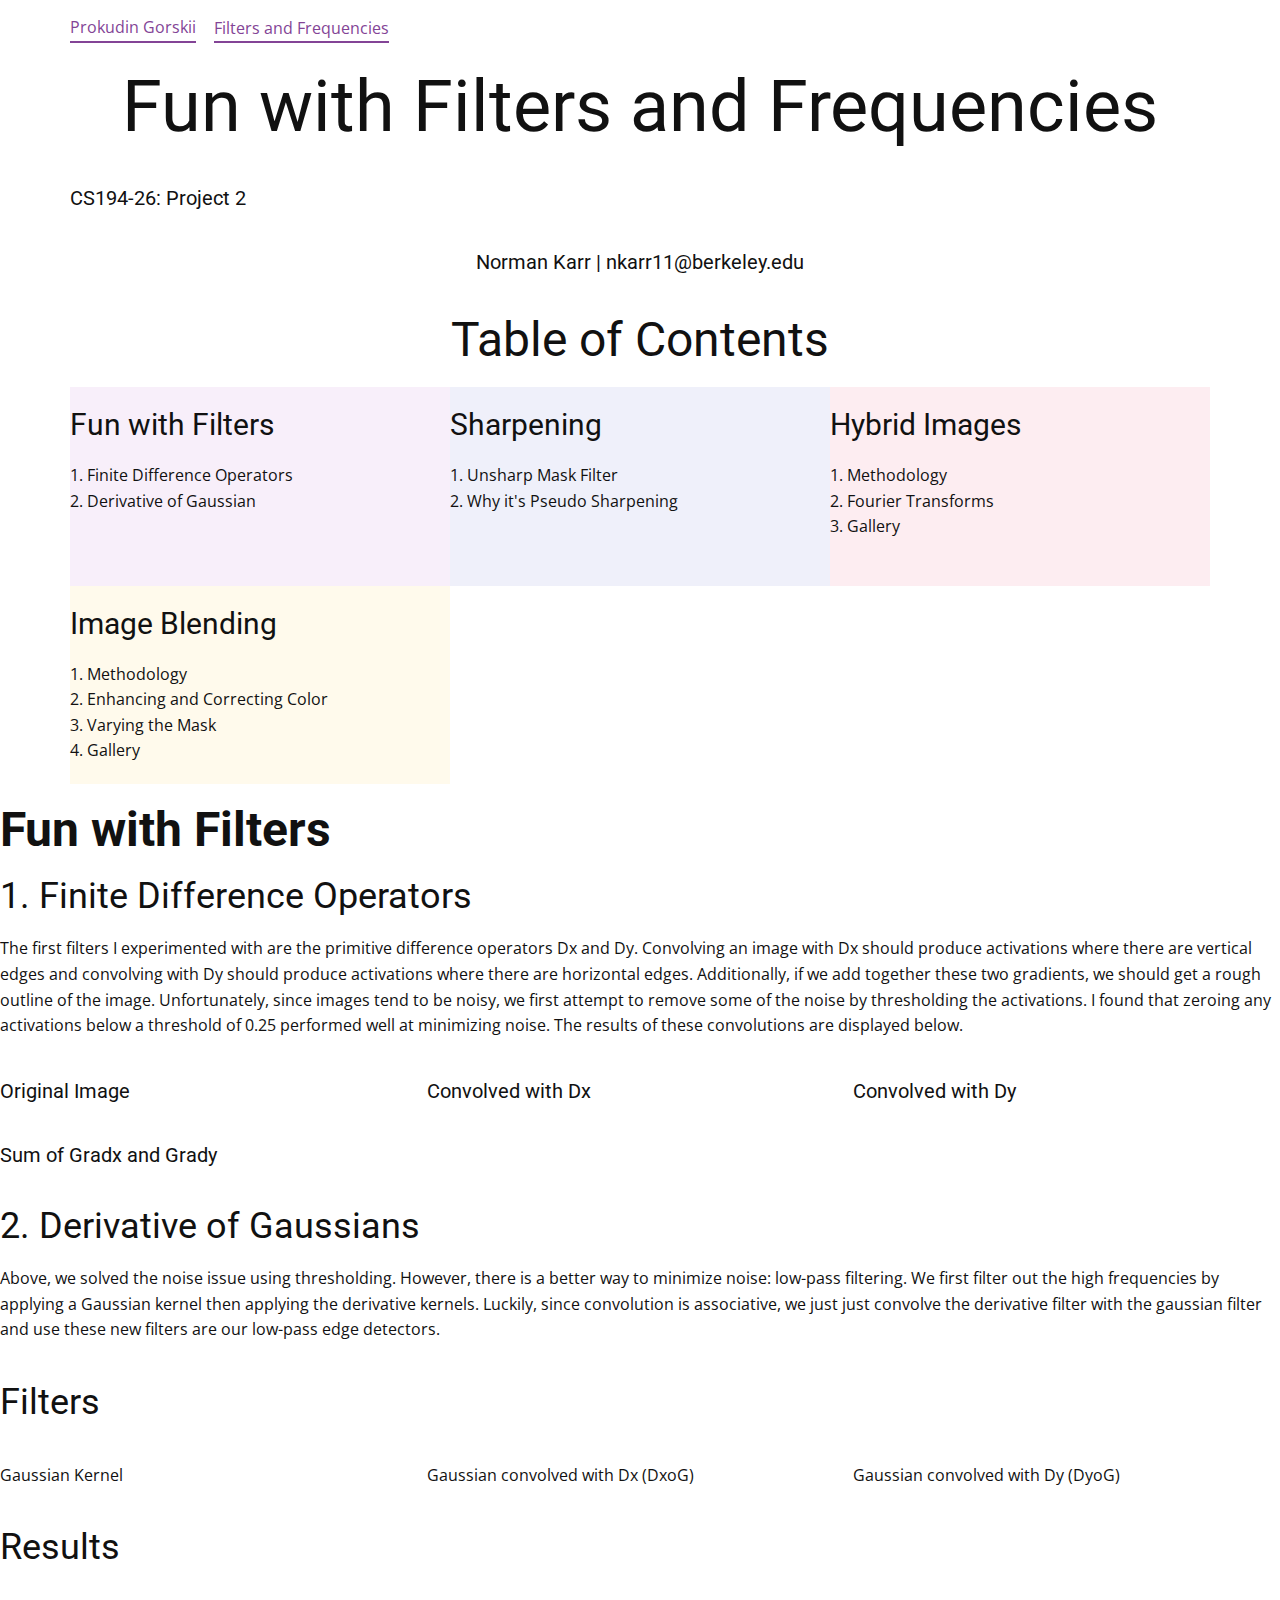
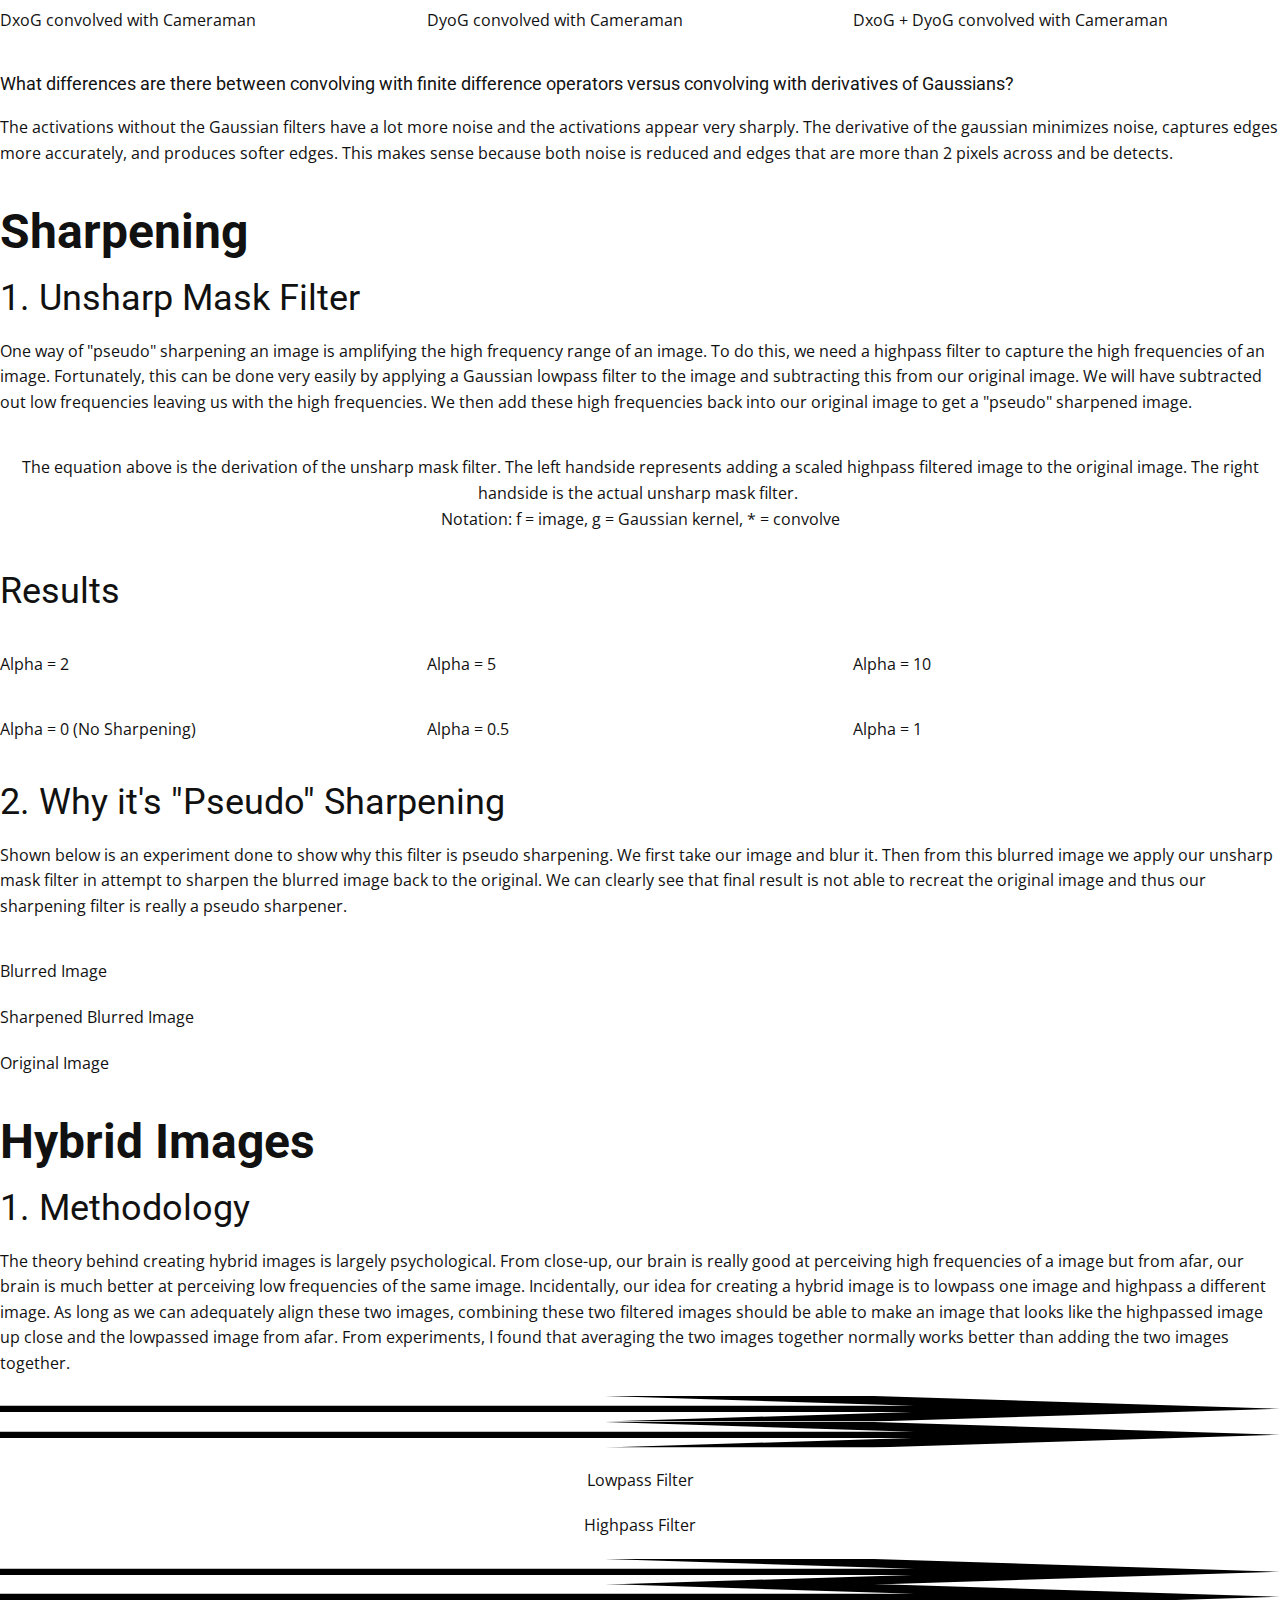
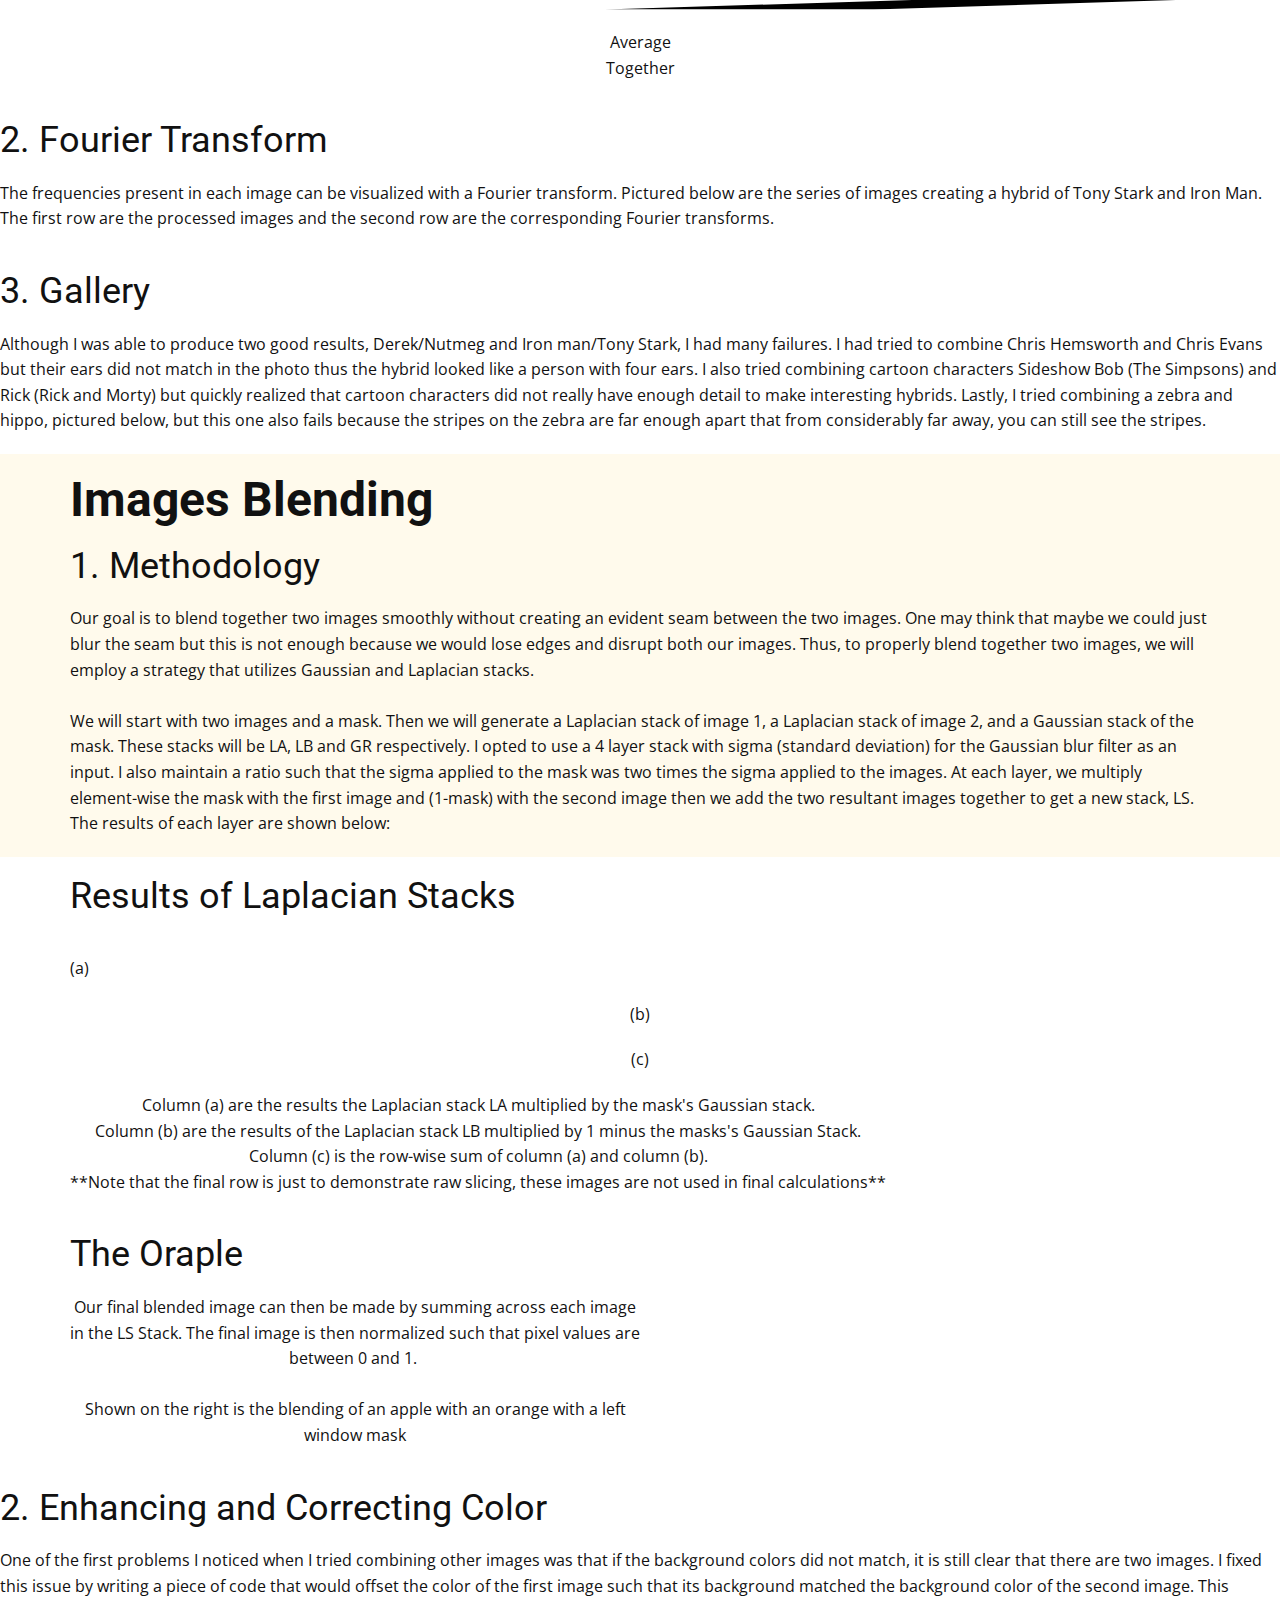
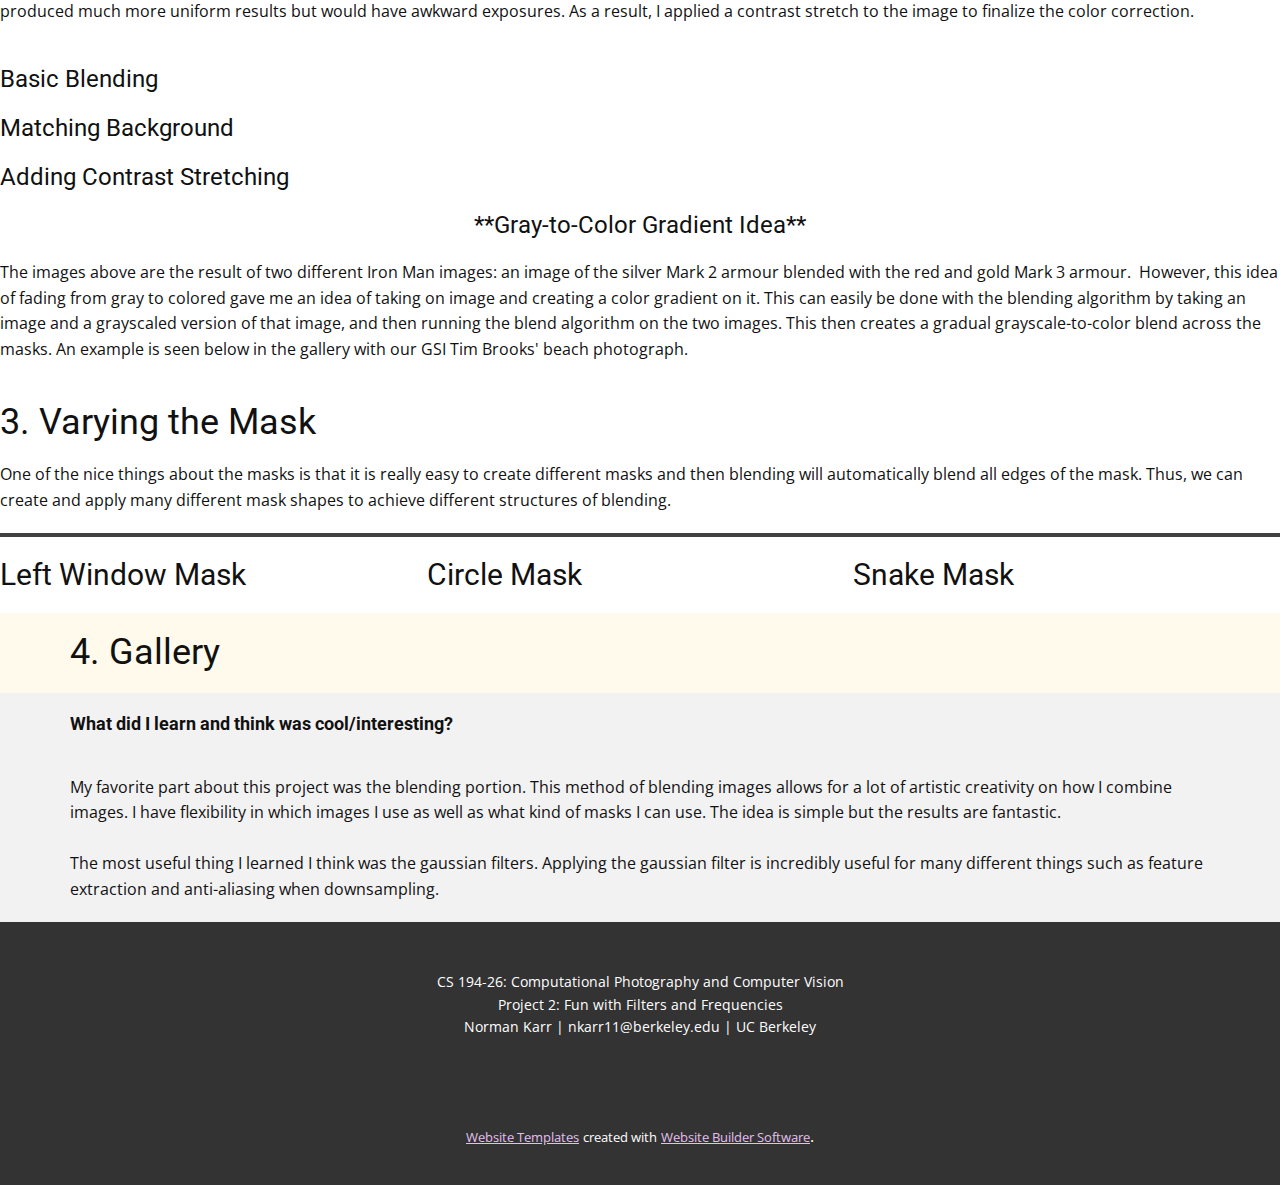
==== filters-and-frequencies/index.html @ 5459ee86 "updated links" ====
<!DOCTYPE html>
<html style="font-size: 16px;">
  <head>
    <meta name="viewport" content="width=device-width, initial-scale=1.0">
    <meta charset="utf-8">
    <meta name="keywords" content="Portfolio, About Us, ​Build Great Products, INTUITIVE">
    <meta name="description" content="">
    <meta name="page_type" content="np-template-header-footer-from-plugin">
    <title>Filters and Frequencies</title>
    <link rel="stylesheet" href="nicepage.css" media="screen">
<link rel="stylesheet" href="Filters-and-Frequencies.css" media="screen">
    <script class="u-script" type="text/javascript" src="jquery.js" defer=""></script>
    <script class="u-script" type="text/javascript" src="nicepage.js" defer=""></script>
    <meta name="generator" content="Nicepage 3.24.3, nicepage.com">
    <link id="u-theme-google-font" rel="stylesheet" href="https://fonts.googleapis.com/css?family=Roboto:100,100i,300,300i,400,400i,500,500i,700,700i,900,900i|Open+Sans:300,300i,400,400i,600,600i,700,700i,800,800i">
    
    
    
    
    
    
    
    
    
    
    
    
    
    
    
    
    
    <script type="application/ld+json">{
		"@context": "http://schema.org",
		"@type": "Organization",
		"name": ""
}</script>
    <meta name="theme-color" content="#834496">
    <meta property="og:title" content="Filters and Frequencies">
    <meta property="og:type" content="website">
  </head>
  <body data-home-page="Filters-and-Frequencies.html" data-home-page-title="Filters and Frequencies" class="u-body"><header class="u-clearfix u-header u-header" id="sec-87a3"><div class="u-clearfix u-sheet u-valign-middle u-sheet-1">
        <nav class="u-menu u-menu-dropdown u-offcanvas u-menu-1" data-responsive-from="XL">
          <div class="menu-collapse" style="font-size: 1rem; letter-spacing: 0px; font-weight: 700; text-transform: uppercase;">
            <a class="u-button-style u-custom-active-border-color u-custom-border u-custom-border-color u-custom-borders u-custom-hover-border-color u-custom-left-right-menu-spacing u-custom-padding-bottom u-custom-text-color u-custom-text-hover-color u-custom-top-bottom-menu-spacing u-nav-link u-text-active-palette-1-base u-text-hover-palette-2-base" href="#">
              <svg><use xmlns:xlink="http://www.w3.org/1999/xlink" xlink:href="#menu-hamburger"></use></svg>
              <svg version="1.1" xmlns="http://www.w3.org/2000/svg" xmlns:xlink="http://www.w3.org/1999/xlink"><defs><symbol id="menu-hamburger" viewBox="0 0 16 16" style="width: 16px; height: 16px;"><rect y="1" width="16" height="2"></rect><rect y="7" width="16" height="2"></rect><rect y="13" width="16" height="2"></rect>
</symbol>
</defs></svg>
            </a>
          </div>
          <div class="u-custom-menu u-nav-container" wfd-invisible="true">
            <ul class="u-nav u-spacing-30 u-unstyled u-nav-1"><li class="u-nav-item"><a class="u-border-2 u-border-active-palette-1-base u-border-hover-palette-1-base u-border-no-left u-border-no-right u-border-no-top u-button-style u-nav-link u-text-active-palette-1-base u-text-grey-90 u-text-hover-grey-90" href="Prokudin-Gorskii.html" style="padding: 10px 0px;">Prokudin-Gorskii</a>
</li><li class="u-nav-item"><a class="u-border-2 u-border-active-palette-1-base u-border-hover-palette-1-base u-border-no-left u-border-no-right u-border-no-top u-button-style u-nav-link u-text-active-palette-1-base u-text-grey-90 u-text-hover-grey-90" href="https://normankarr.com/computational-photography/filters-and-frequencies/" style="padding: 10px 0px;">Filters and Frequencies</a>
</li></ul>
          </div>
          <div class="u-custom-menu u-nav-container-collapse">
            <div class="u-black u-container-style u-inner-container-layout u-opacity u-opacity-95 u-sidenav">
              <div class="u-sidenav-overflow">
                <div class="u-menu-close"></div>
                <ul class="u-align-center u-nav u-popupmenu-items u-unstyled u-nav-2"><li class="u-nav-item"><a class="u-button-style u-nav-link" href="Prokudin-Gorskii.html" style="padding: 10px 0px;">Prokudin-Gorskii</a>
</li><li class="u-nav-item"><a class="u-button-style u-nav-link" href="https://normankarr.com/computational-photography/filters-and-frequencies/" style="padding: 10px 0px;">Filters and Frequencies</a>
</li></ul>
              </div>
            </div>
            <div class="u-black u-menu-overlay u-opacity u-opacity-70" wfd-invisible="true"></div>
          </div>
        </nav>
        <a href="https://normankarr.com/computational-photography/prokudin-gorskii/" class="u-active-none u-border-2 u-border-palette-1-base u-btn u-btn-rectangle u-button-style u-hover-none u-none u-radius-0 u-btn-1">Prokudin Gorskii</a>
        <a href="https://normankarr.com/computational-photography/filters-and-frequencies/" class="u-active-none u-border-2 u-border-palette-1-base u-btn u-btn-rectangle u-button-style u-hover-none u-none u-radius-0 u-btn-2">Filters and Frequencies</a>
      </div></header>
    <section class="u-align-center u-clearfix u-image u-section-1" id="carousel_dc4d" data-image-width="1036" data-image-height="598">
      <div class="u-clearfix u-sheet u-valign-middle u-sheet-1">
        <div class="u-opacity u-opacity-80 u-shape u-shape-rectangle u-white u-shape-1"></div>
        <h1 class="u-text u-title u-text-1">Fun with Filters and Frequencies</h1>
        <h5 class="u-text u-text-default u-text-2">CS194-26: Project 2</h5>
        <h5 class="u-text u-text-3">Norman Karr | nkarr11@berkeley.edu</h5>
      </div>
    </section>
    <section class="u-clearfix u-white u-section-2" id="sec-5e29">
      <div class="u-clearfix u-sheet u-valign-middle u-sheet-1">
        <h1 class="u-align-center u-text u-text-1">Table of Contents</h1>
        <div class="u-expanded-width u-list u-list-1">
          <div class="u-repeater u-repeater-1">
            <div class="u-container-style u-custom-item u-list-item u-palette-1-light-3 u-repeater-item u-list-item-1">
              <div class="u-container-layout u-similar-container u-container-layout-1">
                <img alt="" class="u-expanded-width u-image u-image-default u-image-1" data-image-width="360" data-image-height="357" src="images/gaussian_kernel.png">
                <h3 class="u-text u-text-default u-text-2">Fun with Filters</h3>
                <p class="u-text u-text-3">1. Finite Difference Operators<br>2. Derivative of Gaussian<br>
                  <br>
                  <br>
                </p>
              </div>
            </div>
            <div class="u-container-style u-custom-item u-list-item u-palette-2-light-3 u-repeater-item u-list-item-2">
              <div class="u-container-layout u-similar-container u-container-layout-2">
                <img alt="" class="u-expanded-width u-image u-image-default u-image-2" data-image-width="300" data-image-height="300" src="images/clip_alpha2.jpeg">
                <h3 class="u-text u-text-default u-text-4">Sharpening</h3>
                <p class="u-text u-text-5">1. Unsharp Mask Filter<br>2. Why it's Pseudo Sharpening<br>
                  <br>
                  <br>
                </p>
              </div>
            </div>
            <div class="u-container-style u-custom-item u-list-item u-palette-3-light-3 u-repeater-item u-list-item-3">
              <div class="u-container-layout u-similar-container u-container-layout-3">
                <img alt="" class="u-expanded-width u-image u-image-default u-image-3" data-image-width="491" data-image-height="484" src="images/mine41.png">
                <h3 class="u-text u-text-default u-text-6">Hybrid Images</h3>
                <p class="u-text u-text-7">1. Methodology<br>2. Fourier Transforms<br>3. Gallery<br>
                  <br>
                </p>
              </div>
            </div>
            <div class="u-container-style u-custom-item u-list-item u-palette-4-light-3 u-repeater-item u-list-item-4">
              <div class="u-container-layout u-similar-container u-container-layout-4">
                <img alt="" class="u-expanded-width u-image u-image-default u-image-4" data-image-width="300" data-image-height="300" src="images/oraple_blended.png">
                <h3 class="u-text u-text-default u-text-8">Image Blending</h3>
                <p class="u-text u-text-9">1. Methodology<br>2. Enhancing and Correcting Color<br>3. Varying the Mask<br>4. Gallery
                </p>
              </div>
            </div>
          </div>
        </div>
      </div>
    </section>
    <section class="u-clearfix u-white u-section-3" id="sec-fc50">
      <div class="u-expanded-width u-palette-1-light-3 u-shape u-shape-rectangle u-shape-1"></div>
      <div class="u-container-style u-group u-group-1">
        <div class="u-container-layout">
          <h1 class="u-text u-text-default u-text-1">
            <span style="font-weight: 700;">Fun with Filters</span>
            <br>
          </h1>
          <h2 class="u-text u-text-default u-text-2">1. Finite Difference Operators</h2>
          <p class="u-text u-text-3">The first filters I experimented with are the primitive difference operators Dx and Dy. Convolving an image with Dx should produce activations where there are vertical edges and convolving with Dy should produce activations where there are horizontal edges. Additionally, if we add together these two gradients, we should get a rough outline of the image. Unfortunately, since images tend to be noisy, we first attempt to remove some of the noise by thresholding the activations. I found that zeroing any activations below a threshold of 0.25 performed well at minimizing noise. The results of these convolutions are displayed below.</p>
        </div>
      </div>
      <div class="u-container-style u-group u-group-2">
        <div class="u-container-layout">
          <img class="u-image u-image-default u-image-1" src="images/ScreenShot2021-09-20at9.04.27PM.png" alt="" data-image-width="318" data-image-height="188">
          <img class="u-image u-image-default u-image-2" src="images/ScreenShot2021-09-20at9.04.34PM.png" alt="" data-image-width="404" data-image-height="124">
        </div>
      </div>
      <div class="u-list u-list-1">
        <div class="u-repeater u-repeater-1">
          <div class="u-container-style u-list-item u-repeater-item">
            <div class="u-container-layout u-similar-container u-container-layout-3">
              <img alt="" class="u-expanded-width u-image u-image-default u-image-3" data-image-width="540" data-image-height="542" src="images/cameraman.png">
              <h5 class="u-text u-text-default u-text-4">Original Image</h5>
            </div>
          </div>
          <div class="u-container-style u-list-item u-repeater-item">
            <div class="u-container-layout u-similar-container u-container-layout-4">
              <img alt="" class="u-expanded-width u-image u-image-default u-image-4" data-image-width="540" data-image-height="542" src="images/cameramanx1.png">
              <h5 class="u-text u-text-default u-text-5">Convolved with Dx</h5>
            </div>
          </div>
          <div class="u-container-style u-list-item u-repeater-item">
            <div class="u-container-layout u-similar-container u-container-layout-5">
              <img alt="" class="u-expanded-width u-image u-image-default u-image-5" data-image-width="540" data-image-height="542" src="images/cameramany1.png">
              <h5 class="u-text u-text-default u-text-6">Convolved with Dy</h5>
            </div>
          </div>
          <div class="u-container-style u-list-item u-repeater-item">
            <div class="u-container-layout u-similar-container u-container-layout-6">
              <img alt="" class="u-expanded-width u-image u-image-default u-image-6" data-image-width="540" data-image-height="542" src="images/cameramantot1.png">
              <h5 class="u-text u-text-default u-text-7">Sum of Gradx and Grady</h5>
            </div>
          </div>
        </div>
      </div>
    </section>
    <section class="u-clearfix u-white u-section-4" id="sec-cf10">
      <div class="u-expanded-width u-palette-1-light-3 u-shape u-shape-rectangle u-shape-1"></div>
      <div class="u-container-style u-group u-group-1">
        <div class="u-container-layout">
          <h2 class="u-text u-text-default u-text-1">2. Derivative of Gaussians</h2>
          <p class="u-text u-text-2">Above, we solved the noise issue using thresholding. However, there is a better way to minimize noise: low-pass filtering. We first filter out the high frequencies by applying a Gaussian kernel then applying the derivative kernels. Luckily, since convolution is associative, we just just convolve the derivative filter with the gaussian filter and use these new filters are our low-pass edge detectors.</p>
        </div>
      </div>
      <h2 class="u-text u-text-default u-text-3">Filters</h2>
      <div class="u-list u-list-1">
        <div class="u-repeater u-repeater-1">
          <div class="u-container-style u-list-item u-repeater-item">
            <div class="u-container-layout u-similar-container u-container-layout-2">
              <img alt="" class="u-image u-image-default u-image-1" data-image-width="11" data-image-height="11" src="images/gaussian_kernel2.png">
              <p class="u-text u-text-default u-text-4">Gaussian Kernel</p>
            </div>
          </div>
          <div class="u-container-style u-list-item u-repeater-item">
            <div class="u-container-layout u-similar-container u-container-layout-3">
              <img alt="" class="u-image u-image-contain u-image-default u-image-2" data-image-width="12" data-image-height="11" src="images/bdx1.png">
              <p class="u-text u-text-default u-text-5">Gaussian convolved with Dx (DxoG)</p>
            </div>
          </div>
          <div class="u-container-style u-list-item u-repeater-item">
            <div class="u-container-layout u-similar-container u-container-layout-4">
              <img alt="" class="u-image u-image-contain u-image-default u-image-3" data-image-width="11" data-image-height="12" src="images/bdy1.png">
              <p class="u-text u-text-default u-text-6">Gaussian convolved with Dy (DyoG)</p>
            </div>
          </div>
        </div>
      </div>
      <h2 class="u-text u-text-default u-text-7">Results</h2>
      <div class="u-list u-list-2">
        <div class="u-repeater u-repeater-2">
          <div class="u-align-center u-container-style u-list-item u-repeater-item">
            <div class="u-container-layout u-similar-container u-container-layout-5">
              <img alt="" class="u-image u-image-default u-image-4" data-image-width="540" data-image-height="542" src="images/cameramanbdx.png">
              <p class="u-text u-text-default u-text-8">DxoG convolved with Cameraman</p>
            </div>
          </div>
          <div class="u-align-center u-container-style u-list-item u-repeater-item">
            <div class="u-container-layout u-similar-container u-container-layout-6">
              <img alt="" class="u-image u-image-contain u-image-default u-image-5" data-image-width="540" data-image-height="542" src="images/cameramanbdy.png">
              <p class="u-text u-text-default u-text-9"> DyoG convolved with Cameraman</p>
            </div>
          </div>
          <div class="u-align-center u-container-style u-list-item u-repeater-item">
            <div class="u-container-layout u-similar-container u-container-layout-7">
              <img alt="" class="u-image u-image-contain u-image-default u-image-6" data-image-width="540" data-image-height="542" src="images/cameramanbdtot.png">
              <p class="u-text u-text-default u-text-10">DxoG + DyoG convolved with Cameraman</p>
            </div>
          </div>
        </div>
      </div>
      <h6 class="u-text u-text-11">What differences are there between convolving with finite difference operators versus convolving with derivatives of Gaussians?&nbsp;</h6>
      <p class="u-text u-text-12">The activations without the Gaussian filters have a lot more noise and the activations appear very sharply. The derivative of the gaussian minimizes noise, captures edges more accurately, and produces softer edges. This makes sense because both noise is reduced and edges that are more than 2 pixels across and be detects.</p>
    </section>
    <section class="u-clearfix u-valign-middle u-white u-section-5" id="sec-29c1">
      <div class="u-expanded-width u-palette-2-light-3 u-shape u-shape-rectangle u-shape-1"></div>
      <div class="u-container-style u-group u-group-1">
        <div class="u-container-layout">
          <h1 class="u-text u-text-default u-text-1">
            <span style="font-weight: 700;">Sharpening</span>
            <br>
          </h1>
          <h2 class="u-text u-text-default u-text-2">1. Unsharp Mask Filter</h2>
          <p class="u-text u-text-3">One way of "pseudo" sharpening an image is amplifying the high frequency range of an image. To do this, we need a highpass filter to capture the high frequencies of an image. Fortunately, this can be done very easily by applying a Gaussian lowpass filter to the image and subtracting this from our original image. We will have subtracted out low frequencies leaving us with the high frequencies. We then add these high frequencies back into our original image to get a "pseudo" sharpened image.</p>
        </div>
      </div>
      <img class="u-image u-image-default u-image-1" src="images/ScreenShot2021-09-20at9.59.55PM.png" alt="" data-image-width="1362" data-image-height="324">
      <p class="u-align-center u-text u-text-4">The equation above is the derivation of the unsharp mask filter. The left handside represents adding a scaled highpass filtered image to the original image. The right handside is the actual unsharp mask filter.&nbsp;<br>Notation: f = image, g = Gaussian kernel, * = convolve
      </p>
      <h2 class="u-text u-text-default u-text-5">Results</h2>
      <div class="u-list u-list-1">
        <div class="u-repeater u-repeater-1">
          <div class="u-container-style u-list-item u-repeater-item">
            <div class="u-container-layout u-similar-container u-container-layout-2">
              <img alt="" class="u-expanded-width u-image u-image-default u-image-2" data-image-width="300" data-image-height="300" src="images/clip_alpha2.jpeg">
              <p class="u-text u-text-default u-text-6">Alpha = 2</p>
            </div>
          </div>
          <div class="u-container-style u-list-item u-repeater-item">
            <div class="u-container-layout u-similar-container u-container-layout-3">
              <img alt="" class="u-expanded-width u-image u-image-default u-image-3" data-image-width="300" data-image-height="300" src="images/clip_alpha5.jpeg">
              <p class="u-text u-text-default u-text-7">Alpha = 5</p>
            </div>
          </div>
          <div class="u-container-style u-list-item u-repeater-item">
            <div class="u-container-layout u-similar-container u-container-layout-4">
              <img alt="" class="u-expanded-width u-image u-image-default u-image-4" data-image-width="300" data-image-height="300" src="images/clip_alpha10.jpeg">
              <p class="u-text u-text-default u-text-8">Alpha = 10</p>
            </div>
          </div>
        </div>
      </div>
      <div class="u-list u-list-2">
        <div class="u-repeater u-repeater-2">
          <div class="u-container-style u-list-item u-repeater-item">
            <div class="u-container-layout u-similar-container u-container-layout-5">
              <p class="u-text u-text-default u-text-9">Alpha = 0 (No Sharpening)</p>
              <img alt="" class="u-expanded-width u-image u-image-default u-image-5" data-image-width="300" data-image-height="300" src="images/taj.jpeg">
            </div>
          </div>
          <div class="u-container-style u-list-item u-repeater-item">
            <div class="u-container-layout u-similar-container u-container-layout-6">
              <p class="u-text u-text-default u-text-10">Alpha = 0.5</p>
              <img alt="" class="u-expanded-width u-image u-image-default u-image-6" data-image-width="300" data-image-height="300" src="images/clip_alpha0.5.jpeg">
            </div>
          </div>
          <div class="u-container-style u-list-item u-repeater-item">
            <div class="u-container-layout u-similar-container u-container-layout-7">
              <p class="u-text u-text-default u-text-11">Alpha = 1</p>
              <img alt="" class="u-expanded-width u-image u-image-default u-image-7" data-image-width="300" data-image-height="300" src="images/clip_alpha1.jpeg">
            </div>
          </div>
        </div>
      </div>
    </section>
    <section class="u-clearfix u-white u-section-6" id="sec-b94c">
      <div class="u-expanded-width u-palette-2-light-3 u-shape u-shape-rectangle u-shape-1"></div>
      <div class="u-container-style u-group u-group-1">
        <div class="u-container-layout">
          <h2 class="u-text u-text-default u-text-1">2. Why it's "Pseudo" Sharpening</h2>
          <p class="u-text u-text-2">Shown below is an experiment done to show why this filter is pseudo sharpening. We first take our image and blur it. Then from this blurred image we apply our unsharp mask filter in attempt to sharpen the blurred image back to the original. We can clearly see that final result is not able to recreat the original image and thus our sharpening filter is really a pseudo sharpener.</p>
        </div>
      </div>
      <div class="u-expanded-width u-gallery u-layout-grid u-lightbox u-show-text-on-hover u-gallery-1">
        <div class="u-gallery-inner u-gallery-inner-1">
          <div class="u-effect-fade u-gallery-item">
            <div class="u-back-slide" data-image-width="1280" data-image-height="640">
              <img class="u-back-image u-expanded u-back-image-1" src="images/berkeley.jpeg">
            </div>
            <div class="u-over-slide u-shading u-over-slide-1">
              <h3 class="u-gallery-heading"></h3>
              <p class="u-gallery-text"></p>
            </div>
          </div>
          <div class="u-effect-fade u-gallery-item">
            <div class="u-back-slide" data-image-width="1280" data-image-height="640">
              <img class="u-back-image u-expanded u-back-image-2" src="images/berk_blur.png">
            </div>
            <div class="u-over-slide u-shading u-over-slide-2">
              <h3 class="u-gallery-heading"></h3>
              <p class="u-gallery-text"></p>
            </div>
          </div>
          <div class="u-effect-fade u-gallery-item">
            <div class="u-back-slide" data-image-width="1280" data-image-height="640">
              <img class="u-back-image u-expanded u-back-image-3" src="images/berk_sharp_blur.png">
            </div>
            <div class="u-over-slide u-shading u-over-slide-3">
              <h3 class="u-gallery-heading"></h3>
              <p class="u-gallery-text"></p>
            </div>
          </div>
        </div>
      </div>
      <p class="u-text u-text-3">Blurred Image<br>
      </p>
      <p class="u-text u-text-4">Sharpened Blurred Image<br>
      </p>
      <p class="u-text u-text-5">Original Image<br>
      </p>
    </section>
    <section class="u-clearfix u-white u-section-7" id="sec-e59b">
      <div class="u-expanded-width u-palette-3-light-3 u-shape u-shape-rectangle u-shape-1"></div>
      <div class="u-container-style u-group u-group-1">
        <div class="u-container-layout">
          <h1 class="u-text u-text-default u-text-1">
            <span style="font-weight: 700;">Hybrid Images</span>
            <br>
          </h1>
          <h2 class="u-text u-text-default u-text-2">1. Methodology</h2>
          <p class="u-text u-text-3">The theory behind creating hybrid images is largely psychological. From close-up, our brain is really good at perceiving high frequencies of a image but from afar, our brain is much better at perceiving low frequencies of the same image. Incidentally, our idea for creating a hybrid image is to lowpass one image and highpass a different image. As long as we can adequately align these two images, combining these two filtered images should be able to make an image that looks like the highpassed image up close and the lowpassed image from afar. From experiments, I found that averaging the two images together normally works better than adding the two images together.</p>
        </div>
      </div>
      <img class="u-image u-image-default u-image-1" src="images/derek_cat.png" alt="" data-image-width="550" data-image-height="720">
      <img class="u-image u-image-default u-image-2" src="images/gray_cat.png" alt="" data-image-width="550" data-image-height="720">
      <img class="u-image u-image-default u-image-3" src="images/highpass_cat.png" alt="" data-image-width="550" data-image-height="720">
      <img class="u-image u-image-default u-image-4" src="images/lowpass_derek.png" alt="" data-image-width="550" data-image-height="720">
      <img class="u-image u-image-default u-image-5" src="images/gray_derek.png" alt="" data-image-width="550" data-image-height="720">
      <div class="u-shape u-shape-svg u-text-black u-shape-2">
        <svg class="u-svg-link" preserveAspectRatio="none" viewBox="0 0 160 100" style=""><use xmlns:xlink="http://www.w3.org/1999/xlink" xlink:href="#svg-ce04"></use></svg>
        <svg class="u-svg-content" viewBox="0 0 160 100" x="0px" y="0px" id="svg-ce04" style="enable-background:new 0 0 160 100;"><g><path d="M109.2,99.9L160,50L109.2,0H75.6l38.7,38H0v24.2h114L75.6,100L109.2,99.9z"></path>
</g></svg>
      </div>
      <div class="u-shape u-shape-svg u-text-black u-shape-3">
        <svg class="u-svg-link" preserveAspectRatio="none" viewBox="0 0 160 100" style=""><use xmlns:xlink="http://www.w3.org/1999/xlink" xlink:href="#svg-a4fc"></use></svg>
        <svg class="u-svg-content" viewBox="0 0 160 100" x="0px" y="0px" id="svg-a4fc" style="enable-background:new 0 0 160 100;"><g><path d="M109.2,99.9L160,50L109.2,0H75.6l38.7,38H0v24.2h114L75.6,100L109.2,99.9z"></path>
</g></svg>
      </div>
      <p class="u-align-center u-text u-text-4">Lowpass Filter</p>
      <p class="u-align-center u-text u-text-5">Highpass Filter</p>
      <div class="u-shape u-shape-svg u-text-black u-shape-4">
        <svg class="u-svg-link" preserveAspectRatio="none" viewBox="0 0 160 100" style=""><use xmlns:xlink="http://www.w3.org/1999/xlink" xlink:href="#svg-df11"></use></svg>
        <svg class="u-svg-content" viewBox="0 0 160 100" x="0px" y="0px" id="svg-df11" style="enable-background:new 0 0 160 100;"><g><path d="M109.2,99.9L160,50L109.2,0H75.6l38.7,38H0v24.2h114L75.6,100L109.2,99.9z"></path>
</g></svg>
      </div>
      <div class="u-shape u-shape-svg u-text-black u-shape-5">
        <svg class="u-svg-link" preserveAspectRatio="none" viewBox="0 0 160 100" style=""><use xmlns:xlink="http://www.w3.org/1999/xlink" xlink:href="#svg-4c29"></use></svg>
        <svg class="u-svg-content" viewBox="0 0 160 100" x="0px" y="0px" id="svg-4c29" style="enable-background:new 0 0 160 100;"><g><path d="M109.2,99.9L160,50L109.2,0H75.6l38.7,38H0v24.2h114L75.6,100L109.2,99.9z"></path>
</g></svg>
      </div>
      <p class="u-align-center u-text u-text-6">Average<br>Together
      </p>
    </section>
    <section class="u-clearfix u-white u-section-8" id="sec-c238">
      <div class="u-expanded-width u-palette-3-light-3 u-shape u-shape-rectangle u-shape-1"></div>
      <div class="u-container-style u-group u-group-1">
        <div class="u-container-layout">
          <h2 class="u-text u-text-default u-text-1">2. Fourier Transform</h2>
          <p class="u-text u-text-2">The frequencies present in each image can be visualized with a Fourier transform. Pictured below are the series of images creating a hybrid of Tony Stark and Iron Man. The first row are the processed images and the second row are the corresponding Fourier transforms.</p>
        </div>
      </div>
      <div class="u-gallery u-layout-grid u-lightbox u-show-text-on-hover u-gallery-1">
        <div class="u-gallery-inner u-gallery-inner-1">
          <div class="u-effect-fade u-gallery-item">
            <div class="u-back-slide" data-image-width="491" data-image-height="484">
              <img class="u-back-image u-expanded" src="images/mine01.png">
            </div>
            <div class="u-over-slide u-shading u-over-slide-1">
              <h3 class="u-gallery-heading"></h3>
              <p class="u-gallery-text"></p>
            </div>
          </div>
          <div class="u-effect-fade u-gallery-item">
            <div class="u-back-slide" data-image-width="491" data-image-height="484">
              <img class="u-back-image u-expanded" src="images/mine11.png">
            </div>
            <div class="u-over-slide u-shading u-over-slide-2">
              <h3 class="u-gallery-heading"></h3>
              <p class="u-gallery-text"></p>
            </div>
          </div>
          <div class="u-effect-fade u-gallery-item">
            <div class="u-back-slide" data-image-width="491" data-image-height="484">
              <img class="u-back-image u-expanded" src="images/mine31.png">
            </div>
            <div class="u-over-slide u-shading u-over-slide-3">
              <h3 class="u-gallery-heading"></h3>
              <p class="u-gallery-text"></p>
            </div>
          </div>
          <div class="u-effect-fade u-gallery-item">
            <div class="u-back-slide" data-image-width="491" data-image-height="484">
              <img class="u-back-image u-expanded" src="images/mine21.png">
            </div>
            <div class="u-over-slide u-shading u-over-slide-4">
              <h3 class="u-gallery-heading"></h3>
              <p class="u-gallery-text"></p>
            </div>
          </div>
          <div class="u-effect-fade u-gallery-item">
            <div class="u-back-slide" data-image-width="491" data-image-height="484">
              <img class="u-back-image u-expanded" src="images/mine41.png">
            </div>
            <div class="u-over-slide u-shading u-over-slide-5">
              <h3 class="u-gallery-heading"></h3>
              <p class="u-gallery-text"></p>
            </div>
          </div>
          <div class="u-effect-fade u-gallery-item">
            <div class="u-back-slide" data-image-width="491" data-image-height="484">
              <img class="u-back-image u-expanded" src="images/mine0.png">
            </div>
            <div class="u-over-slide u-shading u-over-slide-6">
              <h3 class="u-gallery-heading"></h3>
              <p class="u-gallery-text"></p>
            </div>
          </div>
          <div class="u-effect-fade u-gallery-item">
            <div class="u-back-slide" data-image-width="491" data-image-height="484">
              <img class="u-back-image u-expanded" src="images/mine1.png">
            </div>
            <div class="u-over-slide u-shading u-over-slide-7">
              <h3 class="u-gallery-heading"></h3>
              <p class="u-gallery-text"></p>
            </div>
          </div>
          <div class="u-effect-fade u-gallery-item">
            <div class="u-back-slide" data-image-width="491" data-image-height="484">
              <img class="u-back-image u-expanded" src="images/mine3.png">
            </div>
            <div class="u-over-slide u-shading u-over-slide-8">
              <h3 class="u-gallery-heading"></h3>
              <p class="u-gallery-text"></p>
            </div>
          </div>
          <div class="u-effect-fade u-gallery-item">
            <div class="u-back-slide" data-image-width="491" data-image-height="484">
              <img class="u-back-image u-expanded" src="images/mine2.png">
            </div>
            <div class="u-over-slide u-shading u-over-slide-9">
              <h3 class="u-gallery-heading"></h3>
              <p class="u-gallery-text"></p>
            </div>
          </div>
          <div class="u-effect-fade u-gallery-item">
            <div class="u-back-slide" data-image-width="491" data-image-height="484">
              <img class="u-back-image u-expanded" src="images/mine4.png">
            </div>
            <div class="u-over-slide u-shading u-over-slide-10">
              <h3 class="u-gallery-heading"></h3>
              <p class="u-gallery-text"></p>
            </div>
          </div>
        </div>
      </div>
    </section>
    <section class="u-clearfix u-white u-section-9" id="sec-1396">
      <div class="u-expanded-width u-palette-3-light-3 u-shape u-shape-rectangle u-shape-1"></div>
      <h2 class="u-text u-text-default u-text-1">3. Gallery</h2>
      <p class="u-text u-text-2">Although I was able to produce two good results, Derek/Nutmeg and Iron man/Tony Stark, I had many failures. I had tried to combine Chris Hemsworth and Chris Evans but their ears did not match in the photo thus the hybrid looked like a person with four ears. I also tried combining cartoon characters Sideshow Bob (The Simpsons) and Rick (Rick and Morty) but quickly realized that cartoon characters did not really have enough detail to make interesting hybrids. Lastly, I tried combining a zebra and hippo, pictured below, but this one also fails because the stripes on the zebra are far enough apart that from considerably far away, you can still see the stripes.</p>
      <div class="u-gallery u-layout-grid u-lightbox u-show-text-on-hover u-gallery-1">
        <div class="u-gallery-inner u-gallery-inner-1">
          <div class="u-effect-fade u-gallery-item">
            <div class="u-back-slide" data-image-width="550" data-image-height="720">
              <img class="u-back-image u-expanded" src="images/derek_cat.png">
            </div>
            <div class="u-over-slide u-shading u-over-slide-1">
              <h3 class="u-gallery-heading"></h3>
              <p class="u-gallery-text"></p>
            </div>
          </div>
          <div class="u-effect-fade u-gallery-item">
            <div class="u-back-slide" data-image-width="491" data-image-height="484">
              <img class="u-back-image u-expanded" src="images/mine41.png">
            </div>
            <div class="u-over-slide u-shading u-over-slide-2">
              <h3 class="u-gallery-heading"></h3>
              <p class="u-gallery-text"></p>
            </div>
          </div>
          <div class="u-effect-fade u-gallery-item">
            <div class="u-back-slide" data-image-width="323" data-image-height="189">
              <img class="u-back-image u-expanded" src="images/hibra.png">
            </div>
            <div class="u-over-slide u-shading u-over-slide-3">
              <h3 class="u-gallery-heading"></h3>
              <p class="u-gallery-text"></p>
            </div>
          </div>
        </div>
      </div>
    </section>
    <section class="u-clearfix u-palette-4-light-3 u-section-10" id="sec-324b">
      <div class="u-clearfix u-sheet u-sheet-1">
        <h1 class="u-text u-text-default u-text-1">
          <span style="font-weight: 700;">Images Blending</span>
          <br>
        </h1>
        <h2 class="u-text u-text-default u-text-2">1. Methodology<br>
        </h2>
        <p class="u-text u-text-3">Our goal is to blend together two images smoothly without creating an evident seam between the two images. One may think that maybe we could just blur the seam but this is not enough because we would lose edges and disrupt both our images. Thus, to properly blend together two images, we will employ a strategy that utilizes Gaussian and Laplacian stacks.&nbsp;<br>
          <br>We will start with two images and a mask. Then we will generate a Laplacian stack of image 1, a Laplacian stack of image 2, and a Gaussian stack of the mask. These stacks will be LA, LB and GR respectively. I opted to use a 4 layer stack with sigma (standard deviation) for the Gaussian blur filter as an input. I also maintain a ratio such that the sigma applied to the mask was two times the sigma applied to the images. At each layer, we multiply element-wise the mask with the first image and (1-mask) with the second image then we add the two resultant images together to get a new stack, LS. The results of each layer are shown below:<br>
        </p>
      </div>
    </section>
    <section class="u-align-center u-clearfix u-section-11" id="sec-eabc">
      <div class="u-clearfix u-sheet u-sheet-1">
        <h2 class="u-text u-text-default u-text-1">Results of Laplacian Stacks</h2>
        <div class="u-gallery u-layout-grid u-lightbox u-show-text-on-hover u-gallery-1">
          <div class="u-gallery-inner u-gallery-inner-1">
            <div class="u-effect-fade u-gallery-item">
              <div class="u-back-slide" data-image-width="300" data-image-height="300">
                <img class="u-back-image u-expanded" src="images/laplacian_apple0.png">
              </div>
              <div class="u-over-slide u-shading u-over-slide-1">
                <h3 class="u-gallery-heading"></h3>
                <p class="u-gallery-text"></p>
              </div>
            </div>
            <div class="u-effect-fade u-gallery-item">
              <div class="u-back-slide" data-image-width="300" data-image-height="300">
                <img class="u-back-image u-expanded" src="images/laplacian_orange0.png">
              </div>
              <div class="u-over-slide u-shading u-over-slide-2">
                <h3 class="u-gallery-heading"></h3>
                <p class="u-gallery-text"></p>
              </div>
            </div>
            <div class="u-effect-fade u-gallery-item">
              <div class="u-back-slide" data-image-width="300" data-image-height="300">
                <img class="u-back-image u-expanded" src="images/laplacian_combined0.png">
              </div>
              <div class="u-over-slide u-shading u-over-slide-3">
                <h3 class="u-gallery-heading"></h3>
                <p class="u-gallery-text"></p>
              </div>
            </div>
            <div class="u-effect-fade u-gallery-item">
              <div class="u-back-slide" data-image-width="300" data-image-height="300">
                <img class="u-back-image u-expanded" src="images/laplacian_apple1.png">
              </div>
              <div class="u-over-slide u-shading u-over-slide-4">
                <h3 class="u-gallery-heading"></h3>
                <p class="u-gallery-text"></p>
              </div>
            </div>
            <div class="u-effect-fade u-gallery-item">
              <div class="u-back-slide" data-image-width="300" data-image-height="300">
                <img class="u-back-image u-expanded" src="images/laplacian_orange1.png">
              </div>
              <div class="u-over-slide u-shading u-over-slide-5">
                <h3 class="u-gallery-heading"></h3>
                <p class="u-gallery-text"></p>
              </div>
            </div>
            <div class="u-effect-fade u-gallery-item">
              <div class="u-back-slide" data-image-width="300" data-image-height="300">
                <img class="u-back-image u-expanded" src="images/laplacian_combined1.png">
              </div>
              <div class="u-over-slide u-shading u-over-slide-6">
                <h3 class="u-gallery-heading"></h3>
                <p class="u-gallery-text"></p>
              </div>
            </div>
            <div class="u-effect-fade u-gallery-item">
              <div class="u-back-slide" data-image-width="300" data-image-height="300">
                <img class="u-back-image u-expanded" src="images/laplacian_apple2.png">
              </div>
              <div class="u-over-slide u-shading u-over-slide-7">
                <h3 class="u-gallery-heading"></h3>
                <p class="u-gallery-text"></p>
              </div>
            </div>
            <div class="u-effect-fade u-gallery-item">
              <div class="u-back-slide" data-image-width="300" data-image-height="300">
                <img class="u-back-image u-expanded" src="images/laplacian_orange2.png">
              </div>
              <div class="u-over-slide u-shading u-over-slide-8">
                <h3 class="u-gallery-heading"></h3>
                <p class="u-gallery-text"></p>
              </div>
            </div>
            <div class="u-effect-fade u-gallery-item">
              <div class="u-back-slide" data-image-width="300" data-image-height="300">
                <img class="u-back-image u-expanded" src="images/laplacian_combined2.png">
              </div>
              <div class="u-over-slide u-shading u-over-slide-9">
                <h3 class="u-gallery-heading"></h3>
                <p class="u-gallery-text"></p>
              </div>
            </div>
            <div class="u-effect-fade u-gallery-item">
              <div class="u-back-slide" data-image-width="300" data-image-height="300">
                <img class="u-back-image u-expanded" src="images/laplacian_apple3.png">
              </div>
              <div class="u-over-slide u-shading u-over-slide-10">
                <h3 class="u-gallery-heading"></h3>
                <p class="u-gallery-text"></p>
              </div>
            </div>
            <div class="u-effect-fade u-gallery-item">
              <div class="u-back-slide" data-image-width="300" data-image-height="300">
                <img class="u-back-image u-expanded" src="images/laplacian_orange3.png">
              </div>
              <div class="u-over-slide u-shading u-over-slide-11">
                <h3 class="u-gallery-heading"></h3>
                <p class="u-gallery-text"></p>
              </div>
            </div>
            <div class="u-effect-fade u-gallery-item">
              <div class="u-back-slide" data-image-width="300" data-image-height="300">
                <img class="u-back-image u-expanded" src="images/laplacian_combined3.png">
              </div>
              <div class="u-over-slide u-shading u-over-slide-12">
                <h3 class="u-gallery-heading"></h3>
                <p class="u-gallery-text"></p>
              </div>
            </div>
            <div class="u-effect-fade u-gallery-item">
              <div class="u-back-slide" data-image-width="300" data-image-height="300">
                <img class="u-back-image u-expanded" src="images/left_apple.png">
              </div>
              <div class="u-over-slide u-shading u-over-slide-13">
                <h3 class="u-gallery-heading"></h3>
                <p class="u-gallery-text"></p>
              </div>
            </div>
            <div class="u-effect-fade u-gallery-item">
              <div class="u-back-slide" data-image-width="300" data-image-height="300">
                <img class="u-back-image u-expanded" src="images/right_orange.png">
              </div>
              <div class="u-over-slide u-shading u-over-slide-14">
                <h3 class="u-gallery-heading"></h3>
                <p class="u-gallery-text"></p>
              </div>
            </div>
            <div class="u-effect-fade u-gallery-item">
              <div class="u-back-slide" data-image-width="300" data-image-height="300">
                <img class="u-back-image u-expanded" src="images/oraple.png">
              </div>
              <div class="u-over-slide u-shading u-over-slide-15">
                <h3 class="u-gallery-heading"></h3>
                <p class="u-gallery-text"></p>
              </div>
            </div>
          </div>
        </div>
        <p class="u-text u-text-default u-text-2">(a)</p>
        <p class="u-text u-text-3">(b)</p>
        <p class="u-text u-text-4">(c)</p>
        <p class="u-text u-text-default u-text-5">Column (a) are the results the Laplacian stack LA multiplied by the mask's Gaussian stack.<br>Column (b) are the results of the Laplacian stack LB multiplied by 1 minus the masks's Gaussian Stack.<br>Column (c) is the row-wise sum of column (a) and column (b).<br>**Note that the final row is just to demonstrate raw slicing, these images are not used in final calculations**
        </p>
      </div>
    </section>
    <section class="u-clearfix u-section-12" id="sec-ee8b">
      <div class="u-clearfix u-sheet u-valign-middle u-sheet-1">
        <div class="u-clearfix u-gutter-0 u-layout-wrap u-layout-wrap-1">
          <div class="u-layout" style="">
            <div class="u-layout-row" style="">
              <div class="u-align-center u-container-style u-layout-cell u-left-cell u-size-30 u-size-xs-60 u-white u-layout-cell-1" src="">
                <div class="u-container-layout u-container-layout-1">
                  <h2 class="u-text u-text-default u-text-1">The Oraple</h2>
                  <p class="u-text u-text-2">Our final blended image can then be made by summing across each image in the LS Stack. The final image is then normalized such that pixel values are between 0 and 1.&nbsp;<br>
                    <br>Shown on the right is the blending of an apple with an orange with a left window mask<br>
                  </p>
                </div>
              </div>
              <div class="u-align-center u-container-style u-image u-layout-cell u-right-cell u-size-30 u-size-xs-60 u-image-1" src="" data-image-width="300" data-image-height="300">
                <div class="u-container-layout u-valign-middle u-container-layout-2" src=""></div>
              </div>
            </div>
          </div>
        </div>
      </div>
    </section>
    <section class="u-clearfix u-white u-section-13" id="sec-5146">
      <div class="u-palette-4-light-3 u-shape u-shape-rectangle u-shape-1"></div>
      <h2 class="u-text u-text-default u-text-1">2. Enhancing and Correcting Color</h2>
      <p class="u-text u-text-2">One of the first problems I noticed when I tried combining other images was that if the background colors did not match, it is still clear that there are two images. I fixed this issue by writing a piece of code that would offset the color of the first image such that its background matched the background color of the second image. This produced much more uniform results but would have awkward exposures. As a result, I applied a contrast stretch to the image to finalize the color correction.</p>
      <div class="u-list u-list-1">
        <div class="u-repeater u-repeater-1">
          <div class="u-container-style u-image u-list-item u-repeater-item u-image-1" data-image-width="260" data-image-height="600">
            <div class="u-container-layout u-similar-container u-container-layout-1"></div>
          </div>
          <div class="u-container-style u-image u-list-item u-repeater-item u-image-2" data-image-width="260" data-image-height="600">
            <div class="u-container-layout u-similar-container u-container-layout-2"></div>
          </div>
          <div class="u-container-style u-image u-list-item u-repeater-item u-image-3" data-image-width="260" data-image-height="600">
            <div class="u-container-layout u-similar-container u-container-layout-3"></div>
          </div>
        </div>
      </div>
      <h4 class="u-text u-text-default u-text-3">Basic Blending</h4>
      <h4 class="u-text u-text-default u-text-4">Matching Background</h4>
      <h4 class="u-text u-text-5">Adding Contrast Stretching</h4>
      <h4 class="u-align-center u-text u-text-6">**Gray-to-Color Gradient Idea**</h4>
      <p class="u-text u-text-7">The images above are the result of two different Iron Man images: an image of the silver Mark 2 armour blended with the red and gold Mark 3 armour.&nbsp; However, this idea of fading from gray to colored gave me an idea of taking on image and creating a color gradient on it. This can easily be done with the blending algorithm by taking an image and a grayscaled version of that image, and then running the blend algorithm on the two images. This then creates a gradual grayscale-to-color blend across the masks. An example is seen below in the gallery with our GSI Tim Brooks' beach photograph.</p>
    </section>
    <section class="u-clearfix u-section-14" id="sec-aedc">
      <div class="u-palette-4-light-3 u-shape u-shape-rectangle u-shape-1"></div>
      <h2 class="u-text u-text-default u-text-1">3. Varying the Mask</h2>
      <p class="u-text u-text-2">One of the nice things about the masks is that it is really easy to create different masks and then blending will automatically blend all edges of the mask. Thus, we can create and apply many different mask shapes to achieve different structures of blending.</p>
      <div class="u-list u-list-1">
        <div class="u-repeater u-repeater-1">
          <div class="u-container-style u-list-item u-repeater-item">
            <div class="u-container-layout u-similar-container u-valign-top u-container-layout-1">
              <img alt="" class="u-border-2 u-border-grey-75 u-expanded-width u-image u-image-default u-image-1" data-image-width="300" data-image-height="300" src="images/left_mask.png">
              <h3 class="u-text u-text-default u-text-3">Left Window Mask</h3>
            </div>
          </div>
          <div class="u-container-style u-list-item u-repeater-item">
            <div class="u-container-layout u-similar-container u-valign-top u-container-layout-2">
              <img alt="" class="u-border-2 u-border-grey-75 u-expanded-width u-image u-image-default u-image-2" data-image-width="1140" data-image-height="1767" src="images/circle.png">
              <h3 class="u-text u-text-default u-text-4">Circle Mask</h3>
            </div>
          </div>
          <div class="u-container-style u-list-item u-repeater-item">
            <div class="u-container-layout u-similar-container u-valign-top u-container-layout-3">
              <img alt="" class="u-border-2 u-border-grey-75 u-expanded-width u-image u-image-default u-image-3" data-image-width="1036" data-image-height="598" src="images/snake_mask.png">
              <h3 class="u-text u-text-default u-text-5">Snake Mask</h3>
            </div>
          </div>
        </div>
      </div>
    </section>
    <section class="u-align-center u-clearfix u-palette-4-light-3 u-section-15" id="sec-5cab">
      <div class="u-clearfix u-sheet u-sheet-1">
        <h2 class="u-text u-text-default u-text-1">4. Gallery</h2>
        <div class="u-expanded-width u-gallery u-layout-grid u-lightbox u-show-text-on-hover u-gallery-1">
          <div class="u-gallery-inner u-gallery-inner-1">
            <div class="u-effect-fade u-gallery-item">
              <div class="u-back-slide" data-image-width="300" data-image-height="300">
                <img class="u-back-image u-expanded" src="images/oraple_blended.png">
              </div>
              <div class="u-over-slide u-shading u-over-slide-1">
                <h3 class="u-gallery-heading"></h3>
                <p class="u-gallery-text"></p>
              </div>
            </div>
            <div class="u-effect-fade u-gallery-item">
              <div class="u-back-slide" data-image-width="1050" data-image-height="1390">
                <img class="u-back-image u-expanded u-back-image-2" src="images/iron_norman.png">
              </div>
              <div class="u-over-slide u-shading u-over-slide-2">
                <h3 class="u-gallery-heading"></h3>
                <p class="u-gallery-text"></p>
              </div>
            </div>
            <div class="u-effect-fade u-gallery-item">
              <div class="u-back-slide" data-image-width="260" data-image-height="600">
                <img class="u-back-image u-expanded u-back-image-3" src="images/mark2-3-corrected.png">
              </div>
              <div class="u-over-slide u-shading u-over-slide-3">
                <h3 class="u-gallery-heading"></h3>
                <p class="u-gallery-text"></p>
              </div>
            </div>
            <div class="u-effect-fade u-gallery-item">
              <div class="u-back-slide" data-image-width="1036" data-image-height="598">
                <img class="u-back-image u-expanded" src="images/p1-p2-snake1.png">
              </div>
              <div class="u-over-slide u-shading u-over-slide-4">
                <h3 class="u-gallery-heading"></h3>
                <p class="u-gallery-text"></p>
              </div>
            </div>
            <div class="u-effect-fade u-gallery-item">
              <div class="u-back-slide" data-image-width="1036" data-image-height="598">
                <img class="u-back-image u-expanded" src="images/p1-gray2color.png">
              </div>
              <div class="u-over-slide u-shading u-over-slide-5">
                <h3 class="u-gallery-heading"></h3>
                <p class="u-gallery-text"></p>
              </div>
            </div>
            <div class="u-effect-fade u-gallery-item">
              <div class="u-back-slide" data-image-width="1600" data-image-height="878">
                <img class="u-back-image u-expanded u-back-image-6" src="images/tb1-gray2color.png">
              </div>
              <div class="u-over-slide u-shading u-over-slide-6">
                <h3 class="u-gallery-heading"></h3>
                <p class="u-gallery-text"></p>
              </div>
            </div>
          </div>
        </div>
      </div>
    </section>
    <section class="u-clearfix u-grey-5 u-section-16" id="sec-c1fe">
      <div class="u-clearfix u-sheet u-valign-middle u-sheet-1">
        <h6 class="u-text u-text-default u-text-1">
          <span style="font-weight: 700;">What did I learn and think was cool/interesting?</span>
          <br>
        </h6>
        <p class="u-text u-text-2">My favorite part about this project was the blending portion. This method of blending images allows for a lot of artistic creativity on how I combine images. I have flexibility in which images I use as well as what kind of masks I can use. The idea is simple but the results are fantastic.&nbsp;<br>
          <br>The most useful thing I learned I think was the gaussian filters. Applying the gaussian filter is incredibly useful for many different things such as feature extraction and anti-aliasing when downsampling.&nbsp;
        </p>
      </div>
    </section>
    
    
    <footer class="u-align-center u-clearfix u-footer u-grey-80 u-footer" id="sec-3925"><div class="u-clearfix u-sheet u-sheet-1">
        <p class="u-small-text u-text u-text-variant u-text-1">CS 194-26: Computational Photography and Computer Vision<br>Project 2: Fun with Filters and Frequencies<br>Norman Karr | nkarr11@berkeley.edu | UC Berkeley
        </p>
      </div></footer>
    <section class="u-backlink u-clearfix u-grey-80">
      <a class="u-link" href="https://nicepage.com/website-templates" target="_blank">
        <span>Website Templates</span>
      </a>
      <p class="u-text">
        <span>created with</span>
      </p>
      <a class="u-link" href="https://nicepage.com/" target="_blank">
        <span>Website Builder Software</span>
      </a>. 
    </section>
  </body>
</html>
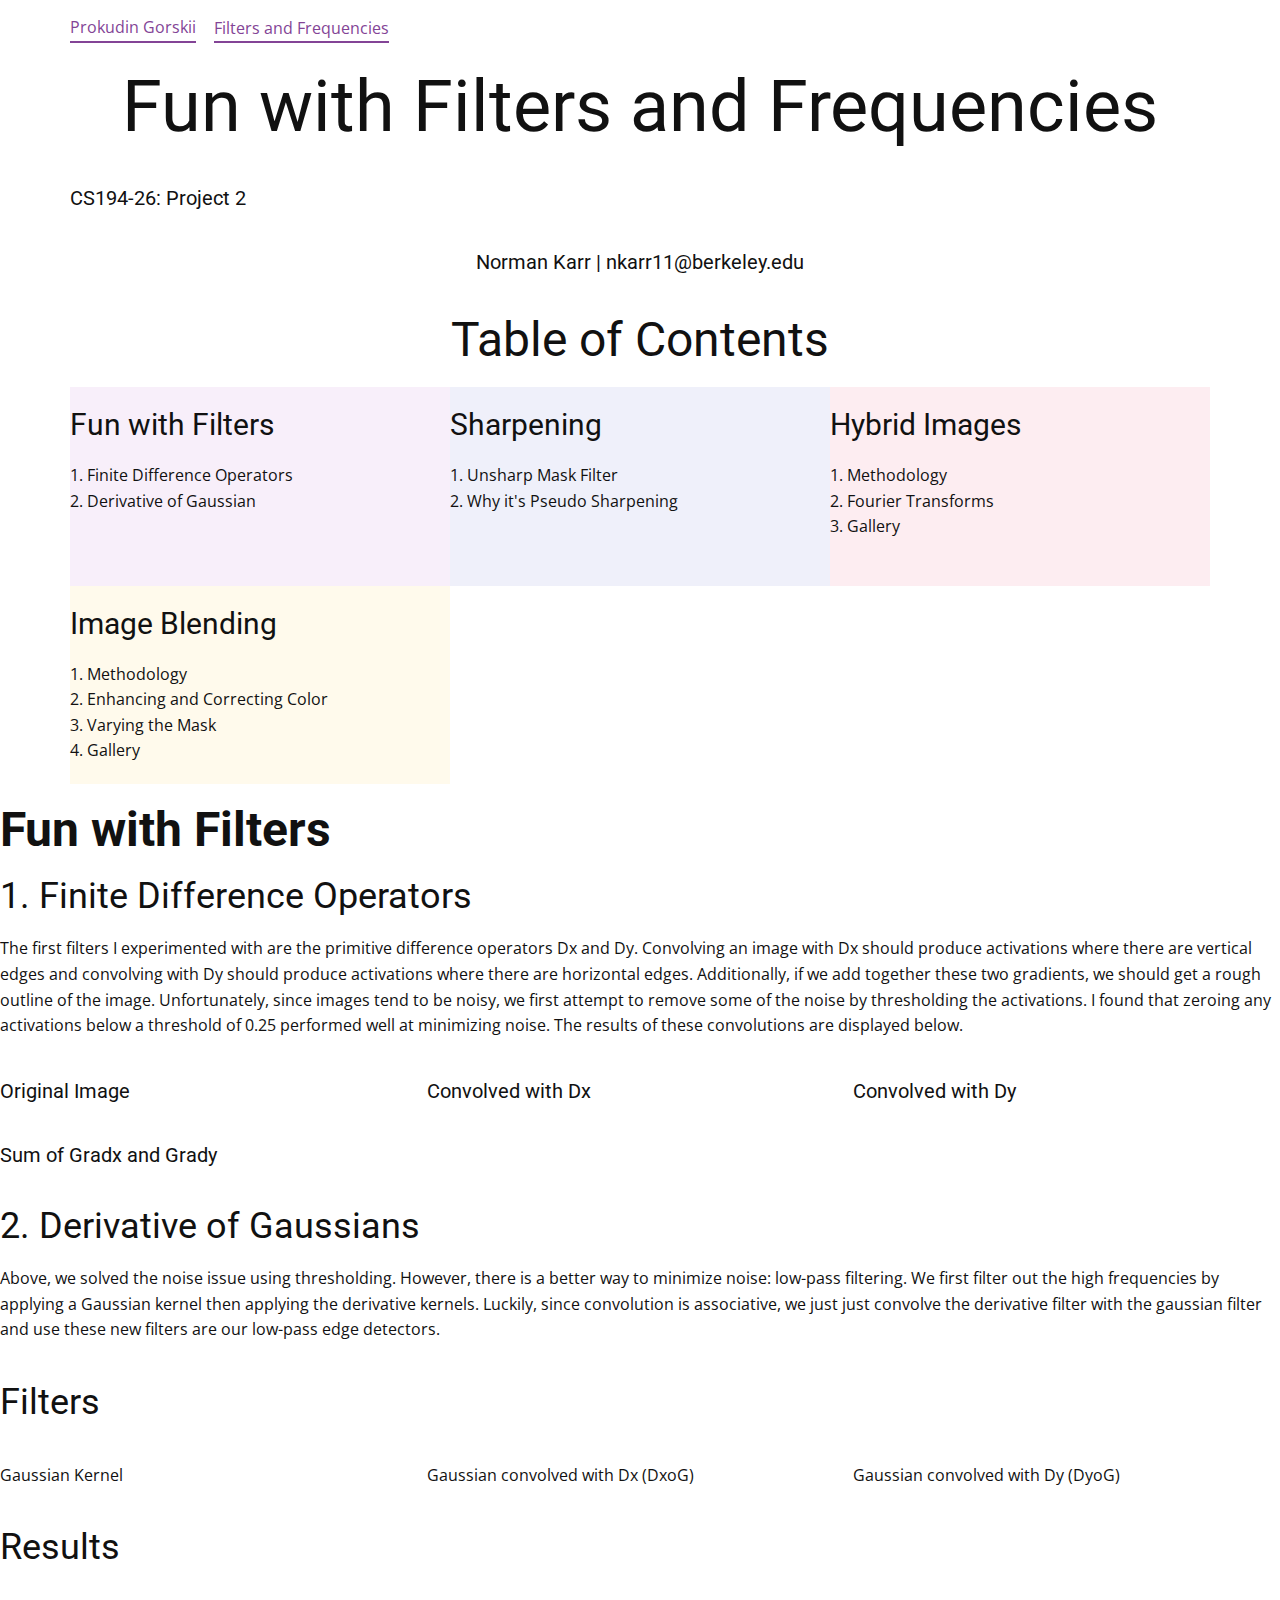
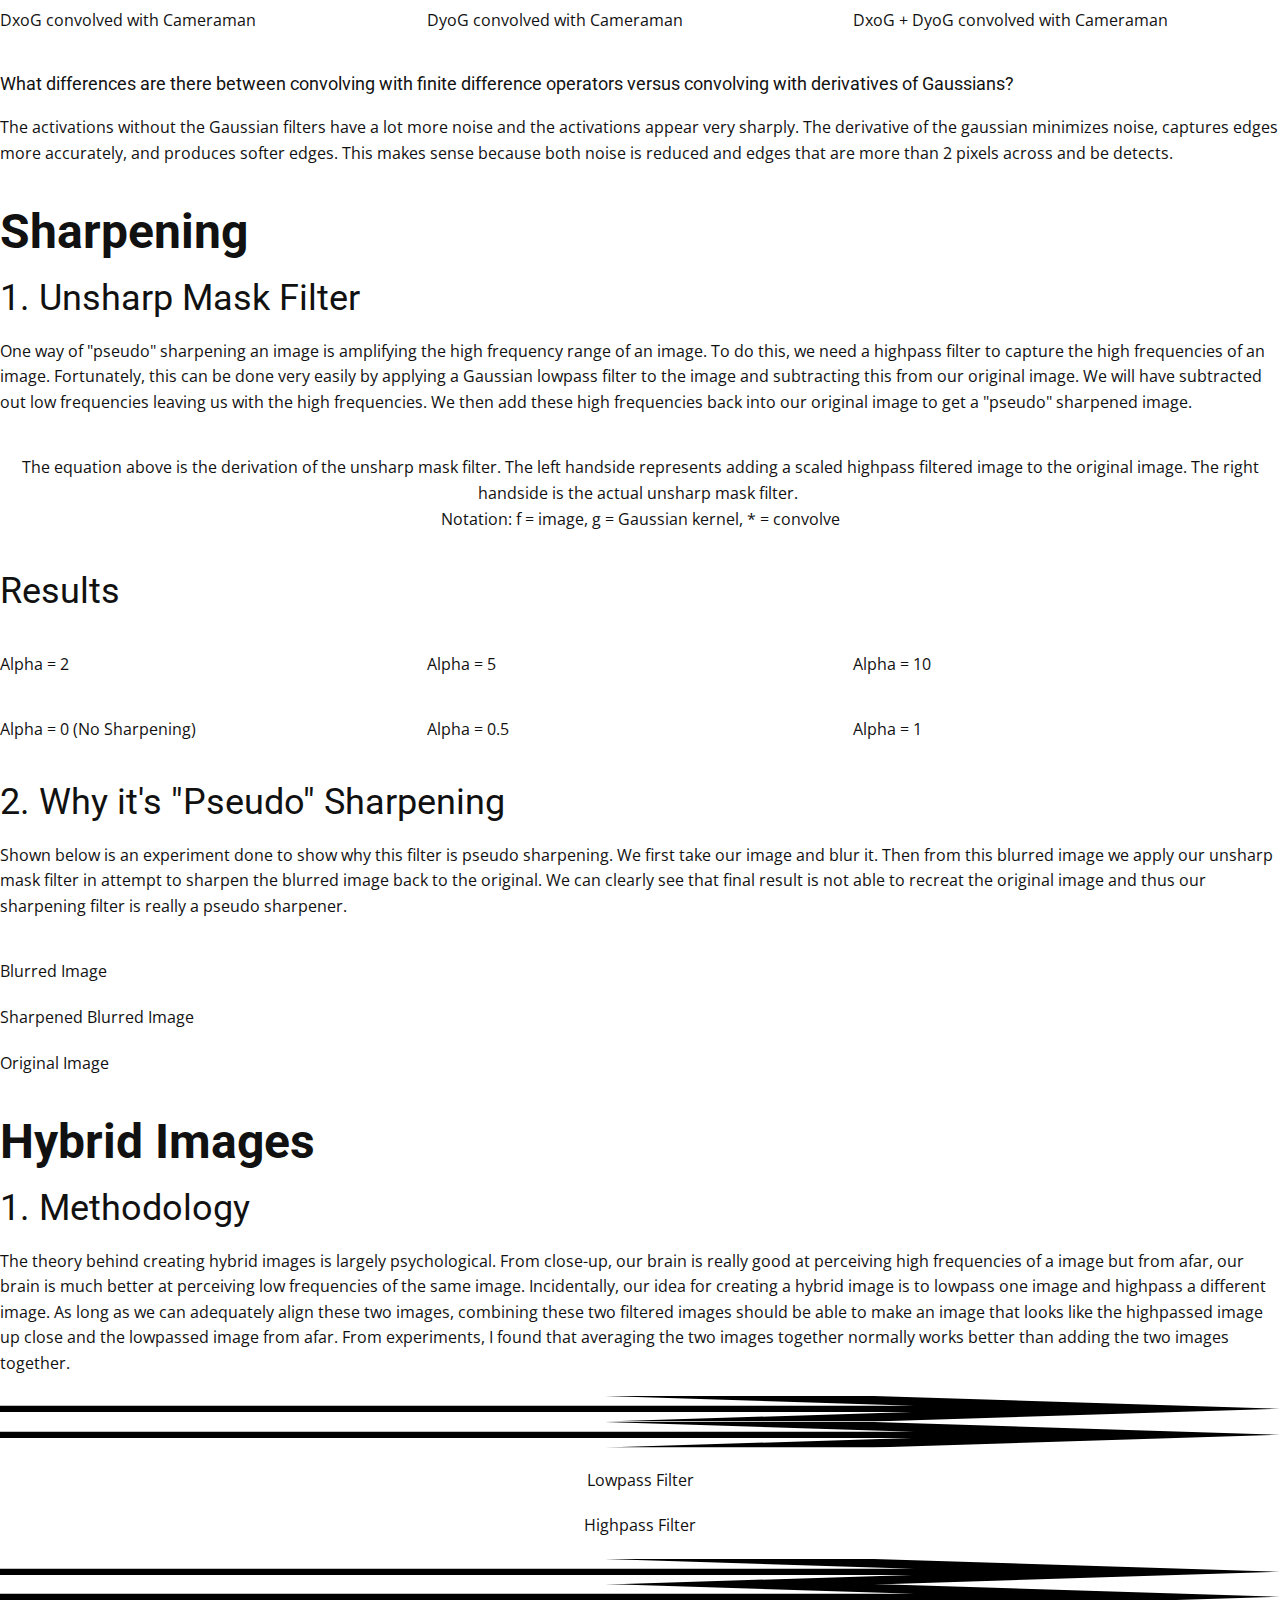
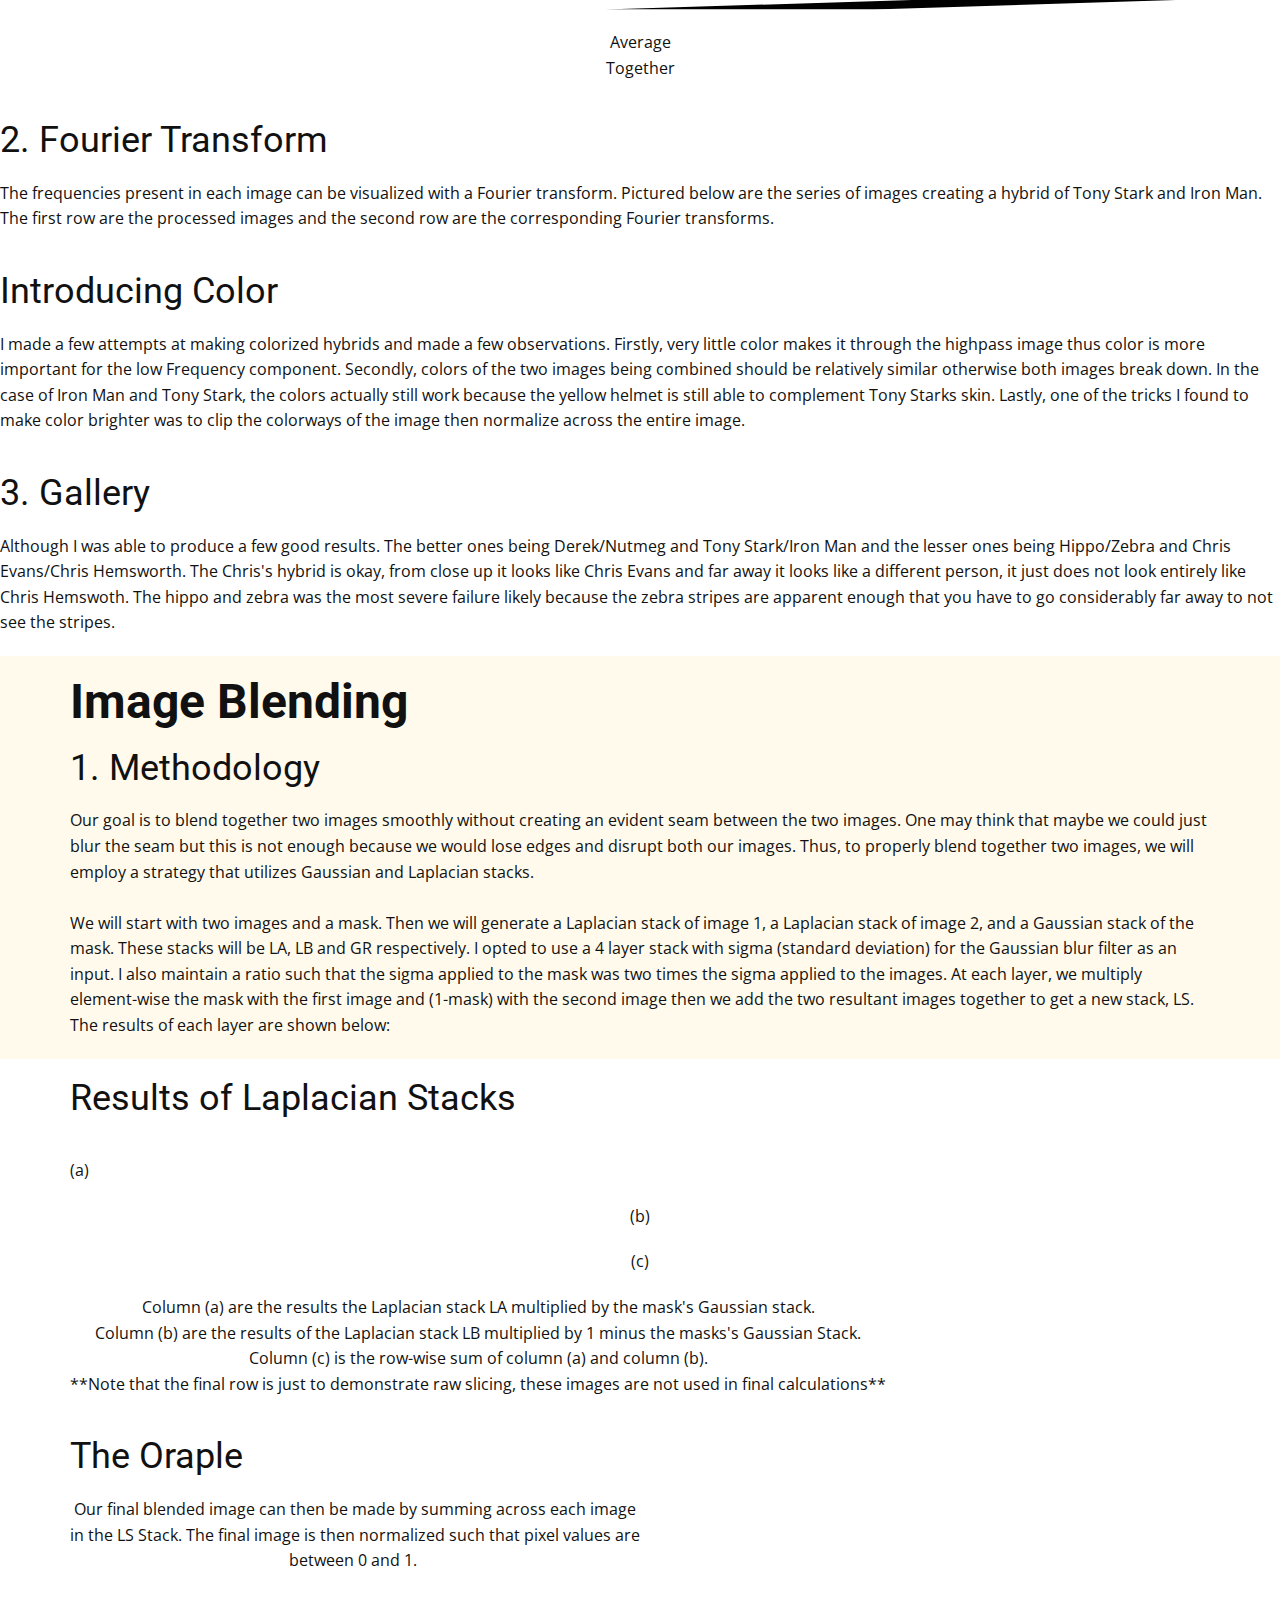
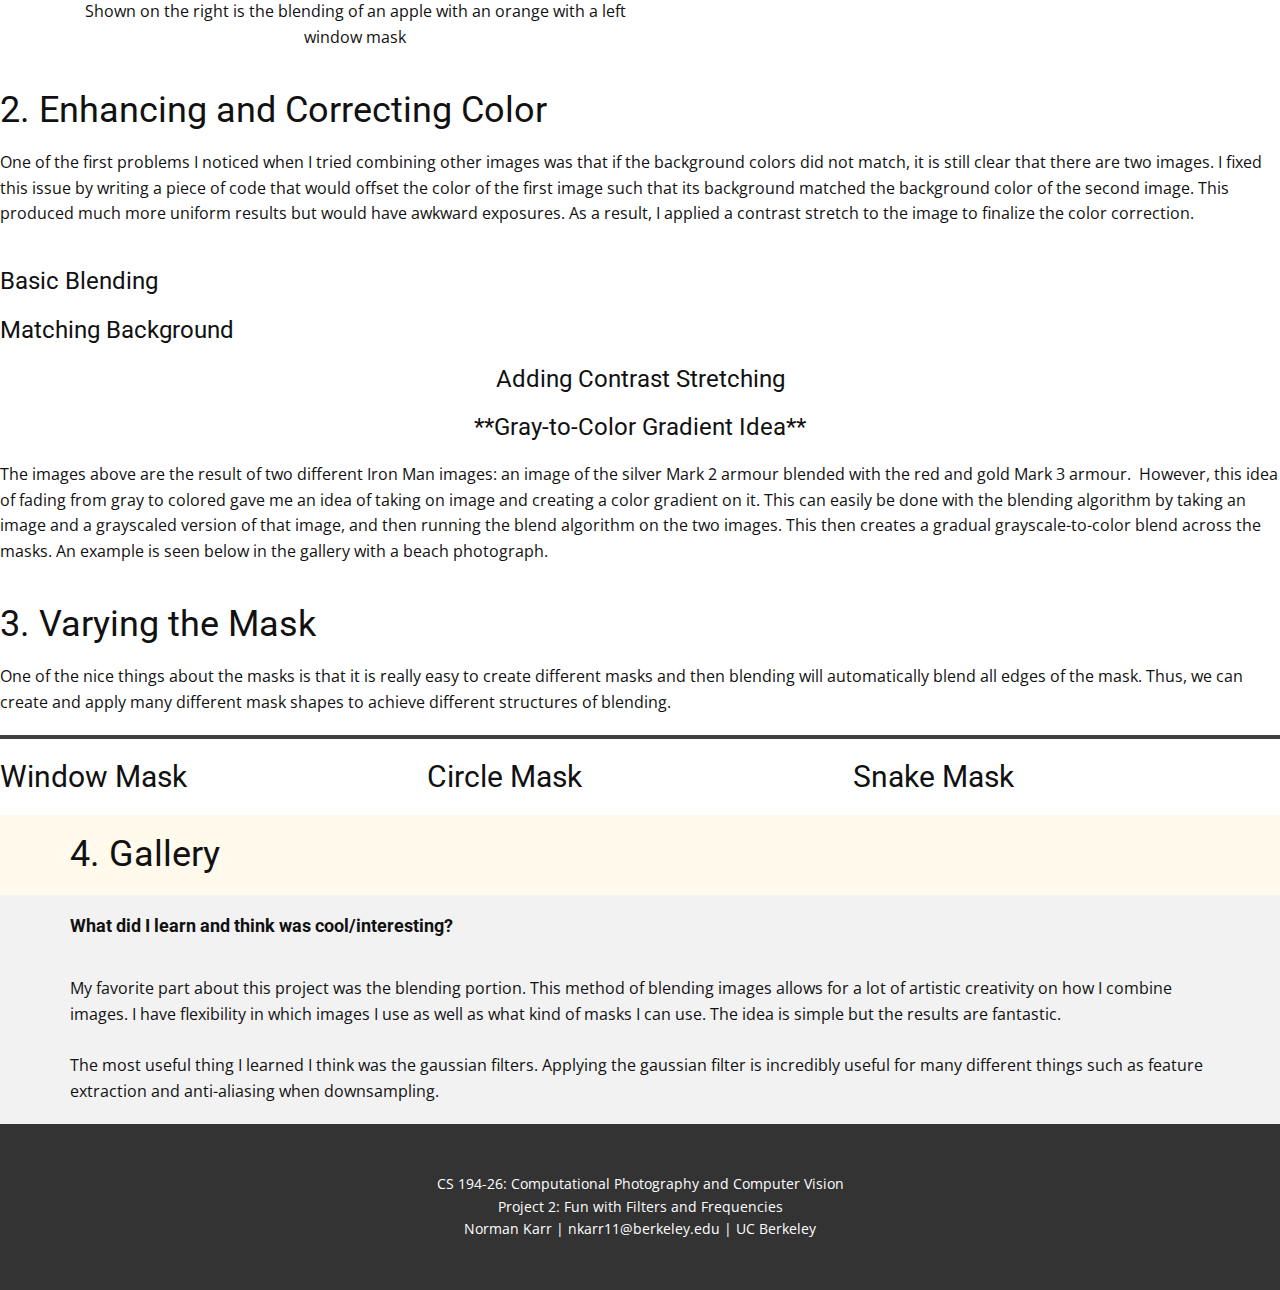
==== commit cb98e100: "removed bad footer" ====
--- a/filters-and-frequencies/index.html
+++ b/filters-and-frequencies/index.html
@@ -104,7 +104,7 @@
             </div>
             <div class="u-container-style u-custom-item u-list-item u-palette-3-light-3 u-repeater-item u-list-item-3">
               <div class="u-container-layout u-similar-container u-container-layout-3">
-                <img alt="" class="u-expanded-width u-image u-image-default u-image-3" data-image-width="491" data-image-height="484" src="images/mine41.png">
+                <img alt="" class="u-expanded-width u-image u-image-default u-image-3" data-image-width="491" data-image-height="484" src="images/ironstark_hybrid1.png">
                 <h3 class="u-text u-text-default u-text-6">Hybrid Images</h3>
                 <p class="u-text u-text-7">1. Methodology<br>2. Fourier Transforms<br>3. Gallery<br>
                   <br>
@@ -300,7 +300,7 @@
         <div class="u-gallery-inner u-gallery-inner-1">
           <div class="u-effect-fade u-gallery-item">
             <div class="u-back-slide" data-image-width="1280" data-image-height="640">
-              <img class="u-back-image u-expanded u-back-image-1" src="images/berkeley.jpeg">
+              <img class="u-back-image u-expanded u-back-image-1" src="images/berkeley.jpeg" alt="">
             </div>
             <div class="u-over-slide u-shading u-over-slide-1">
               <h3 class="u-gallery-heading"></h3>
@@ -346,10 +346,10 @@
           <p class="u-text u-text-3">The theory behind creating hybrid images is largely psychological. From close-up, our brain is really good at perceiving high frequencies of a image but from afar, our brain is much better at perceiving low frequencies of the same image. Incidentally, our idea for creating a hybrid image is to lowpass one image and highpass a different image. As long as we can adequately align these two images, combining these two filtered images should be able to make an image that looks like the highpassed image up close and the lowpassed image from afar. From experiments, I found that averaging the two images together normally works better than adding the two images together.</p>
         </div>
       </div>
-      <img class="u-image u-image-default u-image-1" src="images/derek_cat.png" alt="" data-image-width="550" data-image-height="720">
+      <img class="u-image u-image-default u-image-1" src="images/catderek.png" alt="" data-image-width="550" data-image-height="720">
       <img class="u-image u-image-default u-image-2" src="images/gray_cat.png" alt="" data-image-width="550" data-image-height="720">
-      <img class="u-image u-image-default u-image-3" src="images/highpass_cat.png" alt="" data-image-width="550" data-image-height="720">
-      <img class="u-image u-image-default u-image-4" src="images/lowpass_derek.png" alt="" data-image-width="550" data-image-height="720">
+      <img class="u-image u-image-default u-image-3" src="images/cat_high.png" alt="" data-image-width="550" data-image-height="720">
+      <img class="u-image u-image-default u-image-4" src="images/derek_low.png" alt="" data-image-width="550" data-image-height="720">
       <img class="u-image u-image-default u-image-5" src="images/gray_derek.png" alt="" data-image-width="550" data-image-height="720">
       <div class="u-shape u-shape-svg u-text-black u-shape-2">
         <svg class="u-svg-link" preserveAspectRatio="none" viewBox="0 0 160 100" style=""><use xmlns:xlink="http://www.w3.org/1999/xlink" xlink:href="#svg-ce04"></use></svg>
@@ -388,7 +388,7 @@
         <div class="u-gallery-inner u-gallery-inner-1">
           <div class="u-effect-fade u-gallery-item">
             <div class="u-back-slide" data-image-width="491" data-image-height="484">
-              <img class="u-back-image u-expanded" src="images/mine01.png">
+              <img class="u-back-image u-expanded" src="images/tony.png">
             </div>
             <div class="u-over-slide u-shading u-over-slide-1">
               <h3 class="u-gallery-heading"></h3>
@@ -397,7 +397,7 @@
           </div>
           <div class="u-effect-fade u-gallery-item">
             <div class="u-back-slide" data-image-width="491" data-image-height="484">
-              <img class="u-back-image u-expanded" src="images/mine11.png">
+              <img class="u-back-image u-expanded" src="images/ironman.png">
             </div>
             <div class="u-over-slide u-shading u-over-slide-2">
               <h3 class="u-gallery-heading"></h3>
@@ -406,7 +406,7 @@
           </div>
           <div class="u-effect-fade u-gallery-item">
             <div class="u-back-slide" data-image-width="491" data-image-height="484">
-              <img class="u-back-image u-expanded" src="images/mine31.png">
+              <img class="u-back-image u-expanded" src="images/ironstark_high.png">
             </div>
             <div class="u-over-slide u-shading u-over-slide-3">
               <h3 class="u-gallery-heading"></h3>
@@ -415,7 +415,7 @@
           </div>
           <div class="u-effect-fade u-gallery-item">
             <div class="u-back-slide" data-image-width="491" data-image-height="484">
-              <img class="u-back-image u-expanded" src="images/mine21.png">
+              <img class="u-back-image u-expanded" src="images/ironstark_low.png">
             </div>
             <div class="u-over-slide u-shading u-over-slide-4">
               <h3 class="u-gallery-heading"></h3>
@@ -424,7 +424,7 @@
           </div>
           <div class="u-effect-fade u-gallery-item">
             <div class="u-back-slide" data-image-width="491" data-image-height="484">
-              <img class="u-back-image u-expanded" src="images/mine41.png">
+              <img class="u-back-image u-expanded" src="images/ironstark_hybrid.png">
             </div>
             <div class="u-over-slide u-shading u-over-slide-5">
               <h3 class="u-gallery-heading"></h3>
@@ -433,7 +433,7 @@
           </div>
           <div class="u-effect-fade u-gallery-item">
             <div class="u-back-slide" data-image-width="491" data-image-height="484">
-              <img class="u-back-image u-expanded" src="images/mine0.png">
+              <img class="u-back-image u-expanded" src="images/f0.png">
             </div>
             <div class="u-over-slide u-shading u-over-slide-6">
               <h3 class="u-gallery-heading"></h3>
@@ -442,7 +442,7 @@
           </div>
           <div class="u-effect-fade u-gallery-item">
             <div class="u-back-slide" data-image-width="491" data-image-height="484">
-              <img class="u-back-image u-expanded" src="images/mine1.png">
+              <img class="u-back-image u-expanded" src="images/f1.png">
             </div>
             <div class="u-over-slide u-shading u-over-slide-7">
               <h3 class="u-gallery-heading"></h3>
@@ -451,7 +451,7 @@
           </div>
           <div class="u-effect-fade u-gallery-item">
             <div class="u-back-slide" data-image-width="491" data-image-height="484">
-              <img class="u-back-image u-expanded" src="images/mine3.png">
+              <img class="u-back-image u-expanded" src="images/f3.png">
             </div>
             <div class="u-over-slide u-shading u-over-slide-8">
               <h3 class="u-gallery-heading"></h3>
@@ -460,7 +460,7 @@
           </div>
           <div class="u-effect-fade u-gallery-item">
             <div class="u-back-slide" data-image-width="491" data-image-height="484">
-              <img class="u-back-image u-expanded" src="images/mine2.png">
+              <img class="u-back-image u-expanded" src="images/f2.png">
             </div>
             <div class="u-over-slide u-shading u-over-slide-9">
               <h3 class="u-gallery-heading"></h3>
@@ -469,7 +469,7 @@
           </div>
           <div class="u-effect-fade u-gallery-item">
             <div class="u-back-slide" data-image-width="491" data-image-height="484">
-              <img class="u-back-image u-expanded" src="images/mine4.png">
+              <img class="u-back-image u-expanded" src="images/f4.png">
             </div>
             <div class="u-over-slide u-shading u-over-slide-10">
               <h3 class="u-gallery-heading"></h3>
@@ -479,46 +479,131 @@
         </div>
       </div>
     </section>
-    <section class="u-clearfix u-white u-section-9" id="sec-1396">
+    <section class="u-clearfix u-white u-section-9" id="sec-9317">
+      <div class="u-expanded-width u-palette-3-light-3 u-shape u-shape-rectangle u-shape-1"></div>
+      <div class="u-container-style u-group u-group-1">
+        <div class="u-container-layout">
+          <h2 class="u-text u-text-default u-text-1">Introducing Color</h2>
+          <p class="u-text u-text-2"> I made a few attempts at making colorized hybrids and made a few observations. Firstly, very little color makes it through the highpass image thus color is more important for the low Frequency component. Secondly, colors of the two images being combined should be relatively similar otherwise both images break down. In the case of Iron Man and Tony Stark, the colors actually still work because the yellow helmet is still able to complement Tony Starks skin. Lastly, one of the tricks I found to make color brighter was to clip the colorways of the image then normalize across the entire image.</p>
+        </div>
+      </div>
+      <div class="u-gallery u-layout-grid u-lightbox u-show-text-on-hover u-gallery-1">
+        <div class="u-gallery-inner u-gallery-inner-1">
+          <div class="u-effect-fade u-gallery-item">
+            <div class="u-back-slide" data-image-width="491" data-image-height="484">
+              <img class="u-back-image u-expanded" src="images/tony1.png">
+            </div>
+            <div class="u-over-slide u-shading u-over-slide-1">
+              <h3 class="u-gallery-heading"></h3>
+              <p class="u-gallery-text"></p>
+            </div>
+          </div>
+          <div class="u-effect-fade u-gallery-item">
+            <div class="u-back-slide" data-image-width="491" data-image-height="484">
+              <img class="u-back-image u-expanded" src="images/ironman1.png">
+            </div>
+            <div class="u-over-slide u-shading u-over-slide-2">
+              <h3 class="u-gallery-heading"></h3>
+              <p class="u-gallery-text"></p>
+            </div>
+          </div>
+          <div class="u-effect-fade u-gallery-item">
+            <div class="u-back-slide" data-image-width="491" data-image-height="484">
+              <img class="u-back-image u-expanded" src="images/ironstark_high1.png">
+            </div>
+            <div class="u-over-slide u-shading u-over-slide-3">
+              <h3 class="u-gallery-heading"></h3>
+              <p class="u-gallery-text"></p>
+            </div>
+          </div>
+          <div class="u-effect-fade u-gallery-item">
+            <div class="u-back-slide" data-image-width="491" data-image-height="484">
+              <img class="u-back-image u-expanded" src="images/ironstark_low1.png">
+            </div>
+            <div class="u-over-slide u-shading u-over-slide-4">
+              <h3 class="u-gallery-heading"></h3>
+              <p class="u-gallery-text"></p>
+            </div>
+          </div>
+          <div class="u-effect-fade u-gallery-item">
+            <div class="u-back-slide" data-image-width="491" data-image-height="484">
+              <img class="u-back-image u-expanded" src="images/ironstark_hybrid1.png">
+            </div>
+            <div class="u-over-slide u-shading u-over-slide-5">
+              <h3 class="u-gallery-heading"></h3>
+              <p class="u-gallery-text"></p>
+            </div>
+          </div>
+        </div>
+      </div>
+    </section>
+    <section class="u-clearfix u-white u-section-10" id="sec-1396">
       <div class="u-expanded-width u-palette-3-light-3 u-shape u-shape-rectangle u-shape-1"></div>
       <h2 class="u-text u-text-default u-text-1">3. Gallery</h2>
-      <p class="u-text u-text-2">Although I was able to produce two good results, Derek/Nutmeg and Iron man/Tony Stark, I had many failures. I had tried to combine Chris Hemsworth and Chris Evans but their ears did not match in the photo thus the hybrid looked like a person with four ears. I also tried combining cartoon characters Sideshow Bob (The Simpsons) and Rick (Rick and Morty) but quickly realized that cartoon characters did not really have enough detail to make interesting hybrids. Lastly, I tried combining a zebra and hippo, pictured below, but this one also fails because the stripes on the zebra are far enough apart that from considerably far away, you can still see the stripes.</p>
+      <p class="u-text u-text-2">Although I was able to produce a few good results. The better ones being Derek/Nutmeg and Tony Stark/Iron Man and the lesser ones being Hippo/Zebra and Chris Evans/Chris Hemsworth. The Chris's hybrid is okay, from close up it looks like Chris Evans and far away it looks like a different person, it just does not look entirely like Chris Hemswoth. The hippo and zebra was the most severe failure likely because the zebra stripes are apparent enough that you have to go considerably far away to not see the stripes.&nbsp;</p>
       <div class="u-gallery u-layout-grid u-lightbox u-show-text-on-hover u-gallery-1">
         <div class="u-gallery-inner u-gallery-inner-1">
           <div class="u-effect-fade u-gallery-item">
             <div class="u-back-slide" data-image-width="550" data-image-height="720">
-              <img class="u-back-image u-expanded" src="images/derek_cat.png">
+              <img class="u-back-image u-expanded" src="images/catderek.png" alt="Professor Nutmeg">
             </div>
             <div class="u-over-slide u-shading u-over-slide-1">
-              <h3 class="u-gallery-heading"></h3>
-              <p class="u-gallery-text"></p>
-            </div>
-          </div>
-          <div class="u-effect-fade u-gallery-item">
-            <div class="u-back-slide" data-image-width="491" data-image-height="484">
-              <img class="u-back-image u-expanded" src="images/mine41.png">
+              <h3 class="u-gallery-heading">Professor Nutmeg</h3>
+              <p class="u-gallery-text">Derek + Nutmeg</p>
+            </div>
+          </div>
+          <div class="u-effect-fade u-gallery-item">
+            <div class="u-back-slide" data-image-width="379" data-image-height="396">
+              <img class="u-back-image u-expanded" src="images/evansworth.png" alt="Chris Evansworth">
             </div>
             <div class="u-over-slide u-shading u-over-slide-2">
-              <h3 class="u-gallery-heading"></h3>
-              <p class="u-gallery-text"></p>
+              <h3 class="u-gallery-heading">Chris Evansworth</h3>
+              <p class="u-gallery-text">Chris Evans + Chris Hemsworth</p>
+            </div>
+          </div>
+          <div class="u-effect-fade u-gallery-item">
+            <div class="u-back-slide" data-image-width="491" data-image-height="484">
+              <img class="u-back-image u-expanded" src="images/ironstark_hybrid.png" alt="I am Iron Man">
+            </div>
+            <div class="u-over-slide u-shading u-over-slide-3">
+              <h3 class="u-gallery-heading">I am Iron Man</h3>
+              <p class="u-gallery-text">Tony Stark + Iron Man Helmet</p>
             </div>
           </div>
           <div class="u-effect-fade u-gallery-item">
             <div class="u-back-slide" data-image-width="323" data-image-height="189">
-              <img class="u-back-image u-expanded" src="images/hibra.png">
-            </div>
-            <div class="u-over-slide u-shading u-over-slide-3">
-              <h3 class="u-gallery-heading"></h3>
-              <p class="u-gallery-text"></p>
-            </div>
-          </div>
-        </div>
-      </div>
-    </section>
-    <section class="u-clearfix u-palette-4-light-3 u-section-10" id="sec-324b">
+              <img class="u-back-image u-expanded" src="images/zippo.png" alt="The Zippo">
+            </div>
+            <div class="u-over-slide u-shading u-over-slide-4">
+              <h3 class="u-gallery-heading">The Zippo</h3>
+              <p class="u-gallery-text">Zebra + Hippo</p>
+            </div>
+          </div>
+          <div class="u-effect-fade u-gallery-item">
+            <div class="u-back-slide" data-image-width="379" data-image-height="396">
+              <img class="u-back-image u-expanded" src="images/evansworth_colored1.png" alt="Chris Evansworth (Colored)">
+            </div>
+            <div class="u-over-slide u-shading u-over-slide-5">
+              <h3 class="u-gallery-heading">Chris Evansworth (Colored)</h3>
+              <p class="u-gallery-text">Chris Evans + Chris Hemsworth</p>
+            </div>
+          </div>
+          <div class="u-effect-fade u-gallery-item">
+            <div class="u-back-slide" data-image-width="491" data-image-height="484">
+              <img class="u-back-image u-expanded" src="images/ironstark_hybrid1.png" alt="I am Iron Man (Colored)">
+            </div>
+            <div class="u-over-slide u-shading u-over-slide-6">
+              <h3 class="u-gallery-heading">I am Iron Man (Colored)</h3>
+              <p class="u-gallery-text">Tony Stark + Iron Man</p>
+            </div>
+          </div>
+        </div>
+      </div>
+    </section>
+    <section class="u-clearfix u-palette-4-light-3 u-section-11" id="sec-324b">
       <div class="u-clearfix u-sheet u-sheet-1">
         <h1 class="u-text u-text-default u-text-1">
-          <span style="font-weight: 700;">Images Blending</span>
+          <span style="font-weight: 700;">Image Blending</span>
           <br>
         </h1>
         <h2 class="u-text u-text-default u-text-2">1. Methodology<br>
@@ -528,7 +613,7 @@
         </p>
       </div>
     </section>
-    <section class="u-align-center u-clearfix u-section-11" id="sec-eabc">
+    <section class="u-align-center u-clearfix u-section-12" id="sec-eabc">
       <div class="u-clearfix u-sheet u-sheet-1">
         <h2 class="u-text u-text-default u-text-1">Results of Laplacian Stacks</h2>
         <div class="u-gallery u-layout-grid u-lightbox u-show-text-on-hover u-gallery-1">
@@ -675,17 +760,13 @@
         <p class="u-text u-text-4">(c)</p>
         <p class="u-text u-text-default u-text-5">Column (a) are the results the Laplacian stack LA multiplied by the mask's Gaussian stack.<br>Column (b) are the results of the Laplacian stack LB multiplied by 1 minus the masks's Gaussian Stack.<br>Column (c) is the row-wise sum of column (a) and column (b).<br>**Note that the final row is just to demonstrate raw slicing, these images are not used in final calculations**
         </p>
-      </div>
-    </section>
-    <section class="u-clearfix u-section-12" id="sec-ee8b">
-      <div class="u-clearfix u-sheet u-valign-middle u-sheet-1">
         <div class="u-clearfix u-gutter-0 u-layout-wrap u-layout-wrap-1">
           <div class="u-layout" style="">
             <div class="u-layout-row" style="">
               <div class="u-align-center u-container-style u-layout-cell u-left-cell u-size-30 u-size-xs-60 u-white u-layout-cell-1" src="">
                 <div class="u-container-layout u-container-layout-1">
-                  <h2 class="u-text u-text-default u-text-1">The Oraple</h2>
-                  <p class="u-text u-text-2">Our final blended image can then be made by summing across each image in the LS Stack. The final image is then normalized such that pixel values are between 0 and 1.&nbsp;<br>
+                  <h2 class="u-text u-text-default u-text-6">The Oraple</h2>
+                  <p class="u-text u-text-7">Our final blended image can then be made by summing across each image in the LS Stack. The final image is then normalized such that pixel values are between 0 and 1.&nbsp;<br>
                     <br>Shown on the right is the blending of an apple with an orange with a left window mask<br>
                   </p>
                 </div>
@@ -717,12 +798,12 @@
       </div>
       <h4 class="u-text u-text-default u-text-3">Basic Blending</h4>
       <h4 class="u-text u-text-default u-text-4">Matching Background</h4>
-      <h4 class="u-text u-text-5">Adding Contrast Stretching</h4>
+      <h4 class="u-align-center u-text u-text-5">Adding Contrast Stretching</h4>
       <h4 class="u-align-center u-text u-text-6">**Gray-to-Color Gradient Idea**</h4>
-      <p class="u-text u-text-7">The images above are the result of two different Iron Man images: an image of the silver Mark 2 armour blended with the red and gold Mark 3 armour.&nbsp; However, this idea of fading from gray to colored gave me an idea of taking on image and creating a color gradient on it. This can easily be done with the blending algorithm by taking an image and a grayscaled version of that image, and then running the blend algorithm on the two images. This then creates a gradual grayscale-to-color blend across the masks. An example is seen below in the gallery with our GSI Tim Brooks' beach photograph.</p>
+      <p class="u-text u-text-7">The images above are the result of two different Iron Man images: an image of the silver Mark 2 armour blended with the red and gold Mark 3 armour.&nbsp; However, this idea of fading from gray to colored gave me an idea of taking on image and creating a color gradient on it. This can easily be done with the blending algorithm by taking an image and a grayscaled version of that image, and then running the blend algorithm on the two images. This then creates a gradual grayscale-to-color blend across the masks. An example is seen below in the gallery with a beach photograph.</p>
     </section>
     <section class="u-clearfix u-section-14" id="sec-aedc">
-      <div class="u-palette-4-light-3 u-shape u-shape-rectangle u-shape-1"></div>
+      <div class="u-expanded-width u-palette-4-light-3 u-shape u-shape-rectangle u-shape-1"></div>
       <h2 class="u-text u-text-default u-text-1">3. Varying the Mask</h2>
       <p class="u-text u-text-2">One of the nice things about the masks is that it is really easy to create different masks and then blending will automatically blend all edges of the mask. Thus, we can create and apply many different mask shapes to achieve different structures of blending.</p>
       <div class="u-list u-list-1">
@@ -730,7 +811,7 @@
           <div class="u-container-style u-list-item u-repeater-item">
             <div class="u-container-layout u-similar-container u-valign-top u-container-layout-1">
               <img alt="" class="u-border-2 u-border-grey-75 u-expanded-width u-image u-image-default u-image-1" data-image-width="300" data-image-height="300" src="images/left_mask.png">
-              <h3 class="u-text u-text-default u-text-3">Left Window Mask</h3>
+              <h3 class="u-text u-text-default u-text-3">Window Mask</h3>
             </div>
           </div>
           <div class="u-container-style u-list-item u-repeater-item">
@@ -755,56 +836,56 @@
           <div class="u-gallery-inner u-gallery-inner-1">
             <div class="u-effect-fade u-gallery-item">
               <div class="u-back-slide" data-image-width="300" data-image-height="300">
-                <img class="u-back-image u-expanded" src="images/oraple_blended.png">
+                <img class="u-back-image u-expanded" src="images/oraple_blended.png" alt="The Oraple">
               </div>
               <div class="u-over-slide u-shading u-over-slide-1">
-                <h3 class="u-gallery-heading"></h3>
-                <p class="u-gallery-text"></p>
+                <h3 class="u-gallery-heading">The Oraple</h3>
+                <p class="u-gallery-text">Apple + Orange + Window Mask</p>
               </div>
             </div>
             <div class="u-effect-fade u-gallery-item">
               <div class="u-back-slide" data-image-width="1050" data-image-height="1390">
-                <img class="u-back-image u-expanded u-back-image-2" src="images/iron_norman.png">
+                <img class="u-back-image u-expanded u-back-image-2" src="images/iron_norman.png" alt="A New Avenger">
               </div>
               <div class="u-over-slide u-shading u-over-slide-2">
-                <h3 class="u-gallery-heading"></h3>
-                <p class="u-gallery-text"></p>
+                <h3 class="u-gallery-heading">A New Avenger</h3>
+                <p class="u-gallery-text">Norman + Arc Reactor + Circle Mask</p>
               </div>
             </div>
             <div class="u-effect-fade u-gallery-item">
               <div class="u-back-slide" data-image-width="260" data-image-height="600">
-                <img class="u-back-image u-expanded u-back-image-3" src="images/mark2-3-corrected.png">
+                <img class="u-back-image u-expanded u-back-image-3" src="images/mark2-3-corrected.png" alt="In the Shop">
               </div>
               <div class="u-over-slide u-shading u-over-slide-3">
-                <h3 class="u-gallery-heading"></h3>
-                <p class="u-gallery-text"></p>
+                <h3 class="u-gallery-heading">In the Shop</h3>
+                <p class="u-gallery-text">Mark 2 + Mark 3 + Window Mask</p>
               </div>
             </div>
             <div class="u-effect-fade u-gallery-item">
               <div class="u-back-slide" data-image-width="1036" data-image-height="598">
-                <img class="u-back-image u-expanded" src="images/p1-p2-snake1.png">
+                <img class="u-back-image u-expanded" src="images/p1-p2-snake1.png" alt="Colliding Galaxies">
               </div>
               <div class="u-over-slide u-shading u-over-slide-4">
-                <h3 class="u-gallery-heading"></h3>
-                <p class="u-gallery-text"></p>
+                <h3 class="u-gallery-heading">Colliding Galaxies</h3>
+                <p class="u-gallery-text">Colored Pattern + Different Grayed Pattern + Snake Mask</p>
               </div>
             </div>
             <div class="u-effect-fade u-gallery-item">
               <div class="u-back-slide" data-image-width="1036" data-image-height="598">
-                <img class="u-back-image u-expanded" src="images/p1-gray2color.png">
+                <img class="u-back-image u-expanded" src="images/p1-gray2color.png" alt="Kaleidoscope Prism">
               </div>
               <div class="u-over-slide u-shading u-over-slide-5">
-                <h3 class="u-gallery-heading"></h3>
-                <p class="u-gallery-text"></p>
-              </div>
-            </div>
-            <div class="u-effect-fade u-gallery-item">
-              <div class="u-back-slide" data-image-width="1600" data-image-height="878">
-                <img class="u-back-image u-expanded u-back-image-6" src="images/tb1-gray2color.png">
+                <h3 class="u-gallery-heading">Kaleidoscope Prism</h3>
+                <p class="u-gallery-text">Colored Pattern + Same Pattern Grayscaled + Snake Mask</p>
+              </div>
+            </div>
+            <div class="u-effect-fade u-gallery-item">
+              <div class="u-back-slide" data-image-width="800" data-image-height="534">
+                <img class="u-back-image u-expanded u-back-image-6" src="images/beach-gray2color.png" alt="Journey to the Sea">
               </div>
               <div class="u-over-slide u-shading u-over-slide-6">
-                <h3 class="u-gallery-heading"></h3>
-                <p class="u-gallery-text"></p>
+                <h3 class="u-gallery-heading">Journey to the Sea</h3>
+                <p class="u-gallery-text">Beach + Gray Beach + Soft Window</p>
               </div>
             </div>
           </div>
@@ -828,16 +909,5 @@
         <p class="u-small-text u-text u-text-variant u-text-1">CS 194-26: Computational Photography and Computer Vision<br>Project 2: Fun with Filters and Frequencies<br>Norman Karr | nkarr11@berkeley.edu | UC Berkeley
         </p>
       </div></footer>
-    <section class="u-backlink u-clearfix u-grey-80">
-      <a class="u-link" href="https://nicepage.com/website-templates" target="_blank">
-        <span>Website Templates</span>
-      </a>
-      <p class="u-text">
-        <span>created with</span>
-      </p>
-      <a class="u-link" href="https://nicepage.com/" target="_blank">
-        <span>Website Builder Software</span>
-      </a>. 
-    </section>
   </body>
 </html>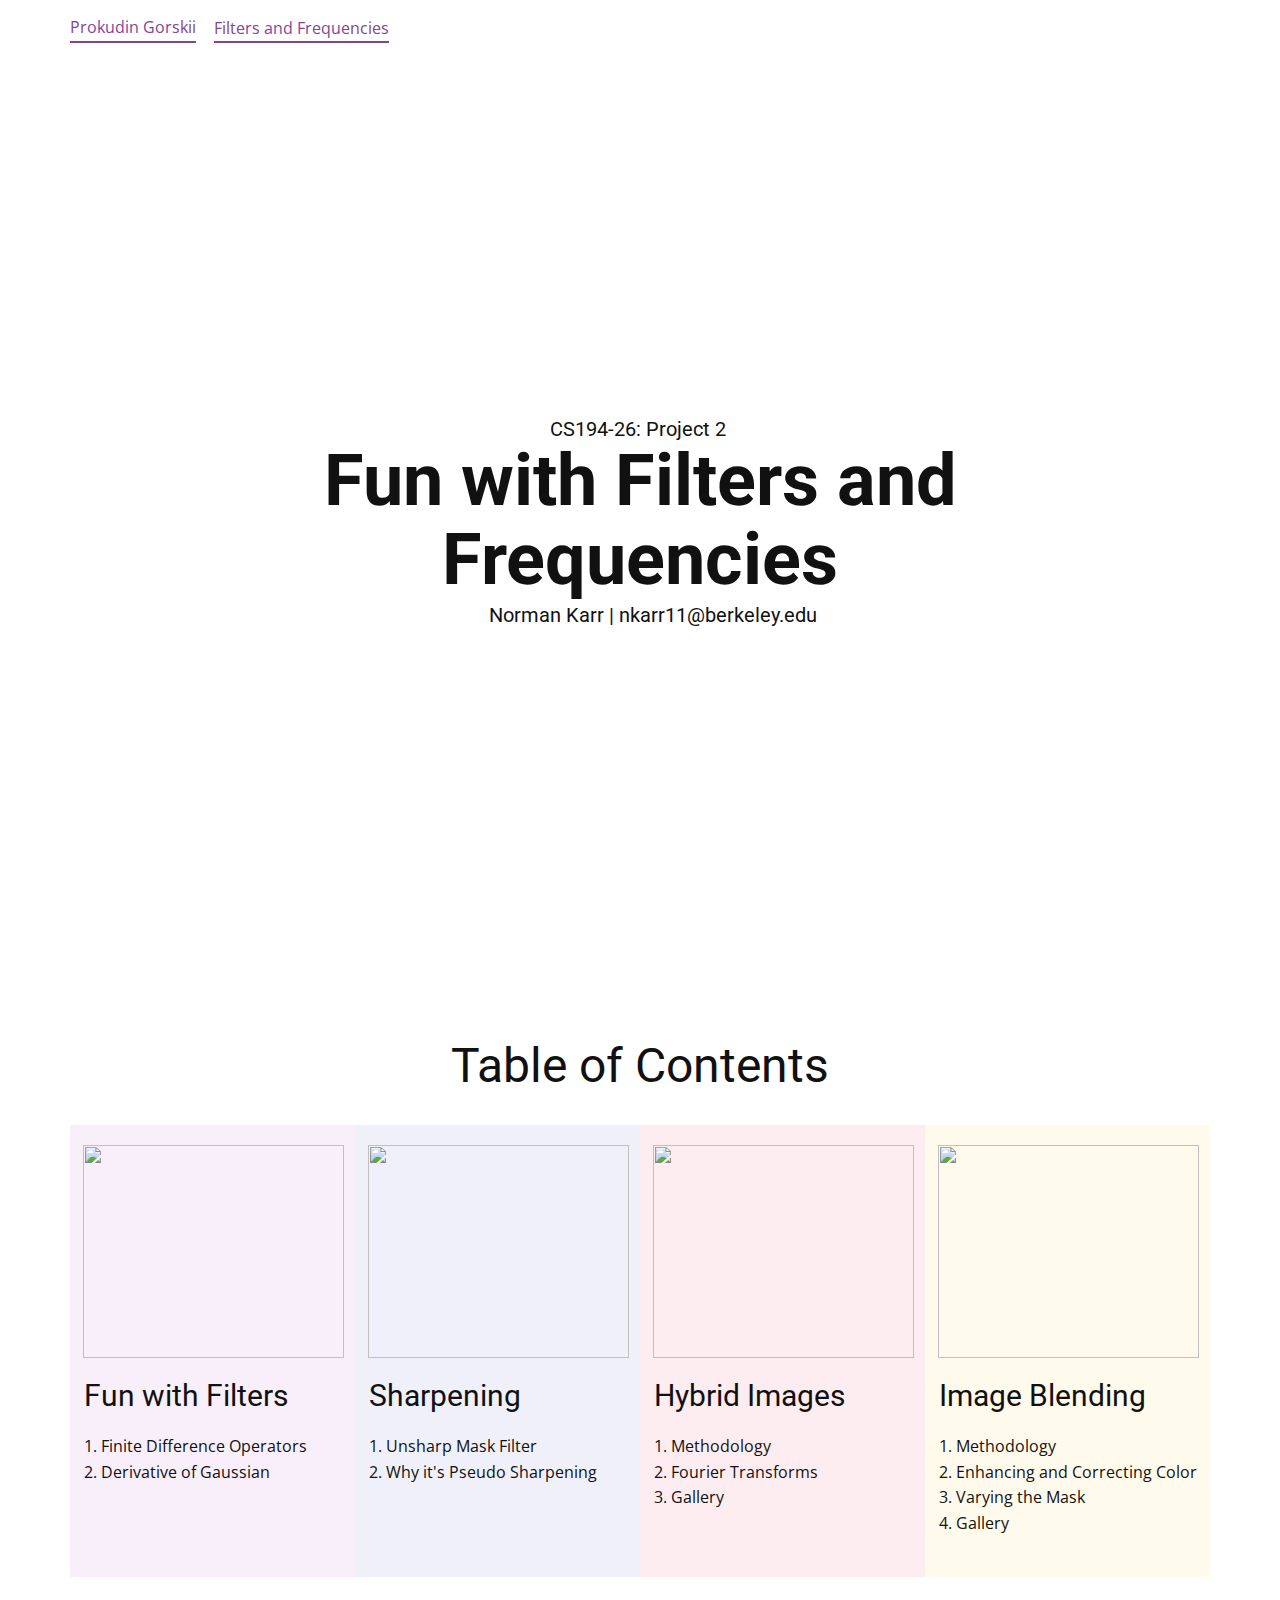
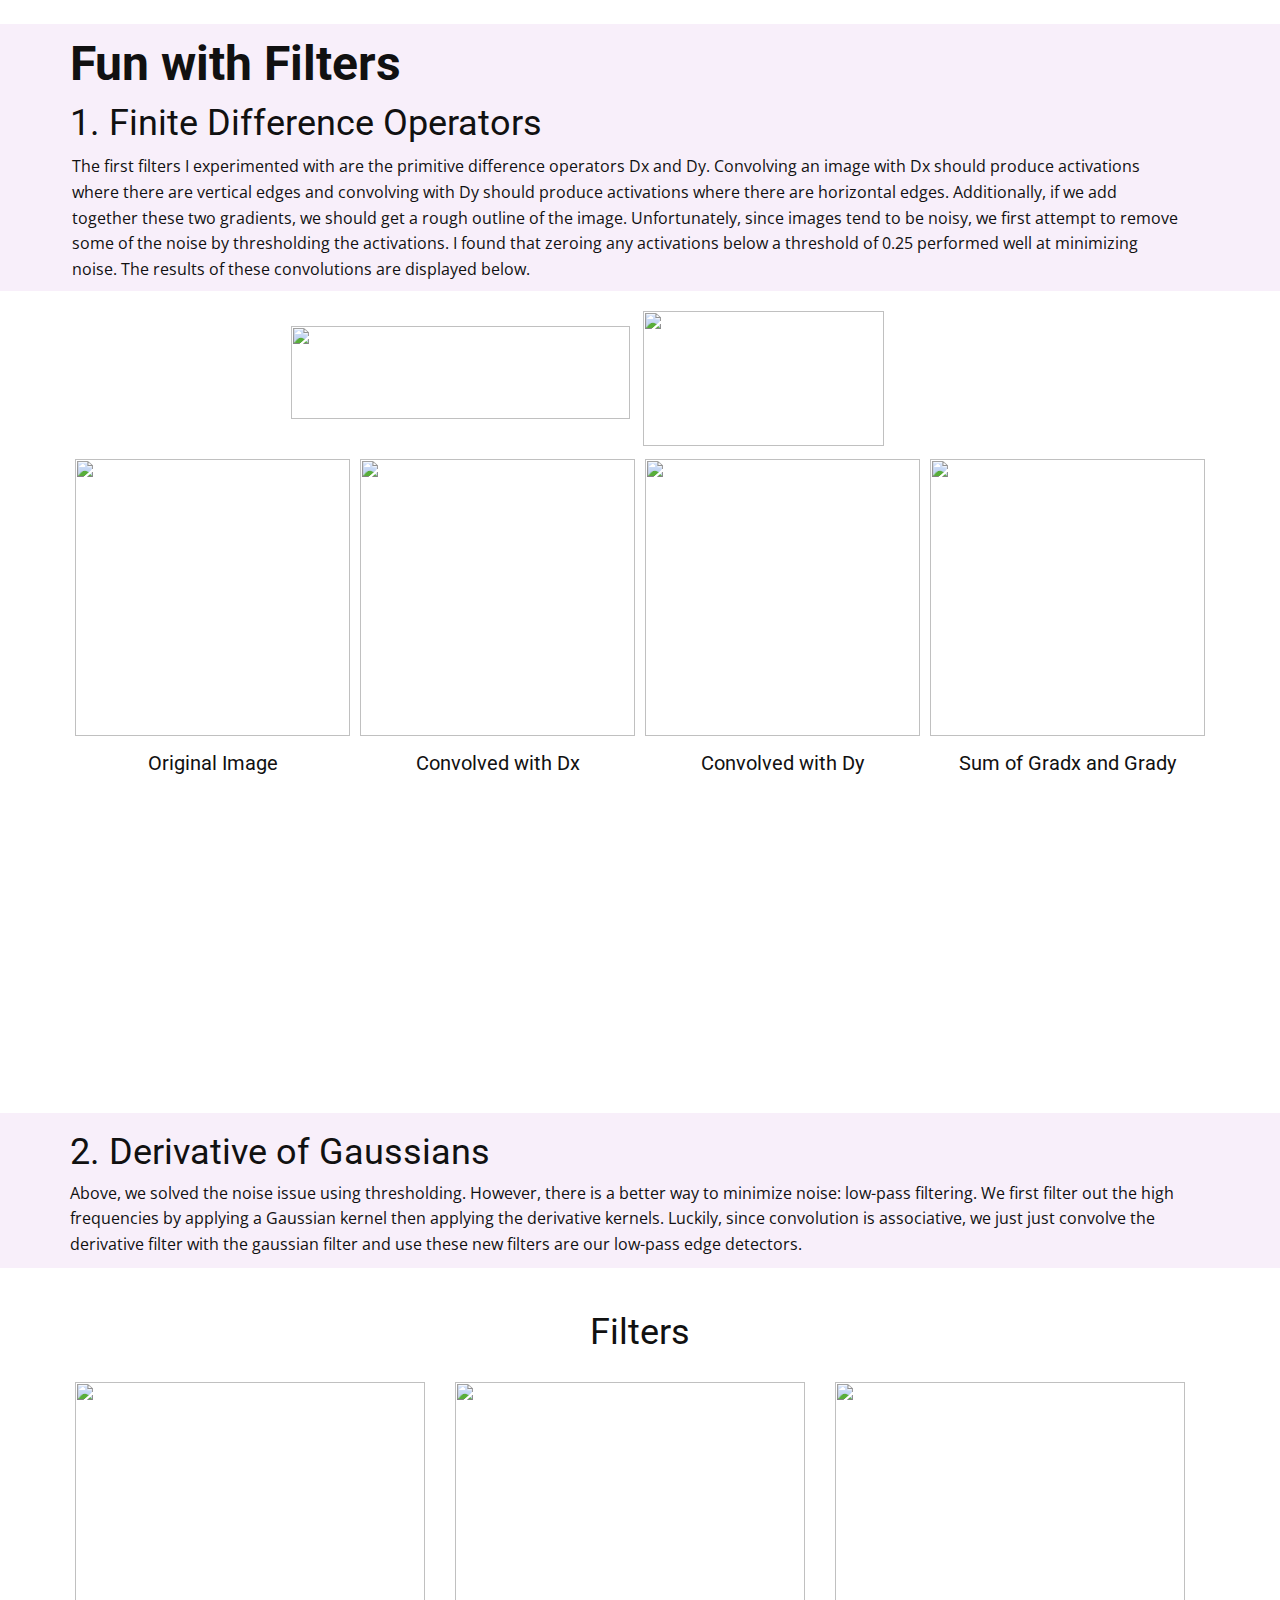
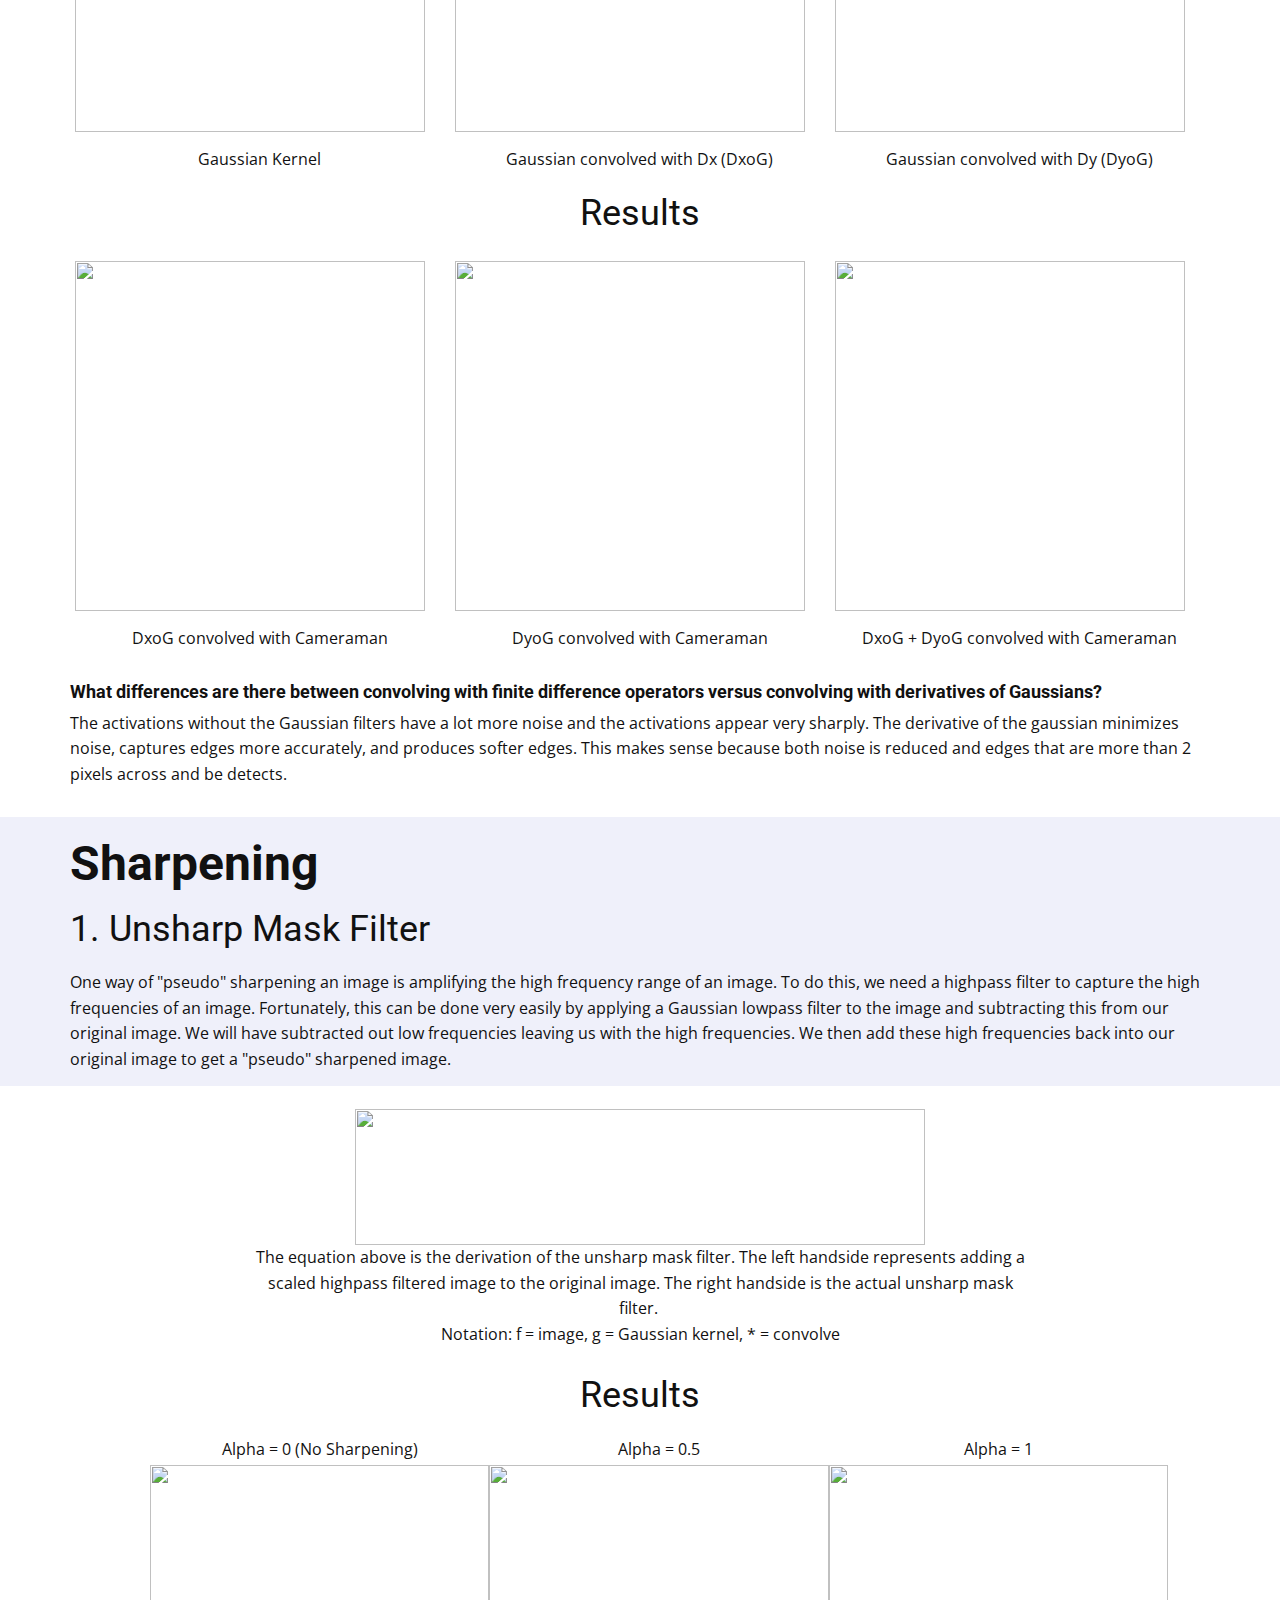
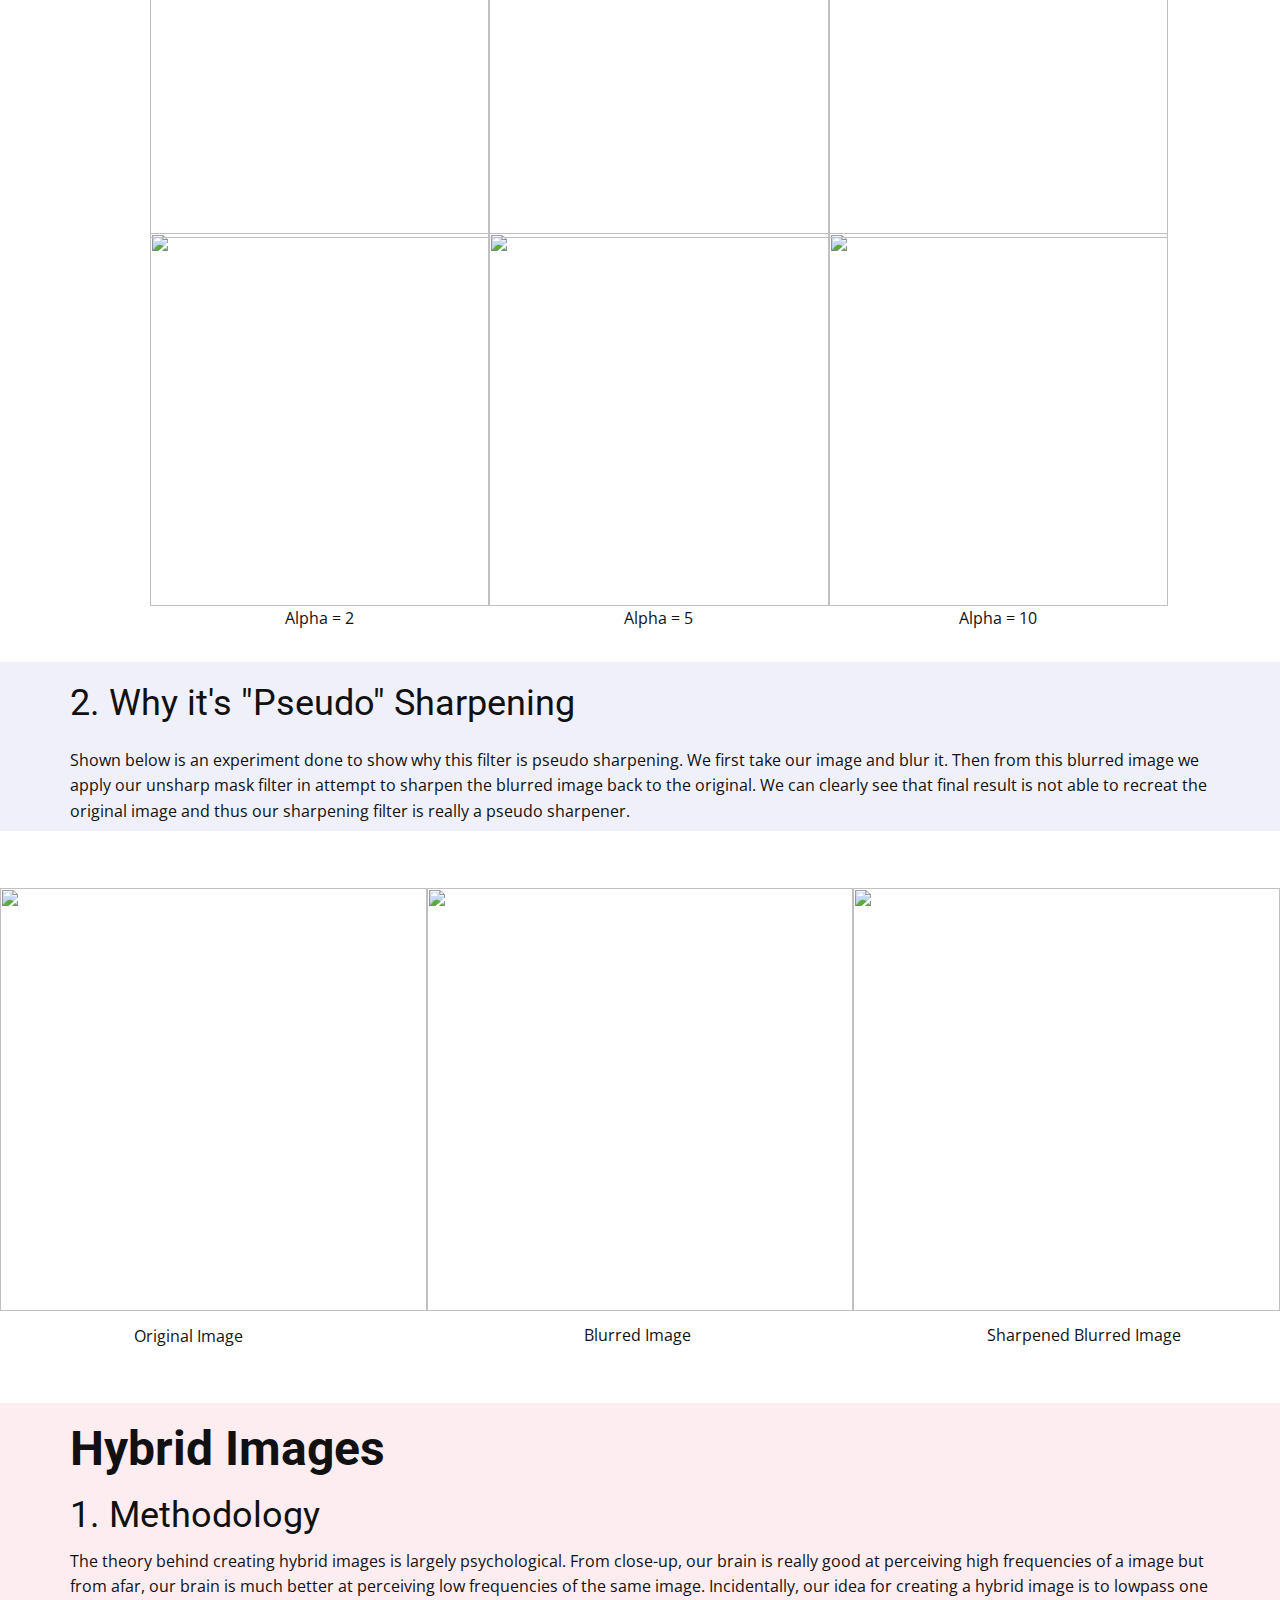
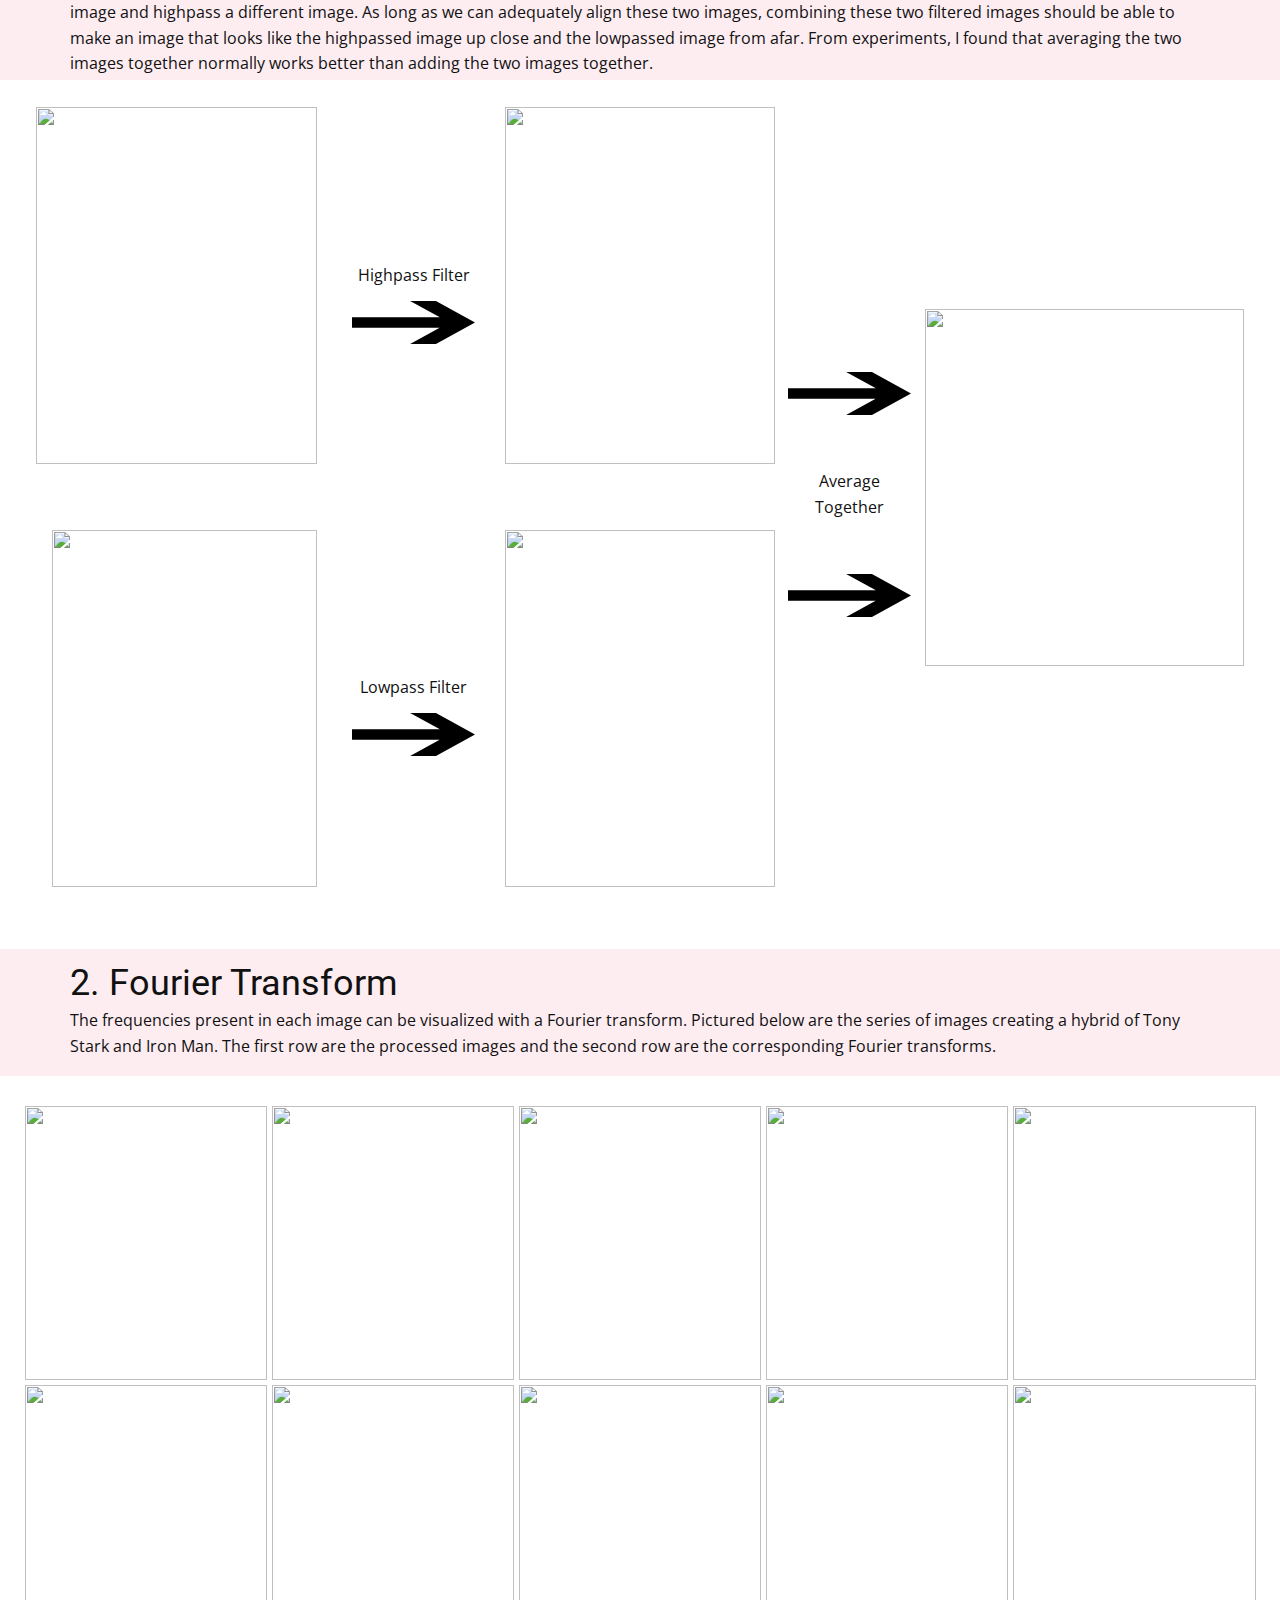
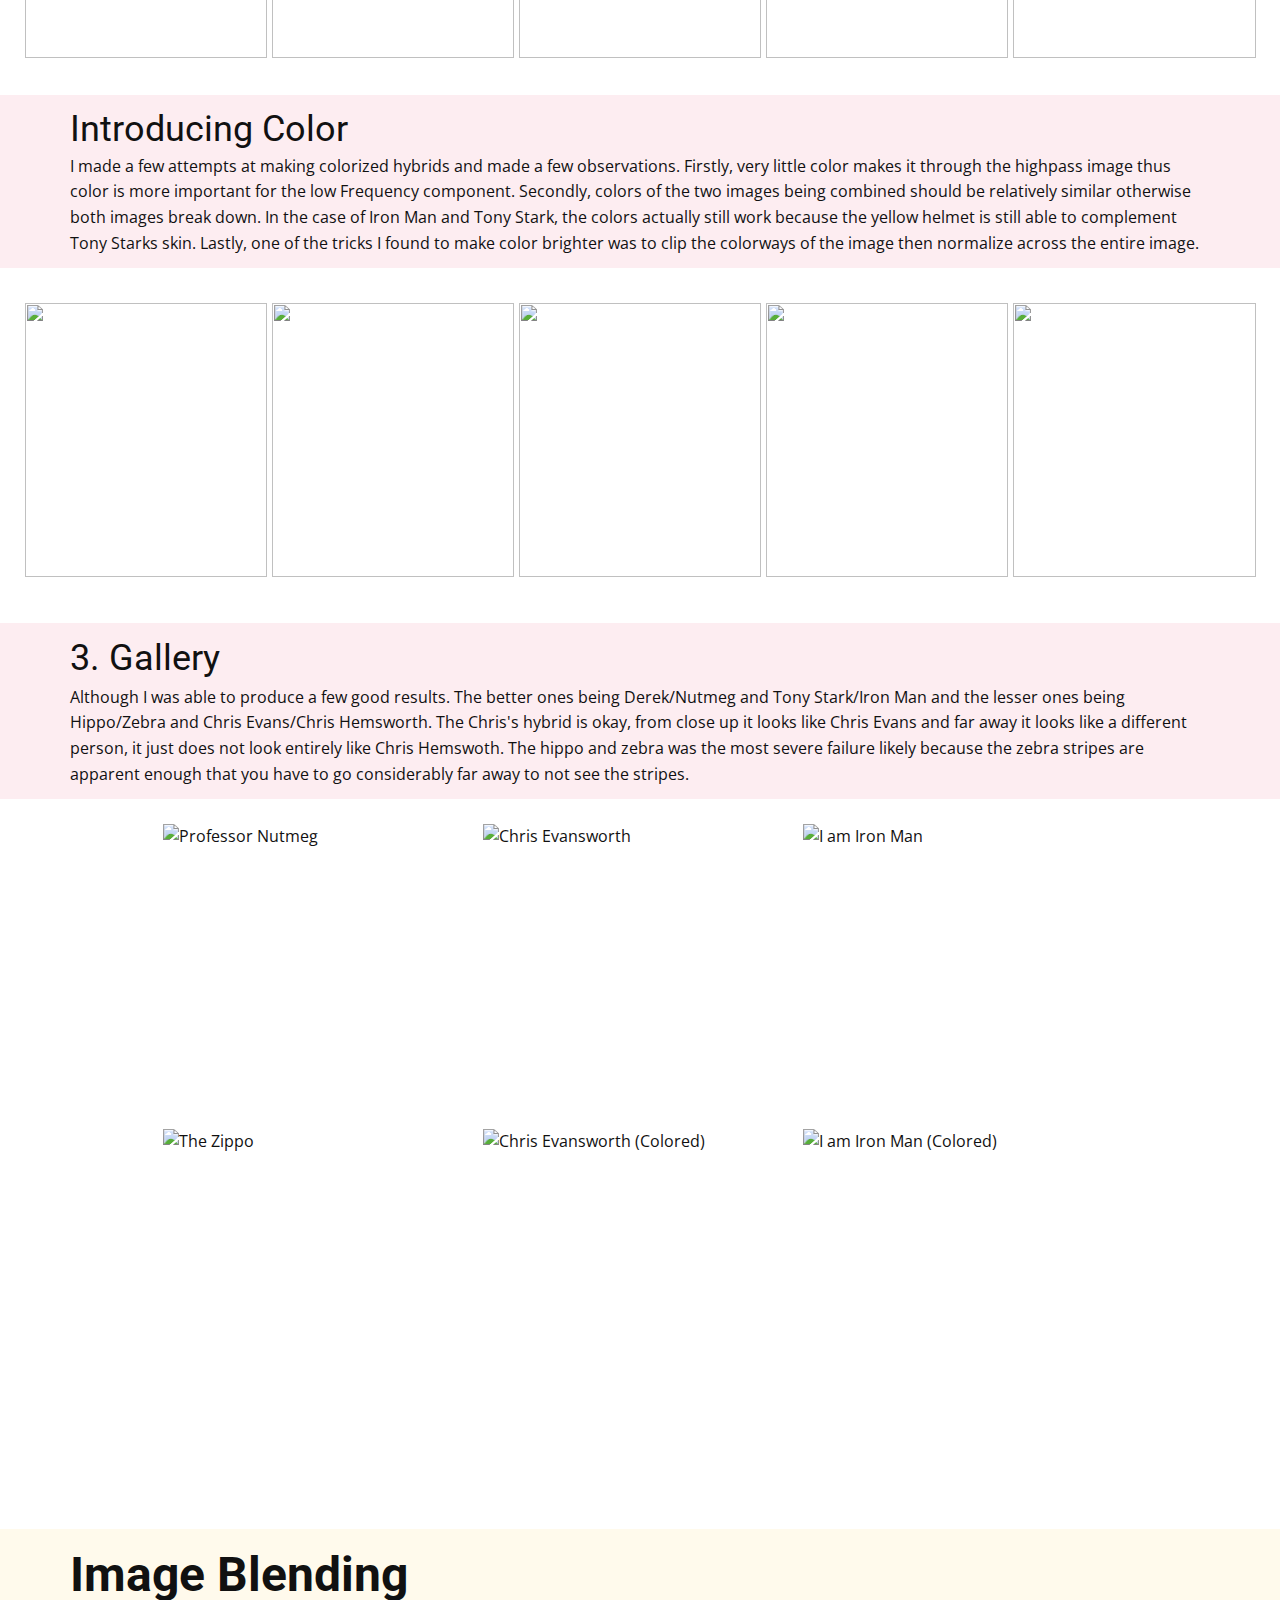
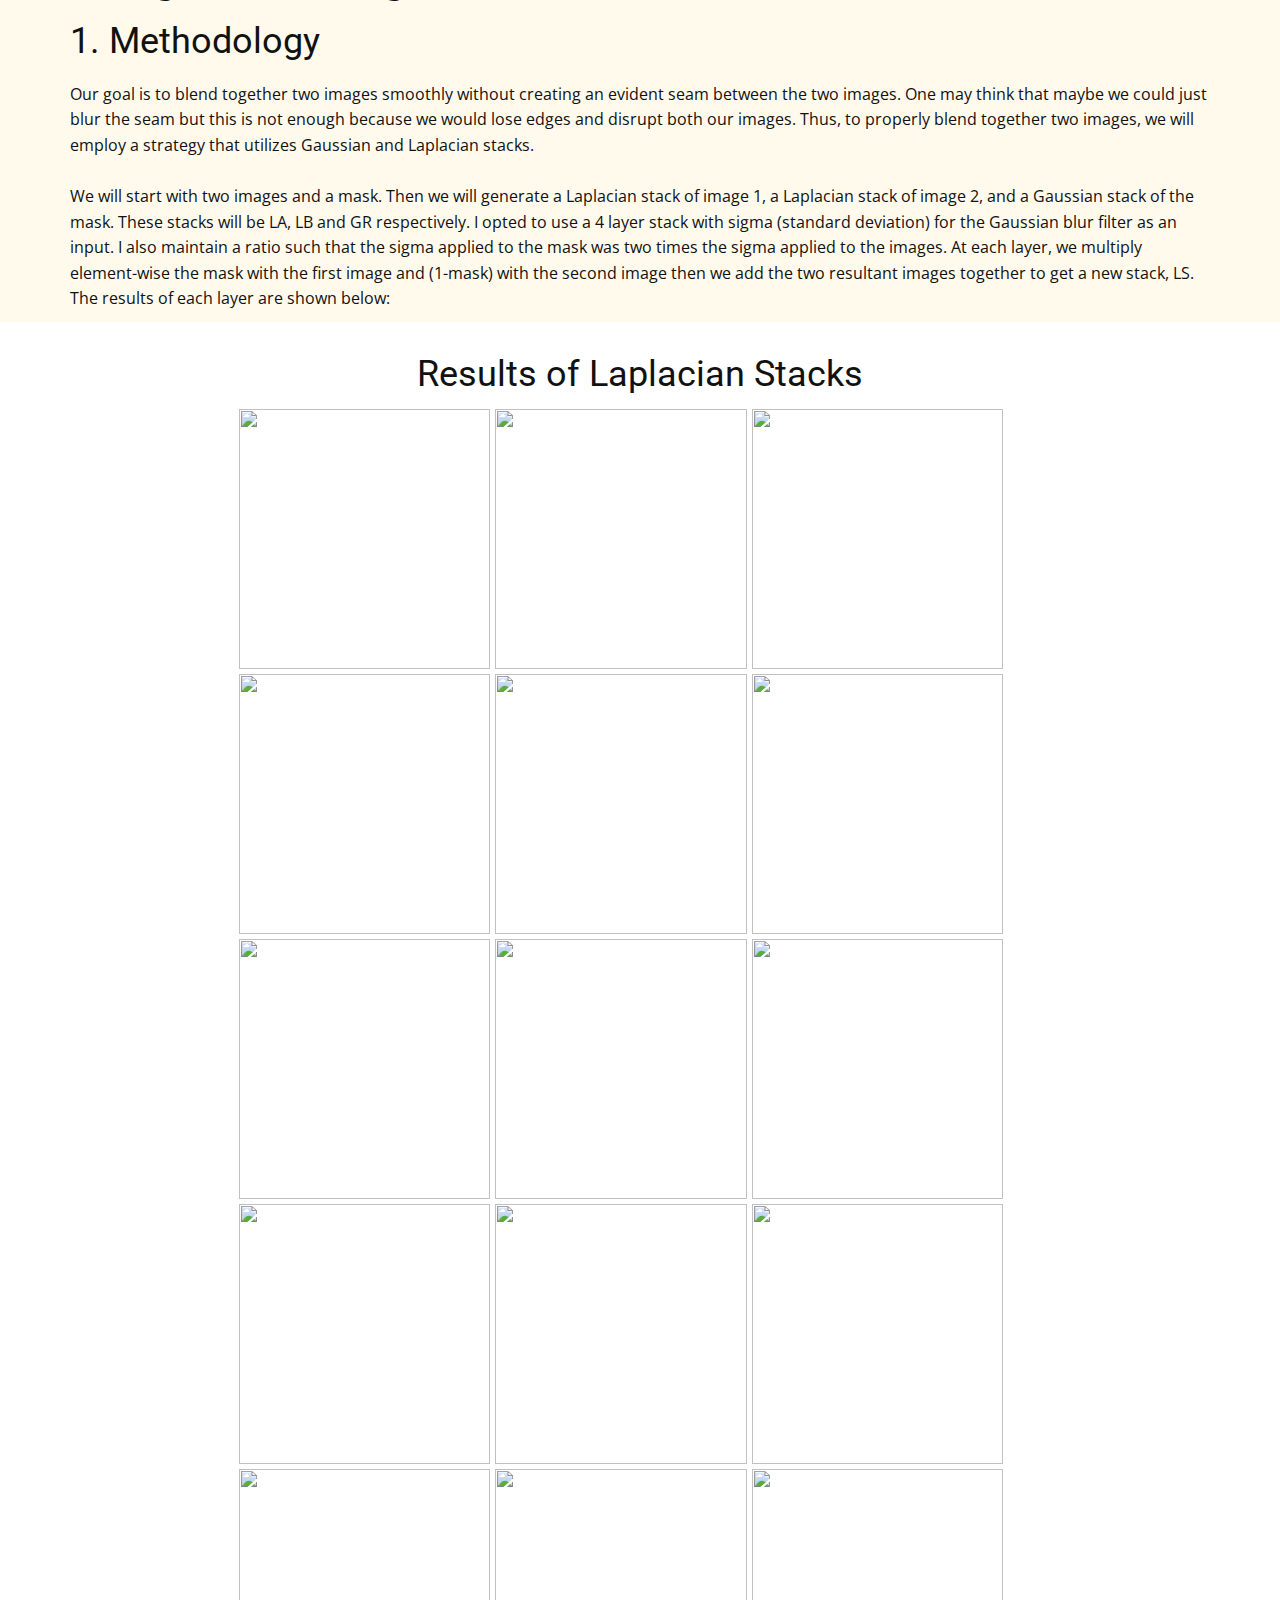
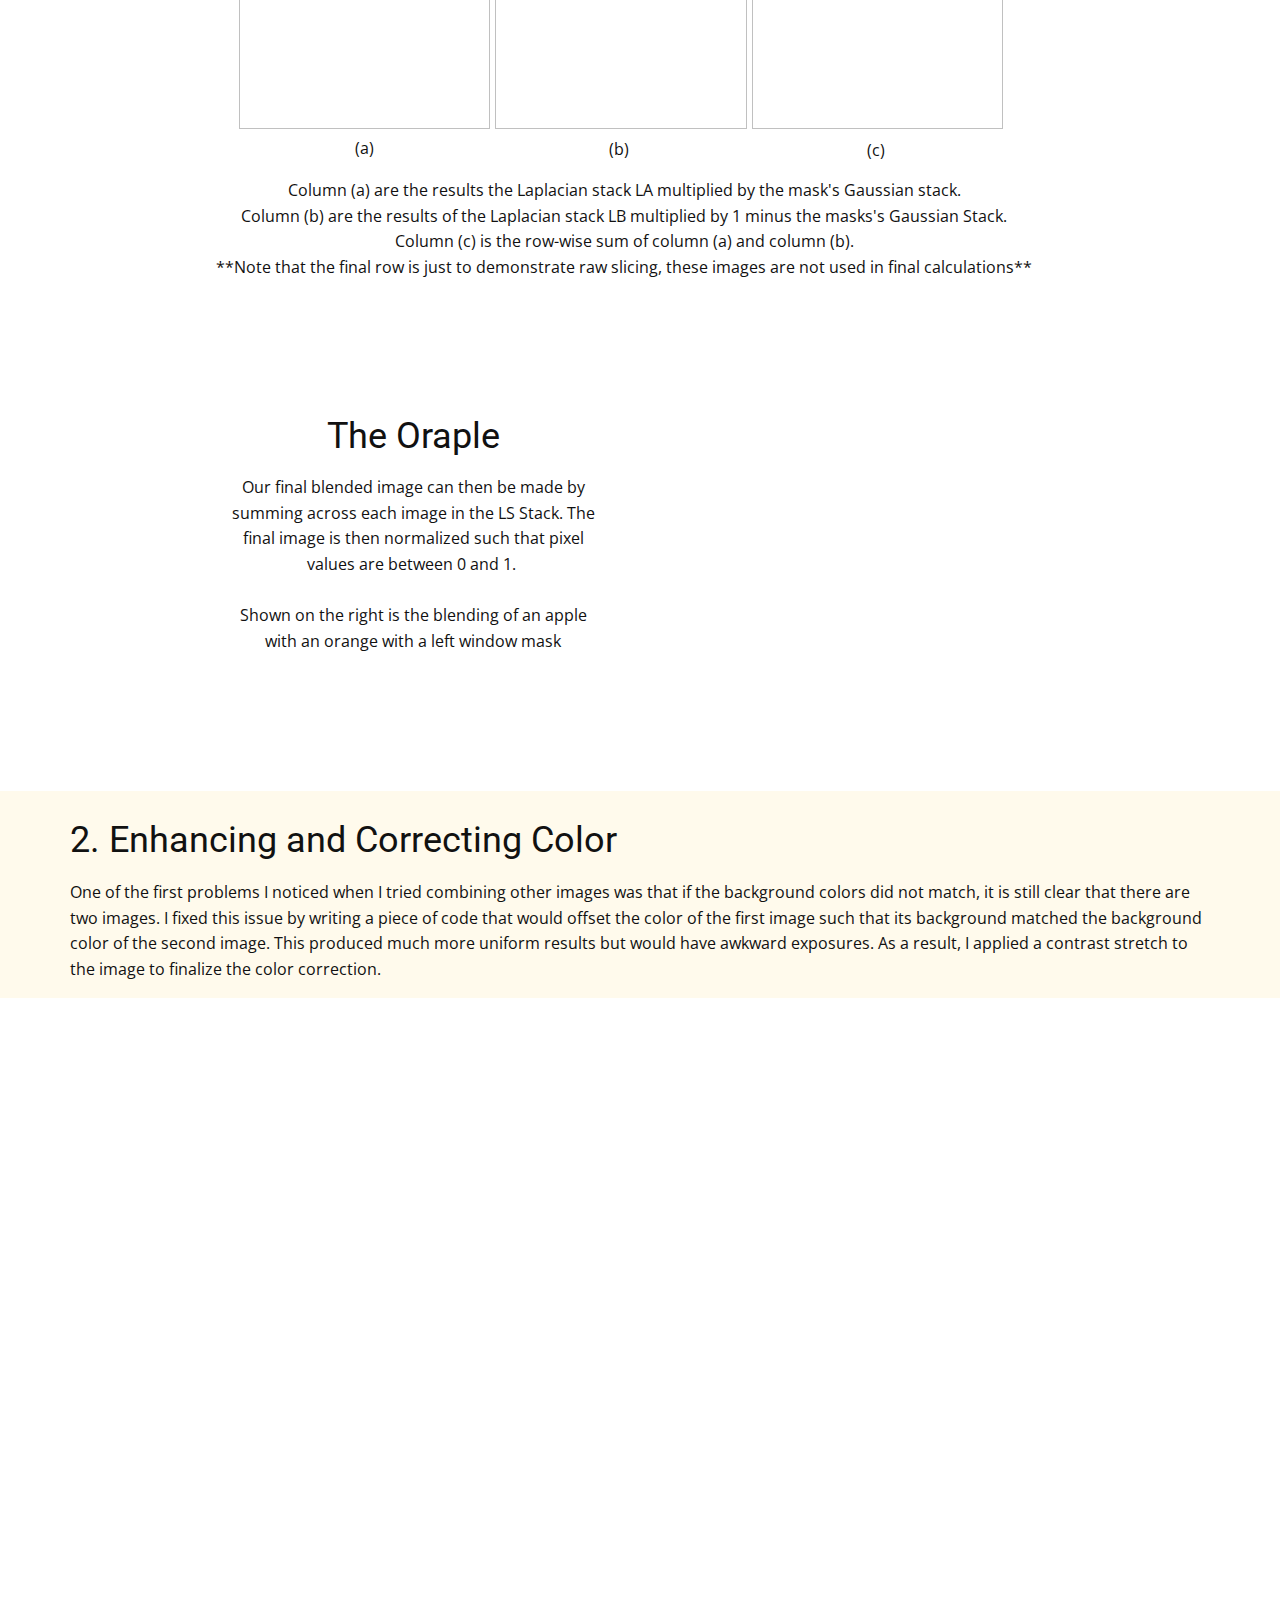
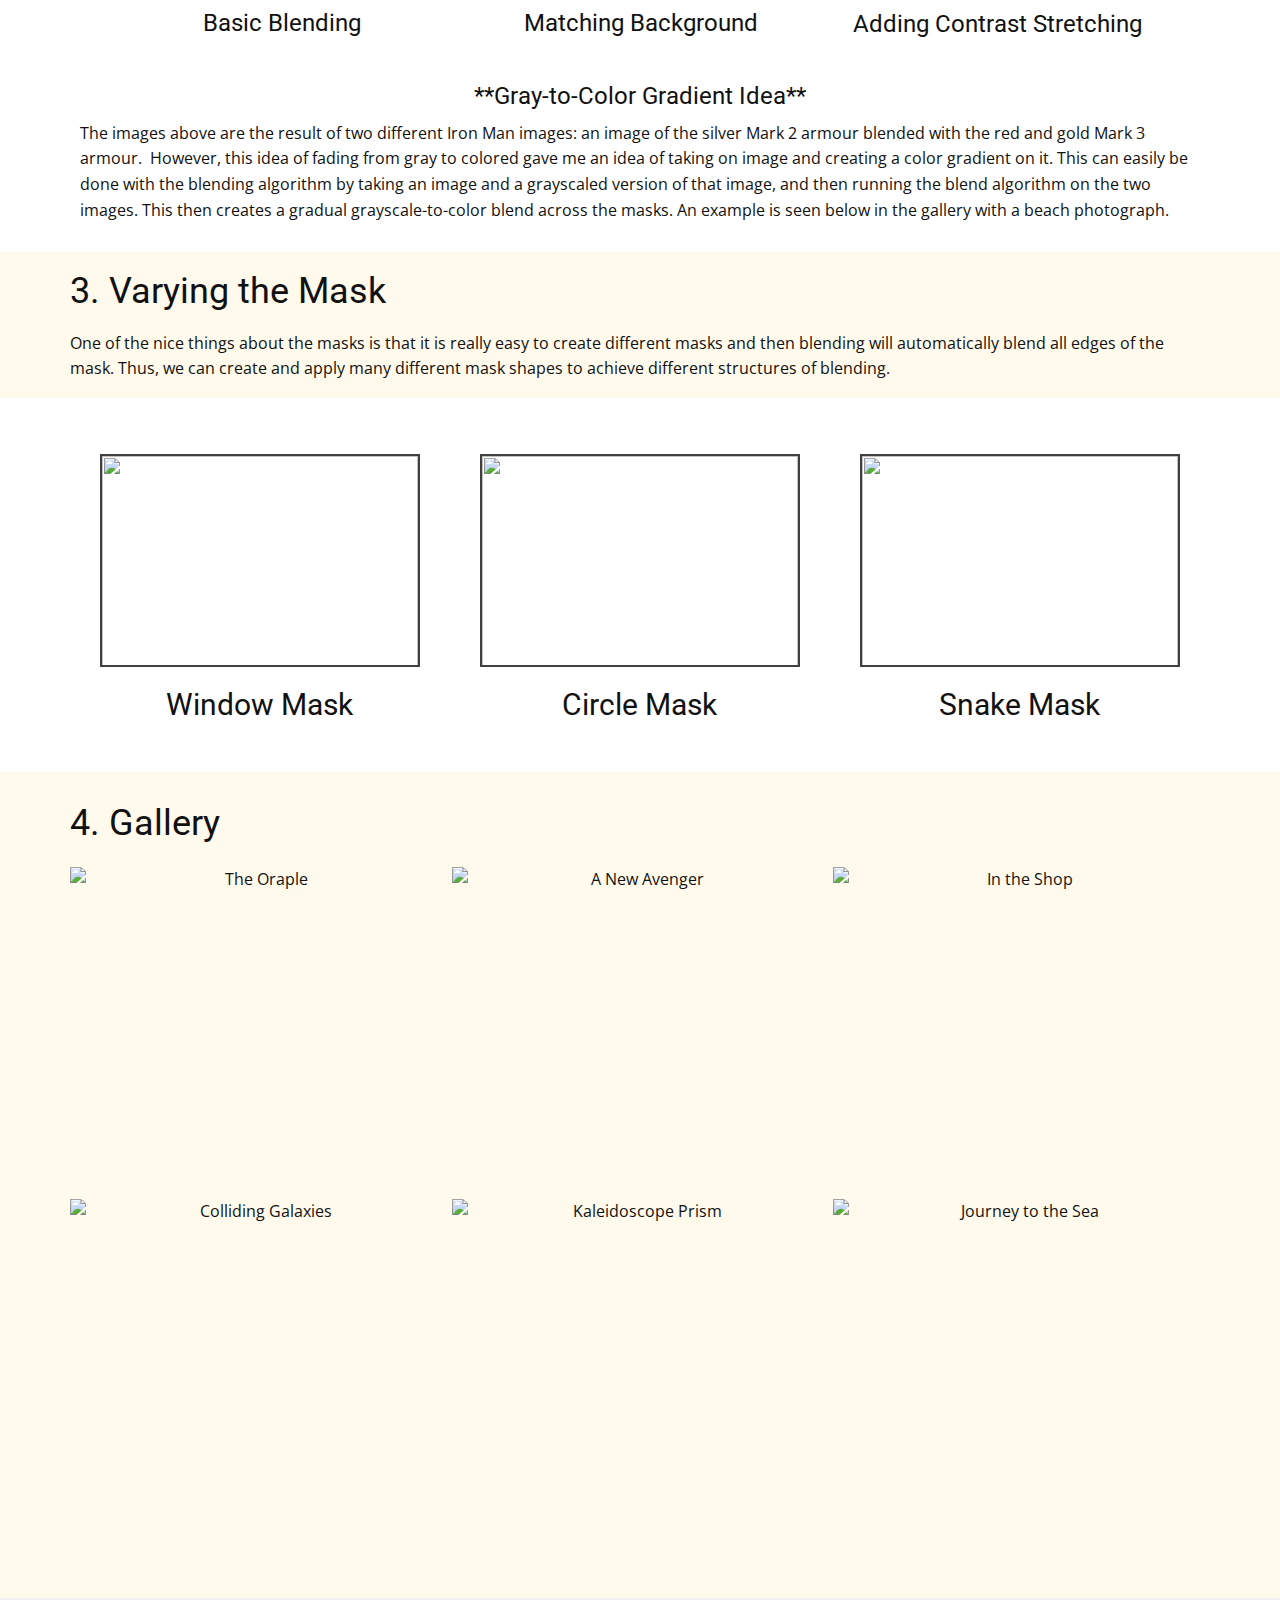
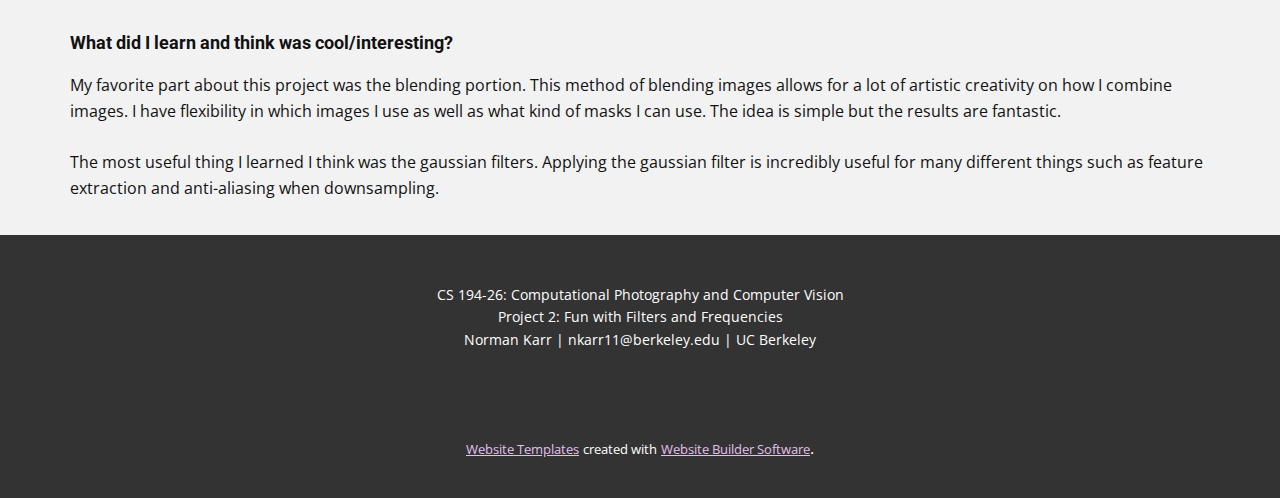
==== commit 854f77d4: "updated links" ====
--- a/filters-and-frequencies/index.html
+++ b/filters-and-frequencies/index.html
@@ -50,7 +50,7 @@
             </a>
           </div>
           <div class="u-custom-menu u-nav-container" wfd-invisible="true">
-            <ul class="u-nav u-spacing-30 u-unstyled u-nav-1"><li class="u-nav-item"><a class="u-border-2 u-border-active-palette-1-base u-border-hover-palette-1-base u-border-no-left u-border-no-right u-border-no-top u-button-style u-nav-link u-text-active-palette-1-base u-text-grey-90 u-text-hover-grey-90" href="Prokudin-Gorskii.html" style="padding: 10px 0px;">Prokudin-Gorskii</a>
+            <ul class="u-nav u-spacing-30 u-unstyled u-nav-1"><li class="u-nav-item"><a class="u-border-2 u-border-active-palette-1-base u-border-hover-palette-1-base u-border-no-left u-border-no-right u-border-no-top u-button-style u-nav-link u-text-active-palette-1-base u-text-grey-90 u-text-hover-grey-90" href="https://normankarr.com/computational-photography/prokudin-gorskii/" style="padding: 10px 0px;">Prokudin-Gorskii</a>
 </li><li class="u-nav-item"><a class="u-border-2 u-border-active-palette-1-base u-border-hover-palette-1-base u-border-no-left u-border-no-right u-border-no-top u-button-style u-nav-link u-text-active-palette-1-base u-text-grey-90 u-text-hover-grey-90" href="https://normankarr.com/computational-photography/filters-and-frequencies/" style="padding: 10px 0px;">Filters and Frequencies</a>
 </li></ul>
           </div>
@@ -58,7 +58,7 @@
             <div class="u-black u-container-style u-inner-container-layout u-opacity u-opacity-95 u-sidenav">
               <div class="u-sidenav-overflow">
                 <div class="u-menu-close"></div>
-                <ul class="u-align-center u-nav u-popupmenu-items u-unstyled u-nav-2"><li class="u-nav-item"><a class="u-button-style u-nav-link" href="Prokudin-Gorskii.html" style="padding: 10px 0px;">Prokudin-Gorskii</a>
+                <ul class="u-align-center u-nav u-popupmenu-items u-unstyled u-nav-2"><li class="u-nav-item"><a class="u-button-style u-nav-link" href="https://normankarr.com/computational-photography/prokudin-gorskii/" style="padding: 10px 0px;">Prokudin-Gorskii</a>
 </li><li class="u-nav-item"><a class="u-button-style u-nav-link" href="https://normankarr.com/computational-photography/filters-and-frequencies/" style="padding: 10px 0px;">Filters and Frequencies</a>
 </li></ul>
               </div>
@@ -78,7 +78,7 @@
       </div>
     </section>
     <section class="u-clearfix u-white u-section-2" id="sec-5e29">
-      <div class="u-clearfix u-sheet u-valign-middle u-sheet-1">
+      <div class="u-clearfix u-sheet u-sheet-1">
         <h1 class="u-align-center u-text u-text-1">Table of Contents</h1>
         <div class="u-expanded-width u-list u-list-1">
           <div class="u-repeater u-repeater-1">
@@ -125,17 +125,13 @@
     </section>
     <section class="u-clearfix u-white u-section-3" id="sec-fc50">
       <div class="u-expanded-width u-palette-1-light-3 u-shape u-shape-rectangle u-shape-1"></div>
+      <h1 class="u-text u-text-default u-text-1">
+        <span style="font-weight: 700;">Fun with Filters</span>
+        <br>
+      </h1>
+      <h2 class="u-text u-text-default u-text-2">1. Finite Difference Operators</h2>
+      <p class="u-text u-text-3">The first filters I experimented with are the primitive difference operators Dx and Dy. Convolving an image with Dx should produce activations where there are vertical edges and convolving with Dy should produce activations where there are horizontal edges. Additionally, if we add together these two gradients, we should get a rough outline of the image. Unfortunately, since images tend to be noisy, we first attempt to remove some of the noise by thresholding the activations. I found that zeroing any activations below a threshold of 0.25 performed well at minimizing noise. The results of these convolutions are displayed below.</p>
       <div class="u-container-style u-group u-group-1">
-        <div class="u-container-layout">
-          <h1 class="u-text u-text-default u-text-1">
-            <span style="font-weight: 700;">Fun with Filters</span>
-            <br>
-          </h1>
-          <h2 class="u-text u-text-default u-text-2">1. Finite Difference Operators</h2>
-          <p class="u-text u-text-3">The first filters I experimented with are the primitive difference operators Dx and Dy. Convolving an image with Dx should produce activations where there are vertical edges and convolving with Dy should produce activations where there are horizontal edges. Additionally, if we add together these two gradients, we should get a rough outline of the image. Unfortunately, since images tend to be noisy, we first attempt to remove some of the noise by thresholding the activations. I found that zeroing any activations below a threshold of 0.25 performed well at minimizing noise. The results of these convolutions are displayed below.</p>
-        </div>
-      </div>
-      <div class="u-container-style u-group u-group-2">
         <div class="u-container-layout">
           <img class="u-image u-image-default u-image-1" src="images/ScreenShot2021-09-20at9.04.27PM.png" alt="" data-image-width="318" data-image-height="188">
           <img class="u-image u-image-default u-image-2" src="images/ScreenShot2021-09-20at9.04.34PM.png" alt="" data-image-width="404" data-image-height="124">
@@ -144,25 +140,25 @@
       <div class="u-list u-list-1">
         <div class="u-repeater u-repeater-1">
           <div class="u-container-style u-list-item u-repeater-item">
-            <div class="u-container-layout u-similar-container u-container-layout-3">
+            <div class="u-container-layout u-similar-container u-container-layout-2">
               <img alt="" class="u-expanded-width u-image u-image-default u-image-3" data-image-width="540" data-image-height="542" src="images/cameraman.png">
               <h5 class="u-text u-text-default u-text-4">Original Image</h5>
             </div>
           </div>
           <div class="u-container-style u-list-item u-repeater-item">
-            <div class="u-container-layout u-similar-container u-container-layout-4">
+            <div class="u-container-layout u-similar-container u-container-layout-3">
               <img alt="" class="u-expanded-width u-image u-image-default u-image-4" data-image-width="540" data-image-height="542" src="images/cameramanx1.png">
               <h5 class="u-text u-text-default u-text-5">Convolved with Dx</h5>
             </div>
           </div>
           <div class="u-container-style u-list-item u-repeater-item">
-            <div class="u-container-layout u-similar-container u-container-layout-5">
+            <div class="u-container-layout u-similar-container u-container-layout-4">
               <img alt="" class="u-expanded-width u-image u-image-default u-image-5" data-image-width="540" data-image-height="542" src="images/cameramany1.png">
               <h5 class="u-text u-text-default u-text-6">Convolved with Dy</h5>
             </div>
           </div>
           <div class="u-container-style u-list-item u-repeater-item">
-            <div class="u-container-layout u-similar-container u-container-layout-6">
+            <div class="u-container-layout u-similar-container u-container-layout-5">
               <img alt="" class="u-expanded-width u-image u-image-default u-image-6" data-image-width="540" data-image-height="542" src="images/cameramantot1.png">
               <h5 class="u-text u-text-default u-text-7">Sum of Gradx and Grady</h5>
             </div>
@@ -172,29 +168,25 @@
     </section>
     <section class="u-clearfix u-white u-section-4" id="sec-cf10">
       <div class="u-expanded-width u-palette-1-light-3 u-shape u-shape-rectangle u-shape-1"></div>
-      <div class="u-container-style u-group u-group-1">
-        <div class="u-container-layout">
-          <h2 class="u-text u-text-default u-text-1">2. Derivative of Gaussians</h2>
-          <p class="u-text u-text-2">Above, we solved the noise issue using thresholding. However, there is a better way to minimize noise: low-pass filtering. We first filter out the high frequencies by applying a Gaussian kernel then applying the derivative kernels. Luckily, since convolution is associative, we just just convolve the derivative filter with the gaussian filter and use these new filters are our low-pass edge detectors.</p>
-        </div>
-      </div>
+      <h2 class="u-text u-text-default u-text-1">2. Derivative of Gaussians</h2>
+      <p class="u-text u-text-2">Above, we solved the noise issue using thresholding. However, there is a better way to minimize noise: low-pass filtering. We first filter out the high frequencies by applying a Gaussian kernel then applying the derivative kernels. Luckily, since convolution is associative, we just just convolve the derivative filter with the gaussian filter and use these new filters are our low-pass edge detectors.</p>
       <h2 class="u-text u-text-default u-text-3">Filters</h2>
       <div class="u-list u-list-1">
         <div class="u-repeater u-repeater-1">
           <div class="u-container-style u-list-item u-repeater-item">
-            <div class="u-container-layout u-similar-container u-container-layout-2">
+            <div class="u-container-layout u-similar-container u-container-layout-1">
               <img alt="" class="u-image u-image-default u-image-1" data-image-width="11" data-image-height="11" src="images/gaussian_kernel2.png">
               <p class="u-text u-text-default u-text-4">Gaussian Kernel</p>
             </div>
           </div>
           <div class="u-container-style u-list-item u-repeater-item">
-            <div class="u-container-layout u-similar-container u-container-layout-3">
+            <div class="u-container-layout u-similar-container u-container-layout-2">
               <img alt="" class="u-image u-image-contain u-image-default u-image-2" data-image-width="12" data-image-height="11" src="images/bdx1.png">
               <p class="u-text u-text-default u-text-5">Gaussian convolved with Dx (DxoG)</p>
             </div>
           </div>
           <div class="u-container-style u-list-item u-repeater-item">
-            <div class="u-container-layout u-similar-container u-container-layout-4">
+            <div class="u-container-layout u-similar-container u-container-layout-3">
               <img alt="" class="u-image u-image-contain u-image-default u-image-3" data-image-width="11" data-image-height="12" src="images/bdy1.png">
               <p class="u-text u-text-default u-text-6">Gaussian convolved with Dy (DyoG)</p>
             </div>
@@ -205,19 +197,19 @@
       <div class="u-list u-list-2">
         <div class="u-repeater u-repeater-2">
           <div class="u-align-center u-container-style u-list-item u-repeater-item">
-            <div class="u-container-layout u-similar-container u-container-layout-5">
+            <div class="u-container-layout u-similar-container u-container-layout-4">
               <img alt="" class="u-image u-image-default u-image-4" data-image-width="540" data-image-height="542" src="images/cameramanbdx.png">
               <p class="u-text u-text-default u-text-8">DxoG convolved with Cameraman</p>
             </div>
           </div>
           <div class="u-align-center u-container-style u-list-item u-repeater-item">
-            <div class="u-container-layout u-similar-container u-container-layout-6">
+            <div class="u-container-layout u-similar-container u-container-layout-5">
               <img alt="" class="u-image u-image-contain u-image-default u-image-5" data-image-width="540" data-image-height="542" src="images/cameramanbdy.png">
               <p class="u-text u-text-default u-text-9"> DyoG convolved with Cameraman</p>
             </div>
           </div>
           <div class="u-align-center u-container-style u-list-item u-repeater-item">
-            <div class="u-container-layout u-similar-container u-container-layout-7">
+            <div class="u-container-layout u-similar-container u-container-layout-6">
               <img alt="" class="u-image u-image-contain u-image-default u-image-6" data-image-width="540" data-image-height="542" src="images/cameramanbdtot.png">
               <p class="u-text u-text-default u-text-10">DxoG + DyoG convolved with Cameraman</p>
             </div>
@@ -909,5 +901,16 @@
         <p class="u-small-text u-text u-text-variant u-text-1">CS 194-26: Computational Photography and Computer Vision<br>Project 2: Fun with Filters and Frequencies<br>Norman Karr | nkarr11@berkeley.edu | UC Berkeley
         </p>
       </div></footer>
+    <section class="u-backlink u-clearfix u-grey-80">
+      <a class="u-link" href="https://nicepage.com/website-templates" target="_blank">
+        <span>Website Templates</span>
+      </a>
+      <p class="u-text">
+        <span>created with</span>
+      </p>
+      <a class="u-link" href="https://nicepage.com/" target="_blank">
+        <span>Website Builder Software</span>
+      </a>. 
+    </section>
   </body>
 </html>--- a/filters-and-frequencies/Filters-and-Frequencies.css
+++ b/filters-and-frequencies/Filters-and-Frequencies.css
@@ -0,0 +1,3291 @@
+.u-section-1 {
+  background-image: url("images/p1-p2-snake.png");
+  background-position: 50% 50%;
+}
+
+.u-section-1 .u-sheet-1 {
+  min-height: 946px;
+}
+
+.u-section-1 .u-shape-1 {
+  width: 739px;
+  height: 280px;
+  margin: 60px auto 0 201px;
+}
+
+.u-section-1 .u-text-1 {
+  font-weight: 700;
+  line-height: 79.2px;
+  margin: -219px 94px 0;
+}
+
+.u-section-1 .u-text-2 {
+  font-weight: normal;
+  margin: -182px auto 0 480px;
+}
+
+.u-section-1 .u-text-3 {
+  text-transform: none;
+  font-weight: normal;
+  letter-spacing: normal;
+  font-size: 1.25rem;
+  margin: 162px 378px 93px 404px;
+}
+
+@media (max-width: 1199px) {
+  .u-section-1 .u-sheet-1 {
+    min-height: 780px;
+  }
+
+  .u-section-1 .u-text-1 {
+    margin-left: 0;
+    margin-right: 0;
+  }
+
+  .u-section-1 .u-text-2 {
+    margin-left: 395px;
+  }
+
+  .u-section-1 .u-text-3 {
+    margin-right: 278px;
+    margin-bottom: 60px;
+    margin-left: 304px;
+  }
+}
+
+@media (max-width: 991px) {
+  .u-section-1 .u-sheet-1 {
+    min-height: 597px;
+  }
+
+  .u-section-1 .u-shape-1 {
+    width: 720px;
+    margin-left: 0;
+  }
+
+  .u-section-1 .u-text-2 {
+    margin-left: 303px;
+  }
+
+  .u-section-1 .u-text-3 {
+    margin-right: 168px;
+    margin-left: 194px;
+  }
+}
+
+@media (max-width: 767px) {
+  .u-section-1 .u-sheet-1 {
+    min-height: 448px;
+  }
+
+  .u-section-1 .u-shape-1 {
+    width: 540px;
+  }
+
+  .u-section-1 .u-text-2 {
+    margin-left: 227px;
+  }
+
+  .u-section-1 .u-text-3 {
+    margin-right: 78px;
+    margin-left: 104px;
+  }
+}
+
+@media (max-width: 575px) {
+  .u-section-1 .u-sheet-1 {
+    min-height: 282px;
+  }
+
+  .u-section-1 .u-shape-1 {
+    width: 340px;
+  }
+
+  .u-section-1 .u-text-2 {
+    margin-left: 143px;
+  }
+
+  .u-section-1 .u-text-3 {
+    font-size: 1.125rem;
+    margin-left: 0;
+    margin-right: 0;
+  }
+}.u-section-2 {
+  background-image: none;
+}
+
+.u-section-2 .u-sheet-1 {
+  min-height: 630px;
+}
+
+.u-section-2 .u-text-1 {
+  width: 427px;
+  margin: 47px auto 0;
+}
+
+.u-section-2 .u-list-1 {
+  grid-template-rows: auto;
+  margin-top: 32px;
+  margin-bottom: 47px;
+}
+
+.u-section-2 .u-repeater-1 {
+  grid-template-columns: 25% 25% 25% 25%;
+  min-height: 452px;
+  grid-gap: 0px 0px;
+}
+
+.u-section-2 .u-list-item-1 {
+  background-image: none;
+}
+
+.u-section-2 .u-container-layout-1 {
+  padding: 20px 11px 20px 13px;
+}
+
+.u-section-2 .u-image-1 {
+  height: 213px;
+  margin: 0 auto 0 1px;
+}
+
+.u-section-2 .u-text-2 {
+  margin: 20px auto 0 1px;
+}
+
+.u-section-2 .u-text-3 {
+  margin: 20px 1px 0;
+}
+
+.u-section-2 .u-list-item-2 {
+  background-image: none;
+}
+
+.u-section-2 .u-container-layout-2 {
+  padding: 20px 11px 20px 13px;
+}
+
+.u-section-2 .u-image-2 {
+  height: 213px;
+  margin: 0 auto 0 1px;
+}
+
+.u-section-2 .u-text-4 {
+  margin: 20px auto 0 1px;
+}
+
+.u-section-2 .u-text-5 {
+  margin: 20px 1px 0;
+}
+
+.u-section-2 .u-list-item-3 {
+  background-image: none;
+}
+
+.u-section-2 .u-container-layout-3 {
+  padding: 20px 11px 20px 13px;
+}
+
+.u-section-2 .u-image-3 {
+  height: 213px;
+  margin: 0 auto 0 1px;
+}
+
+.u-section-2 .u-text-6 {
+  margin: 20px auto 0 1px;
+}
+
+.u-section-2 .u-text-7 {
+  margin: 20px 1px 0;
+}
+
+.u-section-2 .u-list-item-4 {
+  background-image: none;
+}
+
+.u-section-2 .u-container-layout-4 {
+  padding: 20px 11px 20px 13px;
+}
+
+.u-section-2 .u-image-4 {
+  height: 213px;
+  margin: 0 auto 0 1px;
+}
+
+.u-section-2 .u-text-8 {
+  margin: 20px auto 0 1px;
+}
+
+.u-section-2 .u-text-9 {
+  margin: 20px 1px 0;
+}
+
+@media (max-width: 1199px) {
+  .u-section-2 .u-repeater-1 {
+    min-height: 373px;
+  }
+
+  .u-section-2 .u-image-1 {
+    height: 172px;
+    margin-right: initial;
+    margin-left: initial;
+  }
+
+  .u-section-2 .u-text-3 {
+    margin-right: 0;
+  }
+
+  .u-section-2 .u-image-2 {
+    height: 172px;
+    margin-right: initial;
+    margin-left: initial;
+  }
+
+  .u-section-2 .u-text-5 {
+    margin-right: 0;
+  }
+
+  .u-section-2 .u-image-3 {
+    height: 172px;
+    margin-right: initial;
+    margin-left: initial;
+  }
+
+  .u-section-2 .u-text-7 {
+    margin-right: 0;
+  }
+
+  .u-section-2 .u-image-4 {
+    height: 172px;
+    margin-right: initial;
+    margin-left: initial;
+  }
+
+  .u-section-2 .u-text-9 {
+    margin-right: 0;
+  }
+}
+
+@media (max-width: 991px) {
+  .u-section-2 .u-repeater-1 {
+    grid-template-columns: 50% 50%;
+    min-height: 1143px;
+  }
+
+  .u-section-2 .u-image-1 {
+    height: 274px;
+    margin-right: initial;
+    margin-left: initial;
+  }
+
+  .u-section-2 .u-image-2 {
+    height: 274px;
+    margin-right: initial;
+    margin-left: initial;
+  }
+
+  .u-section-2 .u-image-3 {
+    height: 274px;
+    margin-right: initial;
+    margin-left: initial;
+  }
+
+  .u-section-2 .u-image-4 {
+    height: 274px;
+    margin-right: initial;
+    margin-left: initial;
+  }
+}
+
+@media (max-width: 767px) {
+  .u-section-2 .u-repeater-1 {
+    grid-template-columns: 100%;
+  }
+
+  .u-section-2 .u-container-layout-1 {
+    padding-left: 10px;
+    padding-right: 10px;
+  }
+
+  .u-section-2 .u-image-1 {
+    height: 424px;
+    margin-right: initial;
+    margin-left: initial;
+  }
+
+  .u-section-2 .u-container-layout-2 {
+    padding-left: 10px;
+    padding-right: 10px;
+  }
+
+  .u-section-2 .u-image-2 {
+    height: 424px;
+    margin-right: initial;
+    margin-left: initial;
+  }
+
+  .u-section-2 .u-container-layout-3 {
+    padding-left: 10px;
+    padding-right: 10px;
+  }
+
+  .u-section-2 .u-image-3 {
+    height: 424px;
+    margin-right: initial;
+    margin-left: initial;
+  }
+
+  .u-section-2 .u-container-layout-4 {
+    padding-left: 10px;
+    padding-right: 10px;
+  }
+
+  .u-section-2 .u-image-4 {
+    height: 424px;
+    margin-right: initial;
+    margin-left: initial;
+  }
+}
+
+@media (max-width: 575px) {
+  .u-section-2 .u-text-1 {
+    width: 340px;
+  }
+
+  .u-section-2 .u-image-1 {
+    height: 261px;
+    margin-right: initial;
+    margin-left: initial;
+  }
+
+  .u-section-2 .u-image-2 {
+    height: 261px;
+    margin-right: initial;
+    margin-left: initial;
+  }
+
+  .u-section-2 .u-image-3 {
+    height: 261px;
+    margin-right: initial;
+    margin-left: initial;
+  }
+
+  .u-section-2 .u-image-4 {
+    height: 261px;
+    margin-right: initial;
+    margin-left: initial;
+  }
+}.u-section-3 {
+  background-image: none;
+  min-height: 1086px;
+}
+
+.u-section-3 .u-shape-1 {
+  height: 267px;
+  margin-top: 0;
+  margin-bottom: 0;
+}
+
+.u-section-3 .u-text-1 {
+  margin: -253px auto 0 calc(((100% - 1140px) / 2));
+}
+
+.u-section-3 .u-text-2 {
+  margin: 13px auto 0 calc(((100% - 1140px) / 2));
+}
+
+.u-section-3 .u-text-3 {
+  margin: 11px calc(((100% - 1140px) / 2) + 26px) 0 calc(((100% - 1140px) / 2) + 2px);
+}
+
+.u-section-3 .u-group-1 {
+  width: 745px;
+  min-height: 143px;
+  height: auto;
+  margin: 29px calc(((100% - 1140px) / 2) + 174px) 0 auto;
+}
+
+.u-section-3 .u-image-1 {
+  width: 241px;
+  height: 135px;
+  margin: 0 152px 0 auto;
+}
+
+.u-section-3 .u-image-2 {
+  width: 339px;
+  height: 93px;
+  margin: -120px auto 0 0;
+}
+
+.u-section-3 .u-list-1 {
+  width: 1140px;
+  grid-template-rows: auto;
+  margin: 0 auto 60px;
+}
+
+.u-section-3 .u-repeater-1 {
+  grid-template-columns: 25% 25% 25% 25%;
+  min-height: 342px;
+  grid-gap: 0px 0px;
+}
+
+.u-section-3 .u-container-layout-2 {
+  padding: 5px;
+}
+
+.u-section-3 .u-image-3 {
+  height: 277px;
+  margin-top: 0;
+  margin-bottom: 0;
+}
+
+.u-section-3 .u-text-4 {
+  margin: 15px auto 0;
+}
+
+.u-section-3 .u-container-layout-3 {
+  padding: 5px;
+}
+
+.u-section-3 .u-image-4 {
+  height: 277px;
+  margin-top: 0;
+  margin-bottom: 0;
+}
+
+.u-section-3 .u-text-5 {
+  margin: 15px auto 0;
+}
+
+.u-section-3 .u-container-layout-4 {
+  padding: 5px;
+}
+
+.u-section-3 .u-image-5 {
+  height: 277px;
+  margin-top: 0;
+  margin-bottom: 0;
+}
+
+.u-section-3 .u-text-6 {
+  margin: 15px auto 0;
+}
+
+.u-section-3 .u-container-layout-5 {
+  padding: 5px;
+}
+
+.u-section-3 .u-image-6 {
+  height: 277px;
+  margin-top: 0;
+  margin-bottom: 0;
+}
+
+.u-section-3 .u-text-7 {
+  margin: 15px auto 0;
+}
+
+@media (max-width: 1199px) {
+  .u-section-3 .u-shape-1 {
+    margin-top: 25px;
+  }
+
+  .u-section-3 .u-text-1 {
+    margin-top: -278px;
+    margin-left: calc(((100% - 940px) / 2));
+  }
+
+  .u-section-3 .u-text-2 {
+    margin-left: calc(((100% - 940px) / 2));
+  }
+
+  .u-section-3 .u-text-3 {
+    margin-left: calc(((100% - 940px) / 2));
+    margin-right: calc(((100% - 940px) / 2));
+  }
+
+  .u-section-3 .u-group-1 {
+    margin-right: calc(((100% - 940px) / 2) + 174px);
+    height: auto;
+  }
+
+  .u-section-3 .u-list-1 {
+    width: 940px;
+  }
+
+  .u-section-3 .u-repeater-1 {
+    min-height: 282px;
+  }
+
+  .u-section-3 .u-image-3 {
+    height: 227px;
+  }
+
+  .u-section-3 .u-image-4 {
+    height: 227px;
+  }
+
+  .u-section-3 .u-image-5 {
+    height: 227px;
+  }
+
+  .u-section-3 .u-image-6 {
+    height: 227px;
+  }
+}
+
+@media (max-width: 991px) {
+  .u-section-3 {
+    min-height: 1400px;
+  }
+
+  .u-section-3 .u-shape-1 {
+    margin-top: 50px;
+  }
+
+  .u-section-3 .u-text-1 {
+    margin-top: -303px;
+    margin-left: calc(((100% - 720px) / 2));
+  }
+
+  .u-section-3 .u-text-2 {
+    margin-left: calc(((100% - 720px) / 2));
+  }
+
+  .u-section-3 .u-text-3 {
+    margin-left: calc(((100% - 720px) / 2));
+    margin-right: calc(((100% - 720px) / 2));
+  }
+
+  .u-section-3 .u-group-1 {
+    width: 720px;
+    margin-right: calc(((100% - 720px) / 2));
+  }
+
+  .u-section-3 .u-list-1 {
+    width: 720px;
+  }
+
+  .u-section-3 .u-repeater-1 {
+    grid-template-columns: 50% 50%;
+    min-height: 864px;
+  }
+
+  .u-section-3 .u-image-3 {
+    height: 353px;
+  }
+
+  .u-section-3 .u-image-4 {
+    height: 353px;
+  }
+
+  .u-section-3 .u-image-5 {
+    height: 353px;
+  }
+
+  .u-section-3 .u-image-6 {
+    height: 353px;
+  }
+}
+
+@media (max-width: 767px) {
+  .u-section-3 {
+    min-height: 2947px;
+  }
+
+  .u-section-3 .u-shape-1 {
+    margin-top: 125px;
+  }
+
+  .u-section-3 .u-text-1 {
+    margin-top: -378px;
+    margin-left: calc(((100% - 540px) / 2));
+  }
+
+  .u-section-3 .u-text-2 {
+    margin-left: calc(((100% - 540px) / 2));
+  }
+
+  .u-section-3 .u-text-3 {
+    margin-left: calc(((100% - 540px) / 2));
+    margin-right: calc(((100% - 540px) / 2));
+  }
+
+  .u-section-3 .u-group-1 {
+    width: 540px;
+    margin-right: calc(((100% - 540px) / 2));
+  }
+
+  .u-section-3 .u-list-1 {
+    width: 540px;
+  }
+
+  .u-section-3 .u-repeater-1 {
+    grid-template-columns: 100%;
+  }
+
+  .u-section-3 .u-image-3 {
+    height: 535px;
+  }
+
+  .u-section-3 .u-image-4 {
+    height: 535px;
+  }
+
+  .u-section-3 .u-image-5 {
+    height: 535px;
+  }
+
+  .u-section-3 .u-image-6 {
+    height: 535px;
+  }
+}
+
+@media (max-width: 575px) {
+  .u-section-3 {
+    min-height: 2238px;
+  }
+
+  .u-section-3 .u-shape-1 {
+    margin-top: 224px;
+  }
+
+  .u-section-3 .u-text-1 {
+    margin-top: -477px;
+    margin-left: calc(((100% - 340px) / 2));
+  }
+
+  .u-section-3 .u-text-2 {
+    margin-left: calc(((100% - 340px) / 2));
+  }
+
+  .u-section-3 .u-text-3 {
+    margin-left: calc(((100% - 340px) / 2));
+    margin-right: calc(((100% - 340px) / 2));
+  }
+
+  .u-section-3 .u-group-1 {
+    width: 340px;
+    margin-right: calc(((100% - 340px) / 2));
+  }
+
+  .u-section-3 .u-image-1 {
+    margin-right: 99px;
+  }
+
+  .u-section-3 .u-list-1 {
+    width: 340px;
+  }
+
+  .u-section-3 .u-image-3 {
+    height: 333px;
+  }
+
+  .u-section-3 .u-image-4 {
+    height: 333px;
+  }
+
+  .u-section-3 .u-image-5 {
+    height: 333px;
+  }
+
+  .u-section-3 .u-image-6 {
+    height: 333px;
+  }
+}.u-section-4 {
+  background-image: none;
+  min-height: 1300px;
+}
+
+.u-section-4 .u-shape-1 {
+  height: 155px;
+  margin-top: 3px;
+  margin-bottom: 0;
+}
+
+.u-section-4 .u-text-1 {
+  margin: -135px auto 0 calc(((100% - 1140px) / 2));
+}
+
+.u-section-4 .u-text-2 {
+  margin: 8px calc(((100% - 1140px) / 2) + 17px) 0 calc(((100% - 1140px) / 2));
+}
+
+.u-section-4 .u-text-3 {
+  margin: 56px auto 0;
+}
+
+.u-section-4 .u-list-1 {
+  width: 1140px;
+  grid-template-rows: auto;
+  margin: 24px auto 0;
+}
+
+.u-section-4 .u-repeater-1 {
+  grid-template-columns: 33.3333% 33.3333% 33.3333%;
+  min-height: 400px;
+  grid-gap: 0px 0px;
+}
+
+.u-section-4 .u-container-layout-1 {
+  padding: 5px;
+}
+
+.u-section-4 .u-image-1 {
+  height: 350px;
+  margin-top: 0;
+  margin-bottom: 0;
+  width: 350px;
+}
+
+.u-section-4 .u-text-4 {
+  margin: 15px auto 0;
+}
+
+.u-section-4 .u-container-layout-2 {
+  padding: 5px;
+}
+
+.u-section-4 .u-image-2 {
+  height: 350px;
+  margin-top: 0;
+  margin-bottom: 0;
+  width: 350px;
+}
+
+.u-section-4 .u-text-5 {
+  margin: 15px auto 0;
+}
+
+.u-section-4 .u-container-layout-3 {
+  padding: 5px;
+}
+
+.u-section-4 .u-image-3 {
+  height: 350px;
+  margin-top: 0;
+  margin-bottom: 0;
+  width: 350px;
+}
+
+.u-section-4 .u-text-6 {
+  margin: 15px auto 0;
+}
+
+.u-section-4 .u-text-7 {
+  margin: 16px auto 0;
+}
+
+.u-section-4 .u-list-2 {
+  width: 1140px;
+  grid-template-rows: auto;
+  margin: 23px auto 0;
+}
+
+.u-section-4 .u-repeater-2 {
+  grid-template-columns: 33.3333% 33.3333% 33.3333%;
+  min-height: 425px;
+  grid-gap: 0px 0px;
+}
+
+.u-section-4 .u-container-layout-4 {
+  padding: 5px;
+}
+
+.u-section-4 .u-image-4 {
+  height: 350px;
+  margin-top: 0;
+  margin-bottom: 0;
+  width: 350px;
+}
+
+.u-section-4 .u-text-8 {
+  margin: 15px auto 0;
+}
+
+.u-section-4 .u-container-layout-5 {
+  padding: 5px;
+}
+
+.u-section-4 .u-image-5 {
+  height: 350px;
+  margin-top: 0;
+  margin-bottom: 0;
+  width: 350px;
+}
+
+.u-section-4 .u-text-9 {
+  margin: 15px auto 0;
+}
+
+.u-section-4 .u-container-layout-6 {
+  padding: 5px;
+}
+
+.u-section-4 .u-image-6 {
+  height: 350px;
+  margin-top: 0;
+  margin-bottom: 0;
+  width: 350px;
+}
+
+.u-section-4 .u-text-10 {
+  margin: 15px auto 0;
+}
+
+.u-section-4 .u-text-11 {
+  font-weight: 700;
+  margin: 0 calc(((100% - 1140px) / 2) + 17px) 0 calc(((100% - 1140px) / 2));
+}
+
+.u-section-4 .u-text-12 {
+  margin: 8px calc(((100% - 1140px) / 2) + 17px) 29px calc(((100% - 1140px) / 2));
+}
+
+@media (max-width: 1199px) {
+  .u-section-4 .u-text-1 {
+    margin-left: calc(((100% - 940px) / 2));
+  }
+
+  .u-section-4 .u-text-2 {
+    margin-left: calc(((100% - 940px) / 2));
+    margin-right: calc(((100% - 940px) / 2));
+  }
+
+  .u-section-4 .u-text-3 {
+    margin-top: 31px;
+  }
+
+  .u-section-4 .u-list-1 {
+    width: 940px;
+    margin-top: 49px;
+  }
+
+  .u-section-4 .u-repeater-1 {
+    min-height: 330px;
+  }
+
+  .u-section-4 .u-list-2 {
+    width: 940px;
+  }
+
+  .u-section-4 .u-repeater-2 {
+    min-height: 350px;
+  }
+
+  .u-section-4 .u-text-11 {
+    margin-right: calc(((100% - 940px) / 2));
+    margin-left: calc(((100% - 940px) / 2));
+  }
+
+  .u-section-4 .u-text-12 {
+    margin-left: calc(((100% - 940px) / 2));
+    margin-right: calc(((100% - 940px) / 2));
+  }
+}
+
+@media (max-width: 991px) {
+  .u-section-4 .u-text-1 {
+    margin-left: calc(((100% - 720px) / 2));
+  }
+
+  .u-section-4 .u-text-2 {
+    margin-left: calc(((100% - 720px) / 2));
+    margin-right: calc(((100% - 720px) / 2));
+  }
+
+  .u-section-4 .u-text-3 {
+    margin-top: 6px;
+  }
+
+  .u-section-4 .u-list-1 {
+    width: 720px;
+    margin-top: 74px;
+  }
+
+  .u-section-4 .u-repeater-1 {
+    grid-template-columns: 50% 50%;
+    min-height: 758px;
+  }
+
+  .u-section-4 .u-list-2 {
+    width: 720px;
+  }
+
+  .u-section-4 .u-repeater-2 {
+    grid-template-columns: 50% 50%;
+    min-height: 804px;
+  }
+
+  .u-section-4 .u-text-11 {
+    margin-right: calc(((100% - 720px) / 2));
+    margin-left: calc(((100% - 720px) / 2));
+  }
+
+  .u-section-4 .u-text-12 {
+    margin-left: calc(((100% - 720px) / 2));
+    margin-right: calc(((100% - 720px) / 2));
+  }
+}
+
+@media (max-width: 767px) {
+  .u-section-4 .u-text-1 {
+    margin-left: calc(((100% - 540px) / 2));
+  }
+
+  .u-section-4 .u-text-2 {
+    margin-left: calc(((100% - 540px) / 2));
+    margin-right: calc(((100% - 540px) / 2));
+  }
+
+  .u-section-4 .u-text-3 {
+    margin-top: -19px;
+  }
+
+  .u-section-4 .u-list-1 {
+    width: 540px;
+    margin-top: 99px;
+  }
+
+  .u-section-4 .u-repeater-1 {
+    grid-template-columns: 100%;
+  }
+
+  .u-section-4 .u-list-2 {
+    width: 540px;
+  }
+
+  .u-section-4 .u-repeater-2 {
+    grid-template-columns: 100%;
+  }
+
+  .u-section-4 .u-text-11 {
+    margin-right: calc(((100% - 540px) / 2));
+    margin-left: calc(((100% - 540px) / 2));
+  }
+
+  .u-section-4 .u-text-12 {
+    margin-left: calc(((100% - 540px) / 2));
+    margin-right: calc(((100% - 540px) / 2));
+  }
+}
+
+@media (max-width: 575px) {
+  .u-section-4 .u-text-1 {
+    margin-left: calc(((100% - 340px) / 2));
+  }
+
+  .u-section-4 .u-text-2 {
+    margin-top: -5px;
+    margin-left: calc(((100% - 340px) / 2));
+    margin-right: calc(((100% - 340px) / 2));
+  }
+
+  .u-section-4 .u-text-3 {
+    margin-top: -106px;
+  }
+
+  .u-section-4 .u-list-1 {
+    width: 340px;
+    margin-top: 199px;
+  }
+
+  .u-section-4 .u-image-1 {
+    height: 330px;
+    width: 330px;
+  }
+
+  .u-section-4 .u-image-2 {
+    height: 330px;
+    width: 330px;
+  }
+
+  .u-section-4 .u-image-3 {
+    height: 330px;
+    width: 330px;
+  }
+
+  .u-section-4 .u-list-2 {
+    width: 340px;
+  }
+
+  .u-section-4 .u-image-4 {
+    height: 330px;
+    width: 330px;
+  }
+
+  .u-section-4 .u-image-5 {
+    height: 330px;
+    width: 330px;
+  }
+
+  .u-section-4 .u-image-6 {
+    height: 330px;
+    width: 330px;
+  }
+
+  .u-section-4 .u-text-11 {
+    margin-right: calc(((100% - 340px) / 2));
+    margin-left: calc(((100% - 340px) / 2));
+  }
+
+  .u-section-4 .u-text-12 {
+    margin-left: calc(((100% - 340px) / 2));
+    margin-right: calc(((100% - 340px) / 2));
+  }
+}.u-section-5 {
+  background-image: none;
+  min-height: 1414px;
+}
+
+.u-section-5 .u-shape-1 {
+  height: 269px;
+  margin-top: 0;
+  margin-bottom: 0;
+}
+
+.u-section-5 .u-group-1 {
+  width: 1140px;
+  min-height: 231px;
+  margin: -248px auto 0;
+}
+
+.u-section-5 .u-text-1 {
+  margin: 0 auto 0 0;
+}
+
+.u-section-5 .u-text-2 {
+  margin: 20px auto 0 0;
+}
+
+.u-section-5 .u-text-3 {
+  margin: 20px 0 0;
+}
+
+.u-section-5 .u-image-1 {
+  width: 570px;
+  height: 136px;
+  margin: 37px auto 0;
+}
+
+.u-section-5 .u-text-4 {
+  width: 791px;
+  margin: 0 auto;
+}
+
+.u-section-5 .u-text-5 {
+  margin: 28px auto 0;
+}
+
+.u-section-5 .u-list-1 {
+  grid-template-rows: auto;
+  width: 1018px;
+  margin: 418px calc(((100% - 1140px) / 2) + 42px) 0 auto;
+}
+
+.u-section-5 .u-repeater-1 {
+  grid-template-columns: 33.3333% 33.3333% 33.3333%;
+  min-height: 429px;
+  grid-gap: 0px 0px;
+}
+
+.u-section-5 .u-container-layout-2 {
+  padding: 0;
+}
+
+.u-section-5 .u-image-2 {
+  height: 373px;
+  margin-top: 0;
+  margin-bottom: 0;
+}
+
+.u-section-5 .u-text-6 {
+  margin: 0 auto;
+}
+
+.u-section-5 .u-container-layout-3 {
+  padding: 0;
+}
+
+.u-section-5 .u-image-3 {
+  height: 373px;
+  margin-top: 0;
+  margin-bottom: 0;
+}
+
+.u-section-5 .u-text-7 {
+  margin: 0 auto;
+}
+
+.u-section-5 .u-container-layout-4 {
+  padding: 0;
+}
+
+.u-section-5 .u-image-4 {
+  height: 373px;
+  margin-top: 0;
+  margin-bottom: 0;
+}
+
+.u-section-5 .u-text-8 {
+  margin: 0 auto;
+}
+
+.u-section-5 .u-list-2 {
+  grid-template-rows: auto;
+  width: 1018px;
+  margin: -825px calc(((100% - 1140px) / 2) + 42px) 422px auto;
+}
+
+.u-section-5 .u-repeater-2 {
+  grid-template-columns: 33.3333% 33.3333% 33.3333%;
+  min-height: 403px;
+  grid-gap: 0px 0px;
+}
+
+.u-section-5 .u-container-layout-5 {
+  padding: 0;
+}
+
+.u-section-5 .u-text-9 {
+  margin: 0 auto;
+}
+
+.u-section-5 .u-image-5 {
+  height: 373px;
+  margin-top: 2px;
+  margin-bottom: 0;
+}
+
+.u-section-5 .u-container-layout-6 {
+  padding: 0;
+}
+
+.u-section-5 .u-text-10 {
+  margin: 0 auto;
+}
+
+.u-section-5 .u-image-6 {
+  height: 373px;
+  margin-top: 2px;
+  margin-bottom: 0;
+}
+
+.u-section-5 .u-container-layout-7 {
+  padding: 0;
+}
+
+.u-section-5 .u-text-11 {
+  margin: 0 auto;
+}
+
+.u-section-5 .u-image-7 {
+  height: 373px;
+  margin-top: 2px;
+  margin-bottom: 0;
+}
+
+@media (max-width: 1199px) {
+  .u-section-5 .u-group-1 {
+    width: 940px;
+  }
+
+  .u-section-5 .u-list-1 {
+    width: 940px;
+    height: auto;
+    margin-right: calc(((100% - 940px) / 2));
+  }
+
+  .u-section-5 .u-image-2 {
+    height: 344px;
+  }
+
+  .u-section-5 .u-image-3 {
+    height: 344px;
+  }
+
+  .u-section-5 .u-image-4 {
+    height: 344px;
+  }
+
+  .u-section-5 .u-list-2 {
+    width: 940px;
+    height: auto;
+    margin-right: calc(((100% - 940px) / 2));
+  }
+
+  .u-section-5 .u-image-5 {
+    height: 344px;
+  }
+
+  .u-section-5 .u-image-6 {
+    height: 344px;
+  }
+
+  .u-section-5 .u-image-7 {
+    height: 344px;
+  }
+}
+
+@media (max-width: 991px) {
+  .u-section-5 .u-group-1 {
+    width: 720px;
+  }
+
+  .u-section-5 .u-text-4 {
+    width: 720px;
+  }
+
+  .u-section-5 .u-list-1 {
+    width: 720px;
+    margin-right: calc(((100% - 720px) / 2));
+  }
+
+  .u-section-5 .u-repeater-1 {
+    grid-template-columns: 50% 50%;
+  }
+
+  .u-section-5 .u-image-2 {
+    height: 395px;
+  }
+
+  .u-section-5 .u-image-3 {
+    height: 395px;
+  }
+
+  .u-section-5 .u-image-4 {
+    height: 395px;
+  }
+
+  .u-section-5 .u-list-2 {
+    width: 720px;
+    margin-right: calc(((100% - 720px) / 2));
+  }
+
+  .u-section-5 .u-repeater-2 {
+    grid-template-columns: 50% 50%;
+  }
+
+  .u-section-5 .u-image-5 {
+    height: 395px;
+  }
+
+  .u-section-5 .u-image-6 {
+    height: 395px;
+  }
+
+  .u-section-5 .u-image-7 {
+    height: 395px;
+  }
+}
+
+@media (max-width: 767px) {
+  .u-section-5 {
+    min-height: 2333px;
+  }
+
+  .u-section-5 .u-group-1 {
+    width: 540px;
+  }
+
+  .u-section-5 .u-image-1 {
+    width: 540px;
+    height: 128px;
+  }
+
+  .u-section-5 .u-text-4 {
+    width: 540px;
+  }
+
+  .u-section-5 .u-list-1 {
+    width: 540px;
+    margin-right: calc(((100% - 540px) / 2));
+  }
+
+  .u-section-5 .u-repeater-1 {
+    grid-template-columns: 100%;
+  }
+
+  .u-section-5 .u-image-2 {
+    height: 593px;
+  }
+
+  .u-section-5 .u-image-3 {
+    height: 593px;
+  }
+
+  .u-section-5 .u-image-4 {
+    height: 593px;
+  }
+
+  .u-section-5 .u-list-2 {
+    width: 540px;
+    margin-right: calc(((100% - 540px) / 2));
+  }
+
+  .u-section-5 .u-repeater-2 {
+    grid-template-columns: 100%;
+  }
+
+  .u-section-5 .u-image-5 {
+    height: 593px;
+  }
+
+  .u-section-5 .u-image-6 {
+    height: 593px;
+  }
+
+  .u-section-5 .u-image-7 {
+    height: 593px;
+  }
+}
+
+@media (max-width: 575px) {
+  .u-section-5 {
+    min-height: 1359px;
+  }
+
+  .u-section-5 .u-group-1 {
+    width: 340px;
+  }
+
+  .u-section-5 .u-image-1 {
+    width: 340px;
+    height: 81px;
+  }
+
+  .u-section-5 .u-text-4 {
+    width: 340px;
+  }
+
+  .u-section-5 .u-list-1 {
+    width: 340px;
+    margin-right: calc(((100% - 340px) / 2));
+  }
+
+  .u-section-5 .u-image-2 {
+    height: 373px;
+  }
+
+  .u-section-5 .u-image-3 {
+    height: 373px;
+  }
+
+  .u-section-5 .u-image-4 {
+    height: 373px;
+  }
+
+  .u-section-5 .u-list-2 {
+    width: 340px;
+    margin-right: calc(((100% - 340px) / 2));
+  }
+
+  .u-section-5 .u-image-5 {
+    height: 373px;
+  }
+
+  .u-section-5 .u-image-6 {
+    height: 373px;
+  }
+
+  .u-section-5 .u-image-7 {
+    height: 373px;
+  }
+}.u-section-6 {
+  background-image: none;
+  min-height: 737px;
+}
+
+.u-section-6 .u-shape-1 {
+  height: 169px;
+  margin-top: 0;
+  margin-bottom: 0;
+}
+
+.u-section-6 .u-group-1 {
+  width: 1140px;
+  min-height: 138px;
+  margin: -147px auto 0;
+}
+
+.u-section-6 .u-text-1 {
+  margin: 0 auto 0 0;
+}
+
+.u-section-6 .u-text-2 {
+  margin: 24px 0 0;
+}
+
+.u-section-6 .u-gallery-1 {
+  height: 423px;
+  margin-top: 63px;
+  margin-bottom: 0;
+  grid-gap: 17px 17px;
+}
+
+.u-section-6 .u-gallery-inner-1 {
+  grid-template-columns: auto auto auto;
+  grid-gap: 0px 0px;
+}
+
+.u-section-6 .u-back-image-1 {
+  object-position: 64.09% 50%;
+}
+
+.u-section-6 .u-over-slide-1 {
+  background-image: linear-gradient(0deg, rgba(0,0,0,0.2), rgba(0,0,0,0.2));
+  padding: 20px;
+}
+
+.u-section-6 .u-back-image-2 {
+  object-position: 62.86% 50%;
+}
+
+.u-section-6 .u-over-slide-2 {
+  background-image: linear-gradient(0deg, rgba(0,0,0,0.2), rgba(0,0,0,0.2));
+  padding: 20px;
+}
+
+.u-section-6 .u-back-image-3 {
+  object-position: 61.94% 50%;
+}
+
+.u-section-6 .u-over-slide-3 {
+  background-image: linear-gradient(0deg, rgba(0,0,0,0.2), rgba(0,0,0,0.2));
+  padding: 20px;
+}
+
+.u-section-6 .u-text-3 {
+  margin: 12px 584px 0;
+}
+
+.u-section-6 .u-text-4 {
+  margin: -25px calc(((100% - 1140px) / 2) + 24px) 0 calc(((100% - 1140px) / 2) + 917px);
+}
+
+.u-section-6 .u-text-5 {
+  margin: -25px 1034px 54px 134px;
+}
+
+@media (max-width: 1199px) {
+  .u-section-6 {
+    min-height: 663px;
+  }
+
+  .u-section-6 .u-group-1 {
+    width: 940px;
+  }
+
+  .u-section-6 .u-gallery-1 {
+    height: 349px;
+  }
+
+  .u-section-6 .u-gallery-inner-1 {
+    grid-template-columns: repeat(3, auto);
+  }
+
+  .u-section-6 .u-text-3 {
+    width: 133px;
+    margin-left: 484px;
+    margin-right: 484px;
+  }
+
+  .u-section-6 .u-text-4 {
+    margin-right: calc(((100% - 940px) / 2));
+    margin-left: calc(((100% - 940px) / 2) + 741px);
+  }
+
+  .u-section-6 .u-text-5 {
+    width: 133px;
+    margin-left: 34px;
+    margin-right: 934px;
+  }
+}
+
+@media (max-width: 991px) {
+  .u-section-6 {
+    min-height: 1116px;
+  }
+
+  .u-section-6 .u-group-1 {
+    width: 720px;
+  }
+
+  .u-section-6 .u-gallery-1 {
+    height: 802px;
+    margin-top: 88px;
+  }
+
+  .u-section-6 .u-gallery-inner-1 {
+    grid-template-columns: repeat(2, auto);
+  }
+
+  .u-section-6 .u-text-3 {
+    margin-left: 374px;
+    margin-right: 374px;
+  }
+
+  .u-section-6 .u-text-4 {
+    margin-right: calc(((100% - 720px) / 2));
+    margin-left: calc(((100% - 720px) / 2) + 521px);
+  }
+
+  .u-section-6 .u-text-5 {
+    margin-left: 0;
+    margin-right: 748px;
+  }
+}
+
+@media (max-width: 767px) {
+  .u-section-6 {
+    min-height: 2119px;
+  }
+
+  .u-section-6 .u-group-1 {
+    width: 540px;
+  }
+
+  .u-section-6 .u-gallery-1 {
+    height: 1805px;
+    margin-top: 113px;
+  }
+
+  .u-section-6 .u-gallery-inner-1 {
+    grid-template-columns: repeat(1, auto);
+  }
+
+  .u-section-6 .u-text-3 {
+    margin-left: 284px;
+    margin-right: 284px;
+  }
+
+  .u-section-6 .u-text-4 {
+    margin-right: calc(((100% - 540px) / 2));
+    margin-left: calc(((100% - 540px) / 2) + 341px);
+  }
+
+  .u-section-6 .u-text-5 {
+    margin-right: 568px;
+  }
+}
+
+@media (max-width: 575px) {
+  .u-section-6 {
+    min-height: 1450px;
+  }
+
+  .u-section-6 .u-group-1 {
+    width: 340px;
+  }
+
+  .u-section-6 .u-gallery-1 {
+    height: 1136px;
+    margin-top: 150px;
+  }
+
+  .u-section-6 .u-text-3 {
+    margin-left: 184px;
+    margin-right: 184px;
+  }
+
+  .u-section-6 .u-text-4 {
+    margin-right: calc(((100% - 340px) / 2));
+    margin-left: calc(((100% - 340px) / 2) + 141px);
+  }
+
+  .u-section-6 .u-text-5 {
+    margin-right: 368px;
+  }
+}.u-section-7 {
+  background-image: none;
+  min-height: 1146px;
+}
+
+.u-section-7 .u-shape-1 {
+  height: 277px;
+  margin-top: 0;
+  margin-bottom: 0;
+}
+
+.u-section-7 .u-group-1 {
+  width: 1140px;
+  min-height: 249px;
+  margin: -257px auto 0;
+}
+
+.u-section-7 .u-text-1 {
+  margin-left: 0;
+  margin-top: 0;
+  margin-bottom: 0;
+}
+
+.u-section-7 .u-text-2 {
+  margin: 20px auto 0 0;
+}
+
+.u-section-7 .u-text-3 {
+  margin: 13px 0 0;
+}
+
+.u-section-7 .u-image-1 {
+  width: 319px;
+  height: 357px;
+  margin: 232px calc(((100% - 1140px) / 2) + -34px) 0 auto;
+}
+
+.u-section-7 .u-image-2 {
+  width: 281px;
+  height: 357px;
+  margin: -559px auto 0 calc(((100% - 1140px) / 2) + -34px);
+}
+
+.u-section-7 .u-image-3 {
+  width: 270px;
+  height: 357px;
+  margin: -357px auto 0;
+}
+
+.u-section-7 .u-image-4 {
+  width: 270px;
+  height: 357px;
+  margin: 66px auto 0;
+}
+
+.u-section-7 .u-image-5 {
+  width: 265px;
+  height: 357px;
+  margin: -357px auto 0 calc(((100% - 1140px) / 2) + -18px);
+}
+
+.u-section-7 .u-shape-2 {
+  width: 123px;
+  height: 43px;
+  margin: -586px auto 0 calc(((100% - 1140px) / 2) + 282px);
+}
+
+.u-section-7 .u-shape-3 {
+  width: 123px;
+  height: 43px;
+  margin: 369px auto 0 calc(((100% - 1140px) / 2) + 282px);
+}
+
+.u-section-7 .u-text-4 {
+  margin: -81px calc(((100% - 1140px) / 2) + 732px) 0 calc(((100% - 1140px) / 2) + 279px);
+}
+
+.u-section-7 .u-text-5 {
+  margin: -437px calc(((100% - 1140px) / 2) + 668px) 0 calc(((100% - 1140px) / 2) + 215px);
+}
+
+.u-section-7 .u-shape-4 {
+  width: 123px;
+  height: 43px;
+  margin: 83px calc(((100% - 1140px) / 2) + 299px) 0 auto;
+}
+
+.u-section-7 .u-shape-5 {
+  width: 123px;
+  height: 43px;
+  margin: 159px calc(((100% - 1140px) / 2) + 299px) 0 auto;
+}
+
+.u-section-7 .u-text-6 {
+  margin: -148px calc(((100% - 1140px) / 2) + 103px) 60px calc(((100% - 1140px) / 2) + 522px);
+}
+
+@media (max-width: 1199px) {
+  .u-section-7 .u-group-1 {
+    width: 940px;
+  }
+
+  .u-section-7 .u-image-1 {
+    height: 358px;
+    margin-top: 231px;
+    margin-right: calc(((100% - 940px) / 2) + -34px);
+  }
+
+  .u-section-7 .u-image-2 {
+    margin-left: calc(((100% - 940px) / 2) + -34px);
+  }
+
+  .u-section-7 .u-image-5 {
+    margin-left: calc(((100% - 940px) / 2) + -18px);
+  }
+
+  .u-section-7 .u-shape-2 {
+    margin-left: calc(((100% - 940px) / 2) + 282px);
+  }
+
+  .u-section-7 .u-shape-3 {
+    margin-left: calc(((100% - 940px) / 2) + 282px);
+  }
+
+  .u-section-7 .u-text-4 {
+    margin-right: calc(((100% - 940px) / 2) + 632px);
+    margin-left: calc(((100% - 940px) / 2) + 179px);
+  }
+
+  .u-section-7 .u-text-5 {
+    margin-right: calc(((100% - 940px) / 2) + 568px);
+    margin-left: calc(((100% - 940px) / 2) + 115px);
+  }
+
+  .u-section-7 .u-shape-4 {
+    margin-right: calc(((100% - 940px) / 2) + 299px);
+  }
+
+  .u-section-7 .u-shape-5 {
+    margin-right: calc(((100% - 940px) / 2) + 299px);
+  }
+
+  .u-section-7 .u-text-6 {
+    margin-right: calc(((100% - 940px) / 2) + 3px);
+    margin-left: calc(((100% - 940px) / 2) + 422px);
+  }
+}
+
+@media (max-width: 991px) {
+  .u-section-7 .u-group-1 {
+    width: 720px;
+  }
+
+  .u-section-7 .u-image-1 {
+    margin-top: 281px;
+    margin-right: calc(((100% - 720px) / 2) + -34px);
+  }
+
+  .u-section-7 .u-image-2 {
+    margin-left: calc(((100% - 720px) / 2) + -34px);
+  }
+
+  .u-section-7 .u-image-5 {
+    margin-left: calc(((100% - 720px) / 2) + -18px);
+  }
+
+  .u-section-7 .u-shape-2 {
+    margin-left: calc(((100% - 720px) / 2) + 282px);
+  }
+
+  .u-section-7 .u-shape-3 {
+    margin-left: calc(((100% - 720px) / 2) + 282px);
+  }
+
+  .u-section-7 .u-text-4 {
+    margin-right: calc(((100% - 720px) / 2) + 522px);
+    margin-left: calc(((100% - 720px) / 2) + 69px);
+  }
+
+  .u-section-7 .u-text-5 {
+    margin-right: calc(((100% - 720px) / 2) + 458px);
+    margin-left: calc(((100% - 720px) / 2) + 5px);
+  }
+
+  .u-section-7 .u-shape-4 {
+    margin-right: calc(((100% - 720px) / 2) + 299px);
+  }
+
+  .u-section-7 .u-shape-5 {
+    margin-right: calc(((100% - 720px) / 2) + 299px);
+  }
+
+  .u-section-7 .u-text-6 {
+    margin-right: calc(((100% - 720px) / 2));
+    margin-left: calc(((100% - 720px) / 2) + 205px);
+  }
+}
+
+@media (max-width: 767px) {
+  .u-section-7 .u-group-1 {
+    width: 540px;
+  }
+
+  .u-section-7 .u-image-1 {
+    margin-top: 306px;
+    margin-right: calc(((100% - 540px) / 2) + -34px);
+  }
+
+  .u-section-7 .u-image-2 {
+    margin-left: calc(((100% - 540px) / 2) + -34px);
+  }
+
+  .u-section-7 .u-image-5 {
+    margin-left: calc(((100% - 540px) / 2) + -18px);
+  }
+
+  .u-section-7 .u-shape-2 {
+    margin-left: calc(((100% - 540px) / 2) + 282px);
+  }
+
+  .u-section-7 .u-shape-3 {
+    margin-left: calc(((100% - 540px) / 2) + 282px);
+  }
+
+  .u-section-7 .u-text-4 {
+    margin-right: calc(((100% - 540px) / 2) + 411px);
+    margin-left: calc(((100% - 540px) / 2));
+  }
+
+  .u-section-7 .u-text-5 {
+    margin-right: calc(((100% - 540px) / 2) + 283px);
+    margin-left: calc(((100% - 540px) / 2));
+  }
+
+  .u-section-7 .u-shape-4 {
+    margin-right: calc(((100% - 540px) / 2) + 299px);
+  }
+
+  .u-section-7 .u-shape-5 {
+    margin-right: calc(((100% - 540px) / 2) + 299px);
+  }
+
+  .u-section-7 .u-text-6 {
+    margin-right: calc(((100% - 540px) / 2));
+    margin-left: calc(((100% - 540px) / 2) + 25px);
+  }
+}
+
+@media (max-width: 575px) {
+  .u-section-7 .u-group-1 {
+    width: 340px;
+  }
+
+  .u-section-7 .u-image-1 {
+    margin-top: 405px;
+    margin-right: calc(((100% - 340px) / 2) + -34px);
+  }
+
+  .u-section-7 .u-image-2 {
+    margin-left: calc(((100% - 340px) / 2) + -34px);
+  }
+
+  .u-section-7 .u-image-5 {
+    margin-left: calc(((100% - 340px) / 2) + -18px);
+  }
+
+  .u-section-7 .u-shape-2 {
+    margin-left: calc(((100% - 340px) / 2) + 217px);
+  }
+
+  .u-section-7 .u-shape-3 {
+    margin-left: calc(((100% - 340px) / 2) + 217px);
+  }
+
+  .u-section-7 .u-text-4 {
+    margin-right: calc(((100% - 340px) / 2) + 211px);
+    margin-left: calc(((100% - 340px) / 2));
+  }
+
+  .u-section-7 .u-text-5 {
+    margin-right: calc(((100% - 340px) / 2) + 83px);
+    margin-left: calc(((100% - 340px) / 2));
+  }
+
+  .u-section-7 .u-shape-4 {
+    margin-right: calc(((100% - 340px) / 2) + 217px);
+  }
+
+  .u-section-7 .u-shape-5 {
+    margin-right: calc(((100% - 340px) / 2) + 217px);
+  }
+
+  .u-section-7 .u-text-6 {
+    margin-left: calc(((100% - 340px) / 2));
+    margin-right: calc(((100% - 340px) / 2));
+  }
+}.u-section-8 {
+  background-image: none;
+  min-height: 744px;
+}
+
+.u-section-8 .u-shape-1 {
+  height: 127px;
+  margin-top: 0;
+  margin-bottom: 0;
+}
+
+.u-section-8 .u-group-1 {
+  width: 1140px;
+  min-height: 93px;
+  margin: -112px auto 0;
+}
+
+.u-section-8 .u-text-1 {
+  margin: 0 auto 0 0;
+}
+
+.u-section-8 .u-text-2 {
+  margin: 4px 0 0;
+}
+
+.u-section-8 .u-gallery-1 {
+  height: 552px;
+  grid-gap: 17px 17px;
+  width: 1231px;
+  margin: 47px auto 37px;
+}
+
+.u-section-8 .u-gallery-inner-1 {
+  grid-template-columns: auto auto auto auto auto;
+  grid-gap: 5px 5px;
+}
+
+.u-section-8 .u-over-slide-1 {
+  background-image: linear-gradient(0deg, rgba(0,0,0,0.2), rgba(0,0,0,0.2));
+  padding: 20px;
+}
+
+.u-section-8 .u-over-slide-2 {
+  background-image: linear-gradient(0deg, rgba(0,0,0,0.2), rgba(0,0,0,0.2));
+  padding: 20px;
+}
+
+.u-section-8 .u-over-slide-3 {
+  background-image: linear-gradient(0deg, rgba(0,0,0,0.2), rgba(0,0,0,0.2));
+  padding: 20px;
+}
+
+.u-section-8 .u-over-slide-4 {
+  background-image: linear-gradient(0deg, rgba(0,0,0,0.2), rgba(0,0,0,0.2));
+  padding: 20px;
+}
+
+.u-section-8 .u-over-slide-5 {
+  background-image: linear-gradient(0deg, rgba(0,0,0,0.2), rgba(0,0,0,0.2));
+  padding: 20px;
+}
+
+.u-section-8 .u-over-slide-6 {
+  background-image: linear-gradient(0deg, rgba(0,0,0,0.2), rgba(0,0,0,0.2));
+  padding: 20px;
+}
+
+.u-section-8 .u-over-slide-7 {
+  background-image: linear-gradient(0deg, rgba(0,0,0,0.2), rgba(0,0,0,0.2));
+  padding: 20px;
+}
+
+.u-section-8 .u-over-slide-8 {
+  background-image: linear-gradient(0deg, rgba(0,0,0,0.2), rgba(0,0,0,0.2));
+  padding: 20px;
+}
+
+.u-section-8 .u-over-slide-9 {
+  background-image: linear-gradient(0deg, rgba(0,0,0,0.2), rgba(0,0,0,0.2));
+  padding: 20px;
+}
+
+.u-section-8 .u-over-slide-10 {
+  background-image: linear-gradient(0deg, rgba(0,0,0,0.2), rgba(0,0,0,0.2));
+  padding: 20px;
+}
+
+@media (max-width: 1199px) {
+  .u-section-8 {
+    min-height: 613px;
+  }
+
+  .u-section-8 .u-group-1 {
+    width: 940px;
+  }
+
+  .u-section-8 .u-gallery-1 {
+    height: 421px;
+    width: 940px;
+  }
+
+  .u-section-8 .u-gallery-inner-1 {
+    grid-template-columns: repeat(5, auto);
+  }
+}
+
+@media (max-width: 991px) {
+  .u-section-8 {
+    min-height: 1378px;
+  }
+
+  .u-section-8 .u-group-1 {
+    width: 720px;
+  }
+
+  .u-section-8 .u-gallery-1 {
+    height: 1075px;
+    width: 720px;
+    margin-top: 72px;
+  }
+
+  .u-section-8 .u-gallery-inner-1 {
+    grid-template-columns: repeat(3, auto);
+  }
+}
+
+@media (max-width: 767px) {
+  .u-section-8 {
+    min-height: 2946px;
+  }
+
+  .u-section-8 .u-group-1 {
+    width: 540px;
+  }
+
+  .u-section-8 .u-gallery-1 {
+    height: 1512px;
+    width: 540px;
+    margin-top: 97px;
+  }
+
+  .u-section-8 .u-gallery-inner-1 {
+    grid-template-columns: repeat(2, auto);
+  }
+}
+
+@media (max-width: 575px) {
+  .u-section-8 {
+    min-height: 2075px;
+  }
+
+  .u-section-8 .u-group-1 {
+    width: 340px;
+  }
+
+  .u-section-8 .u-gallery-1 {
+    height: 3808px;
+    width: 340px;
+    margin-top: 109px;
+  }
+
+  .u-section-8 .u-gallery-inner-1 {
+    grid-template-columns: repeat(1, auto);
+  }
+}.u-section-9 {
+  background-image: none;
+  min-height: 526px;
+}
+
+.u-section-9 .u-shape-1 {
+  height: 173px;
+  margin-top: 0;
+  margin-bottom: 0;
+}
+
+.u-section-9 .u-group-1 {
+  width: 1140px;
+  min-height: 93px;
+  margin: -158px auto 0;
+}
+
+.u-section-9 .u-text-1 {
+  margin: 0 auto 0 0;
+}
+
+.u-section-9 .u-text-2 {
+  margin: 4px 0 0;
+}
+
+.u-section-9 .u-gallery-1 {
+  height: 274px;
+  grid-gap: 17px 17px;
+  width: 1231px;
+  margin: 47px auto;
+}
+
+.u-section-9 .u-gallery-inner-1 {
+  grid-template-columns: auto auto auto auto auto;
+  grid-gap: 5px 5px;
+}
+
+.u-section-9 .u-over-slide-1 {
+  background-image: linear-gradient(0deg, rgba(0,0,0,0.2), rgba(0,0,0,0.2));
+  padding: 20px;
+}
+
+.u-section-9 .u-over-slide-2 {
+  background-image: linear-gradient(0deg, rgba(0,0,0,0.2), rgba(0,0,0,0.2));
+  padding: 20px;
+}
+
+.u-section-9 .u-over-slide-3 {
+  background-image: linear-gradient(0deg, rgba(0,0,0,0.2), rgba(0,0,0,0.2));
+  padding: 20px;
+}
+
+.u-section-9 .u-over-slide-4 {
+  background-image: linear-gradient(0deg, rgba(0,0,0,0.2), rgba(0,0,0,0.2));
+  padding: 20px;
+}
+
+.u-section-9 .u-over-slide-5 {
+  background-image: linear-gradient(0deg, rgba(0,0,0,0.2), rgba(0,0,0,0.2));
+  padding: 20px;
+}
+
+@media (max-width: 1199px) {
+  .u-section-9 {
+    min-height: 613px;
+  }
+
+  .u-section-9 .u-group-1 {
+    width: 940px;
+  }
+
+  .u-section-9 .u-gallery-1 {
+    width: 940px;
+    height: 209px;
+  }
+
+  .u-section-9 .u-gallery-inner-1 {
+    grid-template-columns: repeat(5, auto);
+  }
+}
+
+@media (max-width: 991px) {
+  .u-section-9 {
+    min-height: 1378px;
+  }
+
+  .u-section-9 .u-group-1 {
+    width: 720px;
+  }
+
+  .u-section-9 .u-gallery-1 {
+    width: 720px;
+    margin-top: 72px;
+    height: 534px;
+  }
+
+  .u-section-9 .u-gallery-inner-1 {
+    grid-template-columns: repeat(3, auto);
+  }
+}
+
+@media (max-width: 767px) {
+  .u-section-9 {
+    min-height: 2946px;
+  }
+
+  .u-section-9 .u-group-1 {
+    width: 540px;
+  }
+
+  .u-section-9 .u-gallery-1 {
+    width: 540px;
+    margin-top: 97px;
+    height: 901px;
+  }
+
+  .u-section-9 .u-gallery-inner-1 {
+    grid-template-columns: repeat(2, auto);
+  }
+}
+
+@media (max-width: 575px) {
+  .u-section-9 {
+    min-height: 2075px;
+  }
+
+  .u-section-9 .u-group-1 {
+    width: 340px;
+  }
+
+  .u-section-9 .u-gallery-1 {
+    width: 340px;
+    margin-top: 109px;
+    height: 1891px;
+  }
+
+  .u-section-9 .u-gallery-inner-1 {
+    grid-template-columns: repeat(1, auto);
+  }
+}.u-section-10 {
+  background-image: none;
+  min-height: 905px;
+}
+
+.u-section-10 .u-shape-1 {
+  height: 176px;
+  margin-top: -1px;
+  margin-bottom: 0;
+}
+
+.u-section-10 .u-text-1 {
+  margin: -160px auto 0 calc(((100% - 1140px) / 2));
+}
+
+.u-section-10 .u-text-2 {
+  margin: 6px calc(((100% - 1140px) / 2) + 15px) 0 calc(((100% - 1140px) / 2));
+}
+
+.u-section-10 .u-gallery-1 {
+  height: 604px;
+  grid-gap: 17px 17px;
+  width: 955px;
+  margin: 37px auto 60px;
+}
+
+.u-section-10 .u-gallery-inner-1 {
+  grid-template-columns: auto auto auto;
+  grid-gap: 5px 5px;
+}
+
+.u-section-10 .u-over-slide-1 {
+  background-image: linear-gradient(0deg, rgba(0,0,0,0.2), rgba(0,0,0,0.2));
+  padding: 20px;
+}
+
+.u-section-10 .u-over-slide-2 {
+  background-image: linear-gradient(0deg, rgba(0,0,0,0.2), rgba(0,0,0,0.2));
+  padding: 20px;
+}
+
+.u-section-10 .u-over-slide-3 {
+  background-image: linear-gradient(0deg, rgba(0,0,0,0.2), rgba(0,0,0,0.2));
+  padding: 20px;
+}
+
+.u-section-10 .u-over-slide-4 {
+  background-image: linear-gradient(0deg, rgba(0,0,0,0.2), rgba(0,0,0,0.2));
+  padding: 20px;
+}
+
+.u-section-10 .u-over-slide-5 {
+  background-image: linear-gradient(0deg, rgba(0,0,0,0.2), rgba(0,0,0,0.2));
+  padding: 20px;
+}
+
+.u-section-10 .u-over-slide-6 {
+  background-image: linear-gradient(0deg, rgba(0,0,0,0.2), rgba(0,0,0,0.2));
+  padding: 20px;
+}
+
+@media (max-width: 1199px) {
+  .u-section-10 {
+    min-height: 896px;
+  }
+
+  .u-section-10 .u-text-1 {
+    margin-left: calc(((100% - 940px) / 2));
+  }
+
+  .u-section-10 .u-text-2 {
+    margin-top: 35px;
+    margin-right: calc(((100% - 940px) / 2));
+    margin-left: calc(((100% - 940px) / 2));
+  }
+
+  .u-section-10 .u-gallery-1 {
+    width: 940px;
+    height: 595px;
+    margin-top: 68px;
+    margin-bottom: 44px;
+  }
+
+  .u-section-10 .u-gallery-inner-1 {
+    grid-template-columns: repeat(3, auto);
+  }
+}
+
+@media (max-width: 991px) {
+  .u-section-10 {
+    min-height: 1326px;
+  }
+
+  .u-section-10 .u-text-1 {
+    margin-left: calc(((100% - 720px) / 2));
+  }
+
+  .u-section-10 .u-text-2 {
+    margin-top: 33px;
+    margin-right: calc(((100% - 720px) / 2));
+    margin-left: calc(((100% - 720px) / 2));
+  }
+
+  .u-section-10 .u-gallery-1 {
+    width: 720px;
+    margin-bottom: 0;
+    height: 1025px;
+  }
+
+  .u-section-10 .u-gallery-inner-1 {
+    grid-template-columns: repeat(2, auto);
+  }
+}
+
+@media (max-width: 767px) {
+  .u-section-10 {
+    min-height: 3376px;
+  }
+
+  .u-section-10 .u-text-1 {
+    margin-left: calc(((100% - 540px) / 2));
+  }
+
+  .u-section-10 .u-text-2 {
+    margin-top: 58px;
+    margin-right: calc(((100% - 540px) / 2));
+    margin-left: calc(((100% - 540px) / 2));
+  }
+
+  .u-section-10 .u-gallery-1 {
+    width: 540px;
+    margin-top: 43px;
+    height: 3075px;
+  }
+
+  .u-section-10 .u-gallery-inner-1 {
+    grid-template-columns: repeat(1, auto);
+  }
+}
+
+@media (max-width: 575px) {
+  .u-section-10 {
+    min-height: 1620px;
+  }
+
+  .u-section-10 .u-text-1 {
+    margin-left: calc(((100% - 340px) / 2));
+  }
+
+  .u-section-10 .u-text-2 {
+    margin-top: 83px;
+    margin-right: calc(((100% - 340px) / 2));
+    margin-left: calc(((100% - 340px) / 2));
+  }
+
+  .u-section-10 .u-gallery-1 {
+    width: 340px;
+    height: 1936px;
+  }
+}.u-section-11 {
+  background-image: none;
+}
+
+.u-section-11 .u-sheet-1 {
+  min-height: 386px;
+}
+
+.u-section-11 .u-text-1 {
+  margin: 20px auto 0 0;
+}
+
+.u-section-11 .u-text-2 {
+  margin-bottom: 0;
+  margin-top: 20px;
+}
+
+.u-section-11 .u-text-3 {
+  margin: 20px 0 10px;
+}.u-section-12 .u-sheet-1 {
+  min-height: 2064px;
+}
+
+.u-section-12 .u-text-1 {
+  margin: 33px auto 0;
+}
+
+.u-section-12 .u-gallery-1 {
+  height: 1320px;
+  grid-gap: 17px 17px;
+  width: 764px;
+  margin: 15px auto 0 169px;
+}
+
+.u-section-12 .u-gallery-inner-1 {
+  grid-template-columns: auto auto auto;
+  grid-gap: 5px 5px;
+}
+
+.u-section-12 .u-over-slide-1 {
+  background-image: linear-gradient(0deg, rgba(0,0,0,0.2), rgba(0,0,0,0.2));
+  padding: 20px;
+}
+
+.u-section-12 .u-over-slide-2 {
+  background-image: linear-gradient(0deg, rgba(0,0,0,0.2), rgba(0,0,0,0.2));
+  padding: 20px;
+}
+
+.u-section-12 .u-over-slide-3 {
+  background-image: linear-gradient(0deg, rgba(0,0,0,0.2), rgba(0,0,0,0.2));
+  padding: 20px;
+}
+
+.u-section-12 .u-over-slide-4 {
+  background-image: linear-gradient(0deg, rgba(0,0,0,0.2), rgba(0,0,0,0.2));
+  padding: 20px;
+}
+
+.u-section-12 .u-over-slide-5 {
+  background-image: linear-gradient(0deg, rgba(0,0,0,0.2), rgba(0,0,0,0.2));
+  padding: 20px;
+}
+
+.u-section-12 .u-over-slide-6 {
+  background-image: linear-gradient(0deg, rgba(0,0,0,0.2), rgba(0,0,0,0.2));
+  padding: 20px;
+}
+
+.u-section-12 .u-over-slide-7 {
+  background-image: linear-gradient(0deg, rgba(0,0,0,0.2), rgba(0,0,0,0.2));
+  padding: 20px;
+}
+
+.u-section-12 .u-over-slide-8 {
+  background-image: linear-gradient(0deg, rgba(0,0,0,0.2), rgba(0,0,0,0.2));
+  padding: 20px;
+}
+
+.u-section-12 .u-over-slide-9 {
+  background-image: linear-gradient(0deg, rgba(0,0,0,0.2), rgba(0,0,0,0.2));
+  padding: 20px;
+}
+
+.u-section-12 .u-over-slide-10 {
+  background-image: linear-gradient(0deg, rgba(0,0,0,0.2), rgba(0,0,0,0.2));
+  padding: 20px;
+}
+
+.u-section-12 .u-over-slide-11 {
+  background-image: linear-gradient(0deg, rgba(0,0,0,0.2), rgba(0,0,0,0.2));
+  padding: 20px;
+}
+
+.u-section-12 .u-over-slide-12 {
+  background-image: linear-gradient(0deg, rgba(0,0,0,0.2), rgba(0,0,0,0.2));
+  padding: 20px;
+}
+
+.u-section-12 .u-over-slide-13 {
+  background-image: linear-gradient(0deg, rgba(0,0,0,0.2), rgba(0,0,0,0.2));
+  padding: 20px;
+}
+
+.u-section-12 .u-over-slide-14 {
+  background-image: linear-gradient(0deg, rgba(0,0,0,0.2), rgba(0,0,0,0.2));
+  padding: 20px;
+}
+
+.u-section-12 .u-over-slide-15 {
+  background-image: linear-gradient(0deg, rgba(0,0,0,0.2), rgba(0,0,0,0.2));
+  padding: 20px;
+}
+
+.u-section-12 .u-text-2 {
+  margin: 7px auto 0 285px;
+}
+
+.u-section-12 .u-text-3 {
+  margin: -25px 570px 0 528px;
+}
+
+.u-section-12 .u-text-4 {
+  margin: -25px 292px 0 764px;
+}
+
+.u-section-12 .u-text-5 {
+  margin: 15px auto 0 146px;
+}
+
+.u-section-12 .u-layout-wrap-1 {
+  pointer-events: auto;
+  width: 884px;
+  margin: 31px auto 42px;
+}
+
+.u-section-12 .u-layout-cell-1 {
+  min-height: 437px;
+  pointer-events: auto;
+}
+
+.u-section-12 .u-container-layout-1 {
+  padding: 30px 45px 30px 33px;
+}
+
+.u-section-12 .u-text-6 {
+  margin: 75px auto 0;
+}
+
+.u-section-12 .u-text-7 {
+  margin: 19px 0 0;
+}
+
+.u-section-12 .u-image-1 {
+  min-height: 437px;
+  pointer-events: auto;
+  background-image: url("images/oraple_blended.png");
+  background-position: 50% 0%;
+}
+
+.u-section-12 .u-container-layout-2 {
+  padding: 30px 60px;
+}
+
+@media (max-width: 1199px) {
+  .u-section-12 .u-gallery-inner-1 {
+    grid-template-columns: repeat(3, auto);
+  }
+
+  .u-section-12 .u-text-3 {
+    margin-right: 470px;
+    margin-left: 428px;
+  }
+
+  .u-section-12 .u-text-4 {
+    margin-right: 192px;
+    margin-left: 664px;
+  }
+}
+
+@media (max-width: 991px) {
+  .u-section-12 .u-sheet-1 {
+    min-height: 3649px;
+  }
+
+  .u-section-12 .u-gallery-1 {
+    height: 2986px;
+    width: 720px;
+    margin-left: 0;
+  }
+
+  .u-section-12 .u-gallery-inner-1 {
+    grid-template-columns: repeat(2, auto);
+  }
+
+  .u-section-12 .u-text-2 {
+    margin-left: 218px;
+  }
+
+  .u-section-12 .u-text-3 {
+    margin-right: 360px;
+    margin-left: 318px;
+  }
+
+  .u-section-12 .u-text-4 {
+    margin-right: 82px;
+    margin-left: 554px;
+  }
+
+  .u-section-12 .u-layout-wrap-1 {
+    width: 720px;
+  }
+
+  .u-section-12 .u-layout-cell-1 {
+    min-height: 100px;
+  }
+
+  .u-section-12 .u-container-layout-1 {
+    padding-right: 30px;
+    padding-left: 30px;
+  }
+
+  .u-section-12 .u-image-1 {
+    min-height: 356px;
+  }
+
+  .u-section-12 .u-container-layout-2 {
+    padding-left: 30px;
+    padding-right: 30px;
+  }
+}
+
+@media (max-width: 767px) {
+  .u-section-12 .u-sheet-1 {
+    min-height: 9339px;
+  }
+
+  .u-section-12 .u-gallery-1 {
+    height: 8398px;
+    width: 540px;
+  }
+
+  .u-section-12 .u-gallery-inner-1 {
+    grid-template-columns: repeat(1, auto);
+  }
+
+  .u-section-12 .u-text-2 {
+    margin-left: 164px;
+  }
+
+  .u-section-12 .u-text-3 {
+    margin-right: 270px;
+    margin-left: 228px;
+  }
+
+  .u-section-12 .u-text-4 {
+    margin-right: 0;
+    margin-left: 456px;
+  }
+
+  .u-section-12 .u-layout-wrap-1 {
+    width: 540px;
+  }
+
+  .u-section-12 .u-container-layout-1 {
+    padding-right: 10px;
+    padding-left: 10px;
+  }
+
+  .u-section-12 .u-image-1 {
+    min-height: 534px;
+  }
+
+  .u-section-12 .u-container-layout-2 {
+    padding-left: 10px;
+    padding-right: 10px;
+  }
+}
+
+@media (max-width: 575px) {
+  .u-section-12 .u-sheet-1 {
+    min-height: 6031px;
+  }
+
+  .u-section-12 .u-gallery-1 {
+    height: 5288px;
+    width: 340px;
+  }
+
+  .u-section-12 .u-text-2 {
+    margin-left: 103px;
+  }
+
+  .u-section-12 .u-text-3 {
+    margin-right: 170px;
+    margin-left: 128px;
+  }
+
+  .u-section-12 .u-text-4 {
+    margin-left: 256px;
+  }
+
+  .u-section-12 .u-text-5 {
+    margin-left: 92px;
+  }
+
+  .u-section-12 .u-layout-wrap-1 {
+    width: 340px;
+  }
+
+  .u-section-12 .u-image-1 {
+    min-height: 336px;
+  }
+}.u-section-13 {
+  background-image: none;
+  min-height: 1053px;
+}
+
+.u-section-13 .u-shape-1 {
+  width: calc(((100% - 1140px) / 2) + 1226px);
+  height: 207px;
+  margin: 0 calc(((100% - 1140px) / 2) + -86px) 0 auto;
+}
+
+.u-section-13 .u-text-1 {
+  margin: -177px auto 0 calc(((100% - 1140px) / 2));
+}
+
+.u-section-13 .u-text-2 {
+  margin: 20px calc(((100% - 1140px) / 2)) 0;
+}
+
+.u-section-13 .u-list-1 {
+  width: 1061px;
+  grid-template-rows: auto;
+  margin: 47px auto 0 calc(((100% - 1140px) / 2) + 40px);
+}
+
+.u-section-13 .u-repeater-1 {
+  grid-template-columns: calc(33.3333% - 6.66667px) calc(33.3333% - 6.66667px) calc(33.3333% - 6.66667px);
+  grid-gap: 10px 10px;
+  min-height: 569px;
+}
+
+.u-section-13 .u-image-1 {
+  background-image: url("images/mark2-3-uncorrected.png");
+  background-position: 50% 50%;
+}
+
+.u-section-13 .u-container-layout-1 {
+  padding: 30px;
+}
+
+.u-section-13 .u-image-2 {
+  background-image: url("images/mark2-3-matched.png");
+  background-position: 50% 50%;
+}
+
+.u-section-13 .u-container-layout-2 {
+  padding: 30px;
+}
+
+.u-section-13 .u-image-3 {
+  background-image: url("images/mark2-3-corrected.png");
+  background-position: 50% 50%;
+}
+
+.u-section-13 .u-container-layout-3 {
+  padding: 30px;
+}
+
+.u-section-13 .u-text-3 {
+  margin: 10px auto 0 calc(((100% - 1140px) / 2) + 133px);
+}
+
+.u-section-13 .u-text-4 {
+  margin: -28px auto 0 calc(((100% - 1140px) / 2) + 454px);
+}
+
+.u-section-13 .u-text-5 {
+  margin: -28px calc(((100% - 1140px) / 2) + 61px) 0 calc(((100% - 1140px) / 2) + 776px);
+}
+
+.u-section-13 .u-text-6 {
+  margin: 43px 80px 0;
+}
+
+.u-section-13 .u-text-7 {
+  margin: 10px 80px 29px;
+}
+
+@media (max-width: 1199px) {
+  .u-section-13 .u-shape-1 {
+    width: 570px;
+    margin-top: 679px;
+    margin-right: calc(((100% - 940px) / 2));
+    margin-left: calc(((100% - 1140px) / 2) + 100px);
+  }
+
+  .u-section-13 .u-text-1 {
+    margin-top: -877px;
+    margin-left: calc(((100% - 1140px) / 2) + 100px);
+  }
+
+  .u-section-13 .u-text-2 {
+    margin-left: calc(((100% - 1140px) / 2) + 100px);
+    margin-right: calc(((100% - 1140px) / 2) + 100px);
+  }
+
+  .u-section-13 .u-list-1 {
+    width: 940px;
+    margin-left: calc(((100% - 1140px) / 2) + 100px);
+  }
+
+  .u-section-13 .u-repeater-1 {
+    min-height: 375px;
+  }
+
+  .u-section-13 .u-text-3 {
+    margin-left: calc(((100% - 1140px) / 2) + 233px);
+  }
+
+  .u-section-13 .u-text-5 {
+    margin-right: 69px;
+    margin-left: calc(((100% - 1140px) / 2) + 684px);
+  }
+
+  .u-section-13 .u-text-6 {
+    margin-top: 68px;
+    margin-left: 0;
+    margin-right: 0;
+  }
+
+  .u-section-13 .u-text-7 {
+    margin-top: -15px;
+    margin-left: 0;
+    margin-right: 0;
+  }
+}
+
+@media (max-width: 991px) {
+  .u-section-13 .u-shape-1 {
+    margin-top: 729px;
+    margin-right: calc(((100% - 720px) / 2));
+    margin-left: calc(((100% - 1140px) / 2) + 210px);
+  }
+
+  .u-section-13 .u-text-1 {
+    margin-top: -927px;
+    margin-left: calc(((100% - 1140px) / 2) + 210px);
+  }
+
+  .u-section-13 .u-text-2 {
+    margin-left: calc(((100% - 1140px) / 2) + 210px);
+    margin-right: calc(((100% - 1140px) / 2) + 210px);
+  }
+
+  .u-section-13 .u-list-1 {
+    width: 720px;
+    margin-left: calc(((100% - 1140px) / 2) + 210px);
+  }
+
+  .u-section-13 .u-repeater-1 {
+    grid-template-columns: calc(50% - 5px) calc(50% - 5px);
+  }
+
+  .u-section-13 .u-text-3 {
+    margin-left: calc(((100% - 1140px) / 2) + 343px);
+  }
+
+  .u-section-13 .u-text-5 {
+    margin-left: calc(((100% - 1140px) / 2) + 574px);
+  }
+
+  .u-section-13 .u-text-6 {
+    margin-top: 93px;
+  }
+
+  .u-section-13 .u-text-7 {
+    margin-top: -40px;
+  }
+}
+
+@media (max-width: 767px) {
+  .u-section-13 .u-shape-1 {
+    width: 540px;
+    margin-top: 754px;
+    margin-right: calc(((100% - 540px) / 2));
+    margin-left: calc(((100% - 1140px) / 2) + 300px);
+  }
+
+  .u-section-13 .u-text-1 {
+    margin-top: -952px;
+    margin-left: calc(((100% - 1140px) / 2) + 300px);
+  }
+
+  .u-section-13 .u-text-2 {
+    margin-left: calc(((100% - 1140px) / 2) + 300px);
+    margin-right: calc(((100% - 1140px) / 2) + 300px);
+  }
+
+  .u-section-13 .u-list-1 {
+    width: 540px;
+    margin-left: calc(((100% - 1140px) / 2) + 300px);
+  }
+
+  .u-section-13 .u-repeater-1 {
+    grid-template-columns: 100%;
+  }
+
+  .u-section-13 .u-text-3 {
+    margin-left: calc(((100% - 1140px) / 2) + 433px);
+  }
+
+  .u-section-13 .u-text-5 {
+    margin-left: calc(((100% - 1140px) / 2) + 484px);
+  }
+
+  .u-section-13 .u-text-6 {
+    margin-top: 118px;
+  }
+
+  .u-section-13 .u-text-7 {
+    margin-top: -65px;
+  }
+}
+
+@media (max-width: 575px) {
+  .u-section-13 .u-shape-1 {
+    width: 340px;
+    margin-top: 894px;
+    margin-right: calc(((100% - 340px) / 2));
+    margin-left: calc(((100% - 1140px) / 2) + 400px);
+  }
+
+  .u-section-13 .u-text-1 {
+    margin-top: -1092px;
+    margin-left: calc(((100% - 1140px) / 2) + 400px);
+  }
+
+  .u-section-13 .u-text-2 {
+    margin-left: calc(((100% - 1140px) / 2) + 400px);
+    margin-right: calc(((100% - 1140px) / 2) + 400px);
+  }
+
+  .u-section-13 .u-list-1 {
+    width: 340px;
+    margin-left: calc(((100% - 1140px) / 2) + 400px);
+  }
+
+  .u-section-13 .u-text-3 {
+    margin-left: calc(((100% - 1140px) / 2) + 484px);
+  }
+
+  .u-section-13 .u-text-5 {
+    margin-left: calc(((100% - 1140px) / 2) + 400px);
+  }
+
+  .u-section-13 .u-text-6 {
+    margin-top: 218px;
+  }
+
+  .u-section-13 .u-text-7 {
+    margin-top: -165px;
+    margin-bottom: 0;
+  }
+}.u-section-14 {
+  min-height: 518px;
+}
+
+.u-section-14 .u-shape-1 {
+  height: 146px;
+  margin-top: 0;
+  margin-bottom: 0;
+}
+
+.u-section-14 .u-text-1 {
+  margin: -126px auto 0 calc(((100% - 1140px) / 2));
+}
+
+.u-section-14 .u-text-2 {
+  margin: 19px calc(((100% - 1140px) / 2) + 20px) 0 calc(((100% - 1140px) / 2));
+}
+
+.u-section-14 .u-list-1 {
+  grid-template-rows: auto;
+  width: 1140px;
+  margin: 52px auto 34px;
+}
+
+.u-section-14 .u-repeater-1 {
+  grid-template-columns: 33.3333% 33.3333% 33.3333%;
+  min-height: 304px;
+  grid-gap: 0px 0px;
+}
+
+.u-section-14 .u-container-layout-1 {
+  padding: 20px 30px 15px;
+}
+
+.u-section-14 .u-image-1 {
+  height: 213px;
+  margin-top: 0;
+  margin-bottom: 0;
+}
+
+.u-section-14 .u-text-3 {
+  margin: 20px auto 0;
+}
+
+.u-section-14 .u-container-layout-2 {
+  padding: 20px 30px 15px;
+}
+
+.u-section-14 .u-image-2 {
+  height: 213px;
+  margin-top: 0;
+  margin-bottom: 0;
+}
+
+.u-section-14 .u-text-4 {
+  margin: 20px auto 0;
+}
+
+.u-section-14 .u-container-layout-3 {
+  padding: 20px 30px 15px;
+}
+
+.u-section-14 .u-image-3 {
+  height: 213px;
+  margin-top: 0;
+  margin-bottom: 0;
+}
+
+.u-section-14 .u-text-5 {
+  margin: 20px auto 0;
+}
+
+@media (max-width: 1199px) {
+  .u-section-14 .u-shape-1 {
+    margin-top: -19px;
+  }
+
+  .u-section-14 .u-text-1 {
+    margin-top: -175px;
+    margin-left: calc(((100% - 1140px) / 2) + 100px);
+  }
+
+  .u-section-14 .u-text-2 {
+    margin-left: calc(((100% - 1140px) / 2) + 100px);
+    margin-right: calc(((100% - 1140px) / 2) + 100px);
+  }
+
+  .u-section-14 .u-list-1 {
+    width: 940px;
+    margin-left: calc(((100% - 1140px) / 2) + 100px);
+  }
+
+  .u-section-14 .u-repeater-1 {
+    grid-template-columns: repeat(3, 33.333333333333336%);
+    min-height: 251px;
+  }
+
+  .u-section-14 .u-image-1 {
+    height: 169px;
+  }
+
+  .u-section-14 .u-image-2 {
+    height: 169px;
+  }
+
+  .u-section-14 .u-image-3 {
+    height: 169px;
+  }
+}
+
+@media (max-width: 991px) {
+  .u-section-14 .u-shape-1 {
+    margin-top: 303px;
+  }
+
+  .u-section-14 .u-text-1 {
+    margin-top: -497px;
+    margin-left: calc(((100% - 1140px) / 2) + 210px);
+  }
+
+  .u-section-14 .u-text-2 {
+    margin-left: calc(((100% - 1140px) / 2) + 210px);
+    margin-right: calc(((100% - 1140px) / 2) + 210px);
+  }
+
+  .u-section-14 .u-list-1 {
+    width: 720px;
+    margin-left: calc(((100% - 1140px) / 2) + 210px);
+  }
+
+  .u-section-14 .u-repeater-1 {
+    grid-template-columns: repeat(2, 50%);
+    min-height: 577px;
+  }
+
+  .u-section-14 .u-image-1 {
+    height: 200px;
+  }
+
+  .u-section-14 .u-image-2 {
+    height: 200px;
+  }
+
+  .u-section-14 .u-image-3 {
+    height: 200px;
+  }
+}
+
+@media (max-width: 767px) {
+  .u-section-14 {
+    min-height: 1348px;
+  }
+
+  .u-section-14 .u-shape-1 {
+    margin-top: 1060px;
+  }
+
+  .u-section-14 .u-text-1 {
+    margin-top: -1254px;
+    margin-left: calc(((100% - 1140px) / 2) + 300px);
+  }
+
+  .u-section-14 .u-text-2 {
+    margin-left: calc(((100% - 1140px) / 2) + 300px);
+    margin-right: calc(((100% - 1140px) / 2) + 300px);
+  }
+
+  .u-section-14 .u-list-1 {
+    width: 540px;
+    margin-left: calc(((100% - 1140px) / 2) + 300px);
+  }
+
+  .u-section-14 .u-repeater-1 {
+    grid-template-columns: 100%;
+  }
+
+  .u-section-14 .u-container-layout-1 {
+    padding-left: 10px;
+    padding-right: 10px;
+  }
+
+  .u-section-14 .u-image-1 {
+    height: 347px;
+  }
+
+  .u-section-14 .u-container-layout-2 {
+    padding-left: 10px;
+    padding-right: 10px;
+  }
+
+  .u-section-14 .u-image-2 {
+    height: 347px;
+  }
+
+  .u-section-14 .u-container-layout-3 {
+    padding-left: 10px;
+    padding-right: 10px;
+  }
+
+  .u-section-14 .u-image-3 {
+    height: 347px;
+  }
+}
+
+@media (max-width: 575px) {
+  .u-section-14 {
+    min-height: 987px;
+  }
+
+  .u-section-14 .u-shape-1 {
+    margin-top: 699px;
+  }
+
+  .u-section-14 .u-text-1 {
+    margin-top: -893px;
+    margin-left: calc(((100% - 1140px) / 2) + 400px);
+  }
+
+  .u-section-14 .u-text-2 {
+    margin-left: calc(((100% - 1140px) / 2) + 400px);
+    margin-right: calc(((100% - 1140px) / 2) + 400px);
+  }
+
+  .u-section-14 .u-list-1 {
+    width: 340px;
+    margin-left: calc(((100% - 1140px) / 2) + 400px);
+  }
+
+  .u-section-14 .u-image-1 {
+    height: 214px;
+  }
+
+  .u-section-14 .u-image-2 {
+    height: 214px;
+  }
+
+  .u-section-14 .u-image-3 {
+    height: 214px;
+  }
+}.u-section-15 {
+  background-image: none;
+}
+
+.u-section-15 .u-sheet-1 {
+  min-height: 826px;
+}
+
+.u-section-15 .u-text-1 {
+  margin: 32px auto 0 0;
+}
+
+.u-section-15 .u-gallery-1 {
+  height: 660px;
+  margin-top: 23px;
+  margin-bottom: 60px;
+  grid-gap: 17px 17px;
+}
+
+.u-section-15 .u-gallery-inner-1 {
+  grid-template-columns: auto auto auto;
+  grid-gap: 5px 5px;
+}
+
+.u-section-15 .u-over-slide-1 {
+  background-image: linear-gradient(0deg, rgba(0,0,0,0.2), rgba(0,0,0,0.2));
+  padding: 20px;
+}
+
+.u-section-15 .u-back-image-2 {
+  object-position: 50% 27.38%;
+}
+
+.u-section-15 .u-over-slide-2 {
+  background-image: linear-gradient(0deg, rgba(0,0,0,0.2), rgba(0,0,0,0.2));
+  padding: 20px;
+}
+
+.u-section-15 .u-back-image-3 {
+  object-position: 50% 19.32%;
+}
+
+.u-section-15 .u-over-slide-3 {
+  background-image: linear-gradient(0deg, rgba(0,0,0,0.2), rgba(0,0,0,0.2));
+  padding: 20px;
+}
+
+.u-section-15 .u-over-slide-4 {
+  background-image: linear-gradient(0deg, rgba(0,0,0,0.2), rgba(0,0,0,0.2));
+  padding: 20px;
+}
+
+.u-section-15 .u-over-slide-5 {
+  background-image: linear-gradient(0deg, rgba(0,0,0,0.2), rgba(0,0,0,0.2));
+  padding: 20px;
+}
+
+.u-section-15 .u-back-image-6 {
+  object-position: 35.72% 50%;
+}
+
+.u-section-15 .u-over-slide-6 {
+  background-image: linear-gradient(0deg, rgba(0,0,0,0.2), rgba(0,0,0,0.2));
+  padding: 20px;
+}
+
+@media (max-width: 1199px) {
+  .u-section-15 .u-sheet-1 {
+    min-height: 710px;
+  }
+
+  .u-section-15 .u-gallery-1 {
+    height: 544px;
+  }
+
+  .u-section-15 .u-gallery-inner-1 {
+    grid-template-columns: repeat(3, auto);
+  }
+}
+
+@media (max-width: 991px) {
+  .u-section-15 .u-sheet-1 {
+    min-height: 1104px;
+  }
+
+  .u-section-15 .u-gallery-1 {
+    height: 938px;
+  }
+
+  .u-section-15 .u-gallery-inner-1 {
+    grid-template-columns: repeat(2, auto);
+  }
+}
+
+@media (max-width: 767px) {
+  .u-section-15 .u-sheet-1 {
+    min-height: 2980px;
+  }
+
+  .u-section-15 .u-gallery-1 {
+    height: 2814px;
+  }
+
+  .u-section-15 .u-gallery-inner-1 {
+    grid-template-columns: repeat(1, auto);
+  }
+}
+
+@media (max-width: 575px) {
+  .u-section-15 .u-sheet-1 {
+    min-height: 1938px;
+  }
+
+  .u-section-15 .u-gallery-1 {
+    height: 1772px;
+  }
+}.u-section-16 {
+  background-image: none;
+}
+
+.u-section-16 .u-sheet-1 {
+  min-height: 237px;
+}
+
+.u-section-16 .u-text-1 {
+  margin: 20px auto 0 0;
+}
+
+.u-section-16 .u-text-2 {
+  margin: 20px 0;
+}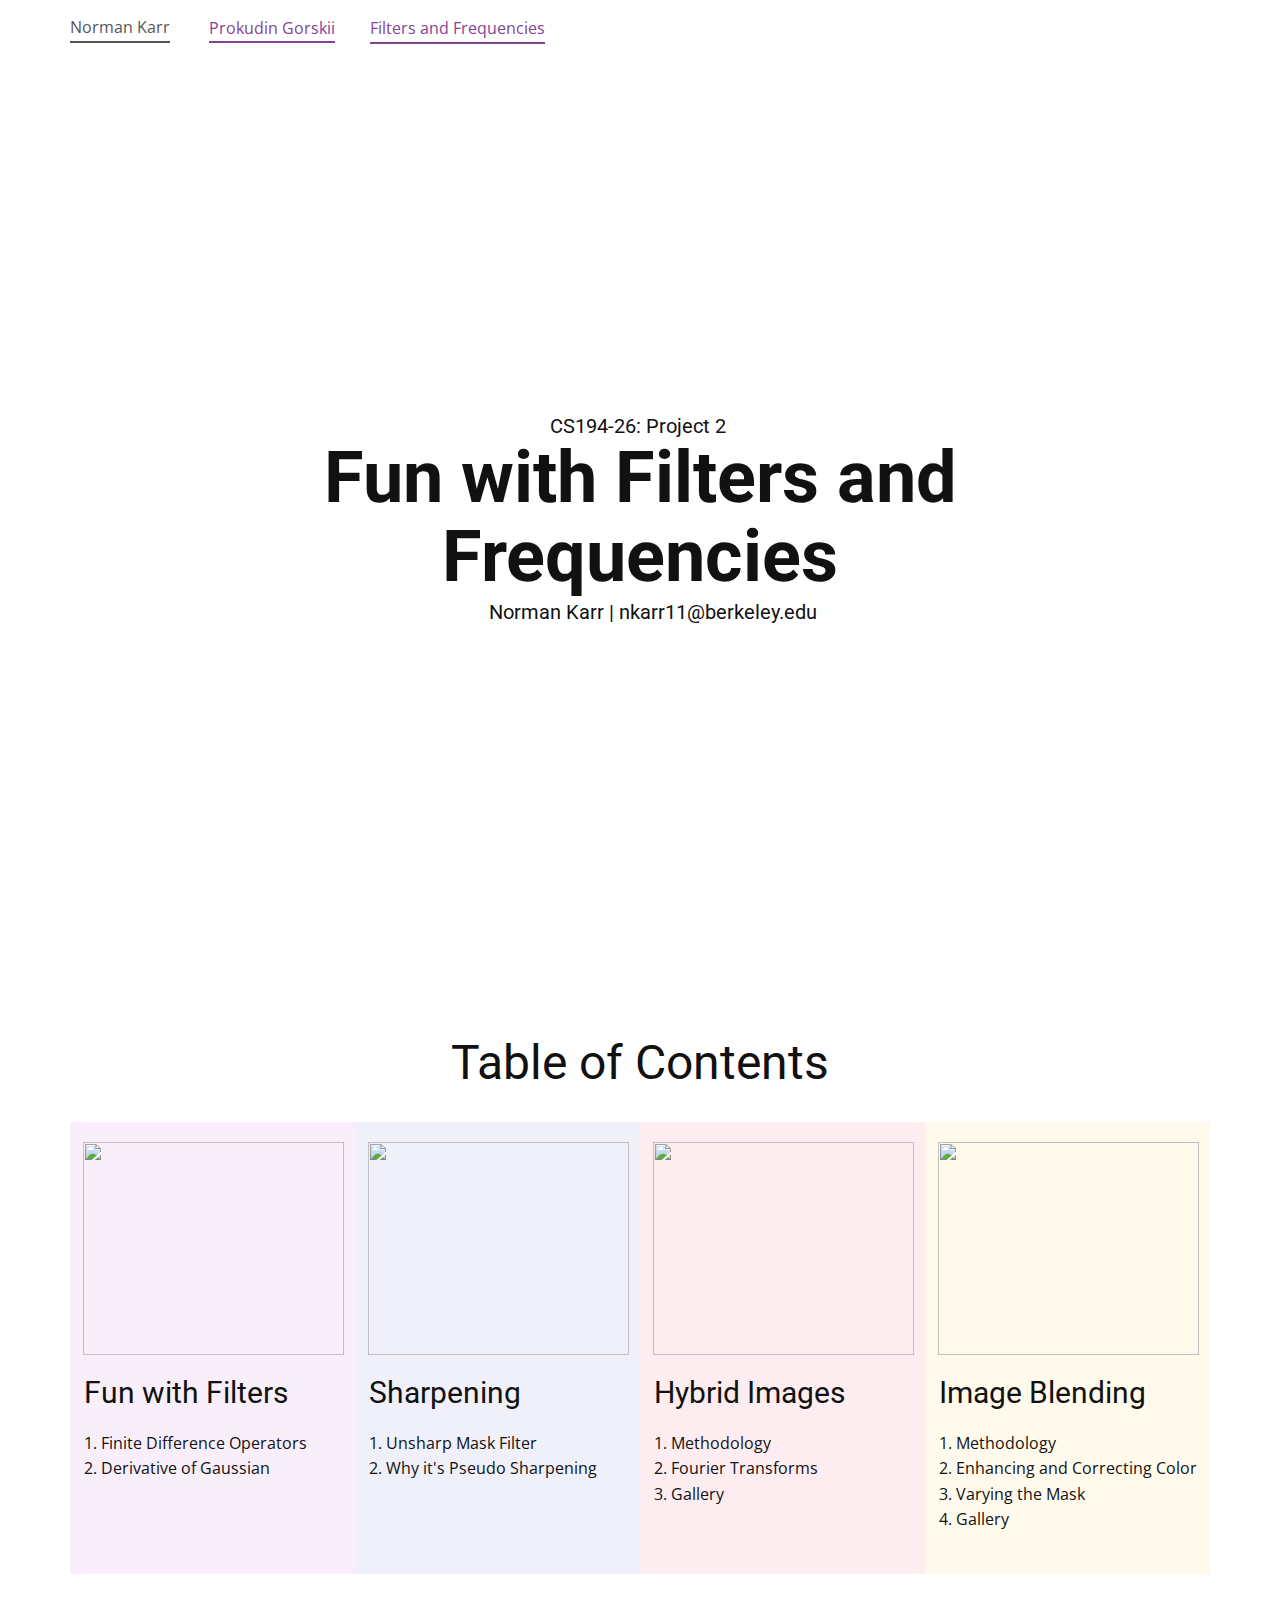
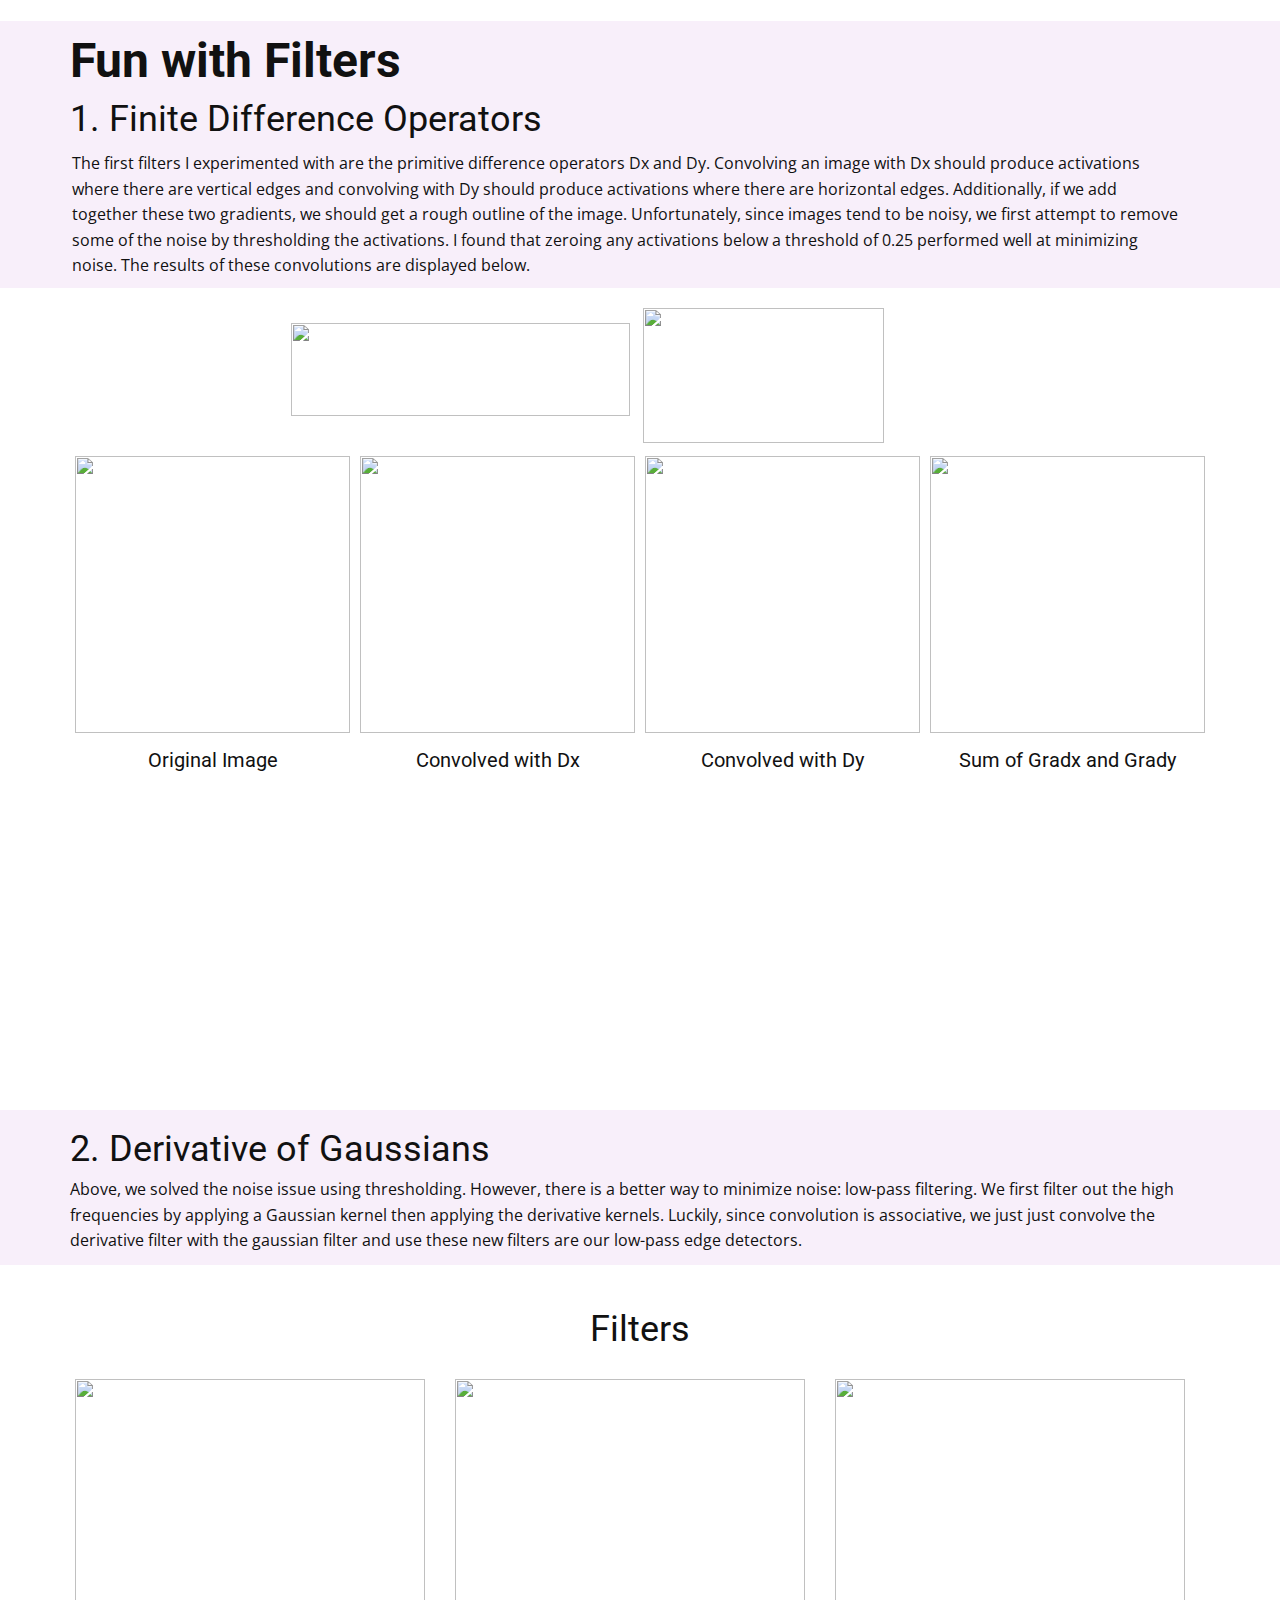
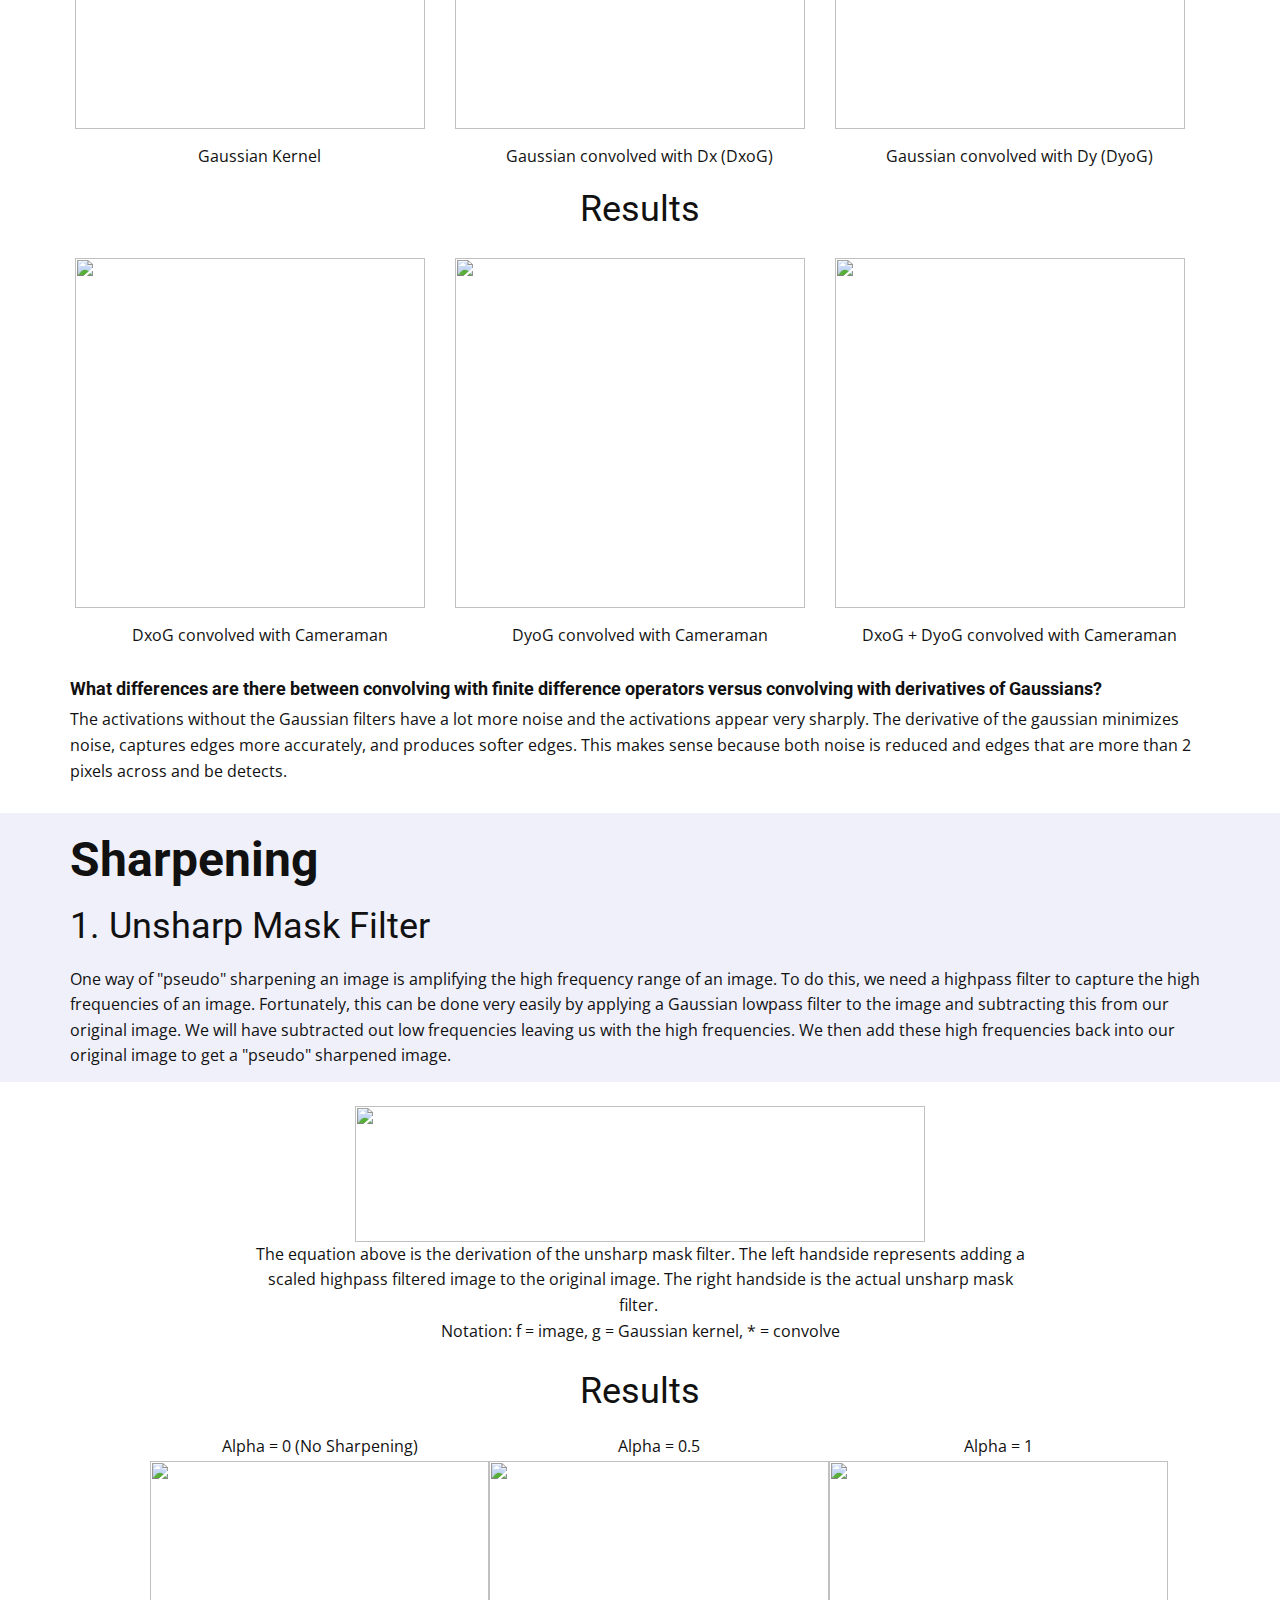
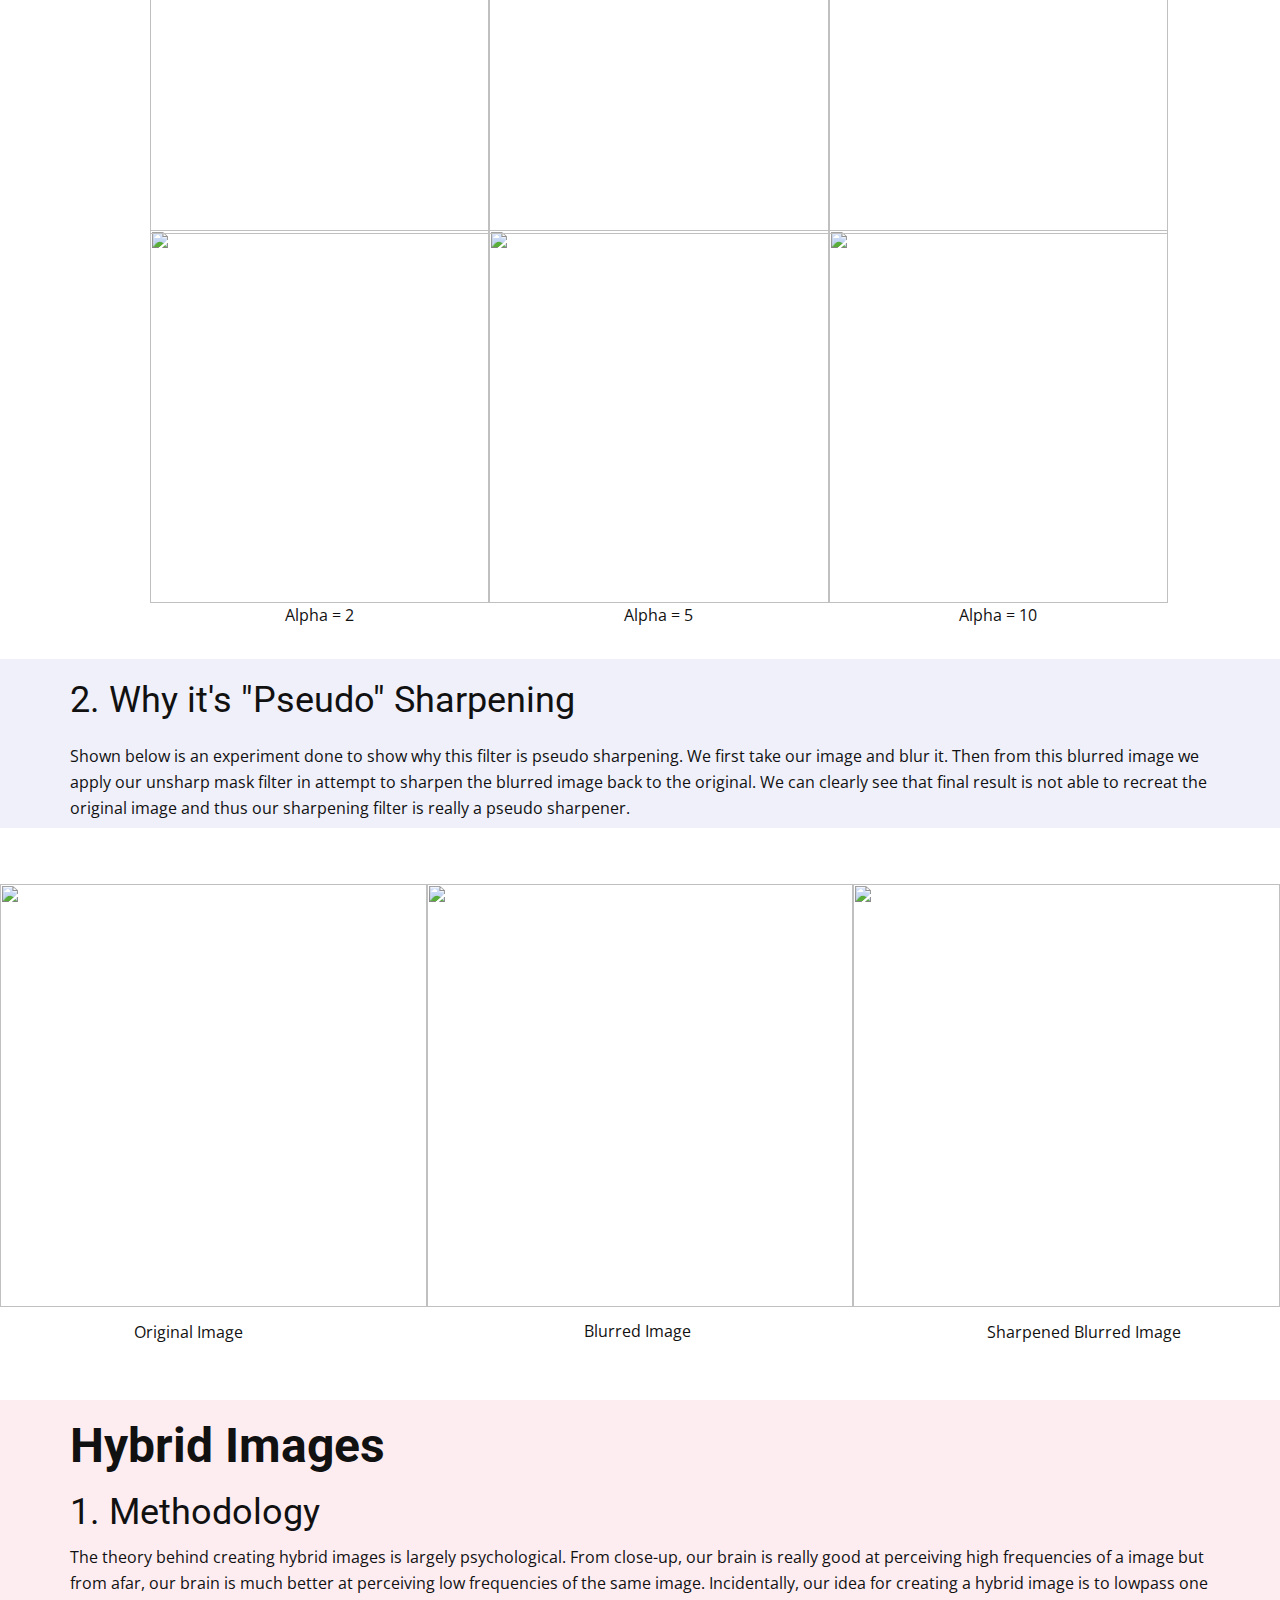
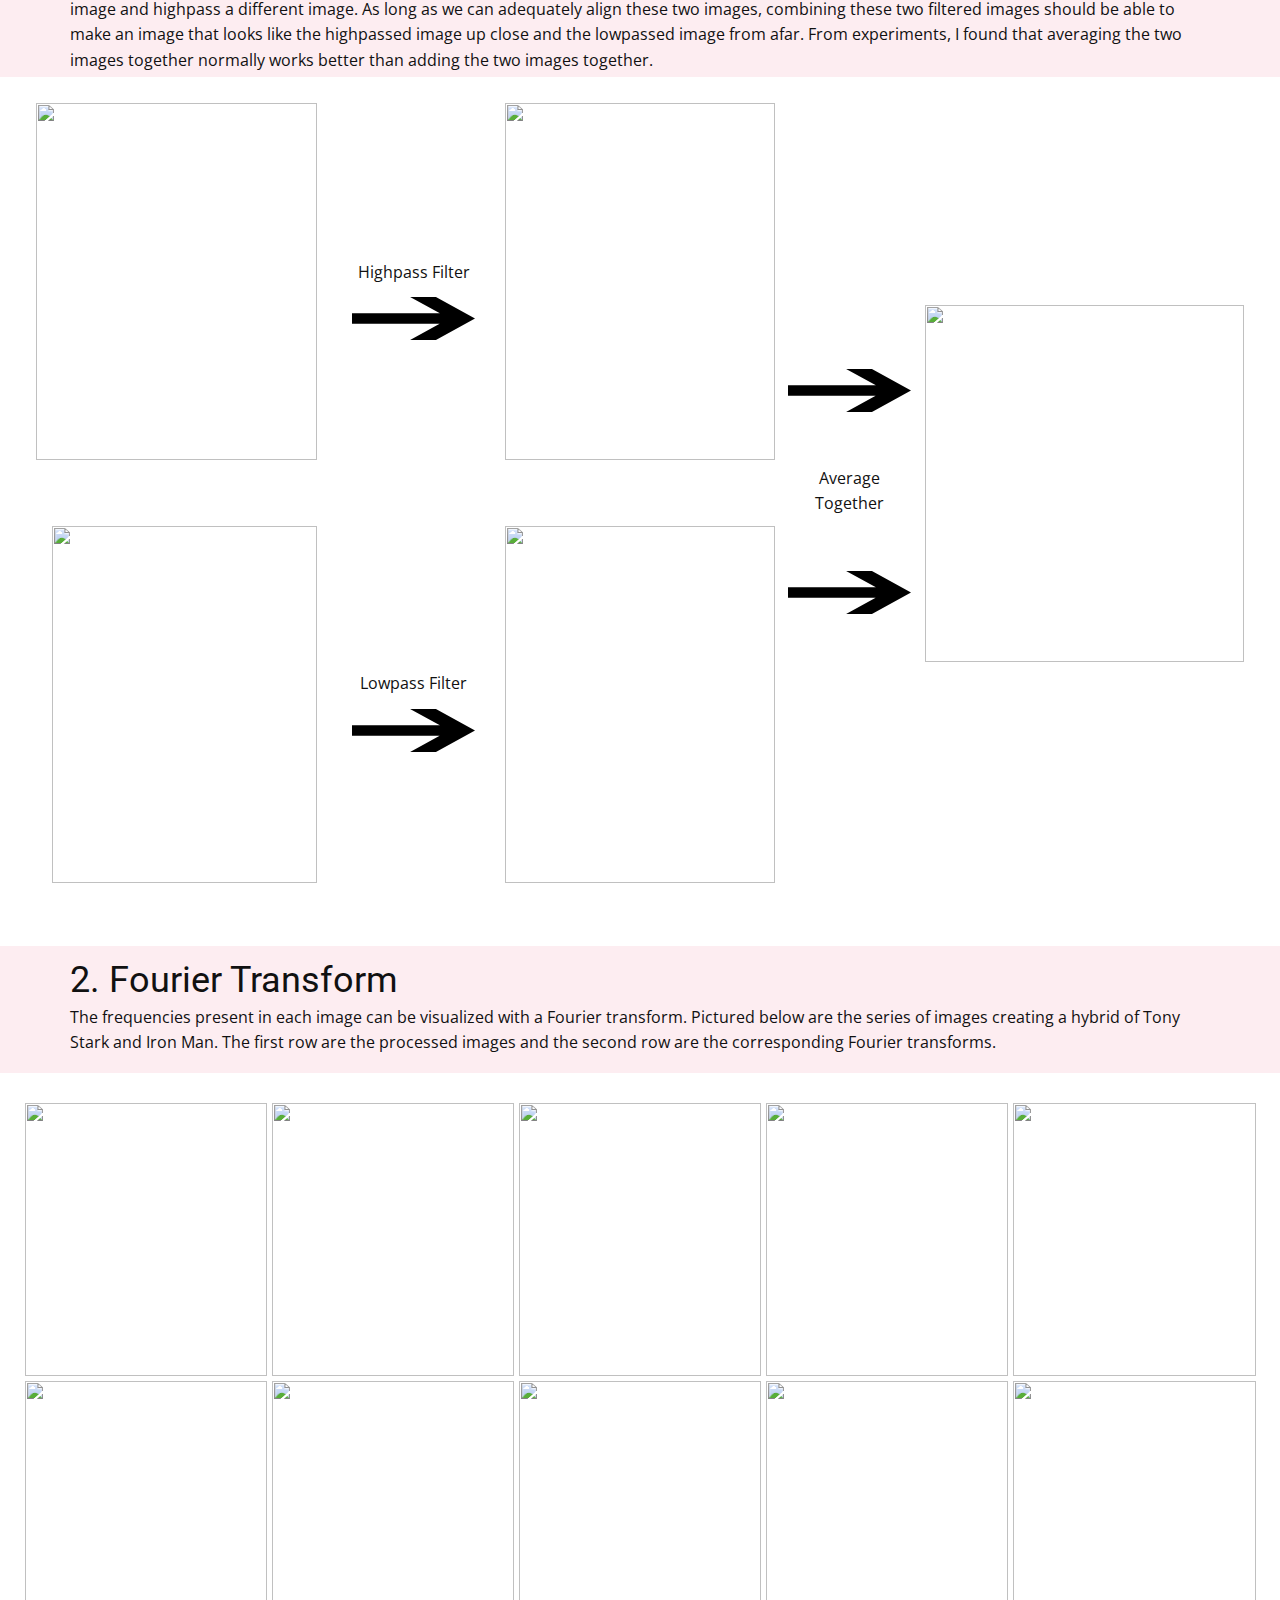
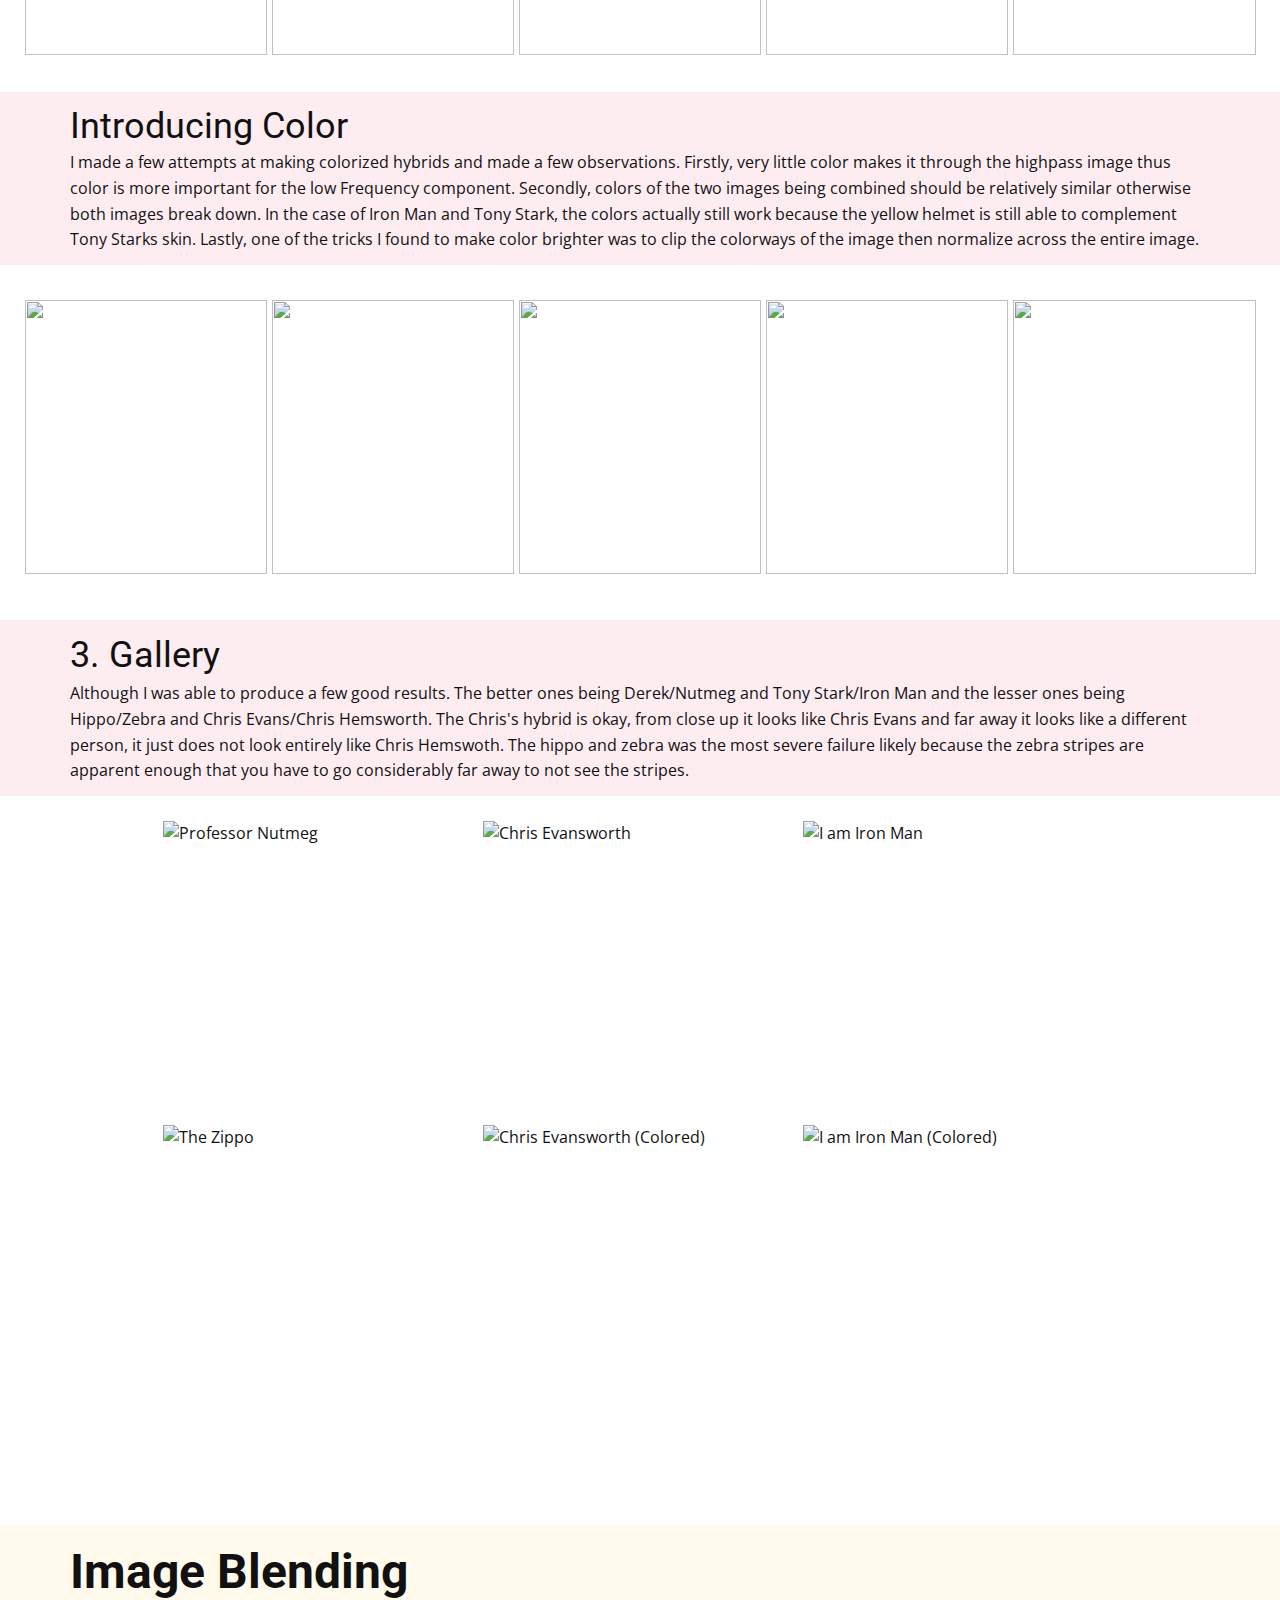
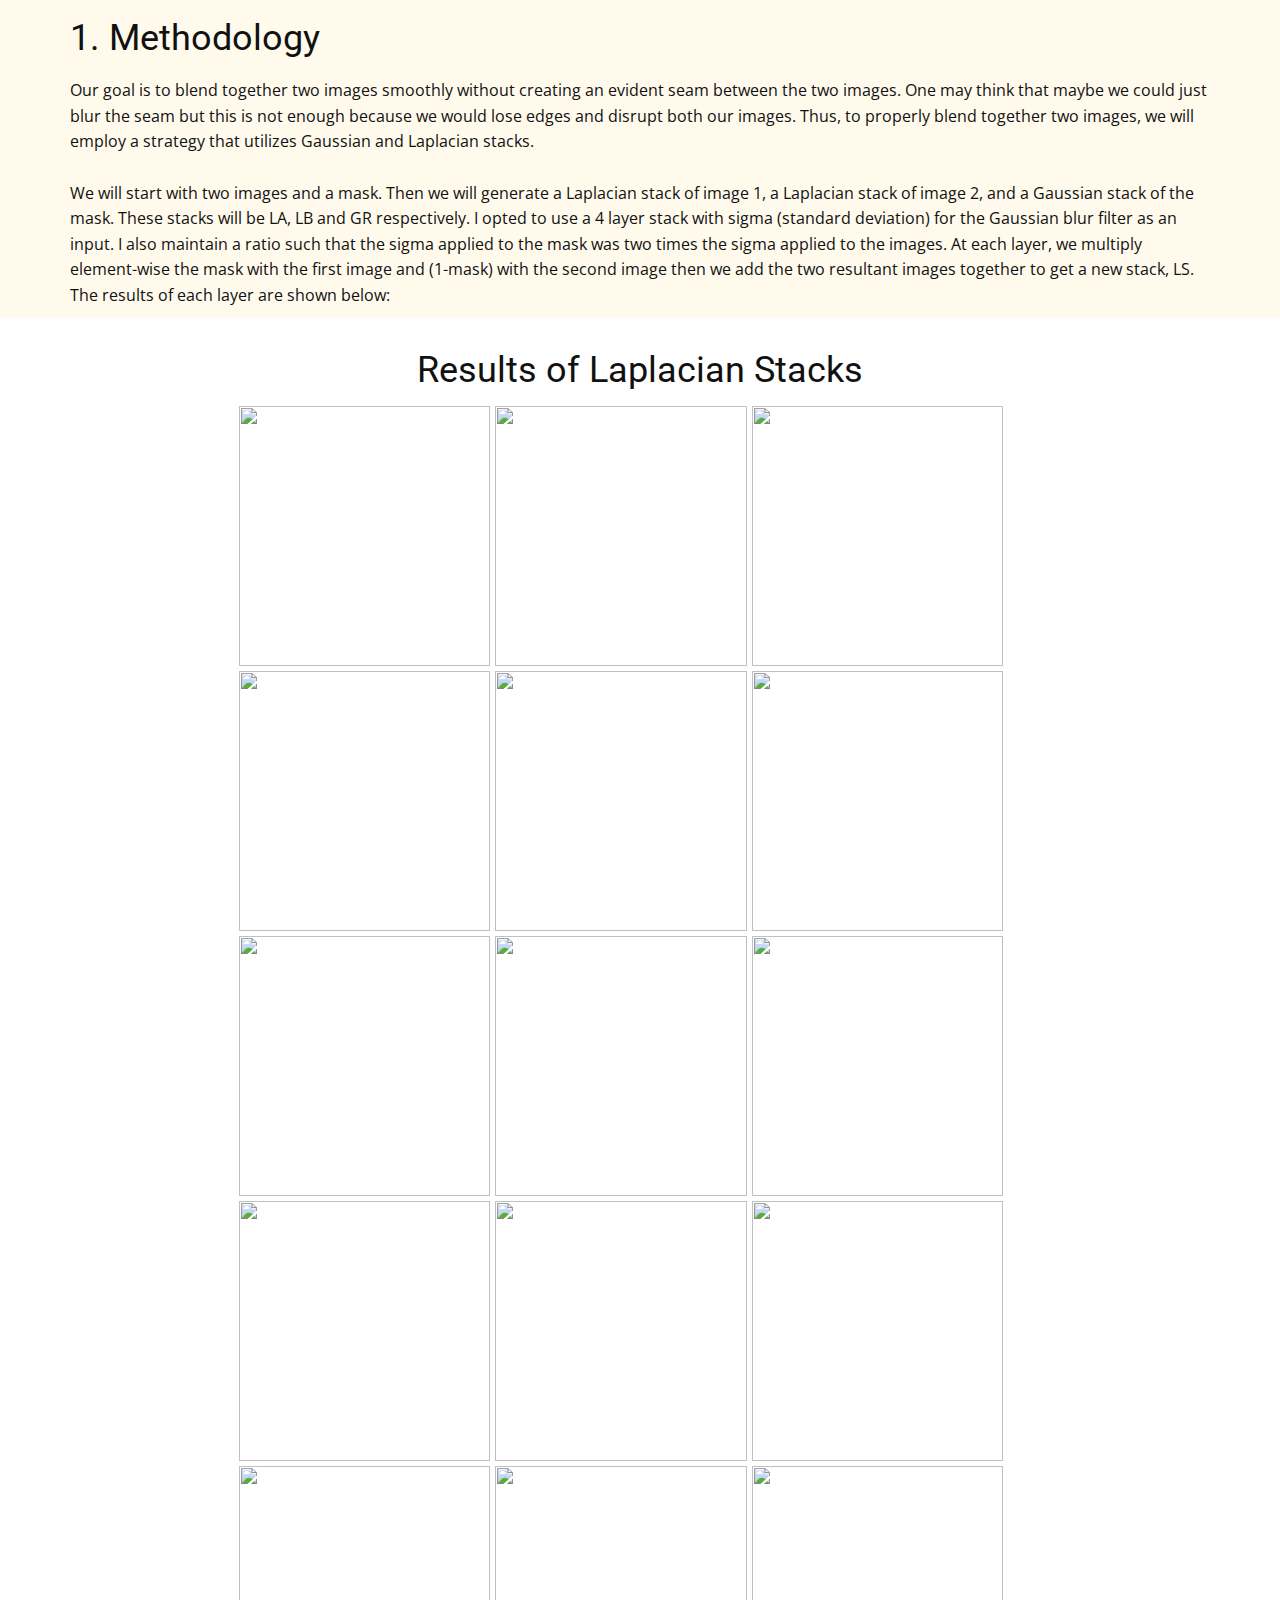
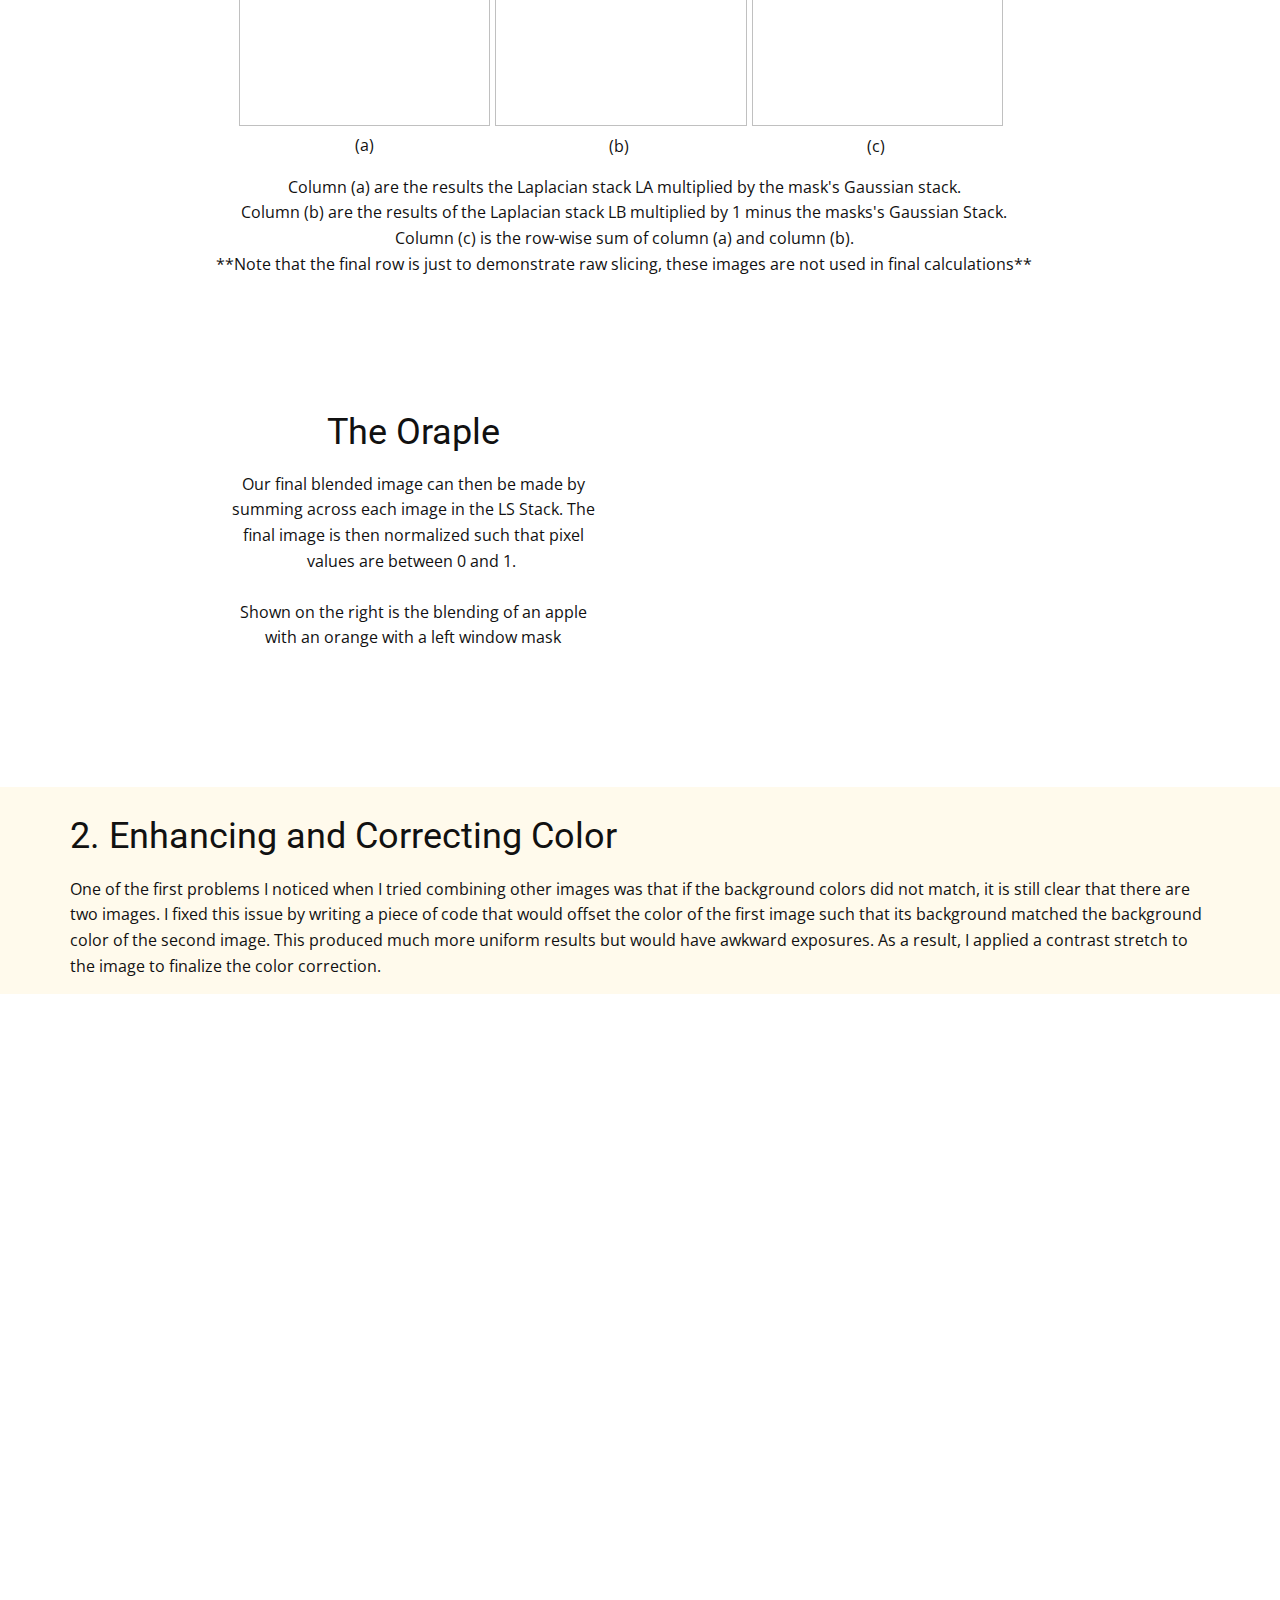
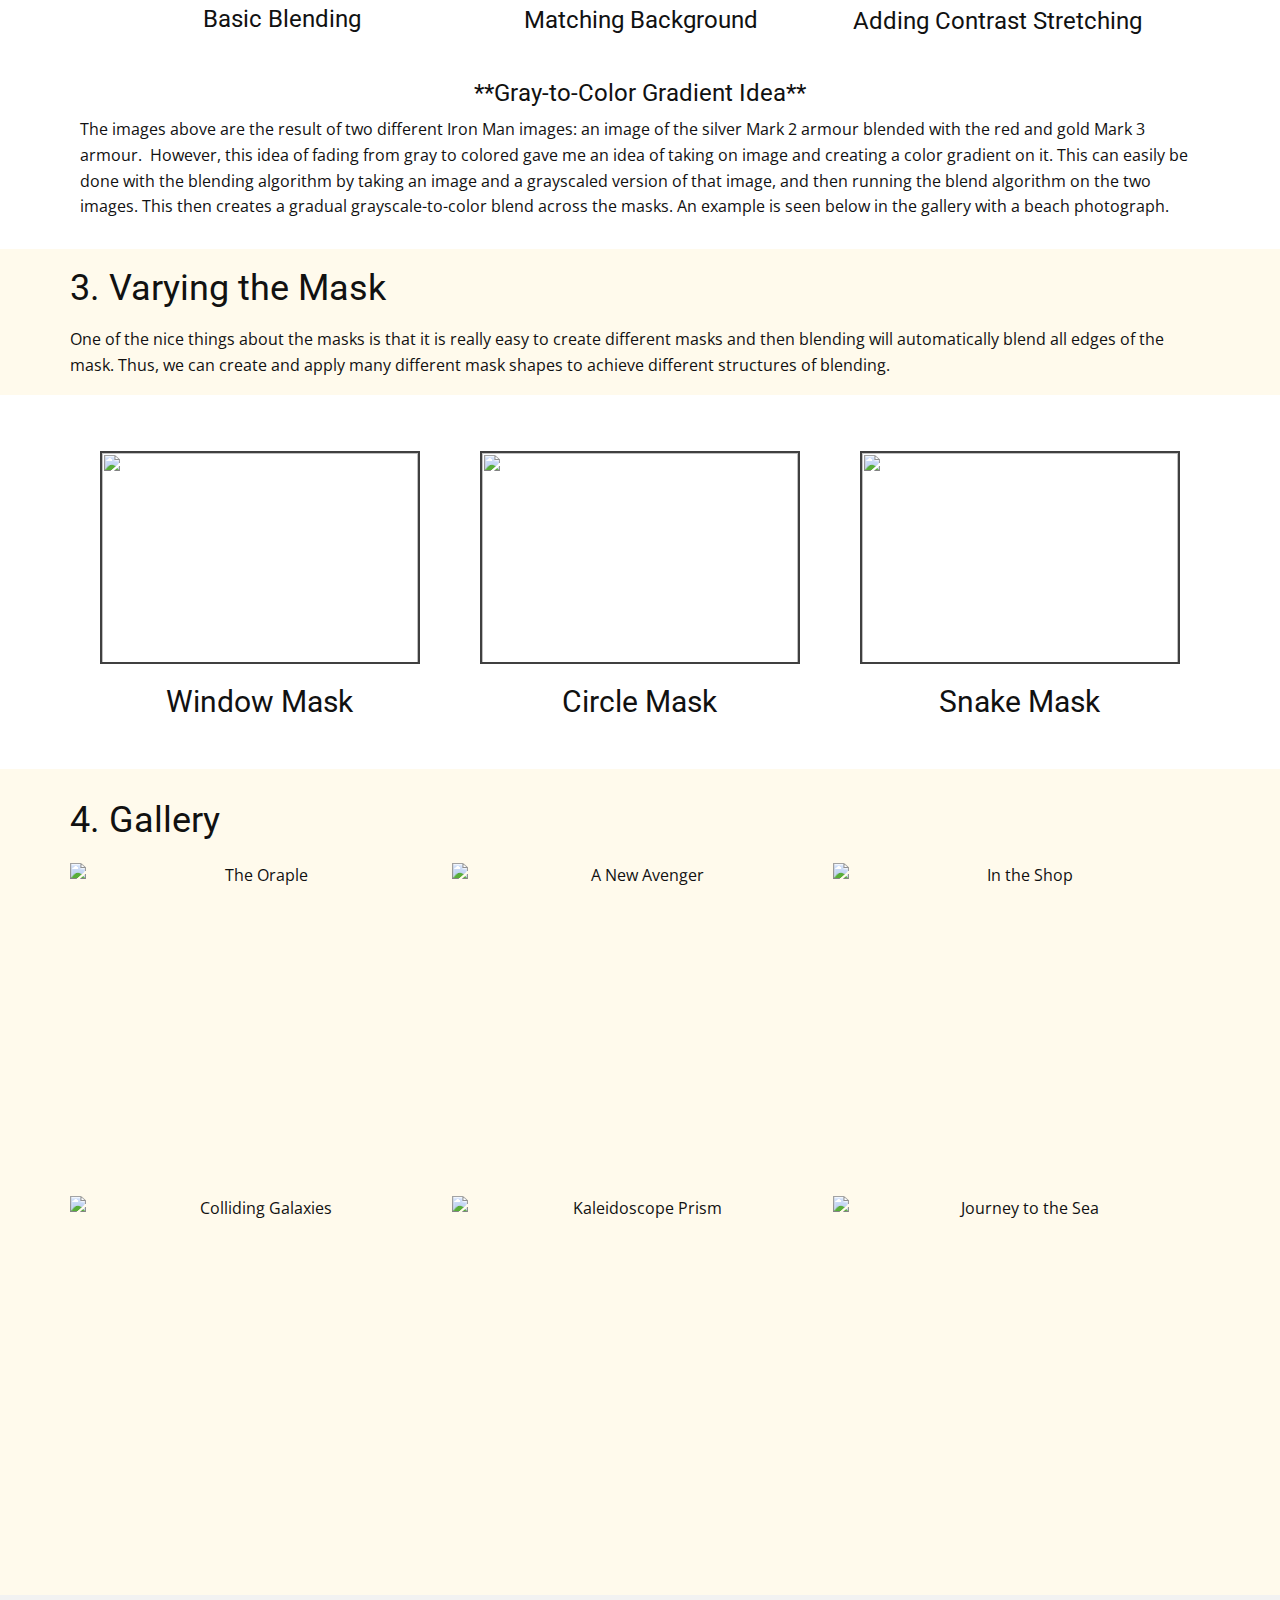
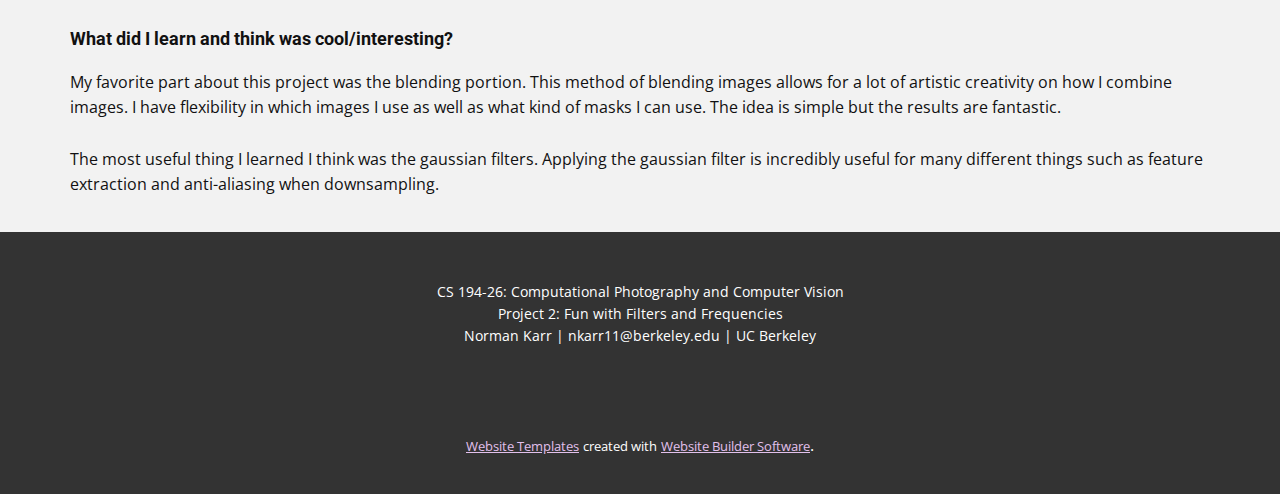
==== commit d48f86a5: "added home links" ====
--- a/filters-and-frequencies/index.html
+++ b/filters-and-frequencies/index.html
@@ -50,24 +50,33 @@
             </a>
           </div>
           <div class="u-custom-menu u-nav-container" wfd-invisible="true">
-            <ul class="u-nav u-spacing-30 u-unstyled u-nav-1"><li class="u-nav-item"><a class="u-border-2 u-border-active-palette-1-base u-border-hover-palette-1-base u-border-no-left u-border-no-right u-border-no-top u-button-style u-nav-link u-text-active-palette-1-base u-text-grey-90 u-text-hover-grey-90" href="https://normankarr.com/computational-photography/prokudin-gorskii/" style="padding: 10px 0px;">Prokudin-Gorskii</a>
-</li><li class="u-nav-item"><a class="u-border-2 u-border-active-palette-1-base u-border-hover-palette-1-base u-border-no-left u-border-no-right u-border-no-top u-button-style u-nav-link u-text-active-palette-1-base u-text-grey-90 u-text-hover-grey-90" href="https://normankarr.com/computational-photography/filters-and-frequencies/" style="padding: 10px 0px;">Filters and Frequencies</a>
-</li></ul>
+            <ul class="u-nav u-spacing-30 u-unstyled u-nav-1">
+              <li class="u-nav-item"><a class="u-border-2 u-border-active-palette-1-base u-border-hover-palette-1-base u-border-no-left u-border-no-right u-border-no-top u-button-style u-nav-link u-text-active-palette-1-base u-text-grey-90 u-text-hover-grey-90" href="https://normankarr.com/computational-photography/prokudin-gorskii/" style="padding: 10px 0px;">Prokudin-Gorskii</a>
+              </li>
+              <li class="u-nav-item"><a class="u-border-2 u-border-active-palette-1-base u-border-hover-palette-1-base u-border-no-left u-border-no-right u-border-no-top u-button-style u-nav-link u-text-active-palette-1-base u-text-grey-90 u-text-hover-grey-90" href="https://normankarr.com/computational-photography/filters-and-frequencies/" style="padding: 10px 0px;">Filters and Frequencies</a>
+              </li>
+            </ul>
           </div>
           <div class="u-custom-menu u-nav-container-collapse">
             <div class="u-black u-container-style u-inner-container-layout u-opacity u-opacity-95 u-sidenav">
               <div class="u-sidenav-overflow">
                 <div class="u-menu-close"></div>
-                <ul class="u-align-center u-nav u-popupmenu-items u-unstyled u-nav-2"><li class="u-nav-item"><a class="u-button-style u-nav-link" href="https://normankarr.com/computational-photography/prokudin-gorskii/" style="padding: 10px 0px;">Prokudin-Gorskii</a>
-</li><li class="u-nav-item"><a class="u-button-style u-nav-link" href="https://normankarr.com/computational-photography/filters-and-frequencies/" style="padding: 10px 0px;">Filters and Frequencies</a>
-</li></ul>
+                <ul class="u-align-center u-nav u-popupmenu-items u-unstyled u-nav-2">
+                	<li class="u-nav-item"><a class="u-button-style u-nav-link" href="https://normankarr.com/" style="padding: 10px 0px;">Norman Karr</a>
+					</li>
+                	<li class="u-nav-item"><a class="u-button-style u-nav-link" href="https://normankarr.com/computational-photography/prokudin-gorskii/" style="padding: 10px 0px;">Prokudin-Gorskii</a>
+					</li>
+					<li class="u-nav-item"><a class="u-button-style u-nav-link" href="https://normankarr.com/computational-photography/filters-and-frequencies/" style="padding: 10px 0px;">Filters and Frequencies</a>
+					</li>
+				</ul>
               </div>
             </div>
             <div class="u-black u-menu-overlay u-opacity u-opacity-70" wfd-invisible="true"></div>
           </div>
         </nav>
-        <a href="https://normankarr.com/computational-photography/prokudin-gorskii/" class="u-active-none u-border-2 u-border-palette-1-base u-btn u-btn-rectangle u-button-style u-hover-none u-none u-radius-0 u-btn-1">Prokudin Gorskii</a>
-        <a href="https://normankarr.com/computational-photography/filters-and-frequencies/" class="u-active-none u-border-2 u-border-palette-1-base u-btn u-btn-rectangle u-button-style u-hover-none u-none u-radius-0 u-btn-2">Filters and Frequencies</a>
+        <a href="https://normankarr.com/" class="u-active-none u-border-2 u-border-palette-0-base u-btn u-btn-rectangle u-button-style u-hover-none u-none u-radius-0 u-btn-1">Norman Karr</a>
+        <a href="https://normankarr.com/computational-photography/prokudin-gorskii/" class="u-active-none u-border-2 u-border-palette-1-base u-btn u-btn-rectangle u-button-style u-hover-none u-none u-radius-0 u-btn-2">Prokudin Gorskii</a>
+        <a href="https://normankarr.com/computational-photography/filters-and-frequencies/" class="u-active-none u-border-2 u-border-palette-1-base u-btn u-btn-rectangle u-button-style u-hover-none u-none u-radius-0 u-btn-3">Filters and Frequencies</a>
       </div></header>
     <section class="u-align-center u-clearfix u-image u-section-1" id="carousel_dc4d" data-image-width="1036" data-image-height="598">
       <div class="u-clearfix u-sheet u-valign-middle u-sheet-1">
--- a/filters-and-frequencies/nicepage.css
+++ b/filters-and-frequencies/nicepage.css
@@ -1,365 +1,365 @@
-/*begin-commonstyles library*//*!
- * froala_editor v3.2.3 (https://www.froala.com/wysiwyg-editor)
- * License https://froala.com/wysiwyg-editor/terms/
- * Copyright 2014-2020 Froala Labs
- */
-
-.fr-clearfix::after {
-  clear: both;
-  display: block;
-  content: "";
-  height: 0; }
-
-.fr-hide-by-clipping {
-  position: absolute;
-  width: 1px;
-  height: 1px;
-  padding: 0;
-  margin: -1px;
-  overflow: hidden;
-  clip: rect(0, 0, 0, 0);
-  border: 0; }
-
-.fr-view img.fr-rounded, .fr-view .fr-img-caption.fr-rounded img {
-  border-radius: 10px;
-  -moz-border-radius: 10px;
-  -webkit-border-radius: 10px;
-  -moz-background-clip: padding;
-  -webkit-background-clip: padding-box;
-  background-clip: padding-box; }
-
-.fr-view img.fr-shadow, .fr-view .fr-img-caption.fr-shadow img {
-  -webkit-box-shadow: 10px 10px 5px 0px #cccccc;
-  -moz-box-shadow: 10px 10px 5px 0px #cccccc;
-  box-shadow: 10px 10px 5px 0px #cccccc; }
-
-.fr-view img.fr-bordered, .fr-view .fr-img-caption.fr-bordered img {
-  border: solid 5px #CCC; }
-
-.fr-view img.fr-bordered {
-  -webkit-box-sizing: content-box;
-  -moz-box-sizing: content-box;
-  box-sizing: content-box; }
-
-.fr-view .fr-img-caption.fr-bordered img {
-  -webkit-box-sizing: border-box;
-  -moz-box-sizing: border-box;
-  box-sizing: border-box; }
-
-.fr-view {
-  word-wrap: break-word; }
-  .fr-view span[style~="color:"] a {
-    color: inherit; }
-  .fr-view strong {
-    font-weight: 700; }
-  .fr-view table {
-    border: none;
-    border-collapse: collapse;
-    empty-cells: show;
-    max-width: 100%; }
-    .fr-view table td {
-      min-width: 5px; }
-    .fr-view table.fr-dashed-borders td, .fr-view table.fr-dashed-borders th {
-      border-style: dashed; }
-    .fr-view table.fr-alternate-rows tbody tr:nth-child(2n) {
-      background: whitesmoke; }
-    .fr-view table td, .fr-view table th {
-      border: 1px solid #DDD; }
-      .fr-view table td:empty, .fr-view table th:empty {
-        height: 20px; }
-      .fr-view table td.fr-highlighted, .fr-view table th.fr-highlighted {
-        border: 1px double red; }
-      .fr-view table td.fr-thick, .fr-view table th.fr-thick {
-        border-width: 2px; }
-    .fr-view table th {
-      background: #ececec; }
-  .fr-view hr {
-    clear: both;
-    user-select: none;
-    -o-user-select: none;
-    -moz-user-select: none;
-    -khtml-user-select: none;
-    -webkit-user-select: none;
-    -ms-user-select: none;
-    break-after: always;
-    page-break-after: always; }
-  .fr-view .fr-file {
-    position: relative; }
-    .fr-view .fr-file::after {
-      position: relative;
-      content: "\1F4CE";
-      font-weight: normal; }
-  .fr-view pre {
-    white-space: pre-wrap;
-    word-wrap: break-word;
-    overflow: visible; }
-/*.fr-view[dir="rtl"] blockquote {
-  border-left: none;
-  border-right: solid 2px #5E35B1;
-  margin-right: 0;
-  padding-right: 5px;
-  padding-left: 0; }
-  .fr-view[dir="rtl"] blockquote blockquote {
-    border-color: #00BCD4; }
-    .fr-view[dir="rtl"] blockquote blockquote blockquote {
-      border-color: #43A047; }
-.fr-view blockquote {
-  border-left: solid 2px #5E35B1;
-  margin-left: 0;
-  padding-left: 5px;
-  color: #5E35B1; }
-  .fr-view blockquote blockquote {
-    border-color: #00BCD4;
-    color: #00BCD4; }
-    .fr-view blockquote blockquote blockquote {
-      border-color: #43A047;
-      color: #43A047; }*/
-  .fr-view span.fr-emoticon {
-    font-weight: normal;
-    font-family: "Apple Color Emoji","Segoe UI Emoji","NotoColorEmoji","Segoe UI Symbol","Android Emoji","EmojiSymbols";
-    display: inline;
-    line-height: 0; }
-    .fr-view span.fr-emoticon.fr-emoticon-img {
-      background-repeat: no-repeat !important;
-      font-size: inherit;
-      height: 1em;
-      width: 1em;
-      min-height: 20px;
-      min-width: 20px;
-      display: inline-block;
-      margin: -.1em .1em .1em;
-      line-height: 1;
-      vertical-align: middle; }
-  .fr-view .fr-text-gray {
-    color: #AAA !important; }
-  .fr-view .fr-text-bordered {
-    border-top: solid 1px #222;
-    border-bottom: solid 1px #222;
-    padding: 10px 0; }
-  .fr-view .fr-text-spaced {
-    letter-spacing: 1px; }
-  .fr-view .fr-text-uppercase {
-    text-transform: uppercase; }
-  .fr-view .fr-class-highlighted {
-    background-color: #ffff00; }
-  .fr-view .fr-class-code {
-    border-color: #cccccc;
-    border-radius: 2px;
-    -moz-border-radius: 2px;
-    -webkit-border-radius: 2px;
-    -moz-background-clip: padding;
-    -webkit-background-clip: padding-box;
-    background-clip: padding-box;
-    background: #f5f5f5;
-    padding: 10px;
-    font-family: "Courier New", Courier, monospace; }
-  .fr-view .fr-class-transparency {
-    opacity: 0.5; }
-  .fr-view img {
-    position: relative;
-    max-width: 100%; }
-    .fr-view img.fr-dib {
-      margin: 10px auto;
-      display: block;
-      float: none;
-      vertical-align: top; }
-      .fr-view img.fr-dib.fr-fil {
-        margin-left: 0;
-        text-align: left; }
-      .fr-view img.fr-dib.fr-fir {
-        margin-right: 0;
-        text-align: right; }
-    .fr-view img.fr-dii {
-      display: inline-block;
-      float: none;
-      vertical-align: bottom;
-      margin-left: 5px;
-      margin-right: 5px;
-      max-width: calc(100% - (2 * 5px)); }
-      .fr-view img.fr-dii.fr-fil {
-        float: left;
-        margin: 10px 15px 10px 0;
-        max-width: calc(100% - 5px); }
-      .fr-view img.fr-dii.fr-fir {
-        float: right;
-        margin: 10px 0 10px 15px;
-        max-width: calc(100% - 5px); }
-  .fr-view span.fr-img-caption {
-    position: relative;
-    max-width: 100%; }
-    .fr-view span.fr-img-caption.fr-dib {
-      margin: 5px auto;
-      display: block;
-      float: none;
-      vertical-align: top; }
-      .fr-view span.fr-img-caption.fr-dib.fr-fil {
-        margin-left: 0;
-        text-align: left; }
-      .fr-view span.fr-img-caption.fr-dib.fr-fir {
-        margin-right: 0;
-        text-align: right; }
-    .fr-view span.fr-img-caption.fr-dii {
-      display: inline-block;
-      float: none;
-      vertical-align: bottom;
-      margin-left: 5px;
-      margin-right: 5px;
-      max-width: calc(100% - (2 * 5px)); }
-      .fr-view span.fr-img-caption.fr-dii.fr-fil {
-        float: left;
-        margin: 5px 5px 5px 0;
-        max-width: calc(100% - 5px); }
-      .fr-view span.fr-img-caption.fr-dii.fr-fir {
-        float: right;
-        margin: 5px 0 5px 5px;
-        max-width: calc(100% - 5px); }
-  .fr-view .fr-video {
-    text-align: center;
-    position: relative; }
-    .fr-view .fr-video.fr-rv {
-      padding-bottom: 56.25%;
-      padding-top: 30px;
-      height: 0;
-      overflow: hidden; }
-      .fr-view .fr-video.fr-rv > iframe, .fr-view .fr-video.fr-rv object, .fr-view .fr-video.fr-rv embed {
-        position: absolute !important;
-        top: 0;
-        left: 0;
-        width: 100%;
-        height: 100%; }
-    .fr-view .fr-video > * {
-      -webkit-box-sizing: content-box;
-      -moz-box-sizing: content-box;
-      box-sizing: content-box;
-      max-width: 100%;
-      border: none; }
-    .fr-view .fr-video.fr-dvb {
-      display: block;
-      clear: both; }
-      .fr-view .fr-video.fr-dvb.fr-fvl {
-        text-align: left; }
-      .fr-view .fr-video.fr-dvb.fr-fvr {
-        text-align: right; }
-    .fr-view .fr-video.fr-dvi {
-      display: inline-block; }
-      .fr-view .fr-video.fr-dvi.fr-fvl {
-        float: left; }
-      .fr-view .fr-video.fr-dvi.fr-fvr {
-        float: right; }
-  .fr-view a.fr-strong {
-    font-weight: 700; }
-  .fr-view a.fr-green {
-    color: green; }
-  .fr-view .fr-img-caption {
-    text-align: center; }
-    .fr-view .fr-img-caption .fr-img-wrap {
-      padding: 0;
-      margin: auto;
-      text-align: center;
-      width: 100%; }
-      .fr-view .fr-img-caption .fr-img-wrap a {
-        display: block; }
-      .fr-view .fr-img-caption .fr-img-wrap img {
-        display: block;
-        margin: auto;
-        width: 100%; }
-      .fr-view .fr-img-caption .fr-img-wrap > span {
-        margin: auto;
-        display: block;
-        padding: 5px 5px 10px;
-        font-size: 14px;
-        font-weight: initial;
-        -webkit-box-sizing: border-box;
-        -moz-box-sizing: border-box;
-        box-sizing: border-box;
-        -webkit-opacity: 0.9;
-        -moz-opacity: 0.9;
-        opacity: 0.9;
-        -ms-filter: "progid:DXImageTransform.Microsoft.Alpha(Opacity=0)";
-        width: 100%;
-        text-align: center; }
-  .fr-view button.fr-rounded, .fr-view input.fr-rounded, .fr-view textarea.fr-rounded {
-    border-radius: 10px;
-    -moz-border-radius: 10px;
-    -webkit-border-radius: 10px;
-    -moz-background-clip: padding;
-    -webkit-background-clip: padding-box;
-    background-clip: padding-box; }
-  .fr-view button.fr-large, .fr-view input.fr-large, .fr-view textarea.fr-large {
-    font-size: 24px; }
-  .fr-view ul, .fr-view ol {
-    list-style-position: inside; }
-
-/**
- * Image style.
- */
-a.fr-view.fr-strong {
-  font-weight: 700; }
-a.fr-view.fr-green {
-  color: green; }
-
-/**
- * Link style.
- */
-img.fr-view {
-  position: relative;
-  max-width: 100%; }
-  img.fr-view.fr-dib {
-    margin: 5px auto;
-    display: block;
-    float: none;
-    vertical-align: top; }
-    img.fr-view.fr-dib.fr-fil {
-      margin-left: 0;
-      text-align: left; }
-    img.fr-view.fr-dib.fr-fir {
-      margin-right: 0;
-      text-align: right; }
-  img.fr-view.fr-dii {
-    display: inline-block;
-    float: none;
-    vertical-align: bottom;
-    margin-left: 5px;
-    margin-right: 5px;
-    max-width: calc(100% - (2 * 5px)); }
-    img.fr-view.fr-dii.fr-fil {
-      float: left;
-      margin: 5px 5px 5px 0;
-      max-width: calc(100% - 5px); }
-    img.fr-view.fr-dii.fr-fir {
-      float: right;
-      margin: 5px 0 5px 5px;
-      max-width: calc(100% - 5px); }
-
-span.fr-img-caption.fr-view {
-  position: relative;
-  max-width: 100%; }
-  span.fr-img-caption.fr-view.fr-dib {
-    margin: 5px auto;
-    display: block;
-    float: none;
-    vertical-align: top; }
-    span.fr-img-caption.fr-view.fr-dib.fr-fil {
-      margin-left: 0;
-      text-align: left; }
-    span.fr-img-caption.fr-view.fr-dib.fr-fir {
-      margin-right: 0;
-      text-align: right; }
-  span.fr-img-caption.fr-view.fr-dii {
-    display: inline-block;
-    float: none;
-    vertical-align: bottom;
-    margin-left: 5px;
-    margin-right: 5px;
-    max-width: calc(100% - (2 * 5px)); }
-    span.fr-img-caption.fr-view.fr-dii.fr-fil {
-      float: left;
-      margin: 5px 5px 5px 0;
-      max-width: calc(100% - 5px); }
-    span.fr-img-caption.fr-view.fr-dii.fr-fir {
-      float: right;
-      margin: 5px 0 5px 5px;
-      max-width: calc(100% - 5px); }
+/*begin-commonstyles library*//*!
+ * froala_editor v3.2.3 (https://www.froala.com/wysiwyg-editor)
+ * License https://froala.com/wysiwyg-editor/terms/
+ * Copyright 2014-2020 Froala Labs
+ */
+
+.fr-clearfix::after {
+  clear: both;
+  display: block;
+  content: "";
+  height: 0; }
+
+.fr-hide-by-clipping {
+  position: absolute;
+  width: 1px;
+  height: 1px;
+  padding: 0;
+  margin: -1px;
+  overflow: hidden;
+  clip: rect(0, 0, 0, 0);
+  border: 0; }
+
+.fr-view img.fr-rounded, .fr-view .fr-img-caption.fr-rounded img {
+  border-radius: 10px;
+  -moz-border-radius: 10px;
+  -webkit-border-radius: 10px;
+  -moz-background-clip: padding;
+  -webkit-background-clip: padding-box;
+  background-clip: padding-box; }
+
+.fr-view img.fr-shadow, .fr-view .fr-img-caption.fr-shadow img {
+  -webkit-box-shadow: 10px 10px 5px 0px #cccccc;
+  -moz-box-shadow: 10px 10px 5px 0px #cccccc;
+  box-shadow: 10px 10px 5px 0px #cccccc; }
+
+.fr-view img.fr-bordered, .fr-view .fr-img-caption.fr-bordered img {
+  border: solid 5px #CCC; }
+
+.fr-view img.fr-bordered {
+  -webkit-box-sizing: content-box;
+  -moz-box-sizing: content-box;
+  box-sizing: content-box; }
+
+.fr-view .fr-img-caption.fr-bordered img {
+  -webkit-box-sizing: border-box;
+  -moz-box-sizing: border-box;
+  box-sizing: border-box; }
+
+.fr-view {
+  word-wrap: break-word; }
+  .fr-view span[style~="color:"] a {
+    color: inherit; }
+  .fr-view strong {
+    font-weight: 700; }
+  .fr-view table {
+    border: none;
+    border-collapse: collapse;
+    empty-cells: show;
+    max-width: 100%; }
+    .fr-view table td {
+      min-width: 5px; }
+    .fr-view table.fr-dashed-borders td, .fr-view table.fr-dashed-borders th {
+      border-style: dashed; }
+    .fr-view table.fr-alternate-rows tbody tr:nth-child(2n) {
+      background: whitesmoke; }
+    .fr-view table td, .fr-view table th {
+      border: 1px solid #DDD; }
+      .fr-view table td:empty, .fr-view table th:empty {
+        height: 20px; }
+      .fr-view table td.fr-highlighted, .fr-view table th.fr-highlighted {
+        border: 1px double red; }
+      .fr-view table td.fr-thick, .fr-view table th.fr-thick {
+        border-width: 2px; }
+    .fr-view table th {
+      background: #ececec; }
+  .fr-view hr {
+    clear: both;
+    user-select: none;
+    -o-user-select: none;
+    -moz-user-select: none;
+    -khtml-user-select: none;
+    -webkit-user-select: none;
+    -ms-user-select: none;
+    break-after: always;
+    page-break-after: always; }
+  .fr-view .fr-file {
+    position: relative; }
+    .fr-view .fr-file::after {
+      position: relative;
+      content: "\1F4CE";
+      font-weight: normal; }
+  .fr-view pre {
+    white-space: pre-wrap;
+    word-wrap: break-word;
+    overflow: visible; }
+/*.fr-view[dir="rtl"] blockquote {
+  border-left: none;
+  border-right: solid 2px #5E35B1;
+  margin-right: 0;
+  padding-right: 5px;
+  padding-left: 0; }
+  .fr-view[dir="rtl"] blockquote blockquote {
+    border-color: #00BCD4; }
+    .fr-view[dir="rtl"] blockquote blockquote blockquote {
+      border-color: #43A047; }
+.fr-view blockquote {
+  border-left: solid 2px #5E35B1;
+  margin-left: 0;
+  padding-left: 5px;
+  color: #5E35B1; }
+  .fr-view blockquote blockquote {
+    border-color: #00BCD4;
+    color: #00BCD4; }
+    .fr-view blockquote blockquote blockquote {
+      border-color: #43A047;
+      color: #43A047; }*/
+  .fr-view span.fr-emoticon {
+    font-weight: normal;
+    font-family: "Apple Color Emoji","Segoe UI Emoji","NotoColorEmoji","Segoe UI Symbol","Android Emoji","EmojiSymbols";
+    display: inline;
+    line-height: 0; }
+    .fr-view span.fr-emoticon.fr-emoticon-img {
+      background-repeat: no-repeat !important;
+      font-size: inherit;
+      height: 1em;
+      width: 1em;
+      min-height: 20px;
+      min-width: 20px;
+      display: inline-block;
+      margin: -.1em .1em .1em;
+      line-height: 1;
+      vertical-align: middle; }
+  .fr-view .fr-text-gray {
+    color: #AAA !important; }
+  .fr-view .fr-text-bordered {
+    border-top: solid 1px #222;
+    border-bottom: solid 1px #222;
+    padding: 10px 0; }
+  .fr-view .fr-text-spaced {
+    letter-spacing: 1px; }
+  .fr-view .fr-text-uppercase {
+    text-transform: uppercase; }
+  .fr-view .fr-class-highlighted {
+    background-color: #ffff00; }
+  .fr-view .fr-class-code {
+    border-color: #cccccc;
+    border-radius: 2px;
+    -moz-border-radius: 2px;
+    -webkit-border-radius: 2px;
+    -moz-background-clip: padding;
+    -webkit-background-clip: padding-box;
+    background-clip: padding-box;
+    background: #f5f5f5;
+    padding: 10px;
+    font-family: "Courier New", Courier, monospace; }
+  .fr-view .fr-class-transparency {
+    opacity: 0.5; }
+  .fr-view img {
+    position: relative;
+    max-width: 100%; }
+    .fr-view img.fr-dib {
+      margin: 10px auto;
+      display: block;
+      float: none;
+      vertical-align: top; }
+      .fr-view img.fr-dib.fr-fil {
+        margin-left: 0;
+        text-align: left; }
+      .fr-view img.fr-dib.fr-fir {
+        margin-right: 0;
+        text-align: right; }
+    .fr-view img.fr-dii {
+      display: inline-block;
+      float: none;
+      vertical-align: bottom;
+      margin-left: 5px;
+      margin-right: 5px;
+      max-width: calc(100% - (2 * 5px)); }
+      .fr-view img.fr-dii.fr-fil {
+        float: left;
+        margin: 10px 15px 10px 0;
+        max-width: calc(100% - 5px); }
+      .fr-view img.fr-dii.fr-fir {
+        float: right;
+        margin: 10px 0 10px 15px;
+        max-width: calc(100% - 5px); }
+  .fr-view span.fr-img-caption {
+    position: relative;
+    max-width: 100%; }
+    .fr-view span.fr-img-caption.fr-dib {
+      margin: 5px auto;
+      display: block;
+      float: none;
+      vertical-align: top; }
+      .fr-view span.fr-img-caption.fr-dib.fr-fil {
+        margin-left: 0;
+        text-align: left; }
+      .fr-view span.fr-img-caption.fr-dib.fr-fir {
+        margin-right: 0;
+        text-align: right; }
+    .fr-view span.fr-img-caption.fr-dii {
+      display: inline-block;
+      float: none;
+      vertical-align: bottom;
+      margin-left: 5px;
+      margin-right: 5px;
+      max-width: calc(100% - (2 * 5px)); }
+      .fr-view span.fr-img-caption.fr-dii.fr-fil {
+        float: left;
+        margin: 5px 5px 5px 0;
+        max-width: calc(100% - 5px); }
+      .fr-view span.fr-img-caption.fr-dii.fr-fir {
+        float: right;
+        margin: 5px 0 5px 5px;
+        max-width: calc(100% - 5px); }
+  .fr-view .fr-video {
+    text-align: center;
+    position: relative; }
+    .fr-view .fr-video.fr-rv {
+      padding-bottom: 56.25%;
+      padding-top: 30px;
+      height: 0;
+      overflow: hidden; }
+      .fr-view .fr-video.fr-rv > iframe, .fr-view .fr-video.fr-rv object, .fr-view .fr-video.fr-rv embed {
+        position: absolute !important;
+        top: 0;
+        left: 0;
+        width: 100%;
+        height: 100%; }
+    .fr-view .fr-video > * {
+      -webkit-box-sizing: content-box;
+      -moz-box-sizing: content-box;
+      box-sizing: content-box;
+      max-width: 100%;
+      border: none; }
+    .fr-view .fr-video.fr-dvb {
+      display: block;
+      clear: both; }
+      .fr-view .fr-video.fr-dvb.fr-fvl {
+        text-align: left; }
+      .fr-view .fr-video.fr-dvb.fr-fvr {
+        text-align: right; }
+    .fr-view .fr-video.fr-dvi {
+      display: inline-block; }
+      .fr-view .fr-video.fr-dvi.fr-fvl {
+        float: left; }
+      .fr-view .fr-video.fr-dvi.fr-fvr {
+        float: right; }
+  .fr-view a.fr-strong {
+    font-weight: 700; }
+  .fr-view a.fr-green {
+    color: green; }
+  .fr-view .fr-img-caption {
+    text-align: center; }
+    .fr-view .fr-img-caption .fr-img-wrap {
+      padding: 0;
+      margin: auto;
+      text-align: center;
+      width: 100%; }
+      .fr-view .fr-img-caption .fr-img-wrap a {
+        display: block; }
+      .fr-view .fr-img-caption .fr-img-wrap img {
+        display: block;
+        margin: auto;
+        width: 100%; }
+      .fr-view .fr-img-caption .fr-img-wrap > span {
+        margin: auto;
+        display: block;
+        padding: 5px 5px 10px;
+        font-size: 14px;
+        font-weight: initial;
+        -webkit-box-sizing: border-box;
+        -moz-box-sizing: border-box;
+        box-sizing: border-box;
+        -webkit-opacity: 0.9;
+        -moz-opacity: 0.9;
+        opacity: 0.9;
+        -ms-filter: "progid:DXImageTransform.Microsoft.Alpha(Opacity=0)";
+        width: 100%;
+        text-align: center; }
+  .fr-view button.fr-rounded, .fr-view input.fr-rounded, .fr-view textarea.fr-rounded {
+    border-radius: 10px;
+    -moz-border-radius: 10px;
+    -webkit-border-radius: 10px;
+    -moz-background-clip: padding;
+    -webkit-background-clip: padding-box;
+    background-clip: padding-box; }
+  .fr-view button.fr-large, .fr-view input.fr-large, .fr-view textarea.fr-large {
+    font-size: 24px; }
+  .fr-view ul, .fr-view ol {
+    list-style-position: inside; }
+
+/**
+ * Image style.
+ */
+a.fr-view.fr-strong {
+  font-weight: 700; }
+a.fr-view.fr-green {
+  color: green; }
+
+/**
+ * Link style.
+ */
+img.fr-view {
+  position: relative;
+  max-width: 100%; }
+  img.fr-view.fr-dib {
+    margin: 5px auto;
+    display: block;
+    float: none;
+    vertical-align: top; }
+    img.fr-view.fr-dib.fr-fil {
+      margin-left: 0;
+      text-align: left; }
+    img.fr-view.fr-dib.fr-fir {
+      margin-right: 0;
+      text-align: right; }
+  img.fr-view.fr-dii {
+    display: inline-block;
+    float: none;
+    vertical-align: bottom;
+    margin-left: 5px;
+    margin-right: 5px;
+    max-width: calc(100% - (2 * 5px)); }
+    img.fr-view.fr-dii.fr-fil {
+      float: left;
+      margin: 5px 5px 5px 0;
+      max-width: calc(100% - 5px); }
+    img.fr-view.fr-dii.fr-fir {
+      float: right;
+      margin: 5px 0 5px 5px;
+      max-width: calc(100% - 5px); }
+
+span.fr-img-caption.fr-view {
+  position: relative;
+  max-width: 100%; }
+  span.fr-img-caption.fr-view.fr-dib {
+    margin: 5px auto;
+    display: block;
+    float: none;
+    vertical-align: top; }
+    span.fr-img-caption.fr-view.fr-dib.fr-fil {
+      margin-left: 0;
+      text-align: left; }
+    span.fr-img-caption.fr-view.fr-dib.fr-fir {
+      margin-right: 0;
+      text-align: right; }
+  span.fr-img-caption.fr-view.fr-dii {
+    display: inline-block;
+    float: none;
+    vertical-align: bottom;
+    margin-left: 5px;
+    margin-right: 5px;
+    max-width: calc(100% - (2 * 5px)); }
+    span.fr-img-caption.fr-view.fr-dii.fr-fil {
+      float: left;
+      margin: 5px 5px 5px 0;
+      max-width: calc(100% - 5px); }
+    span.fr-img-caption.fr-view.fr-dii.fr-fir {
+      float: right;
+      margin: 5px 0 5px 5px;
+      max-width: calc(100% - 5px); }
 /*end-commonstyles library*//*begin-commonstyles library*/@charset "UTF-8";
 
 /*!
@@ -27143,6 +27143,17 @@
 .u-separator-palette-1-base:after {
   border-color: #834496;
   stroke: #834496;
+}
+.u-button-style.u-border-palette-0-base {
+  border-color: #555 !important;
+  color: #555 !important;
+  background-color: transparent !important;
+}
+.u-button-style.u-border-palette-0-base:hover,
+.u-button-style.u-border-palette-0-base:focus {
+  border-color: transparent !important;
+  color: #000 !important;
+  background-color: transparent !important;
 }
 .u-button-style.u-border-palette-1-base {
   border-color: #834496 !important;
@@ -34226,7 +34237,6 @@
 .u-header .u-btn-1 {
   background-image: none;
   border-style: none none solid;
-  align-self: center;
   margin: -27px auto 0 0;
   padding: 0;
 }
@@ -34234,7 +34244,13 @@
 .u-header .u-btn-2 {
   background-image: none;
   border-style: none none solid;
-  margin: -27px auto 4px 144px;
+  margin: -27px auto 0px 139px;
+  padding: 0;
+}
+.u-header .u-btn-3 {
+  background-image: none;
+  border-style: none none solid;
+  margin: -27px auto 0px 300px;
   padding: 0;
 }
 @media (max-width: 1199px) {
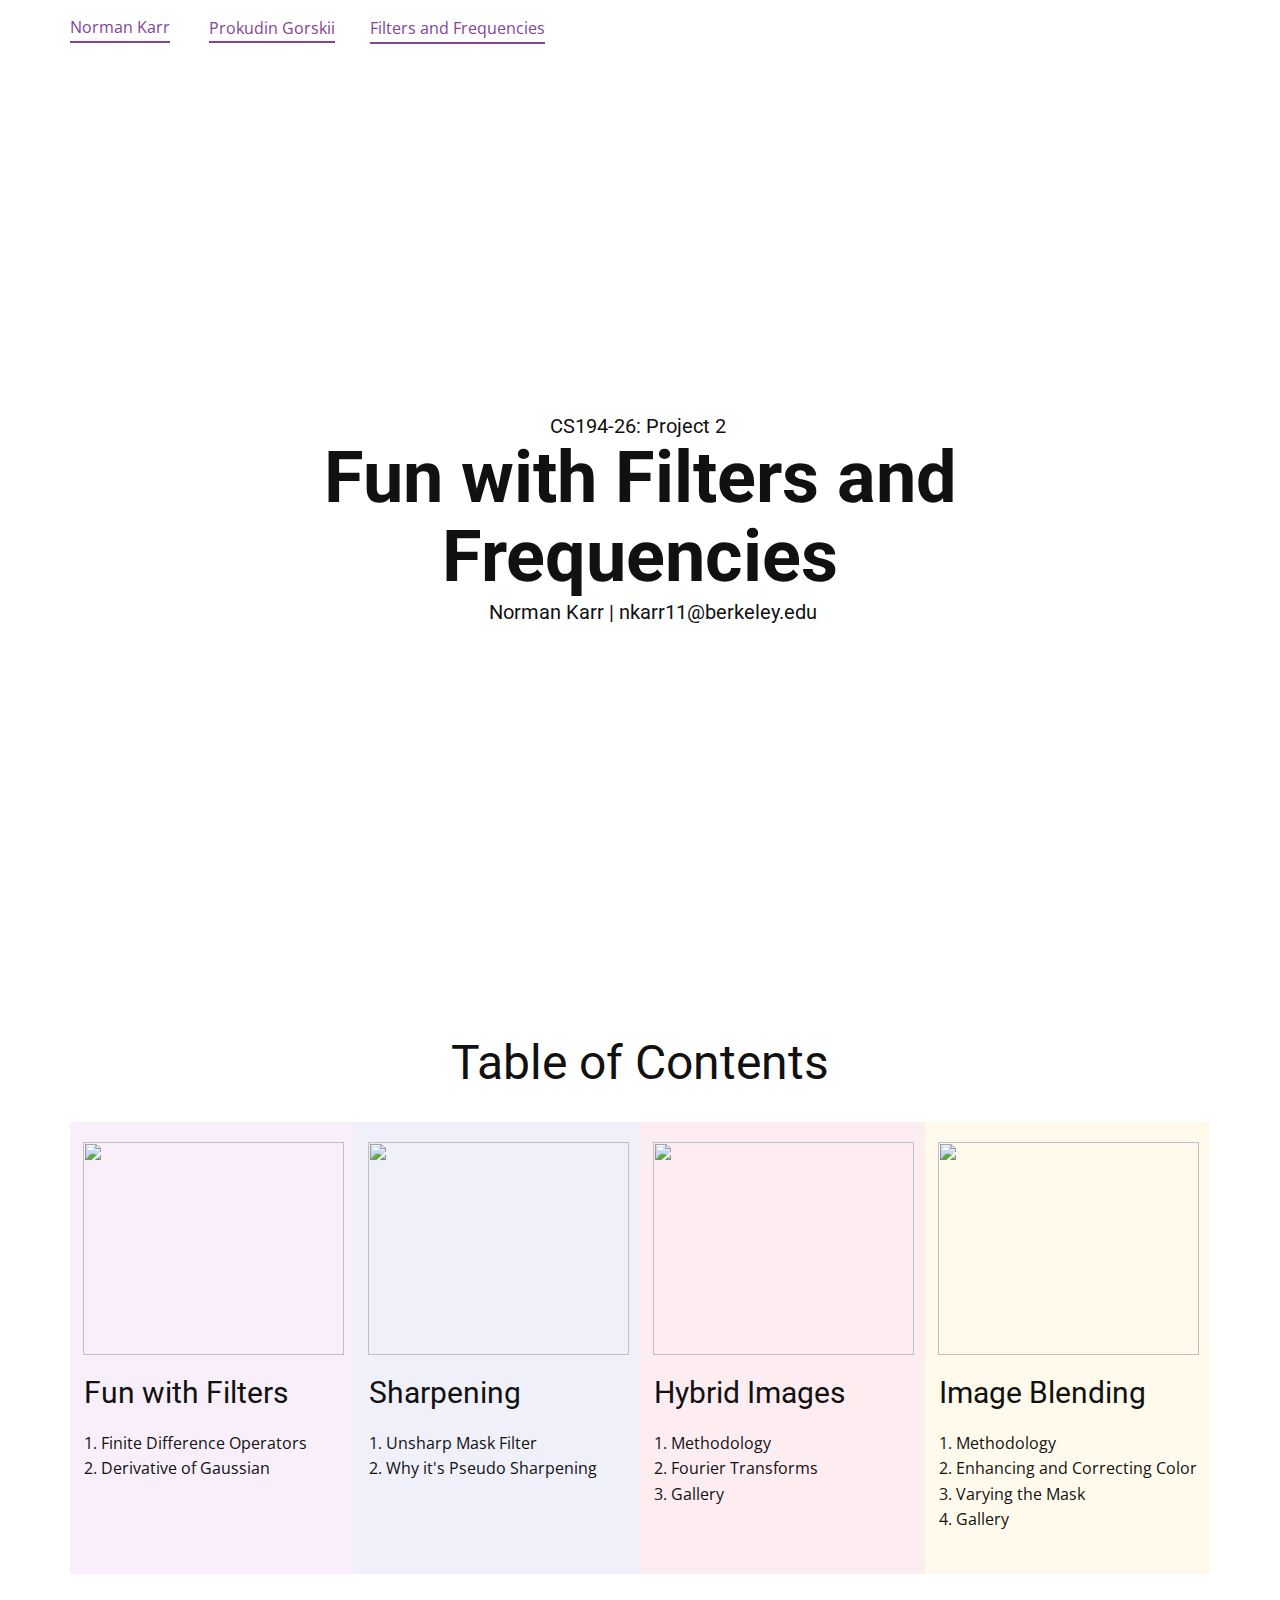
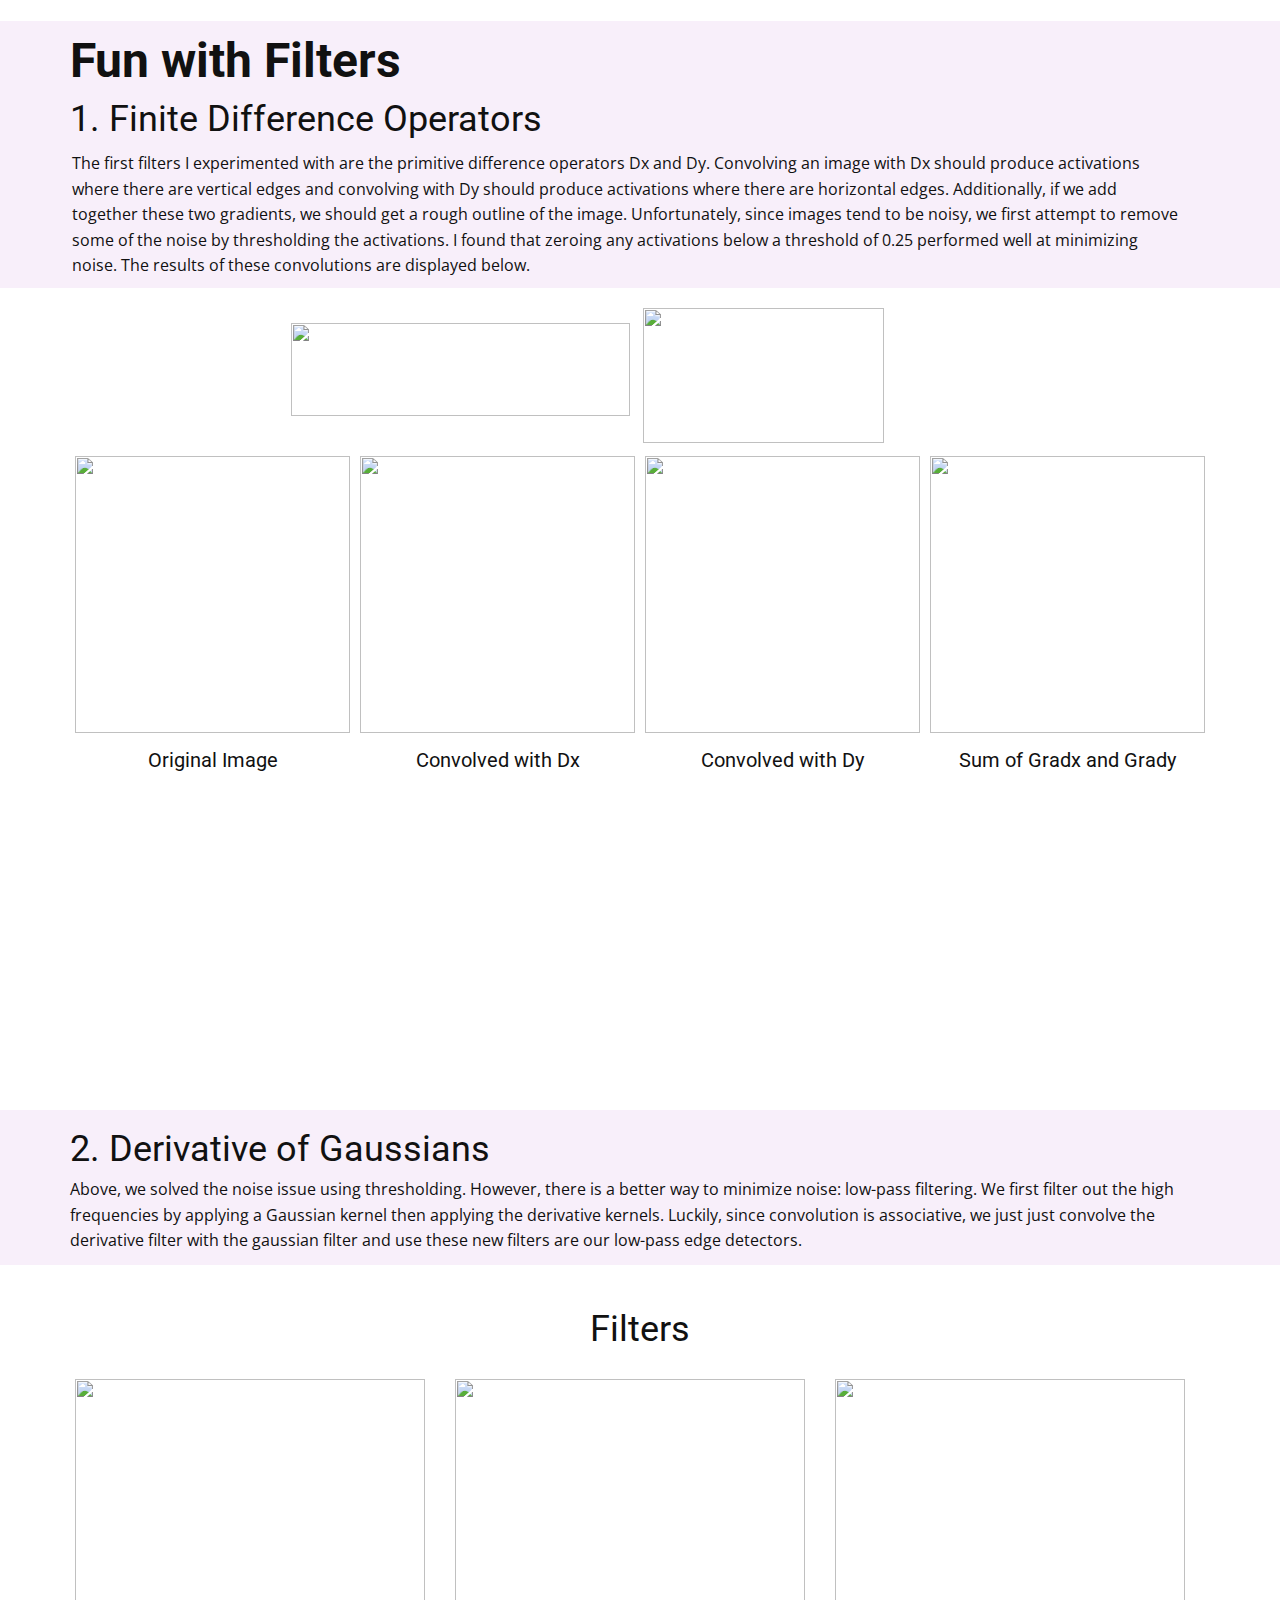
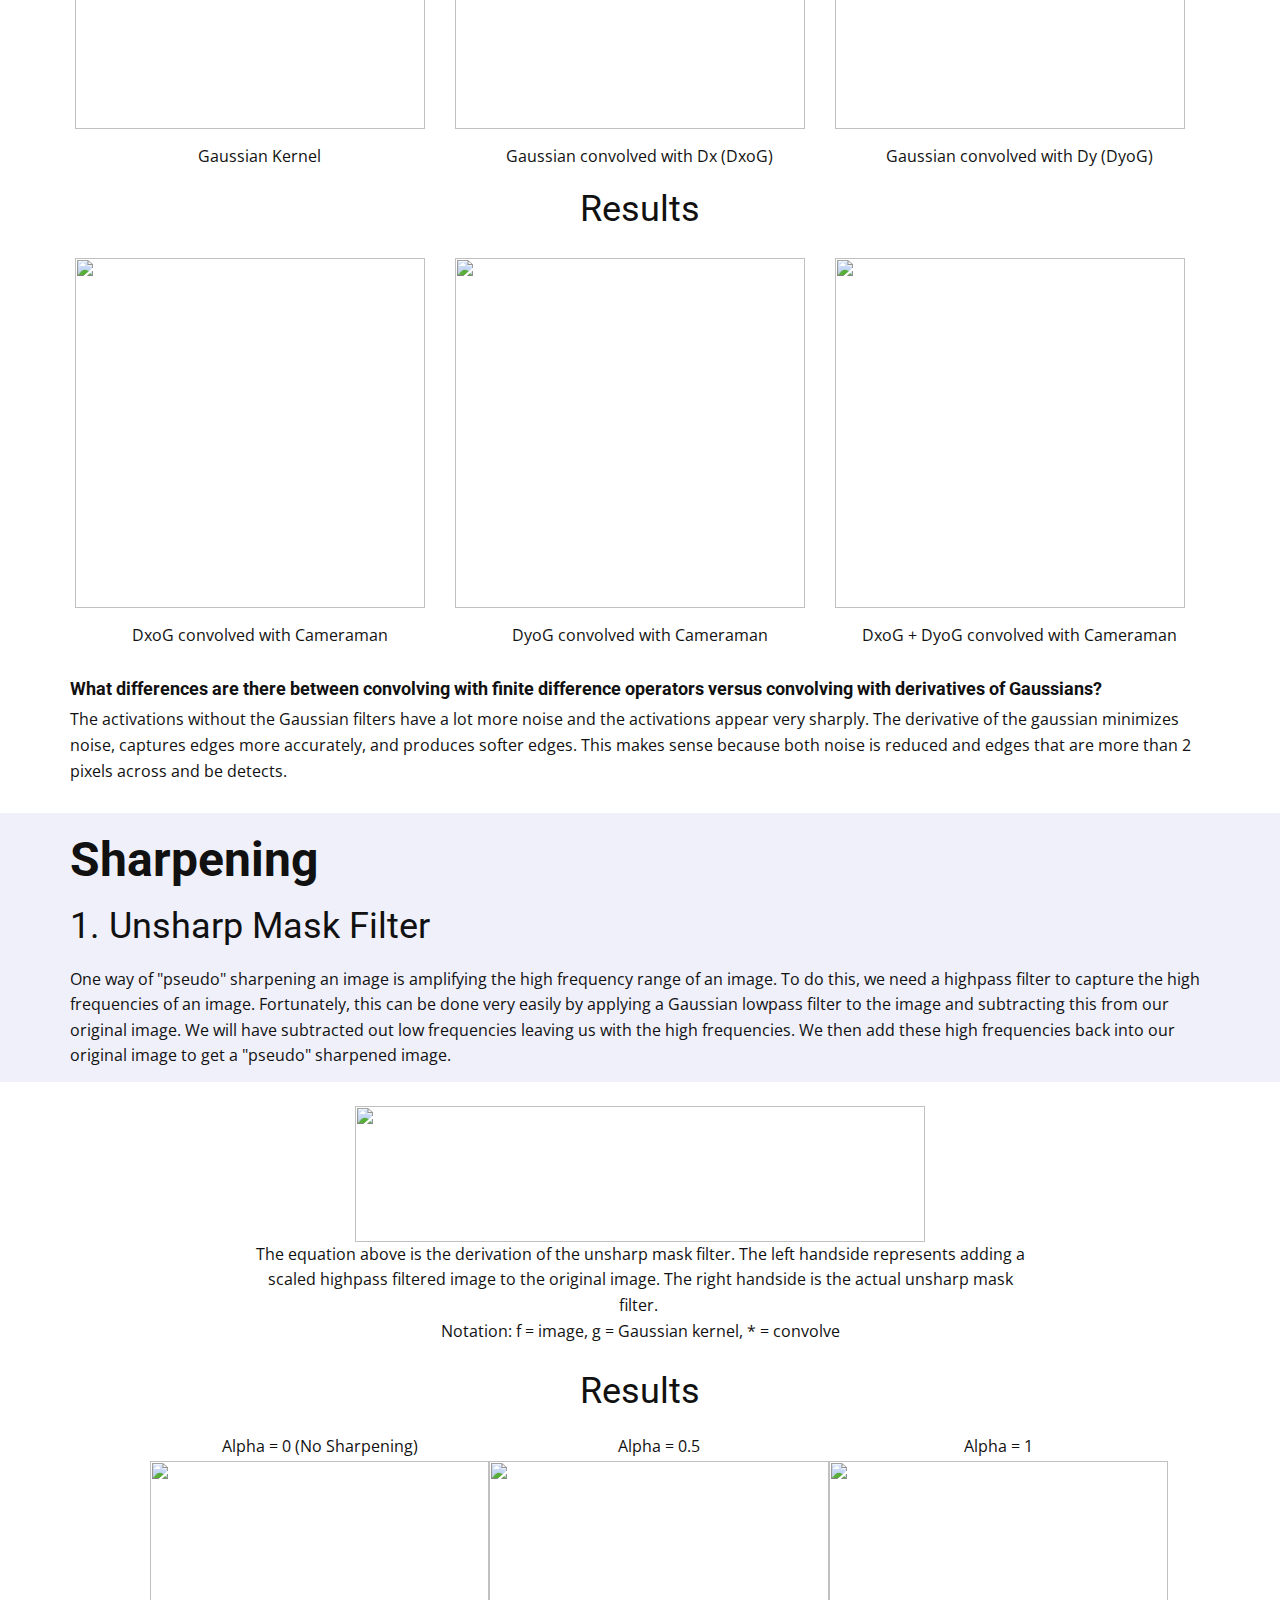
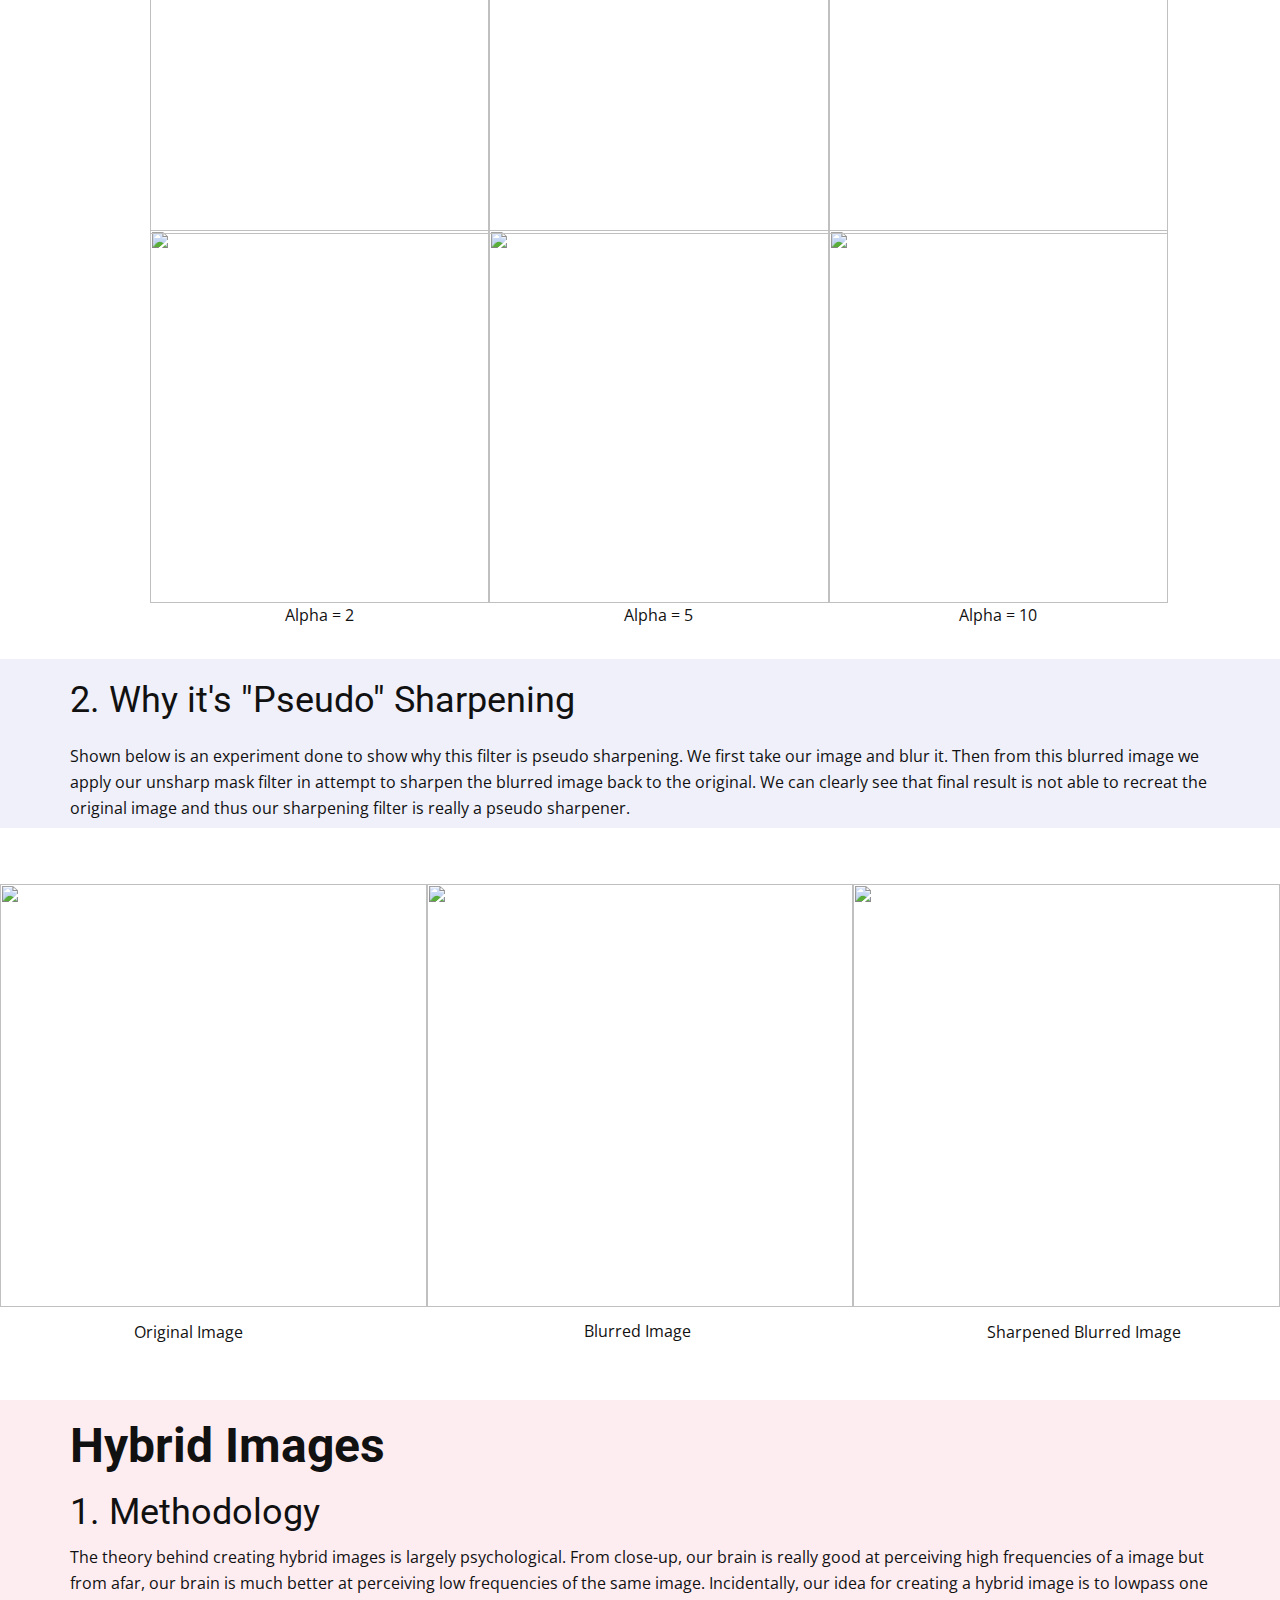
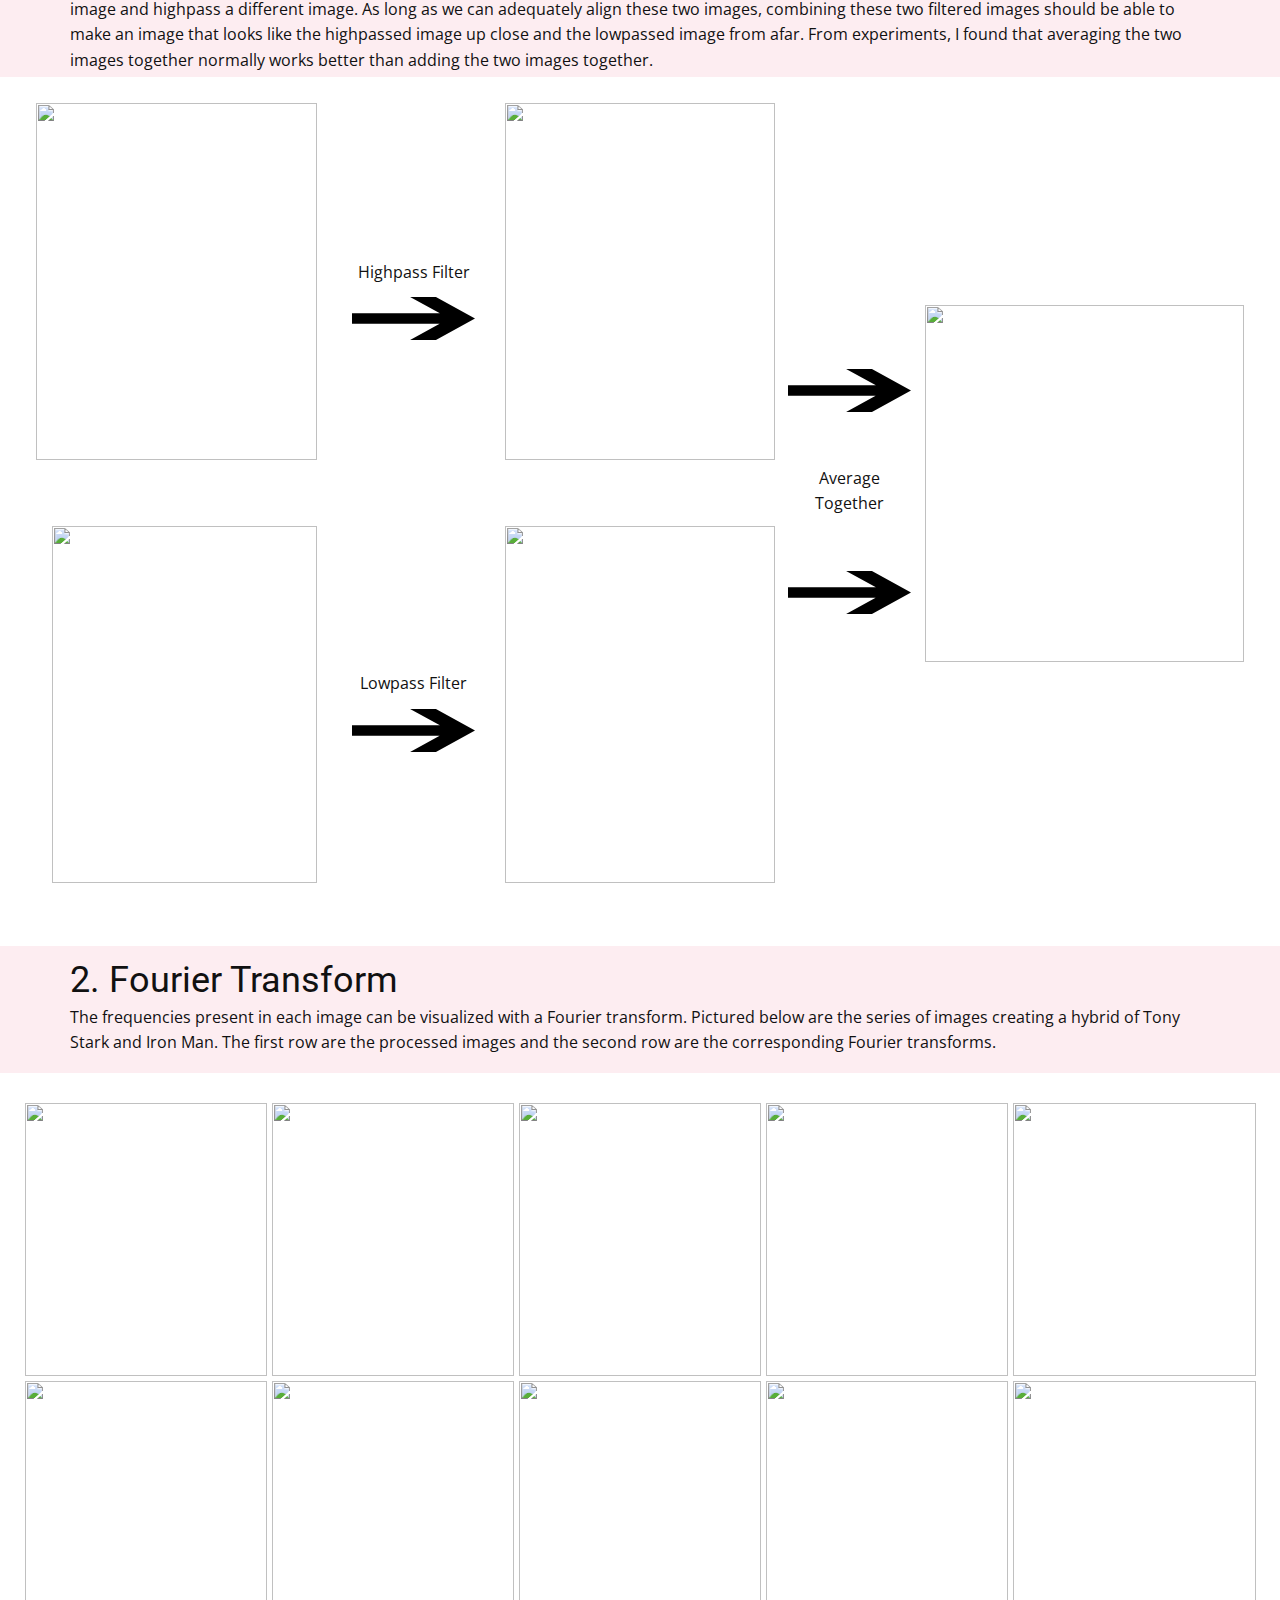
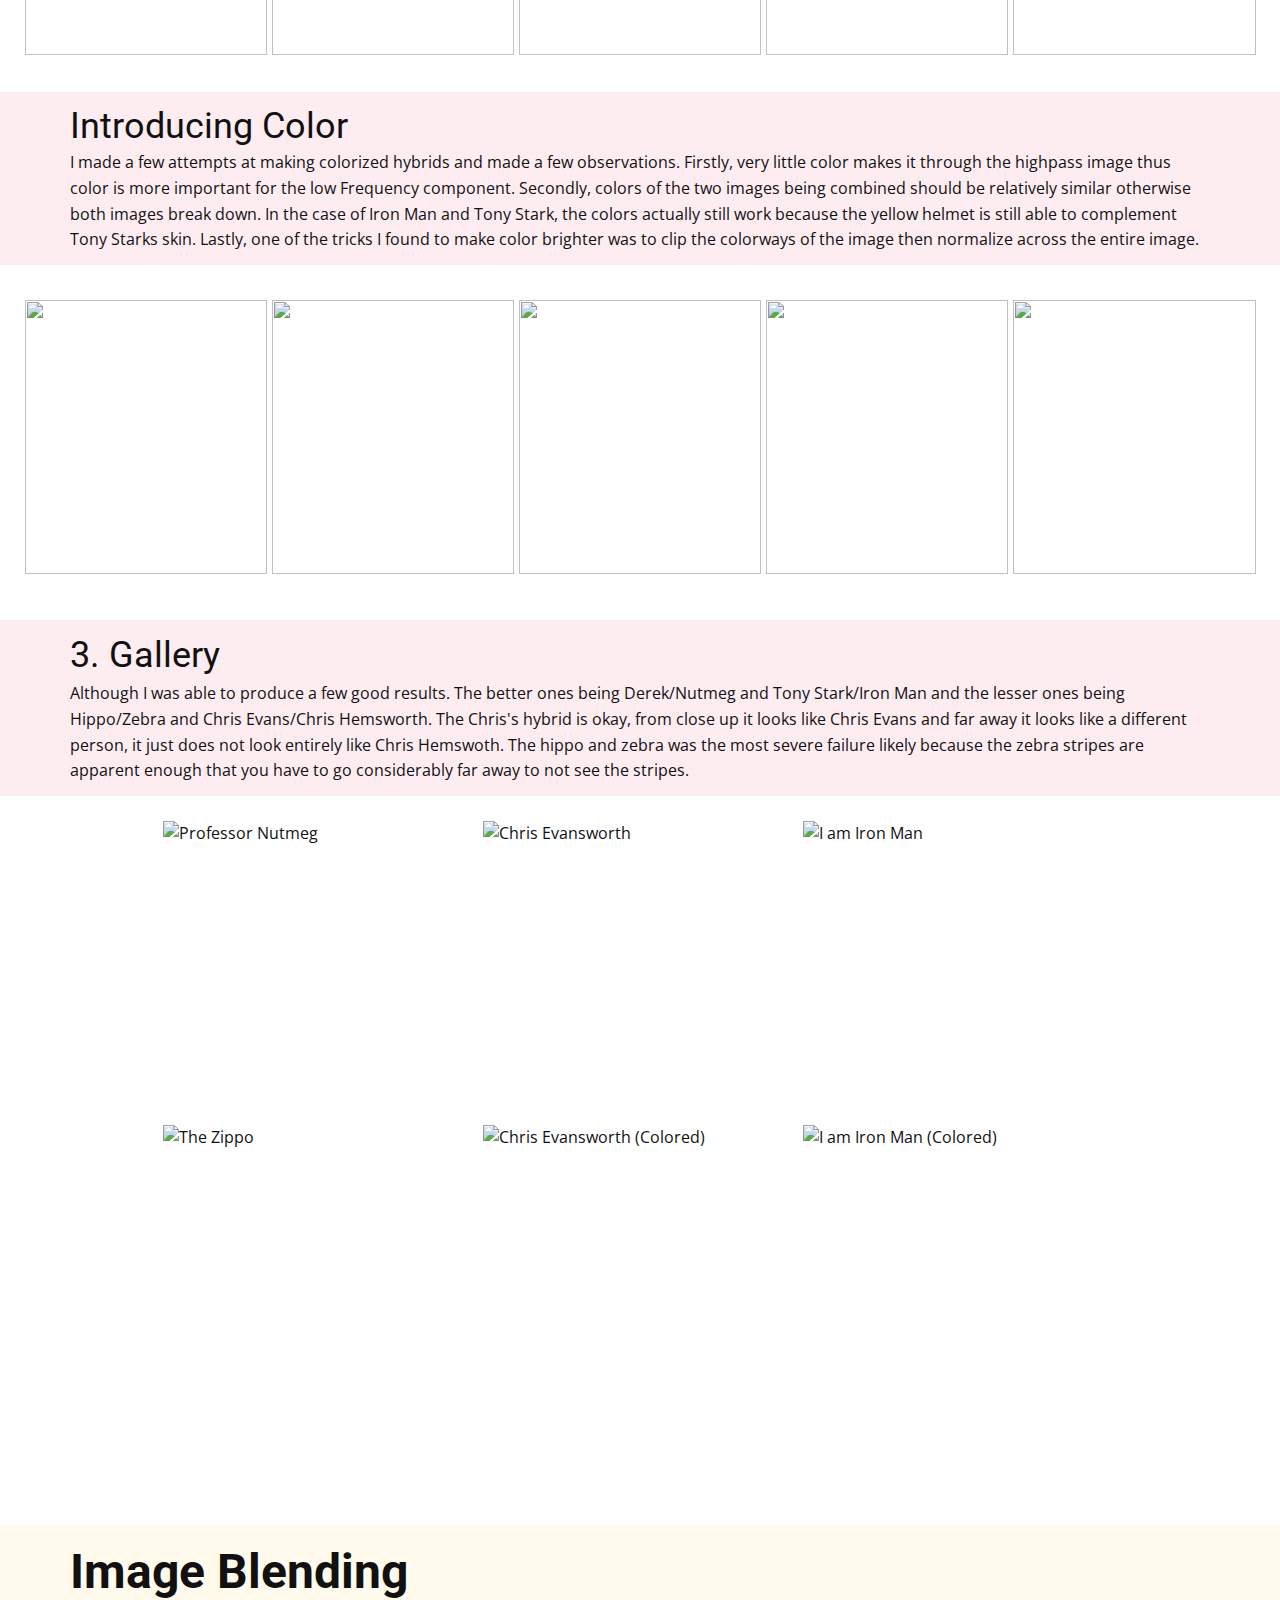
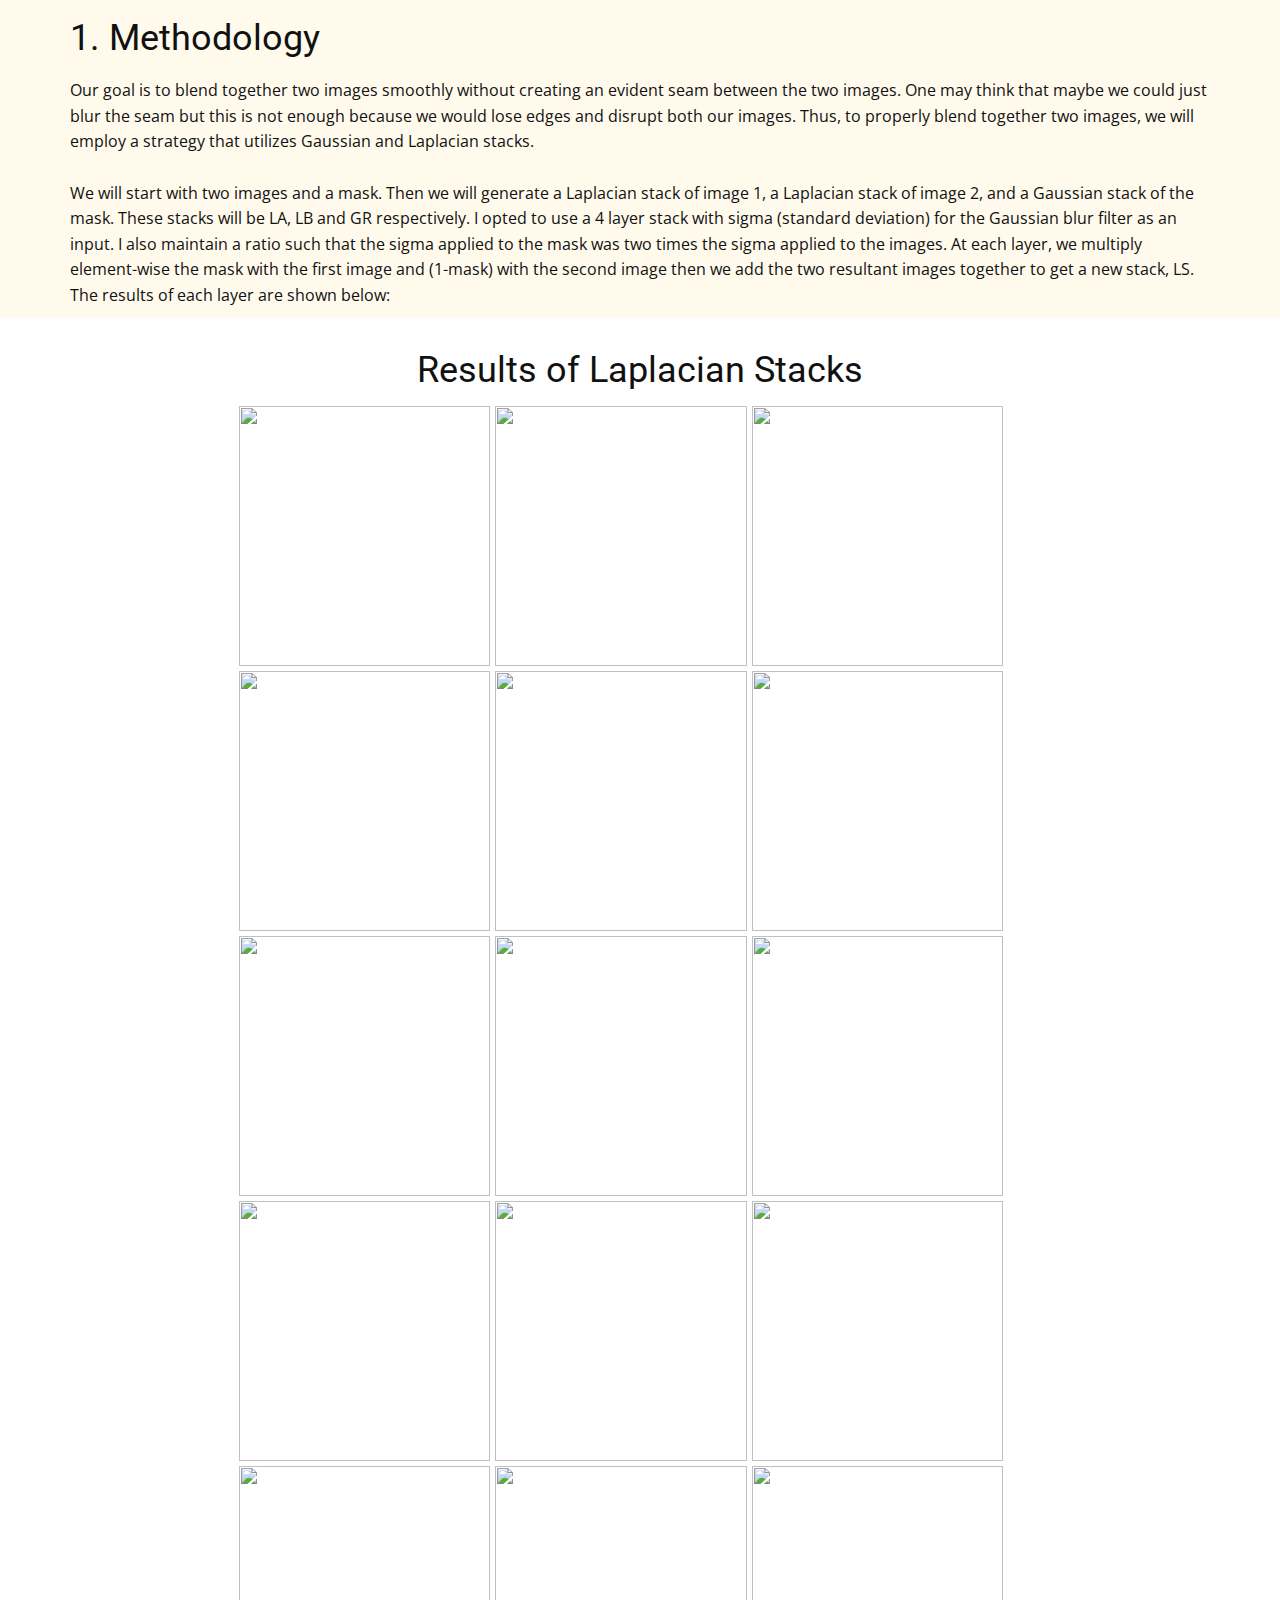
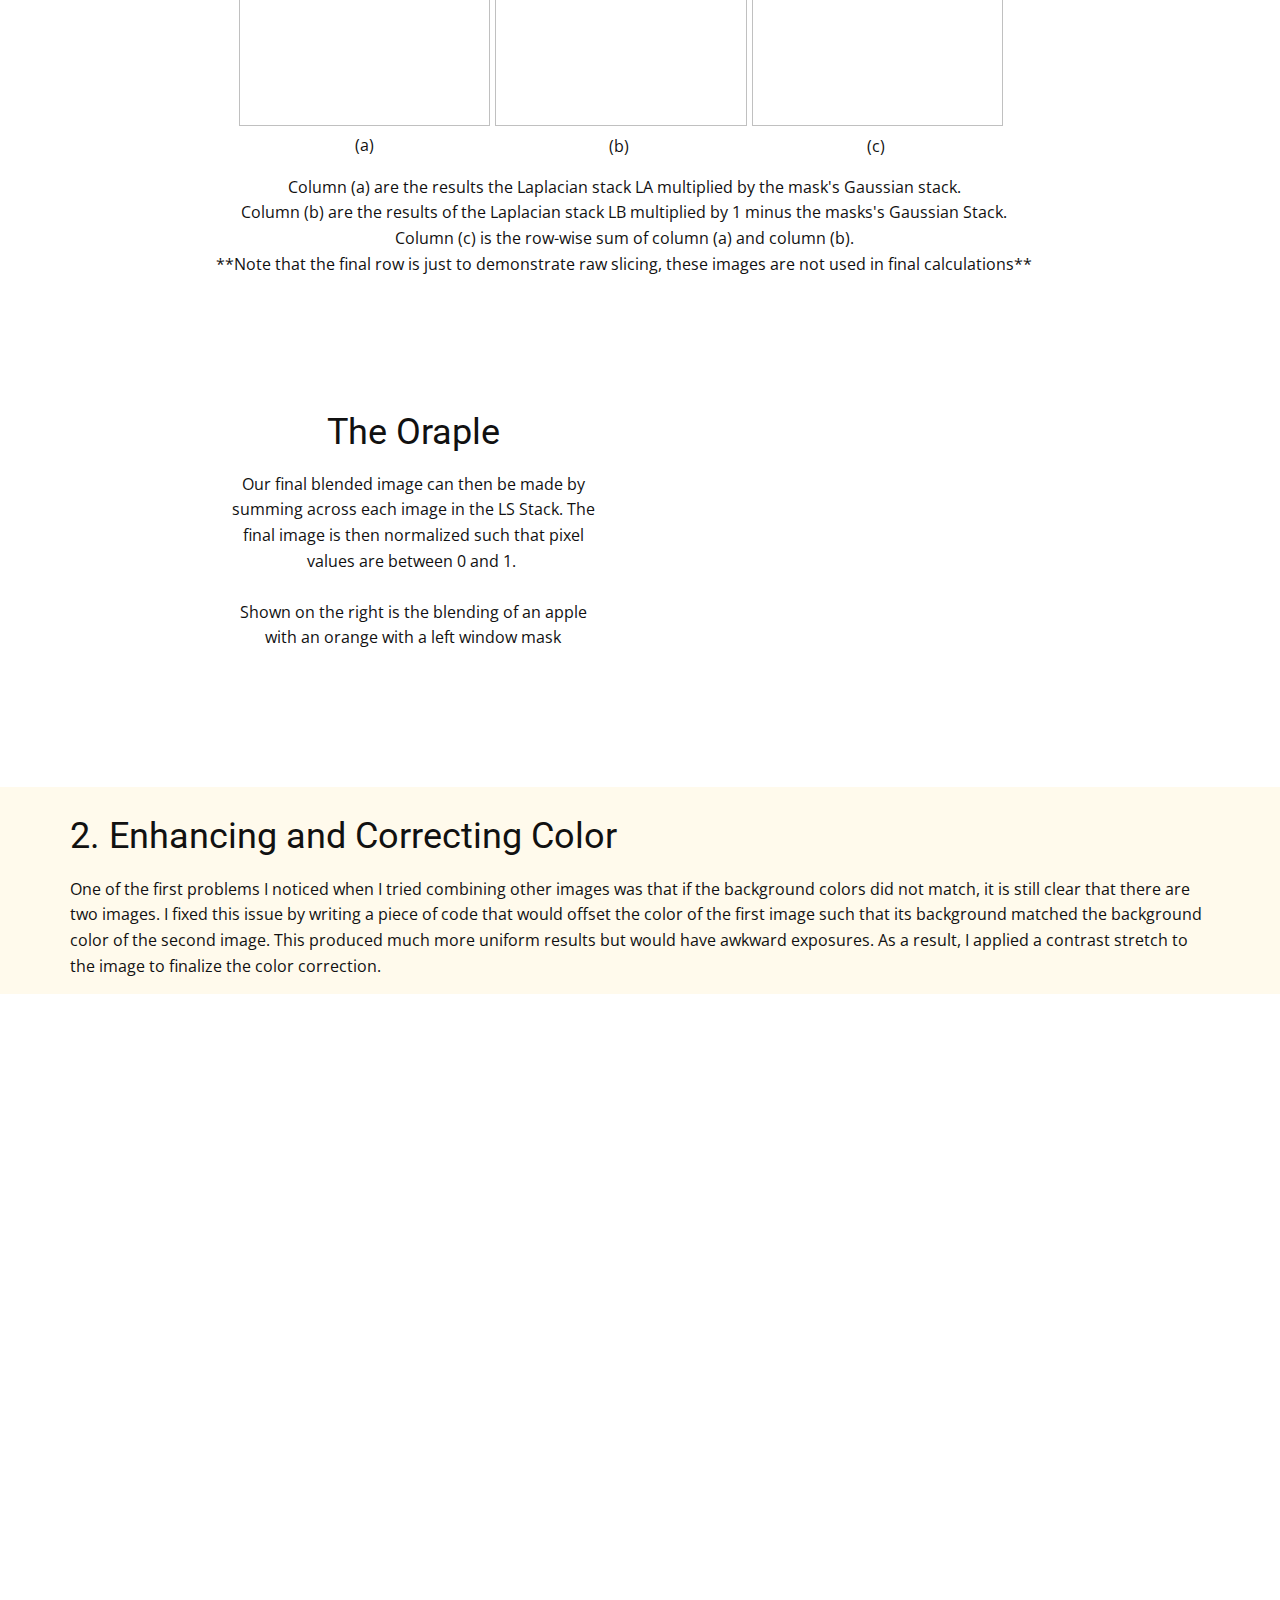
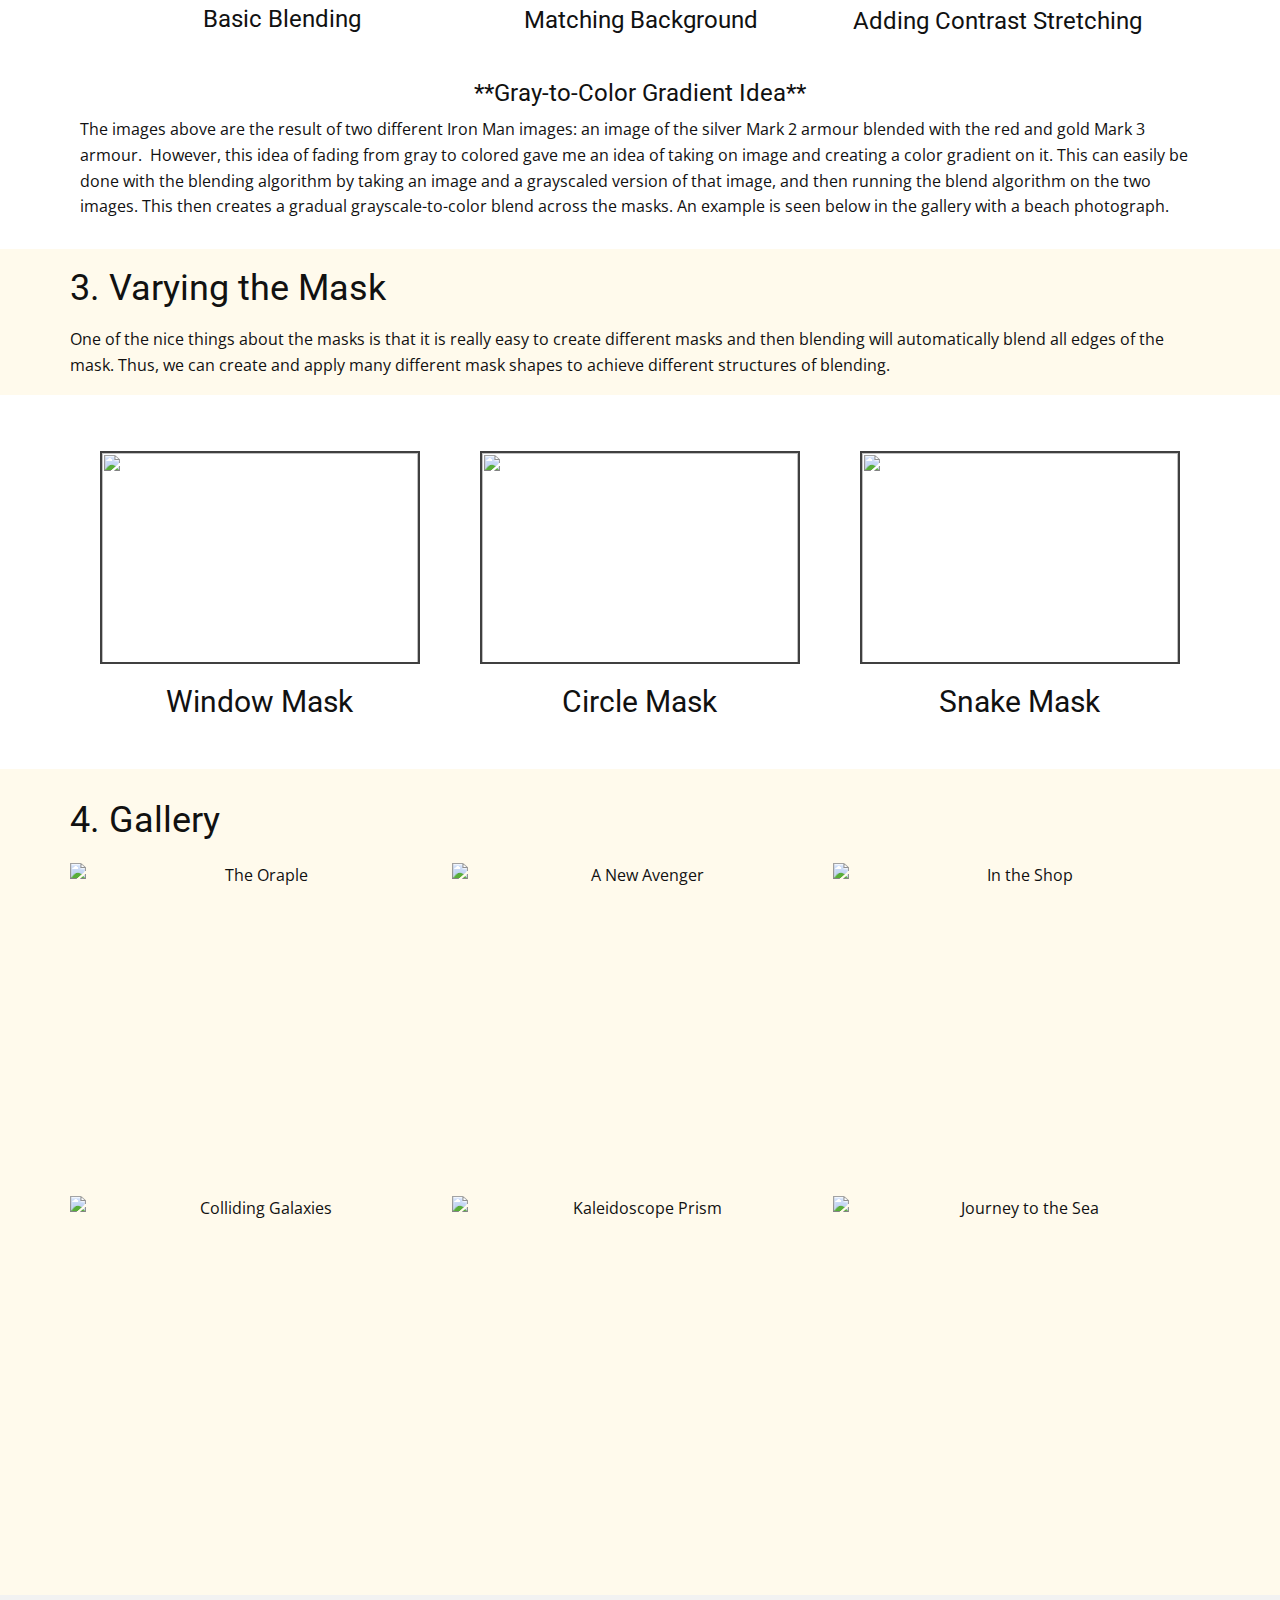
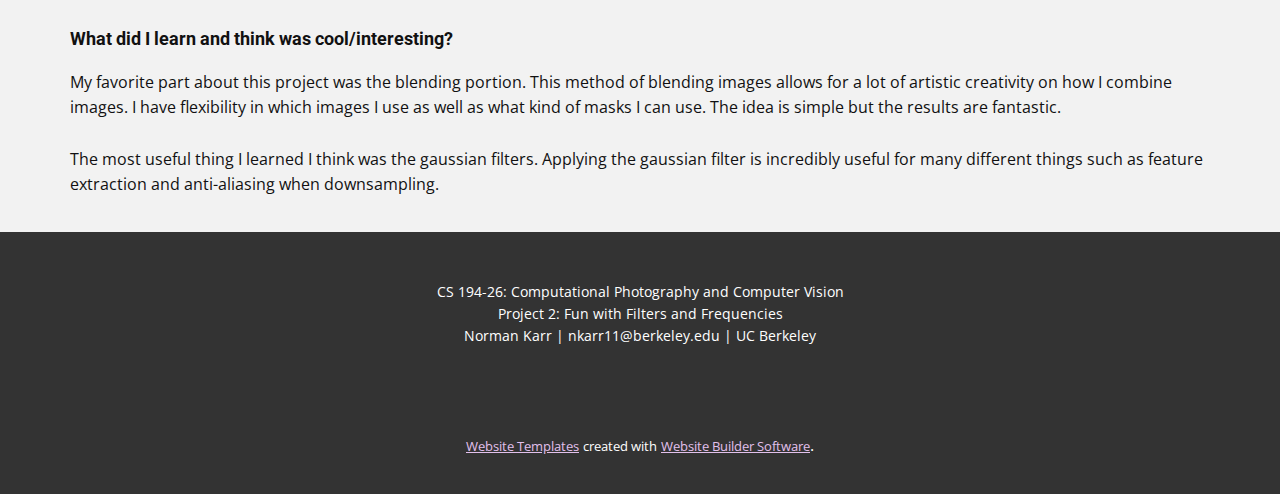
==== commit 13f5dbe4: "added home links" ====
--- a/filters-and-frequencies/index.html
+++ b/filters-and-frequencies/index.html
@@ -74,7 +74,7 @@
             <div class="u-black u-menu-overlay u-opacity u-opacity-70" wfd-invisible="true"></div>
           </div>
         </nav>
-        <a href="https://normankarr.com/" class="u-active-none u-border-2 u-border-palette-0-base u-btn u-btn-rectangle u-button-style u-hover-none u-none u-radius-0 u-btn-1">Norman Karr</a>
+        <a href="https://normankarr.com/" class="u-active-none u-border-2 u-border-palette-1-base u-btn u-btn-rectangle u-button-style u-hover-none u-none u-radius-0 u-btn-1">Norman Karr</a>
         <a href="https://normankarr.com/computational-photography/prokudin-gorskii/" class="u-active-none u-border-2 u-border-palette-1-base u-btn u-btn-rectangle u-button-style u-hover-none u-none u-radius-0 u-btn-2">Prokudin Gorskii</a>
         <a href="https://normankarr.com/computational-photography/filters-and-frequencies/" class="u-active-none u-border-2 u-border-palette-1-base u-btn u-btn-rectangle u-button-style u-hover-none u-none u-radius-0 u-btn-3">Filters and Frequencies</a>
       </div></header>
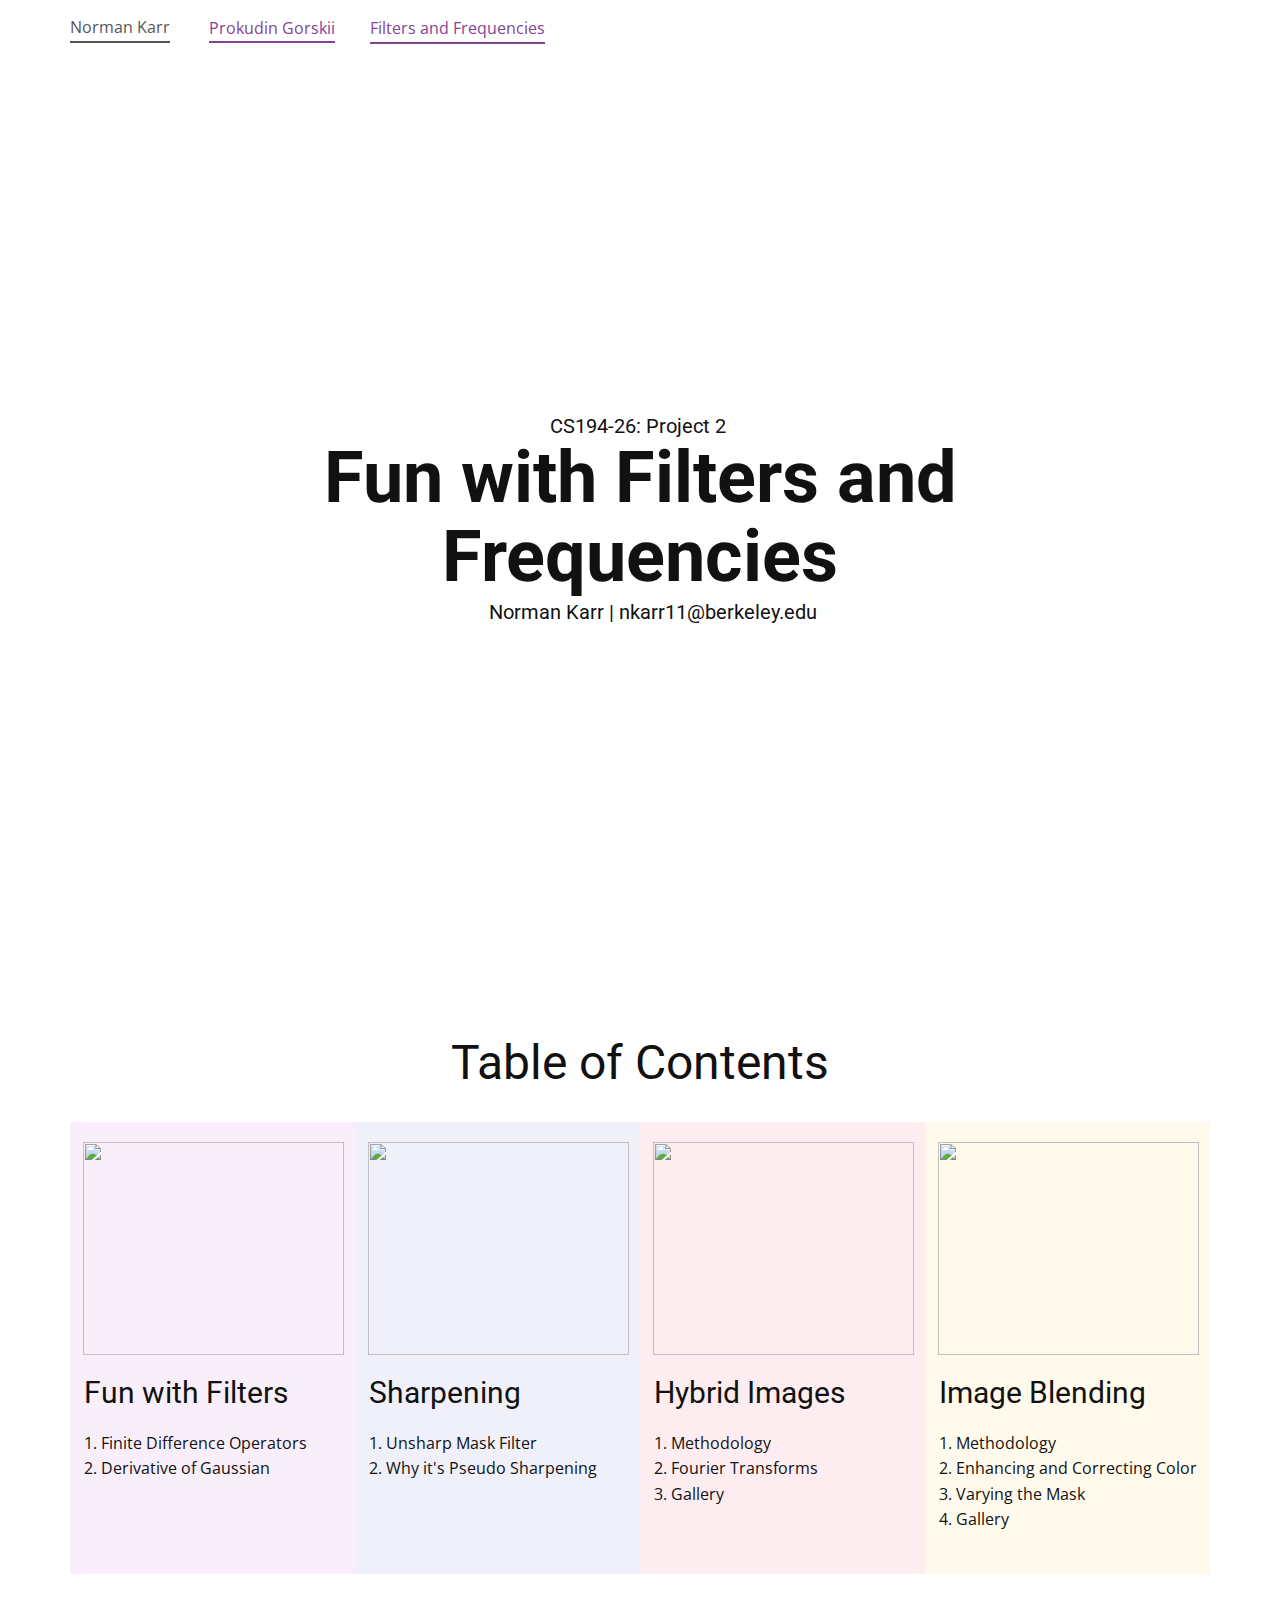
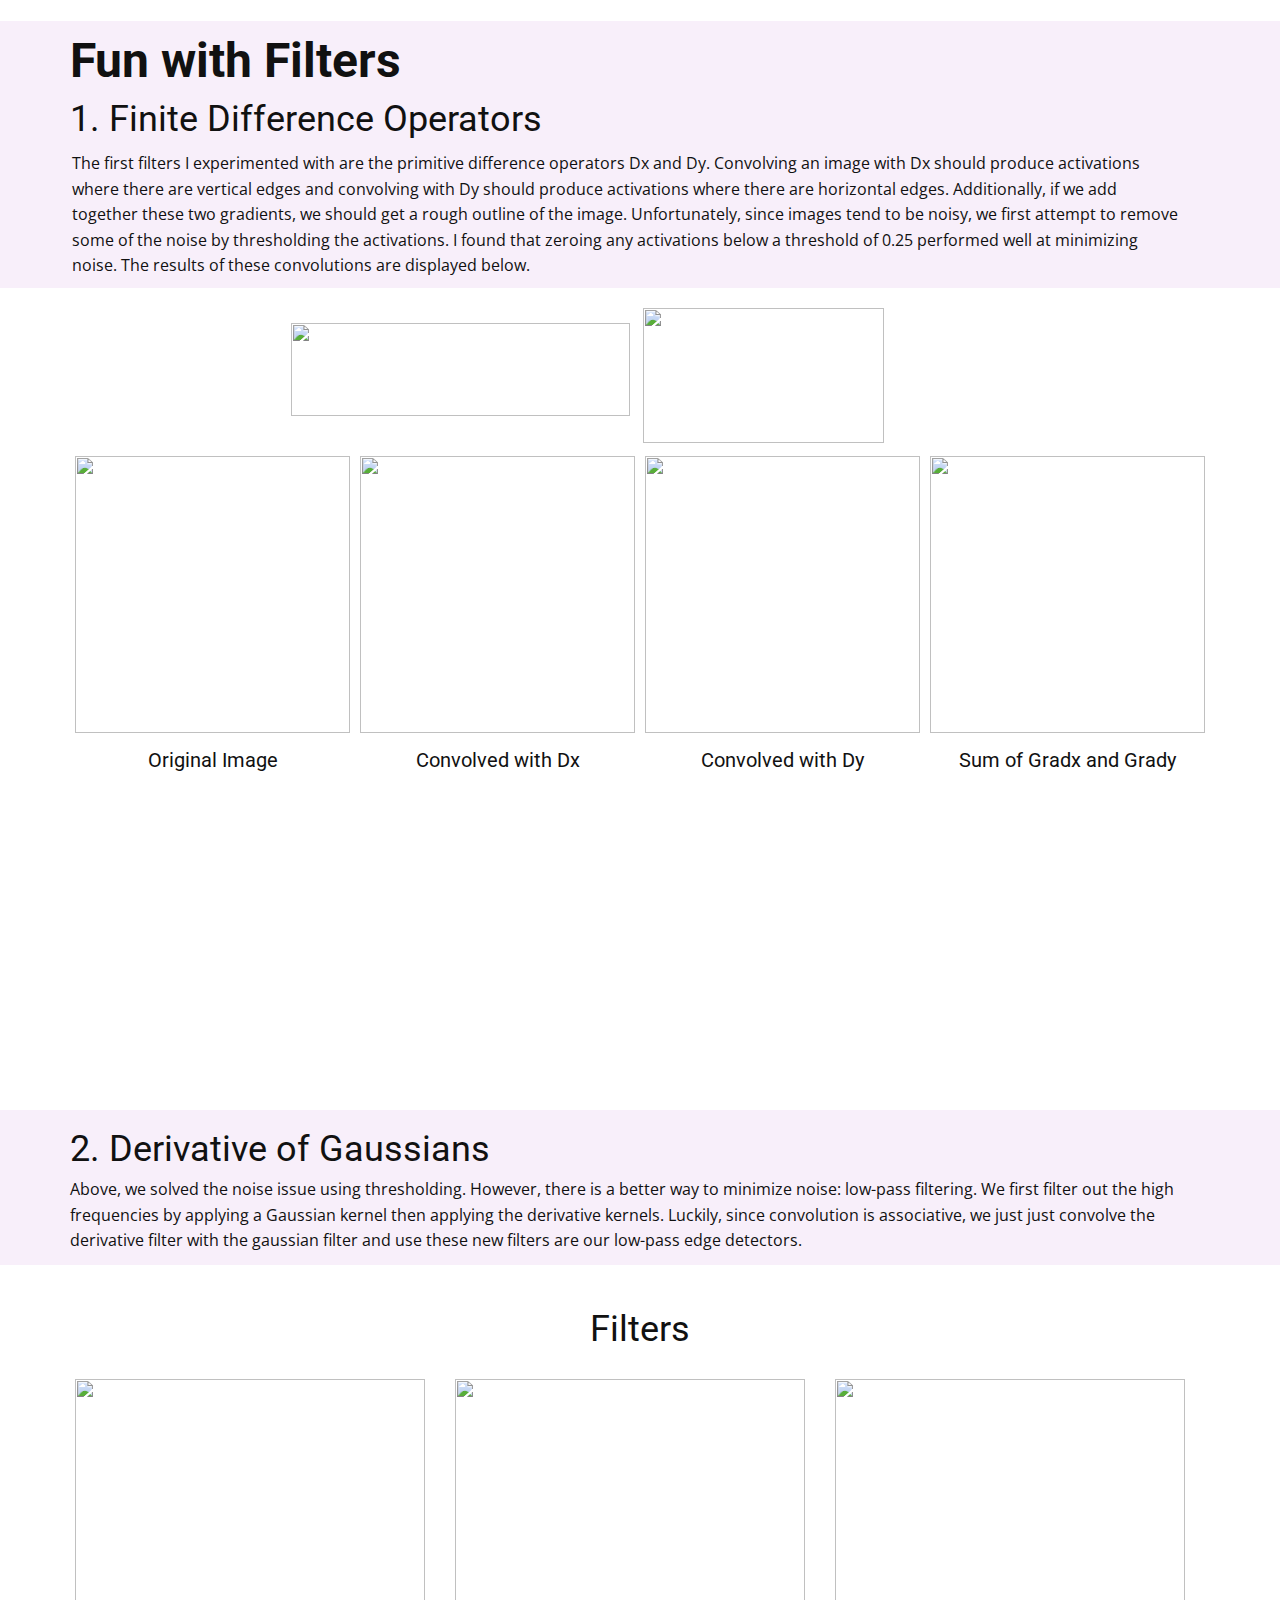
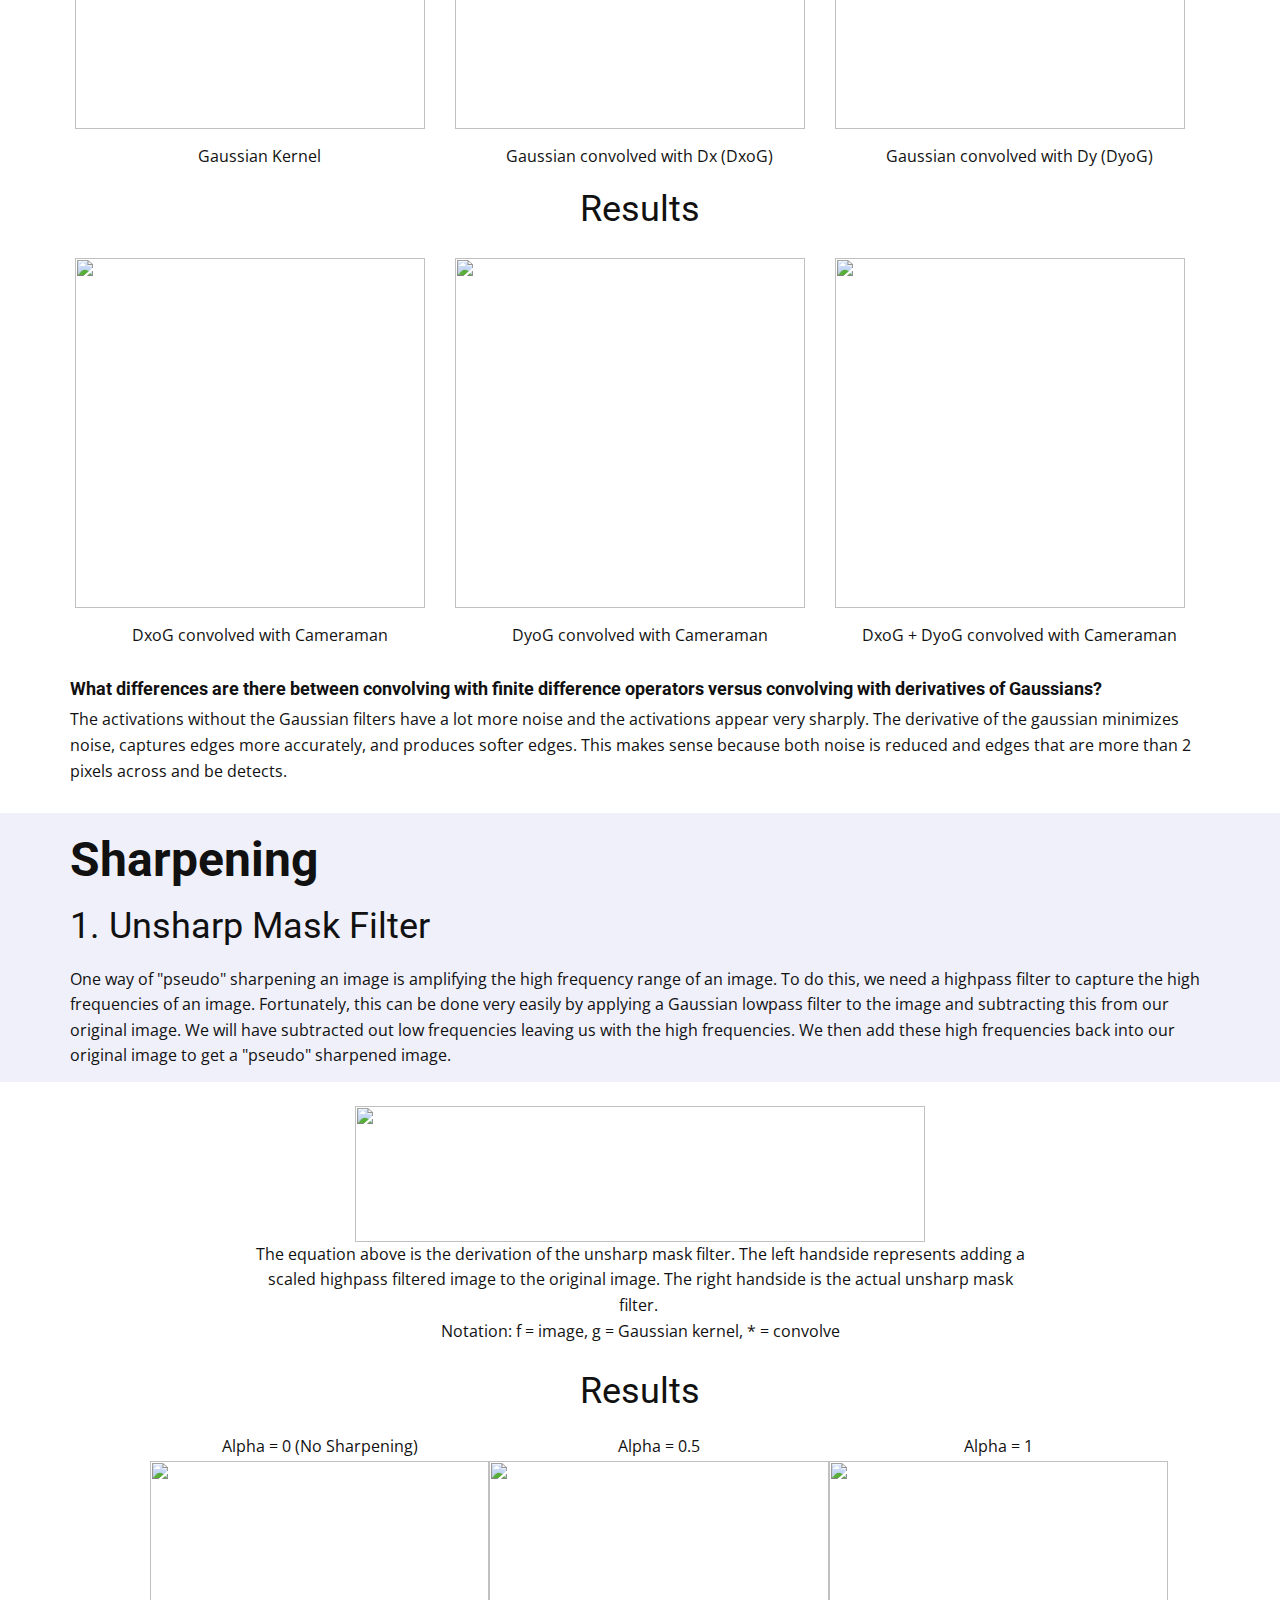
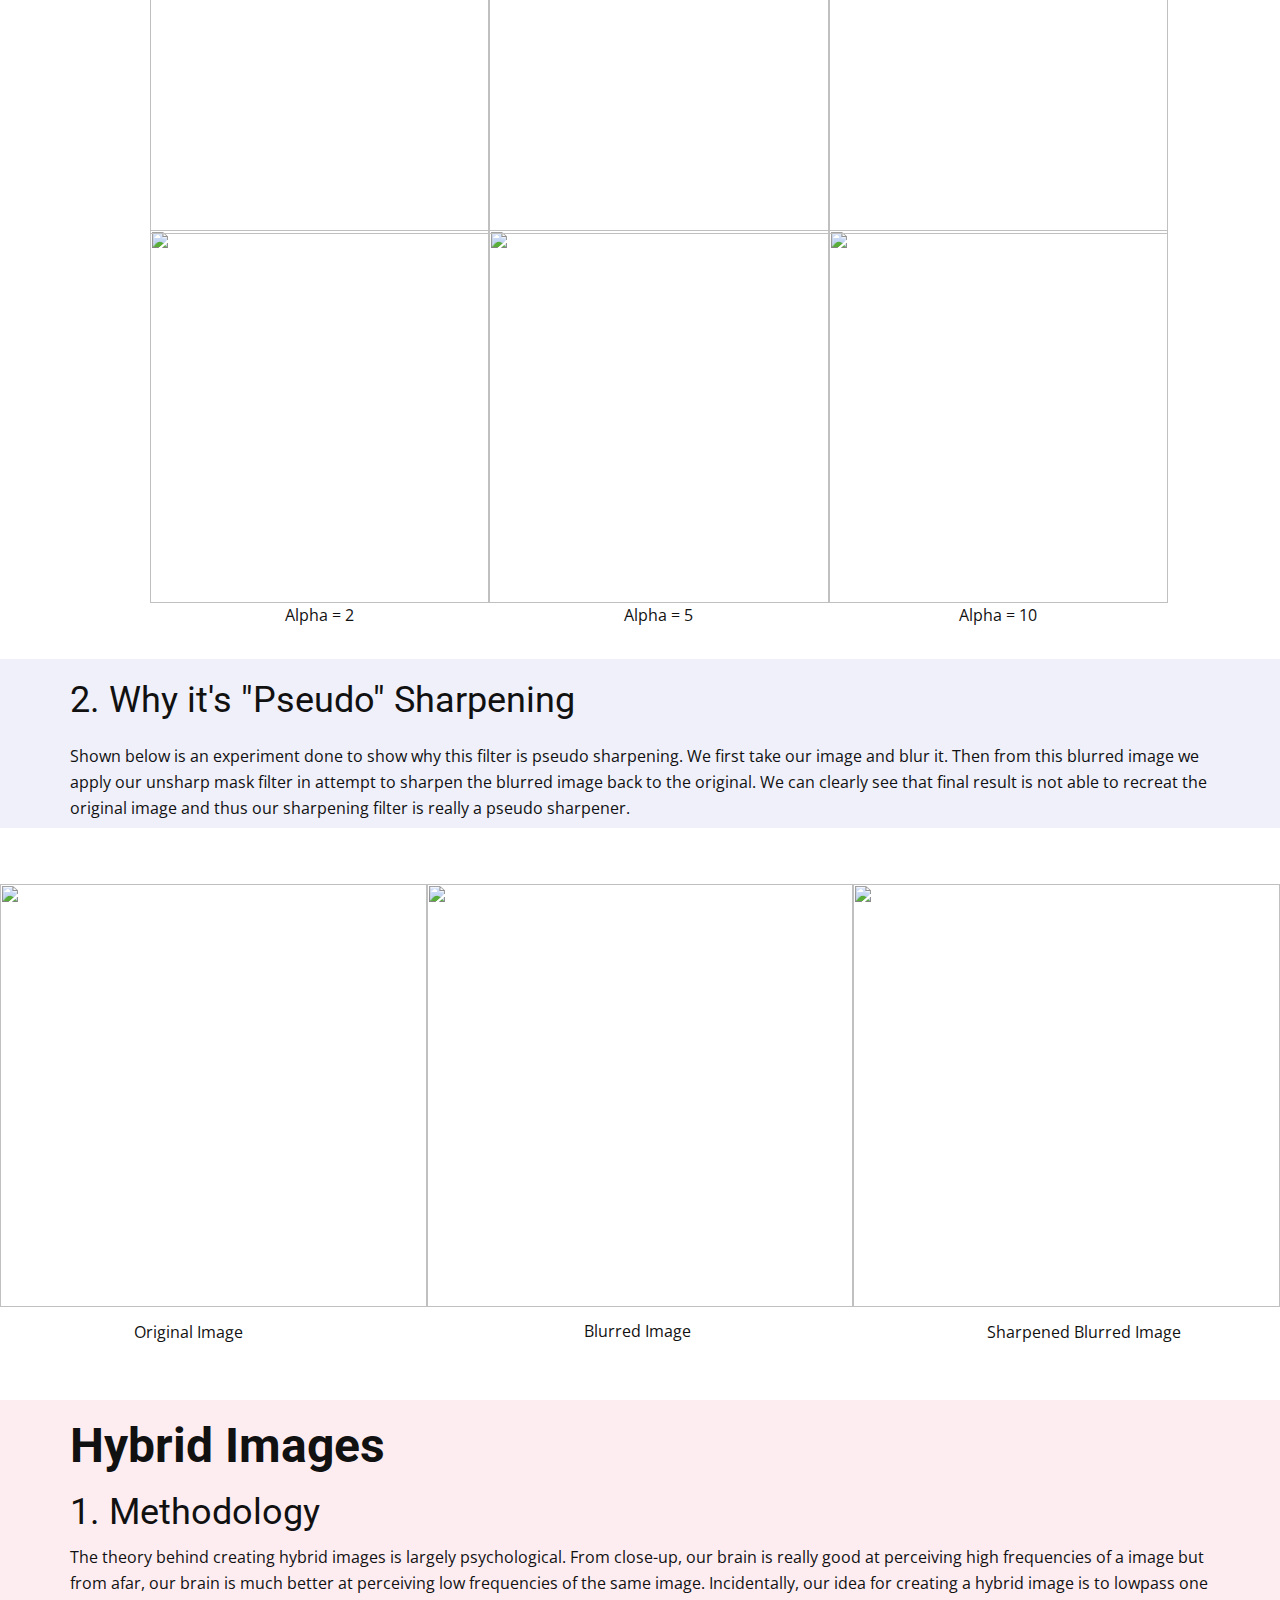
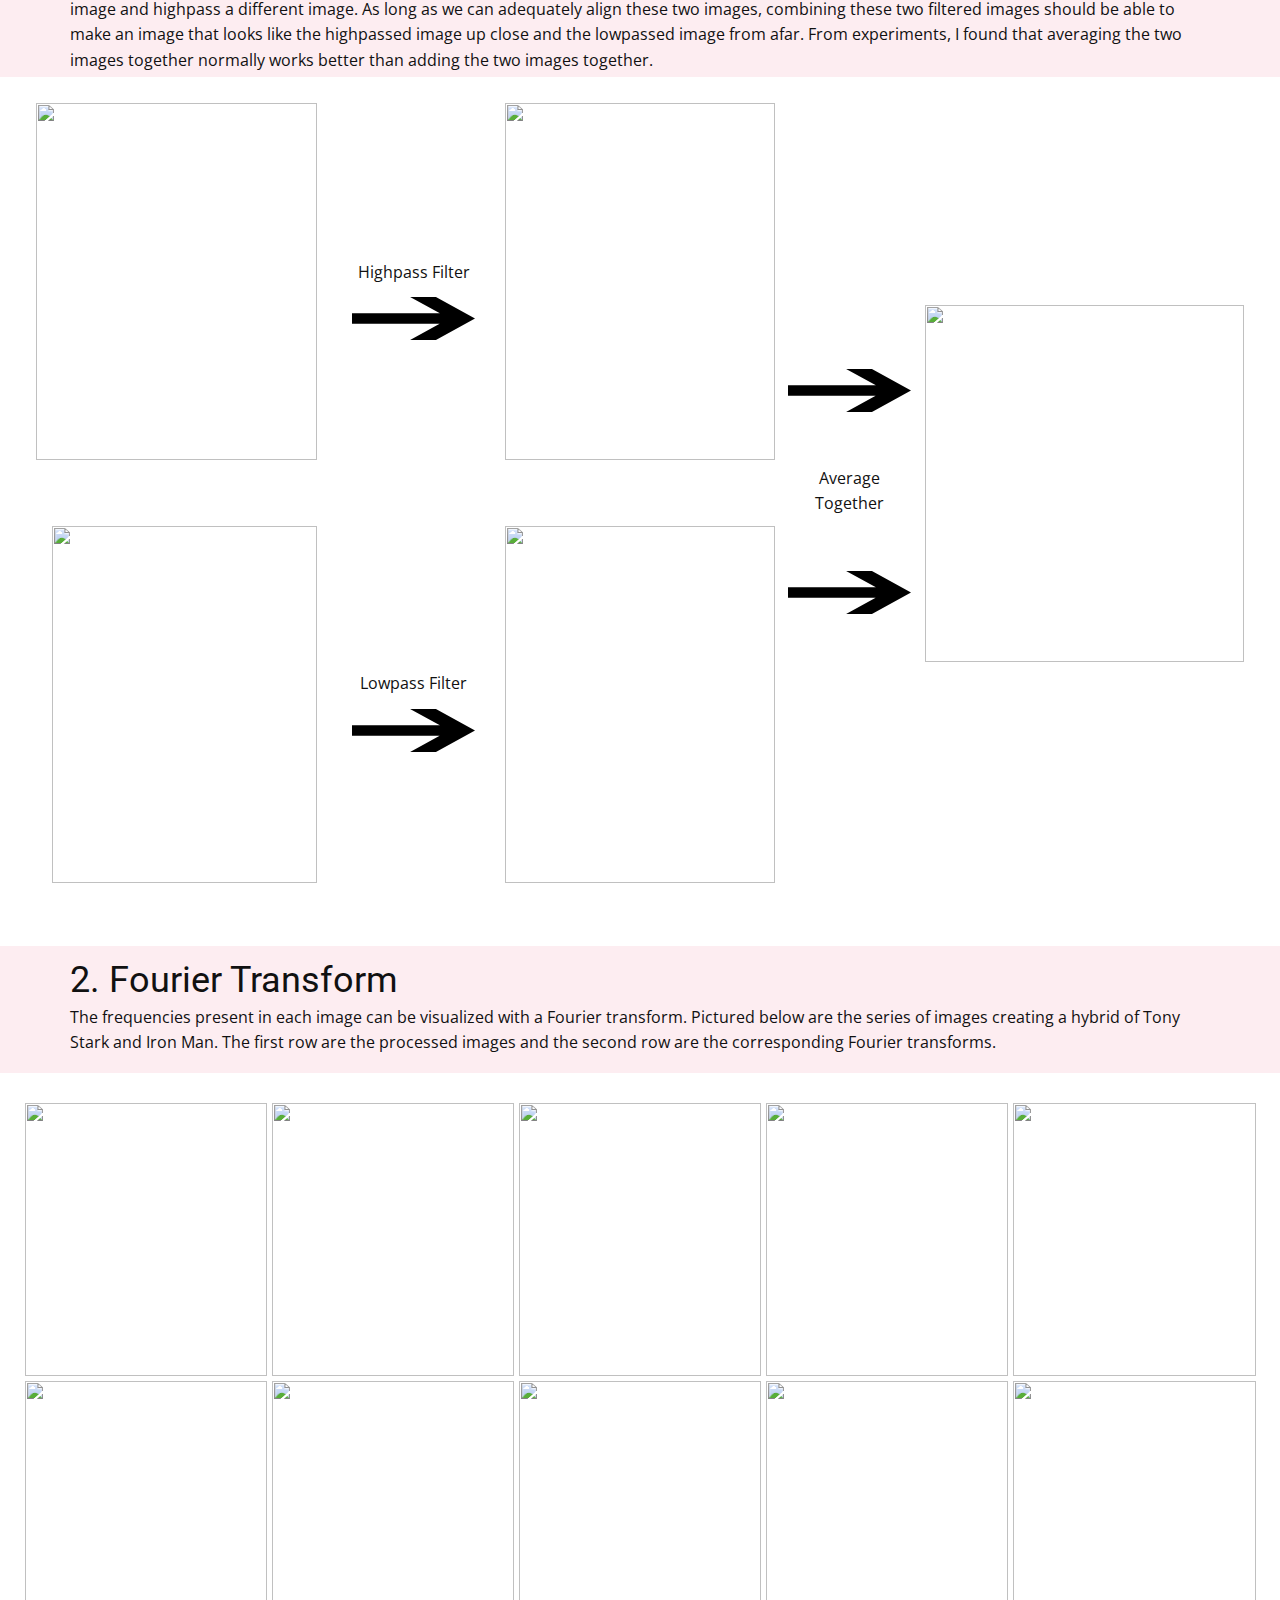
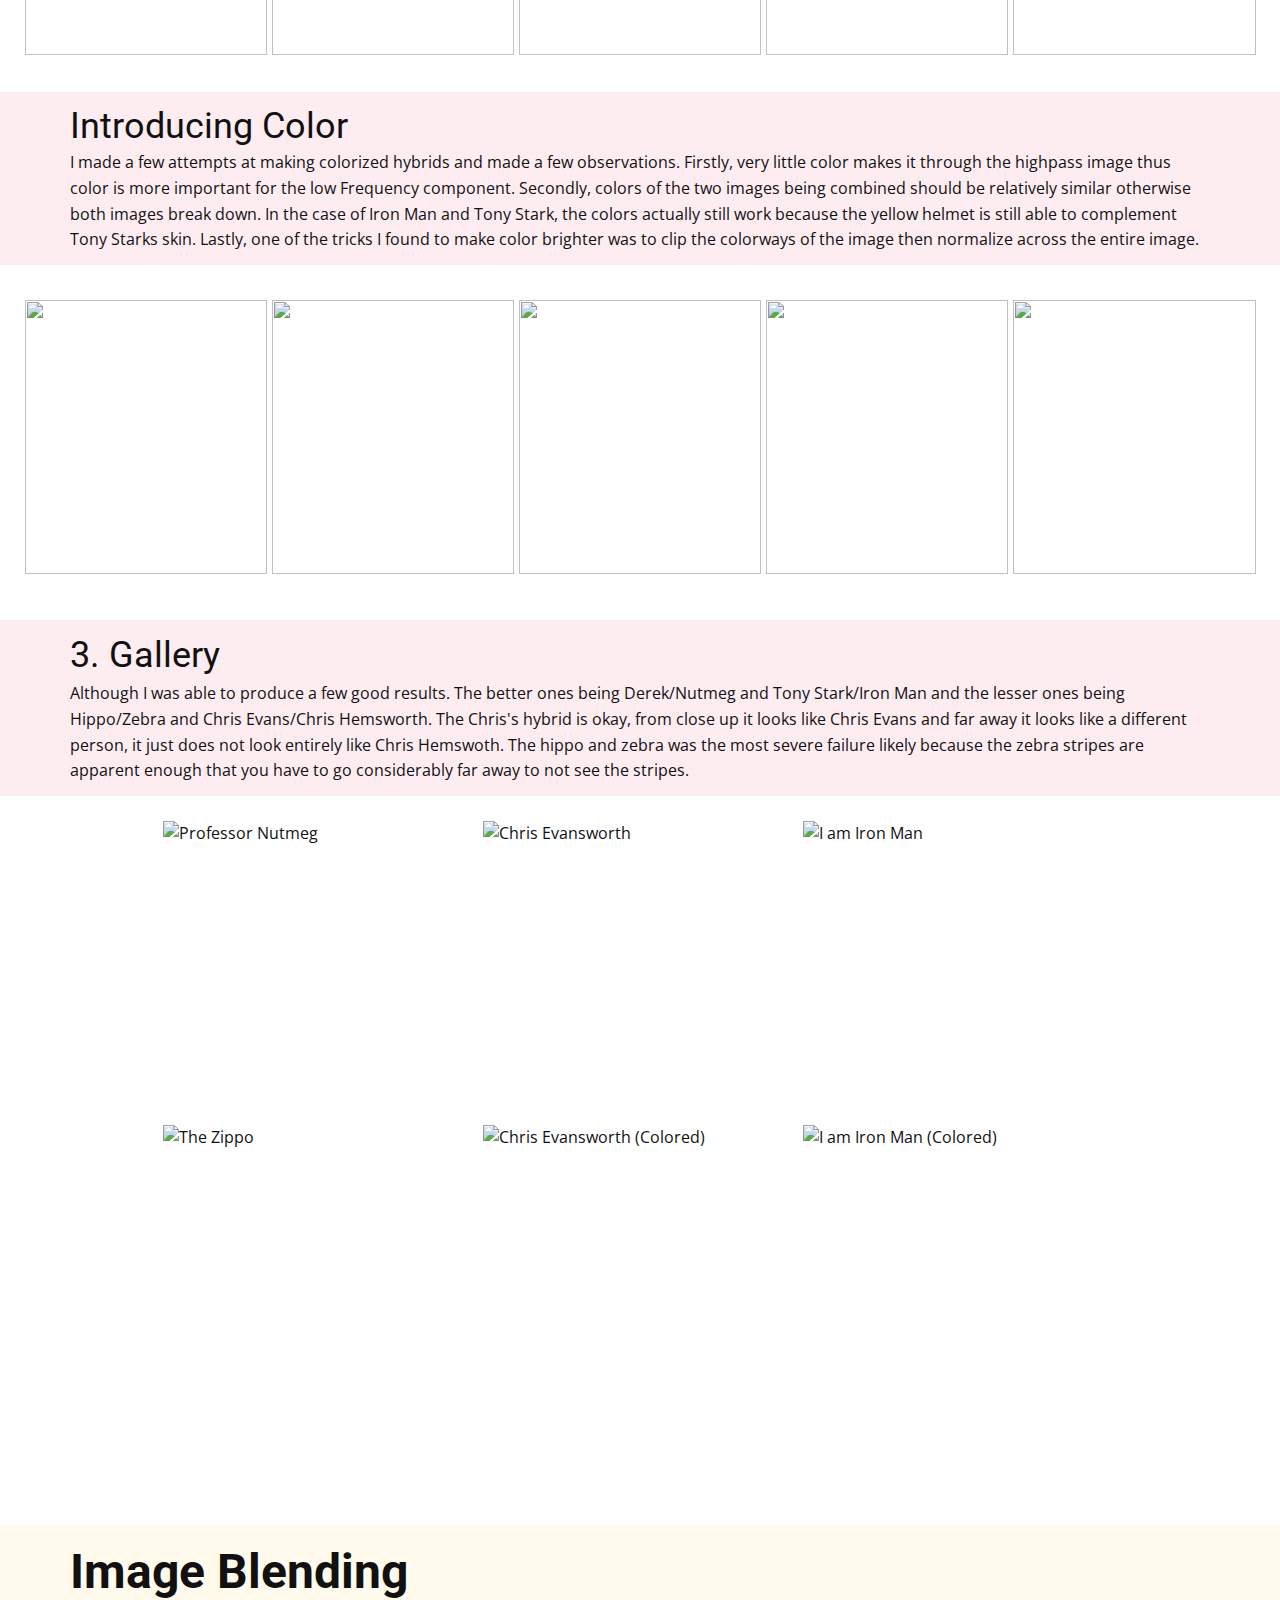
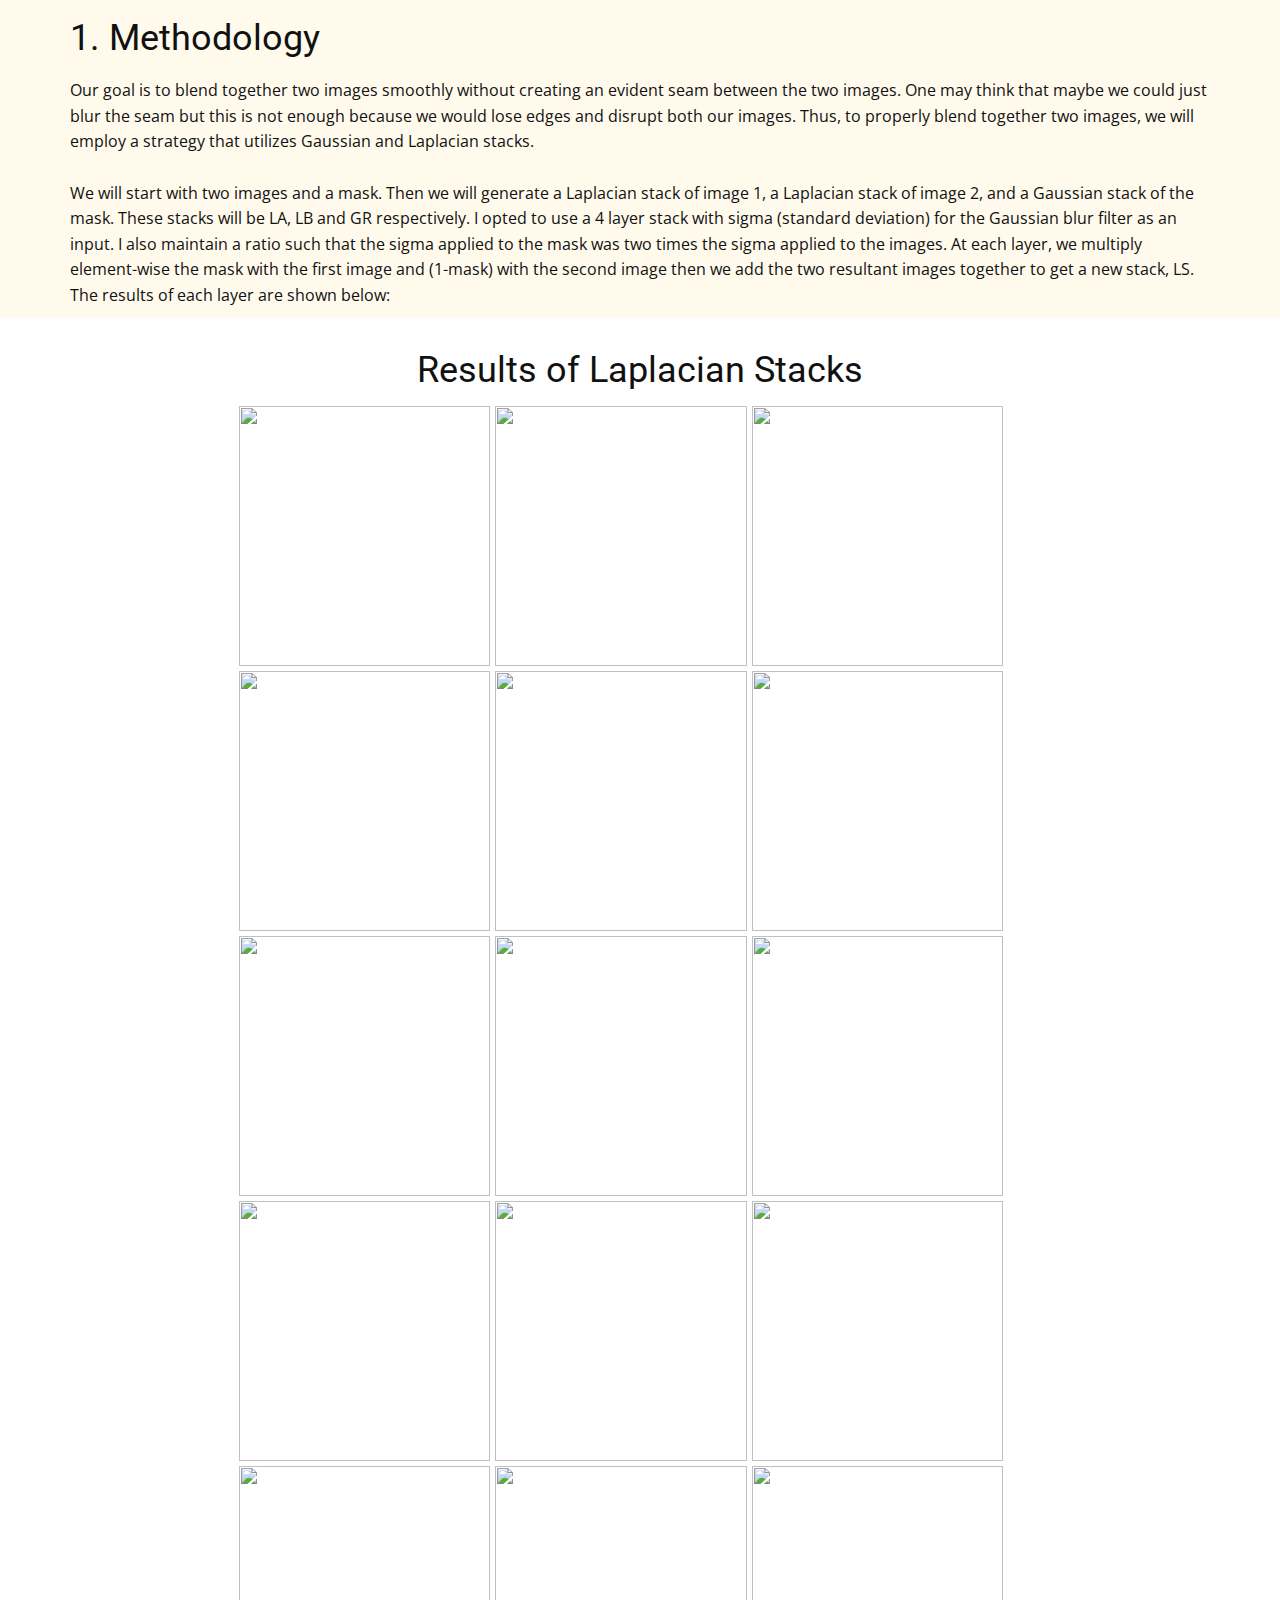
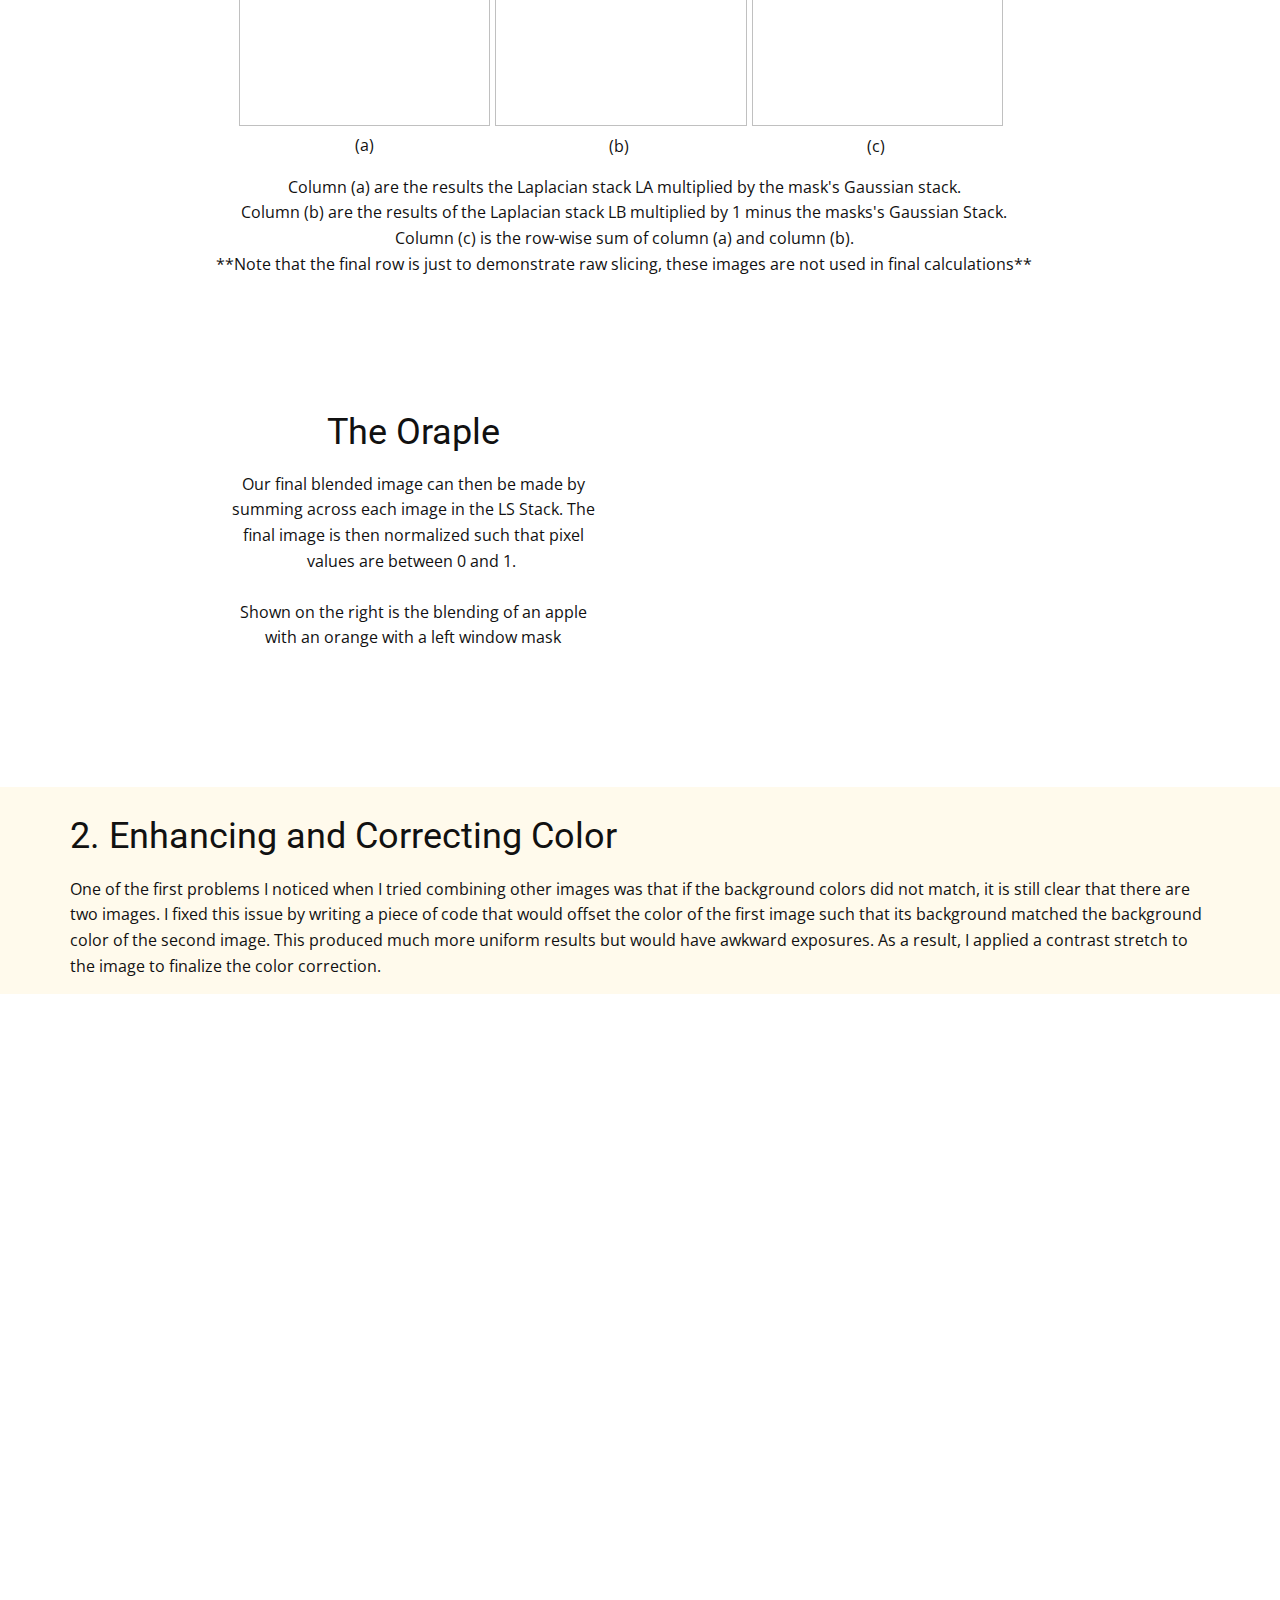
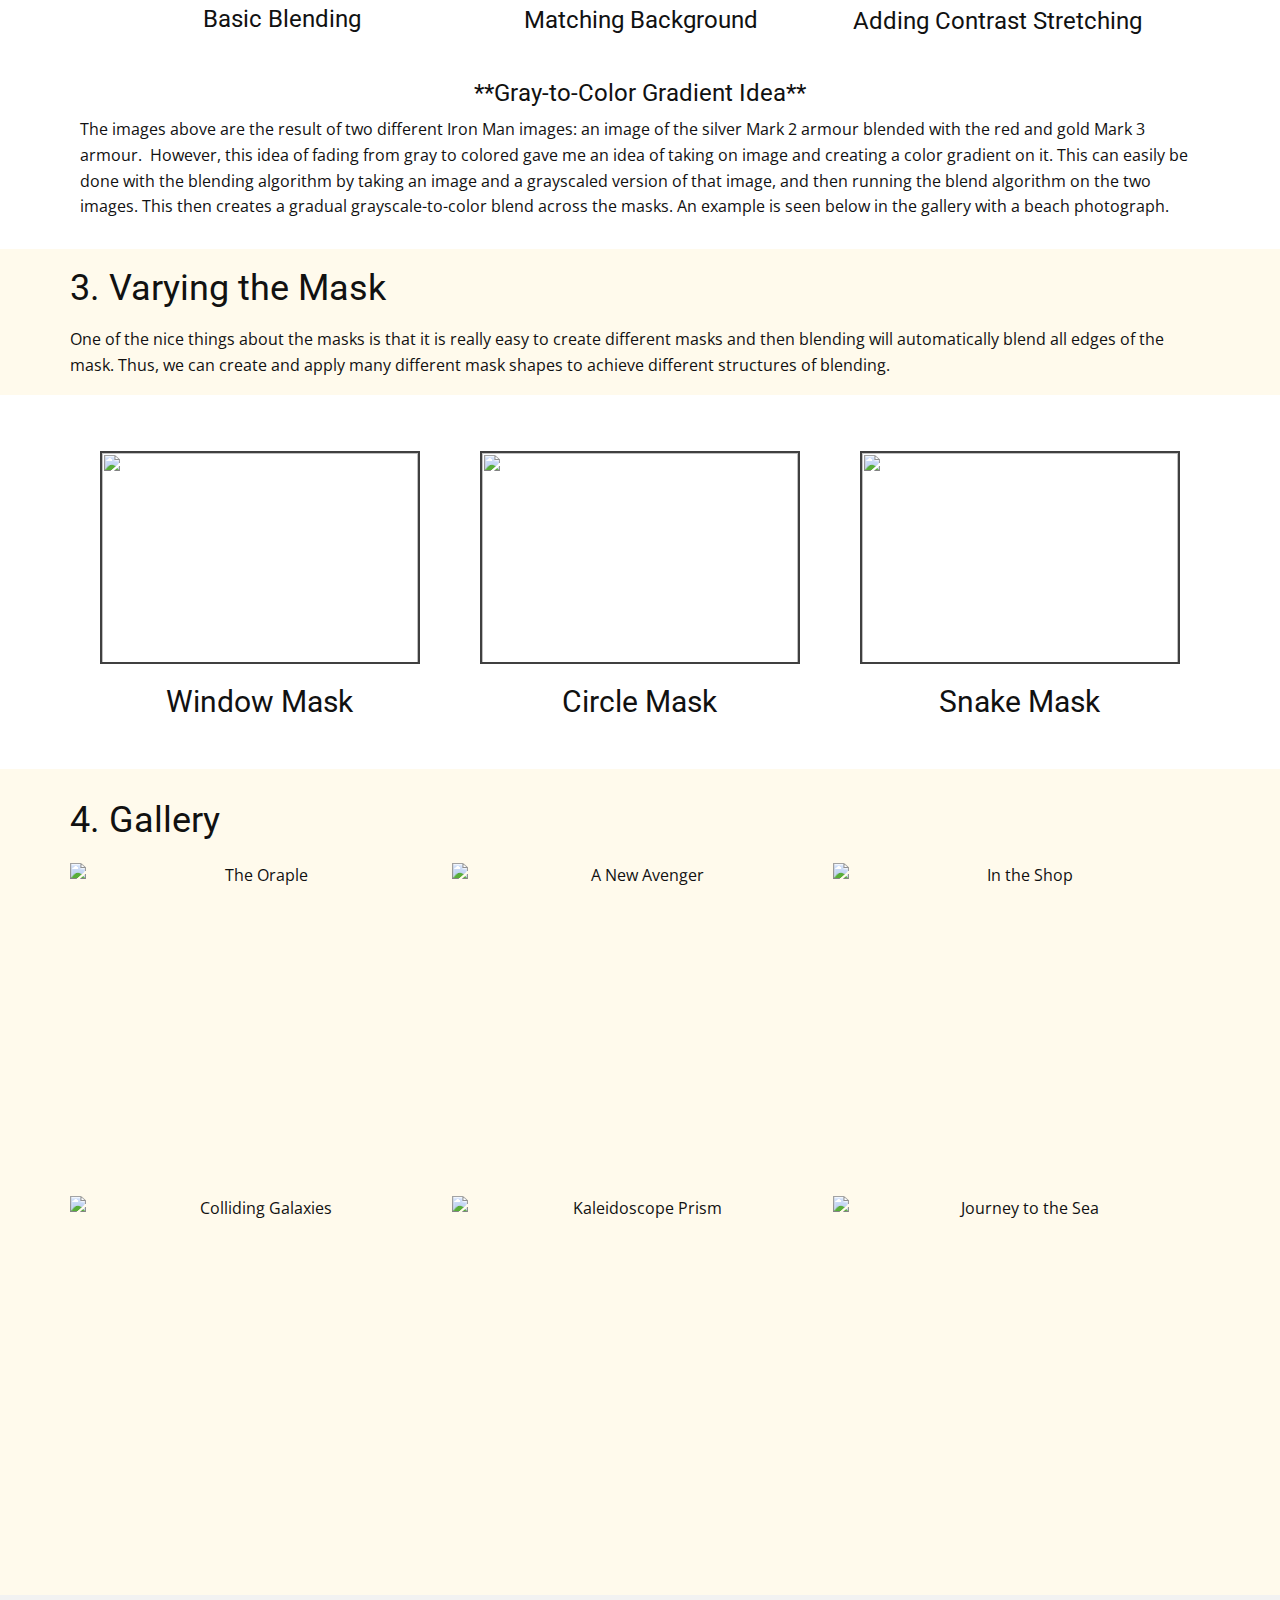
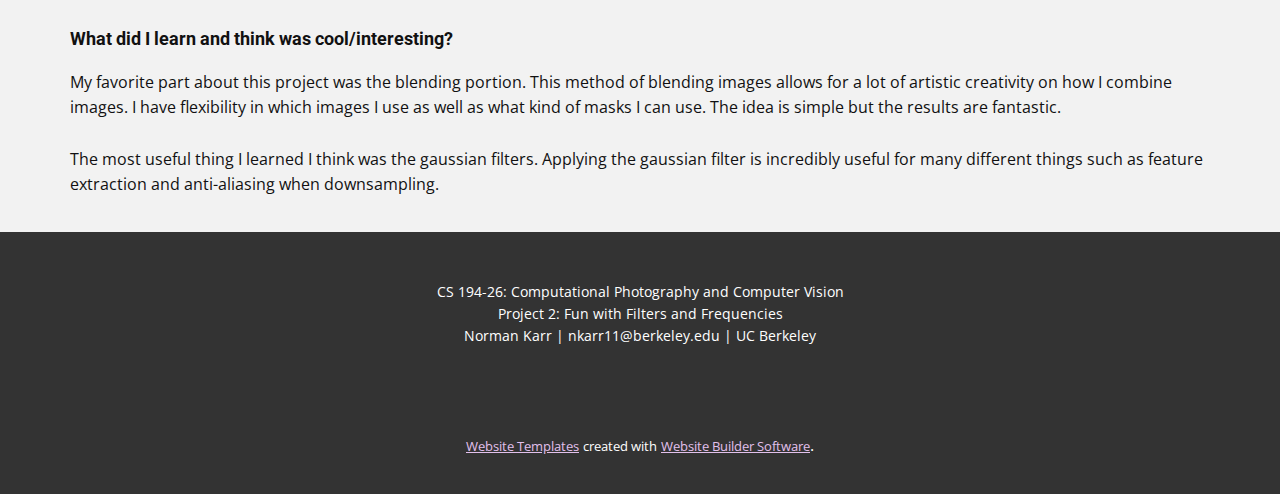
==== commit cfae4713: "added home links" ====
--- a/filters-and-frequencies/index.html
+++ b/filters-and-frequencies/index.html
@@ -74,7 +74,7 @@
             <div class="u-black u-menu-overlay u-opacity u-opacity-70" wfd-invisible="true"></div>
           </div>
         </nav>
-        <a href="https://normankarr.com/" class="u-active-none u-border-2 u-border-palette-1-base u-btn u-btn-rectangle u-button-style u-hover-none u-none u-radius-0 u-btn-1">Norman Karr</a>
+        <a href="https://normankarr.com/" class="u-active-none u-border-2 u-border-palette-0-base u-btn u-btn-rectangle u-button-style u-hover-none u-none u-radius-0 u-btn-1">Norman Karr</a>
         <a href="https://normankarr.com/computational-photography/prokudin-gorskii/" class="u-active-none u-border-2 u-border-palette-1-base u-btn u-btn-rectangle u-button-style u-hover-none u-none u-radius-0 u-btn-2">Prokudin Gorskii</a>
         <a href="https://normankarr.com/computational-photography/filters-and-frequencies/" class="u-active-none u-border-2 u-border-palette-1-base u-btn u-btn-rectangle u-button-style u-hover-none u-none u-radius-0 u-btn-3">Filters and Frequencies</a>
       </div></header>
